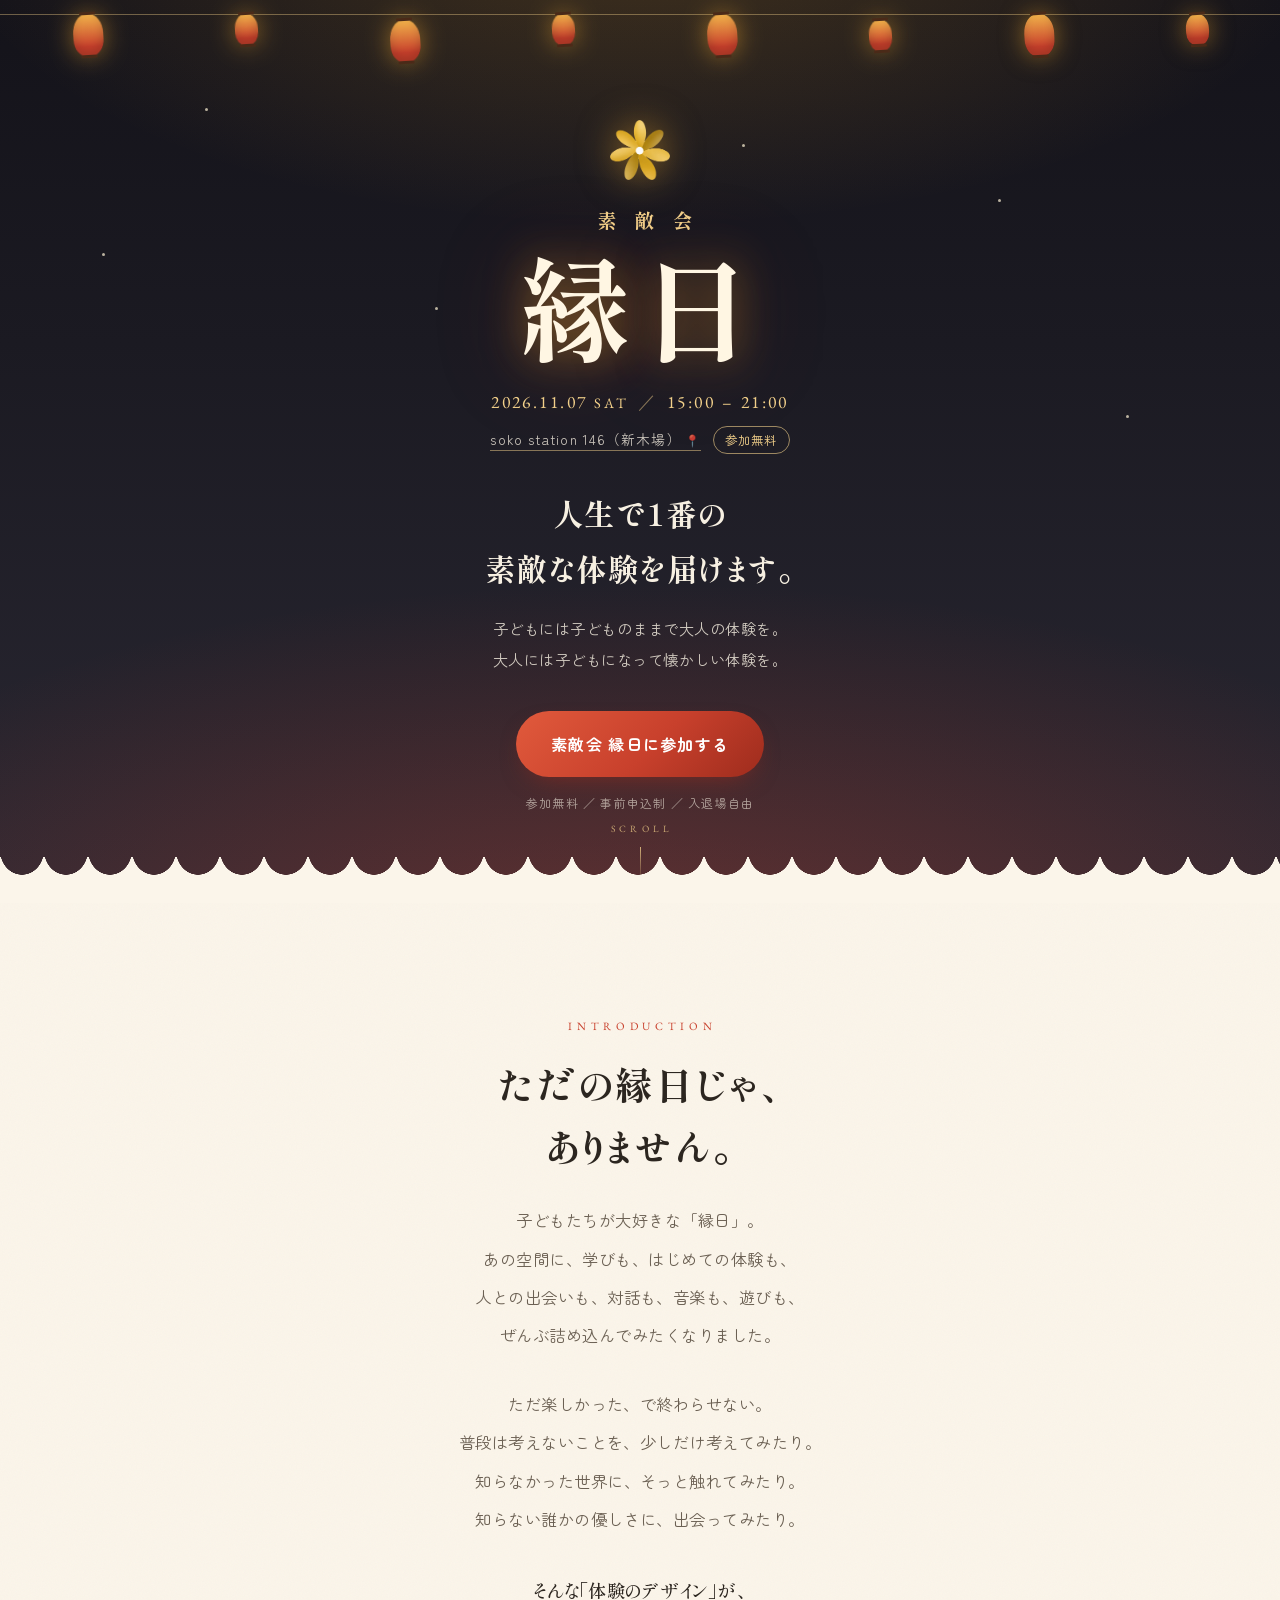
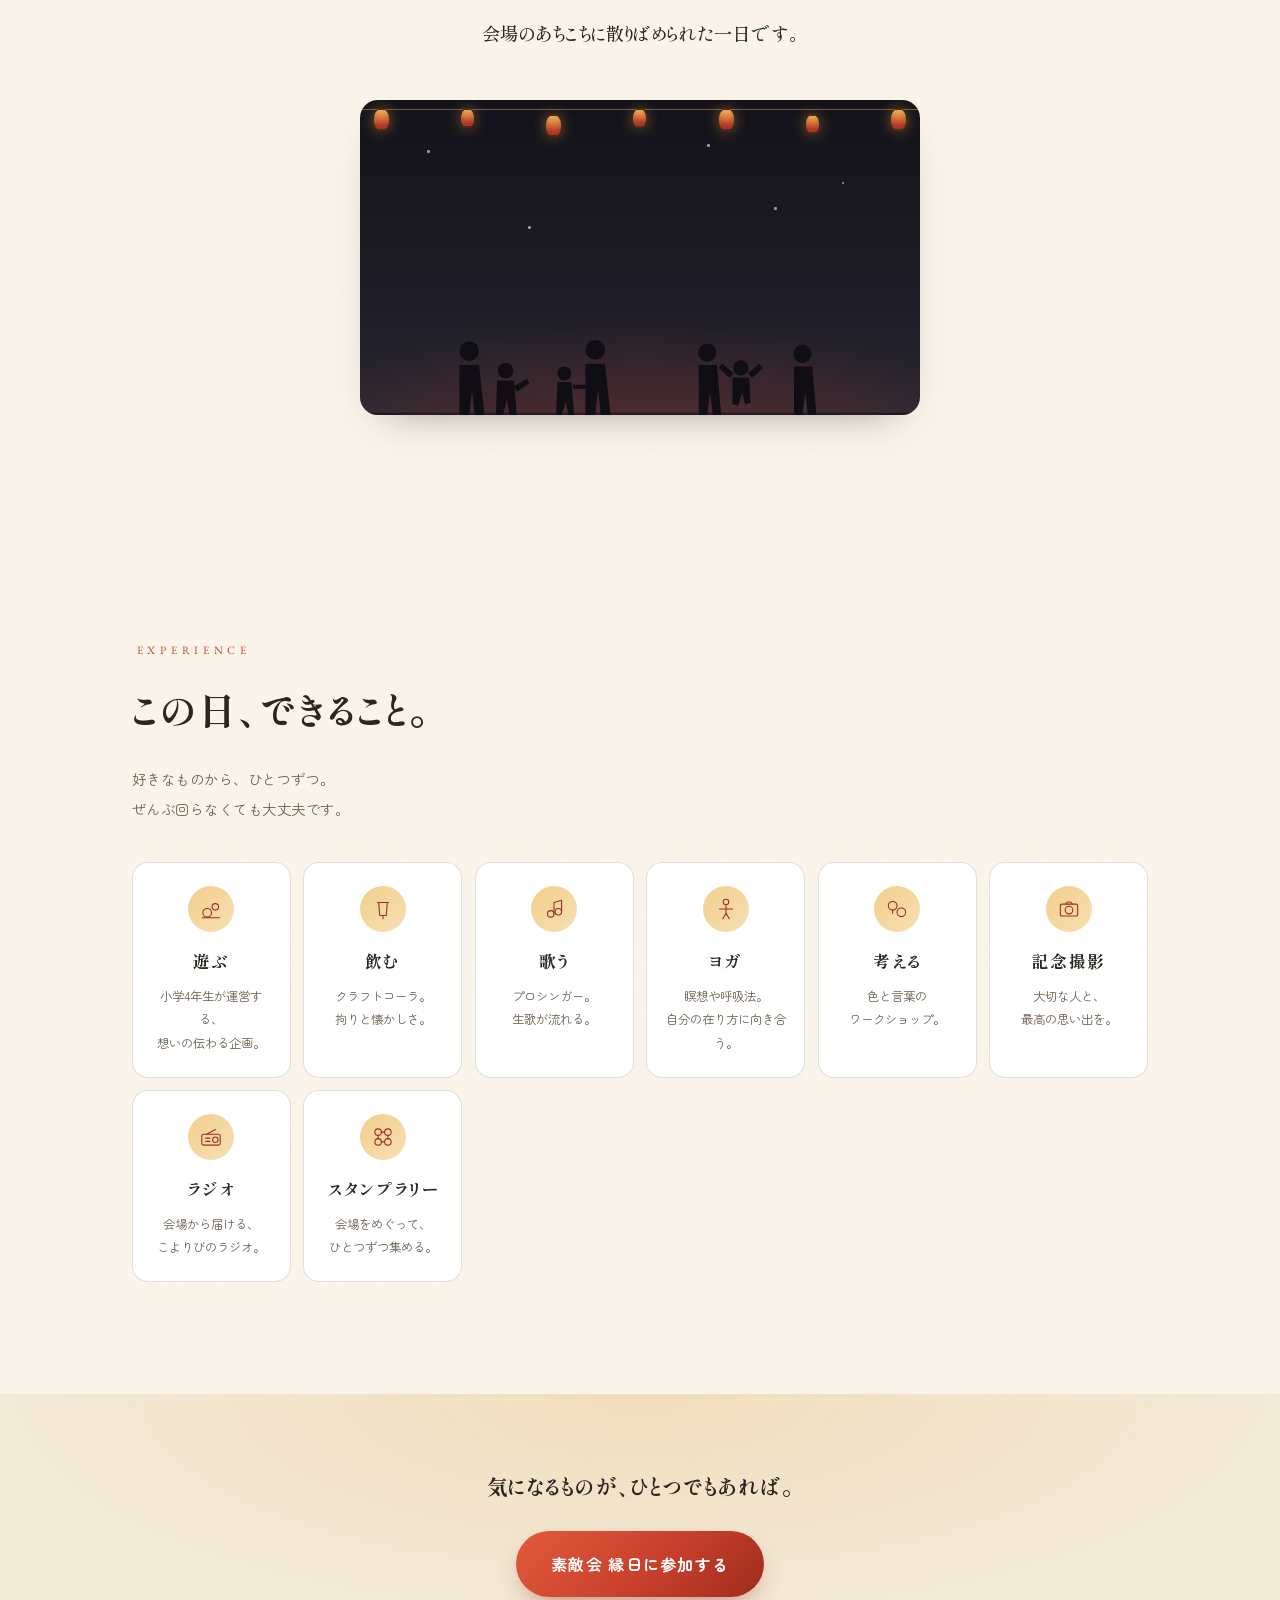
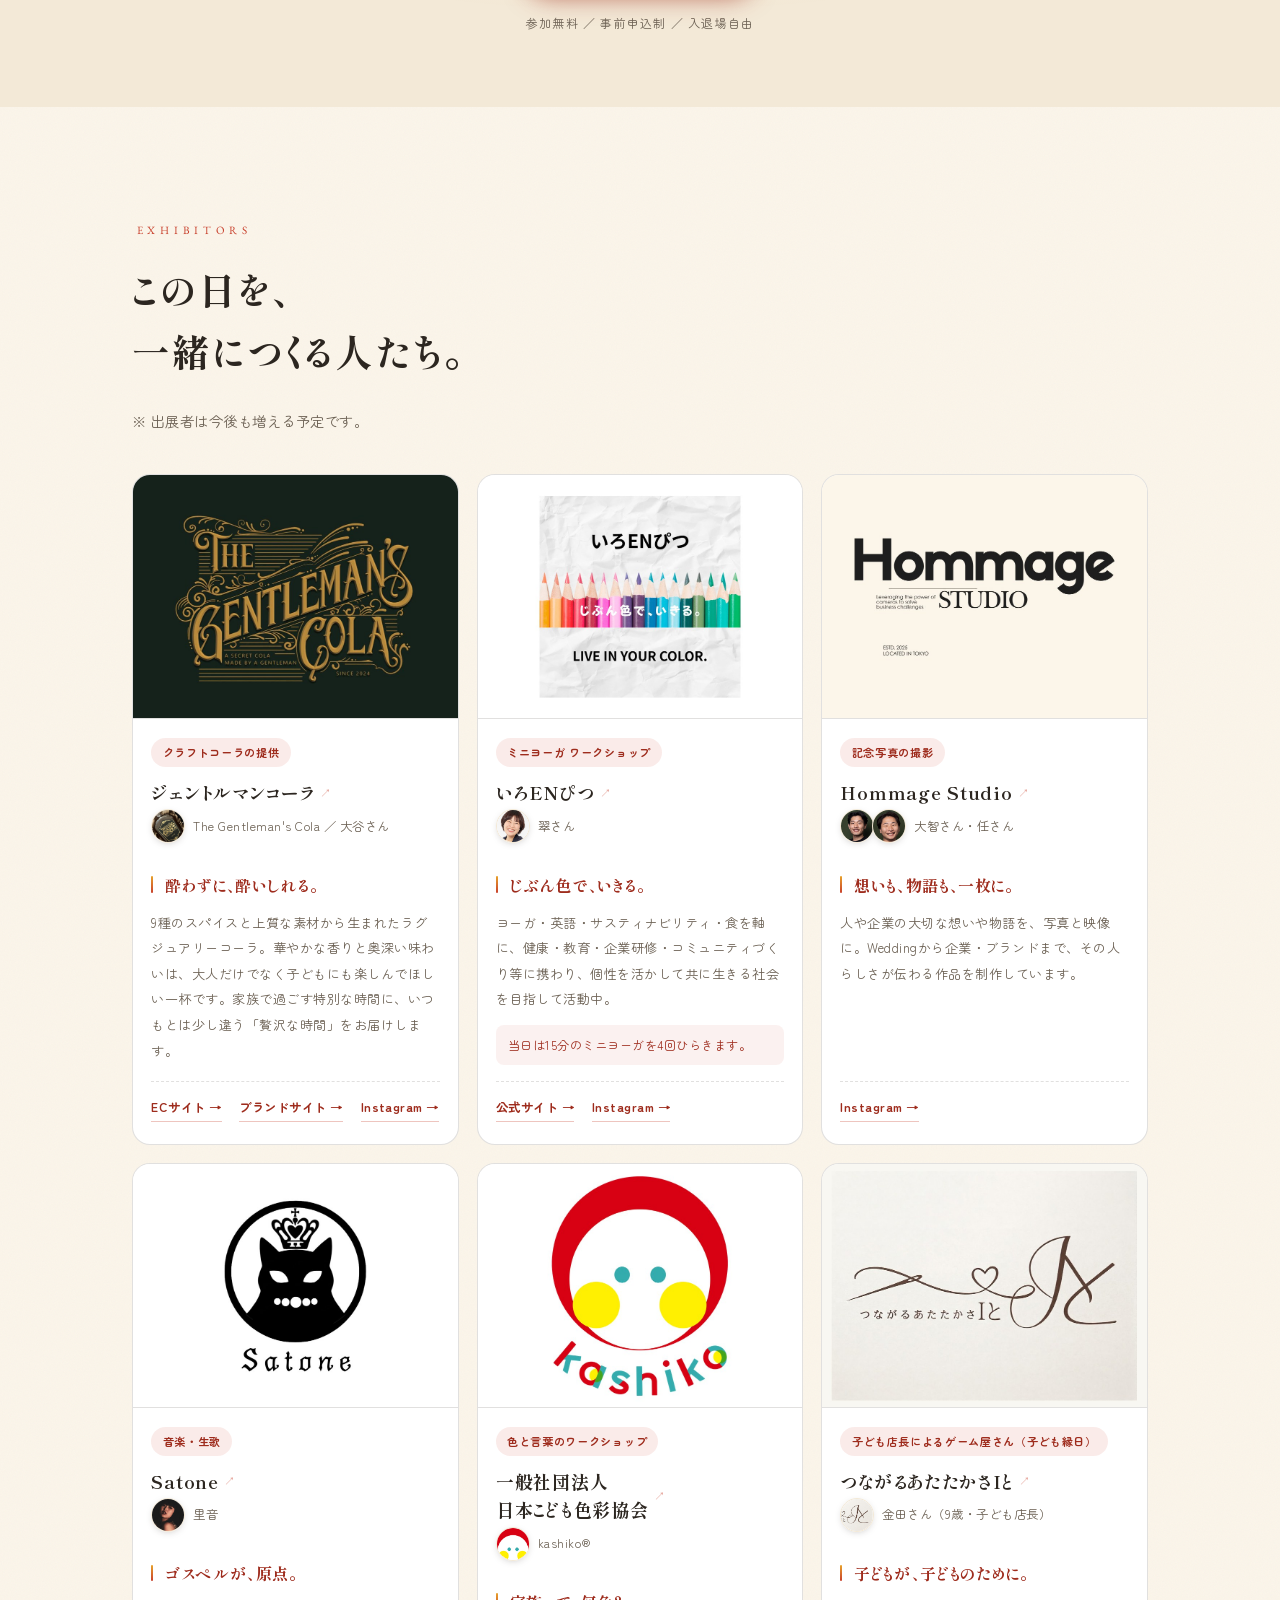
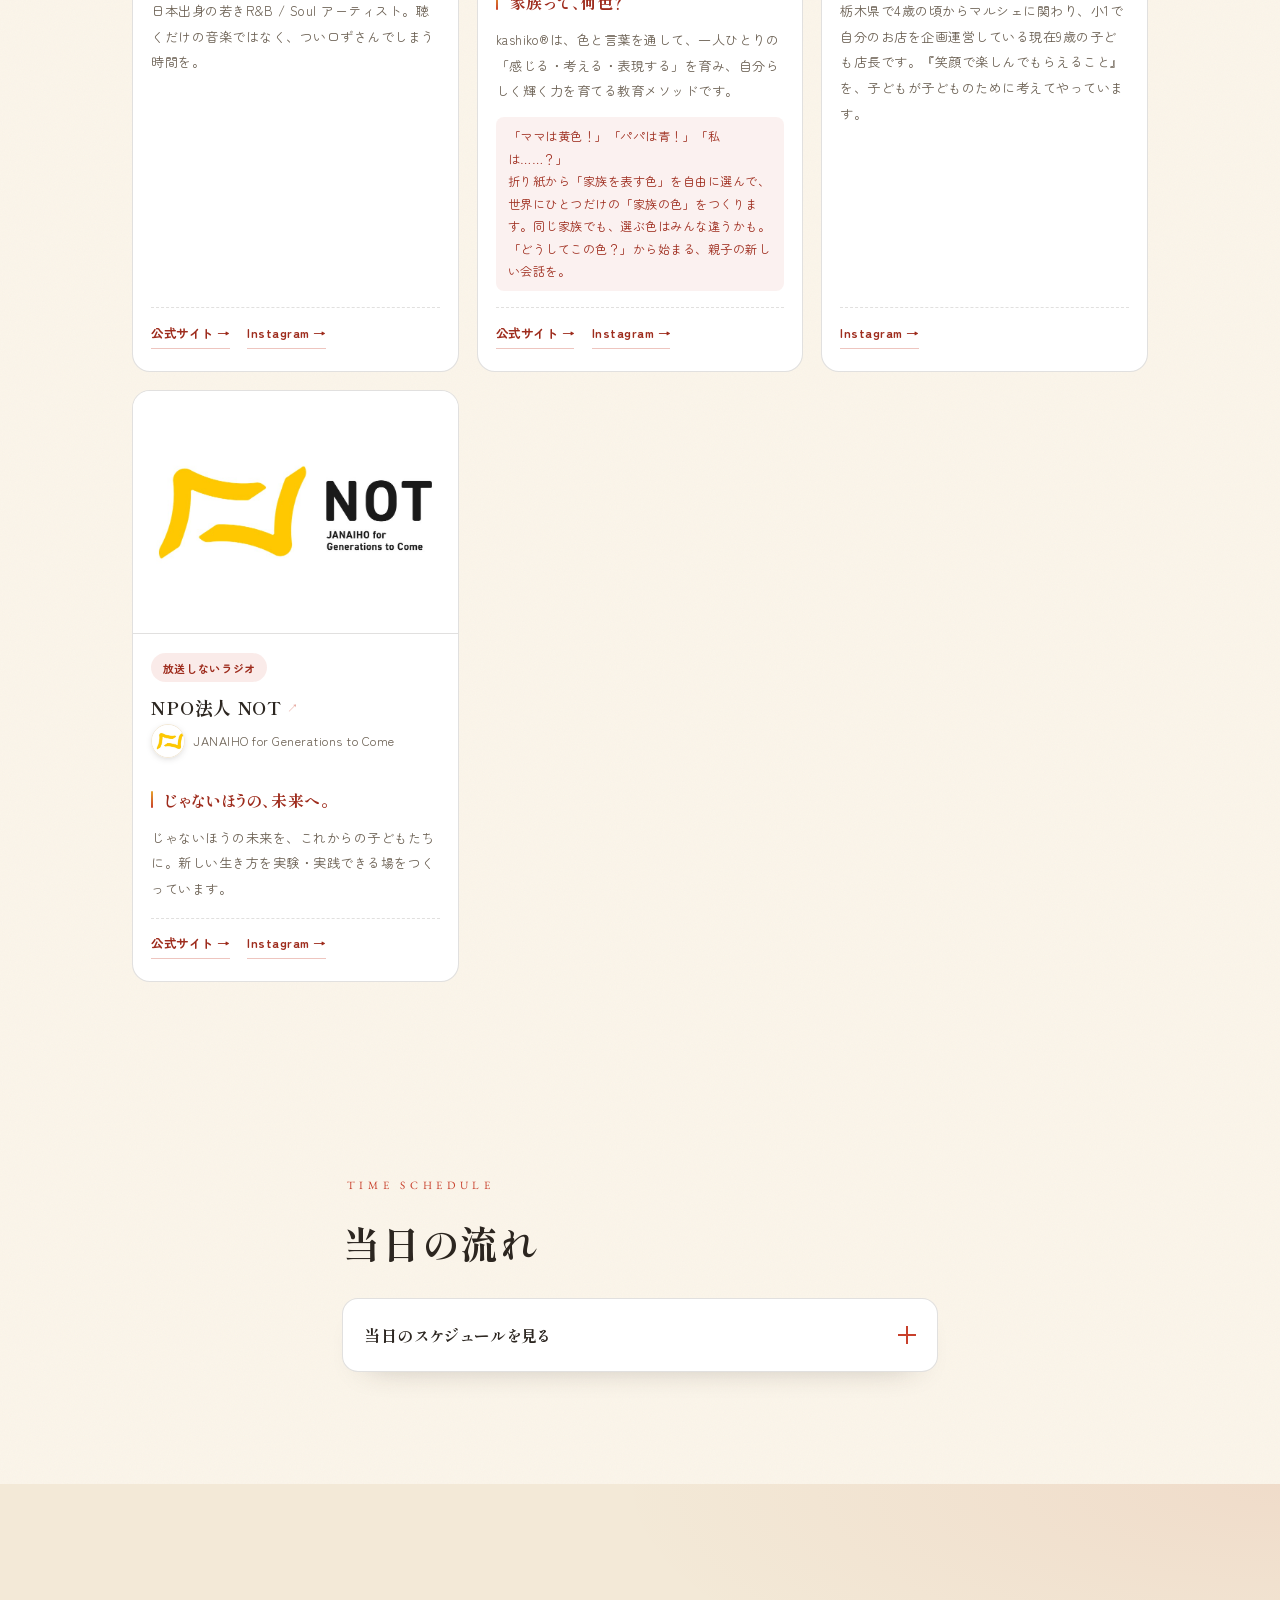
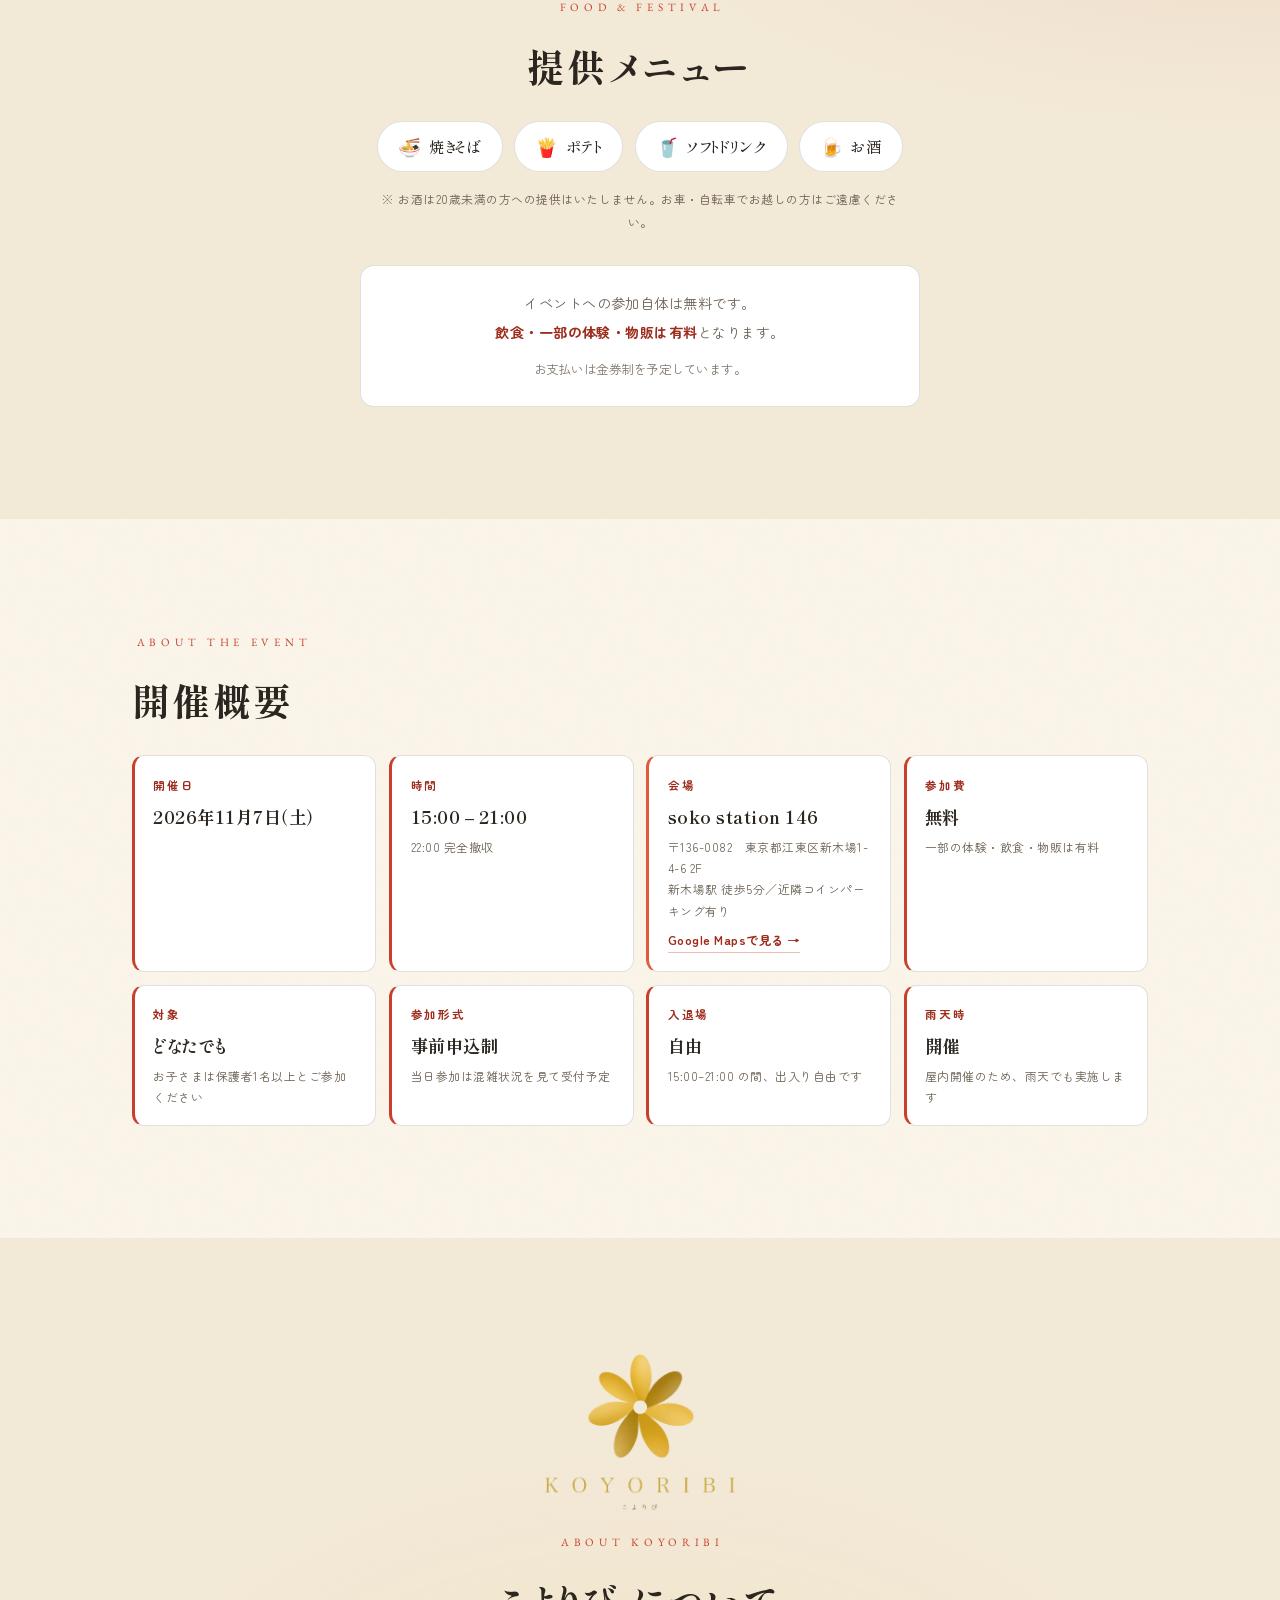
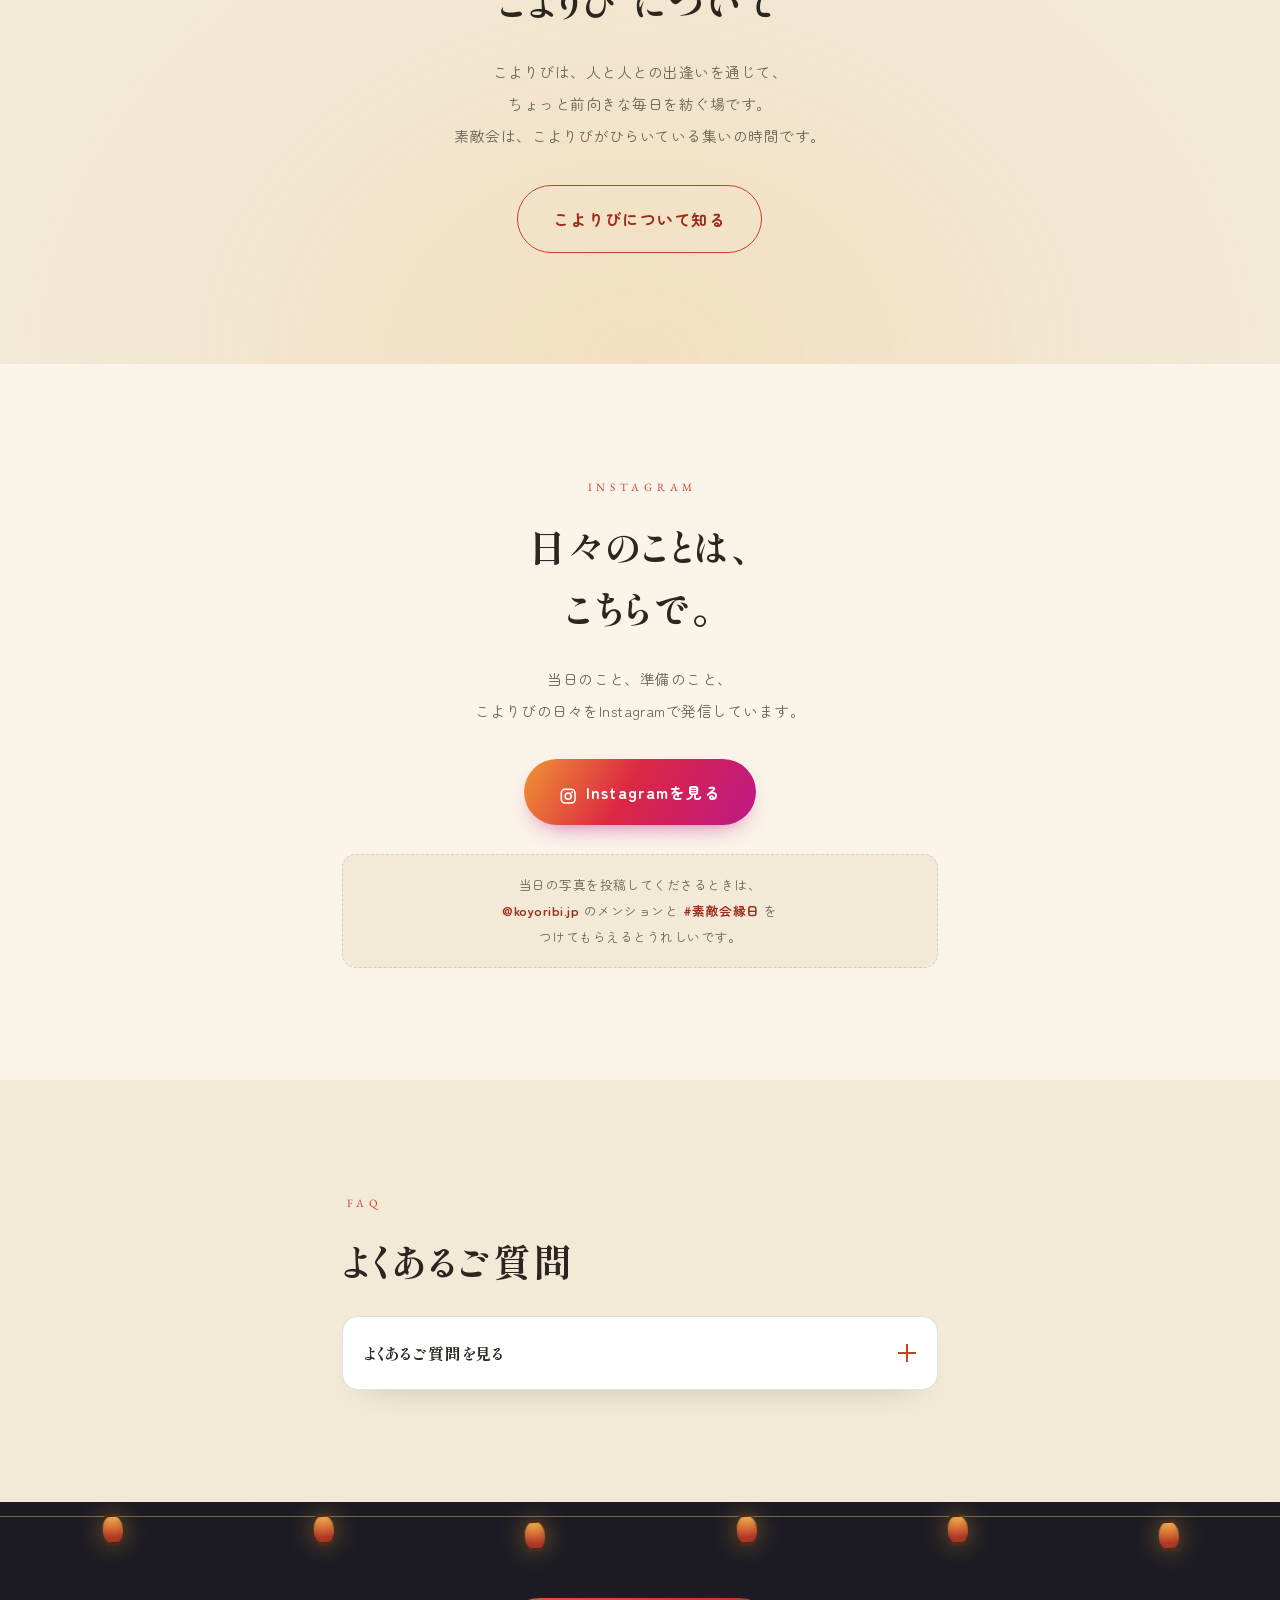
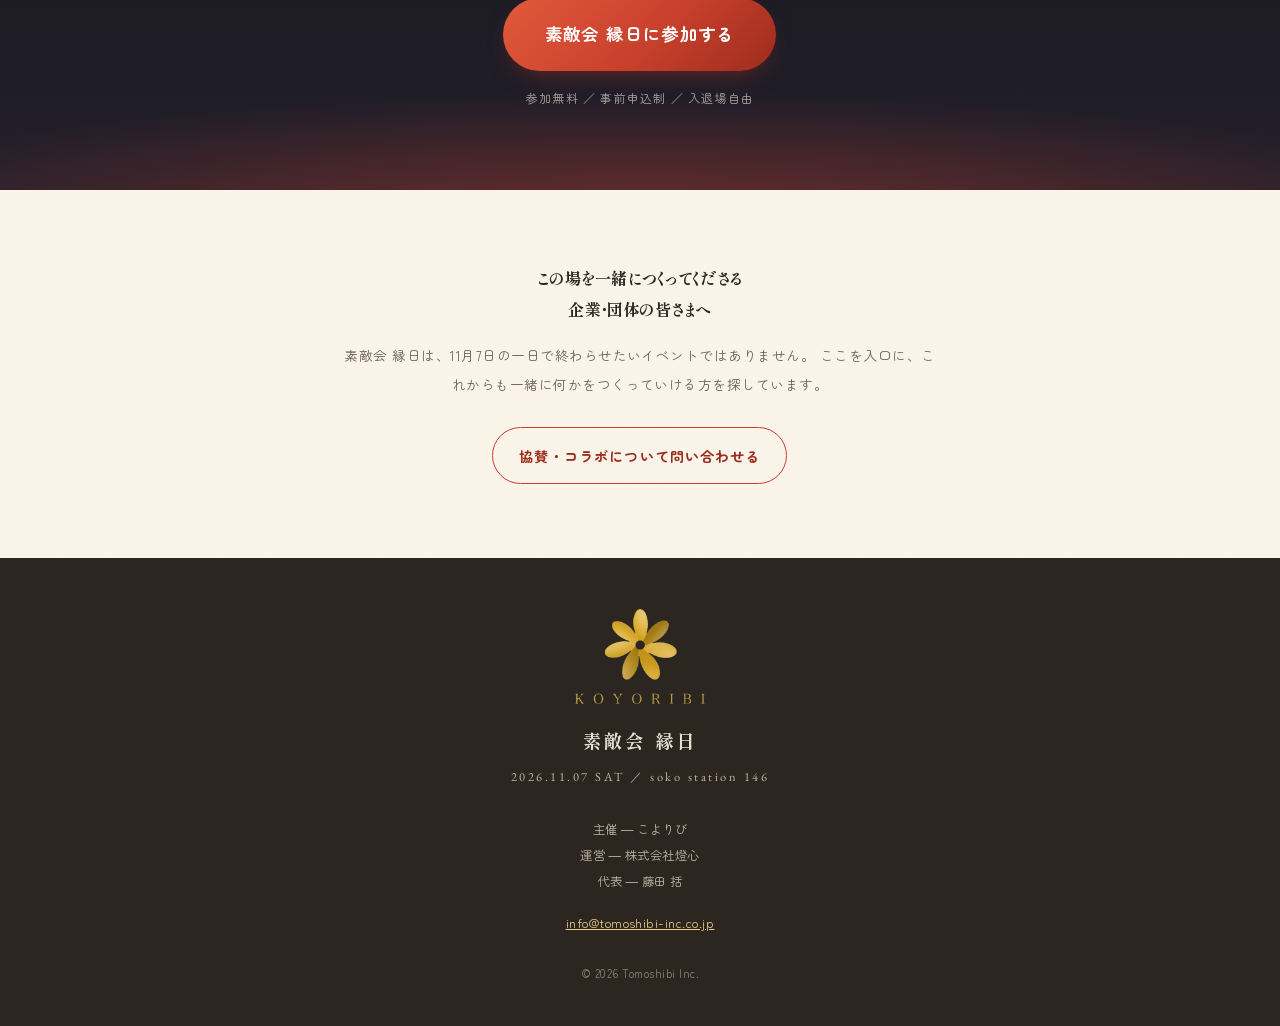
==== sutekikai/index.html @ 563cf211 "Add files via upload" ====
<!DOCTYPE html>
<html lang="ja">
<head>
<meta charset="UTF-8">
<meta name="viewport" content="width=device-width, initial-scale=1.0">
<title>素敵会 縁日 ｜ 2026.11.07 SAT</title>
<meta name="description" content="人生で1番の素敵な体験を届けます。2026年11月7日(土)15:00-21:00、soko station 146（新木場）。参加無料・入退場自由の、世代を越えた縁日。">

<!-- OGP（画像は assets/ogp.jpg を置くと反映されます） -->
<meta property="og:type" content="website">
<meta property="og:title" content="素敵会 縁日 ｜ 2026.11.07 SAT">
<meta property="og:description" content="人生で1番の素敵な体験を届けます。">
<meta property="og:image" content="assets/ogp.jpg">
<meta name="twitter:card" content="summary_large_image">

<link rel="icon" href="assets/logo.png">
<link rel="preconnect" href="https://fonts.googleapis.com">
<link rel="preconnect" href="https://fonts.gstatic.com" crossorigin>
<link href="https://fonts.googleapis.com/css2?family=Shippori+Mincho:wght@400;500;600;700&family=Zen+Maru+Gothic:wght@400;500;700&family=EB+Garamond:wght@400;500&display=swap" rel="stylesheet">
<link rel="stylesheet" href="styles.css">
</head>
<body>

<!-- ============================================================
     ★★ よく変更する値は、この4つのリンクだけ書き換えればOKです ★★
       1) Googleフォーム  … class="js-form-link" が付いたaタグ（計4箇所）
       2) Instagram       … class="js-ig-link"   が付いたaタグ
       3) こよりび公式HP  … class="js-hp-link"   が付いたaタグ
       4) 問い合わせメール … mailto: のアドレス
     script.js の冒頭 CONFIG でまとめて上書きすることもできます。
     ============================================================ -->

<a class="skip-link" href="#main">本文へスキップ</a>

<!-- ========== ローディング（提灯がともる） ========== -->
<div id="opening" aria-hidden="true">
  <div class="op-lanterns">
    <span class="op-l l1"></span><span class="op-l l2"></span><span class="op-l l3"></span>
  </div>
  <p class="op-text">素敵会 縁日</p>
</div>

<header class="site-header" id="siteHeader">
  <a class="brand" href="#top" aria-label="素敵会 縁日 トップへ">
    <img src="assets/logo.png" alt="" width="28" height="28" class="brand-mark">
    <span class="brand-name">素敵会 縁日</span>
  </a>
  <a class="btn-mini js-form-link" href="https://forms.gle/tsuHBca2GwUbTWYn9" target="_blank" rel="noopener" data-track="application">参加する</a>
</header>

<main id="main">

<!-- ============================================================
     SECTION 1 ｜ ファーストビュー
     ============================================================ -->
<section class="hero" id="top">
  <div class="hero-sky" aria-hidden="true">
    <span class="star s1"></span><span class="star s2"></span><span class="star s3"></span>
    <span class="star s4"></span><span class="star s5"></span><span class="star s6"></span>
    <div class="firework f1"></div>
    <div class="firework f2"></div>
  </div>

  <!-- 提灯の列 -->
  <div class="lantern-row" aria-hidden="true">
    <span class="lantern"></span><span class="lantern"></span><span class="lantern"></span>
    <span class="lantern"></span><span class="lantern"></span><span class="lantern"></span>
    <span class="lantern"></span><span class="lantern"></span>
  </div>

  <div class="hero-inner">
    <img src="assets/logo.png" alt="こよりび" class="hero-logo" width="64" height="64">

    <p class="hero-kicker"><span>素</span><span>敵</span><span>会</span></p>
    <h1 class="hero-title">縁日</h1>

    <p class="hero-meta">
      <span class="hm-date">2026.11.07 <em>SAT</em></span>
      <span class="hm-sep" aria-hidden="true">／</span>
      <span class="hm-time">15:00 – 21:00</span>
    </p>
    <p class="hero-place">
      <a class="hero-map" href="https://www.google.com/maps/search/?api=1&amp;query=%E6%9D%B1%E4%BA%AC%E9%83%BD%E6%B1%9F%E6%9D%B1%E5%8C%BA%E6%96%B0%E6%9C%A8%E5%A0%B41-4-6" target="_blank" rel="noopener">soko station 146（新木場）<span class="hm-pin" aria-hidden="true">📍</span></a>
      <span class="hero-free">参加無料</span>
    </p>

    <p class="hero-copy">人生で1番の<br>素敵な体験を届けます。</p>
    <p class="hero-sub">
      子どもには子どものままで大人の体験を。<br>
      大人には子どもになって懐かしい体験を。
    </p>

    <a class="btn btn-primary js-form-link" href="https://forms.gle/tsuHBca2GwUbTWYn9" target="_blank" rel="noopener" data-track="application">
      素敵会 縁日に参加する
    </a>
    <p class="hero-note">参加無料 ／ 事前申込制 ／ 入退場自由</p>
  </div>

  <div class="scroll-cue" aria-hidden="true"><span>SCROLL</span></div>
</section>

<!-- 波型の切り替え -->
<div class="wave-top" aria-hidden="true"></div>

<!-- ============================================================
     SECTION 2 ｜ INTRODUCTION
     ============================================================ -->
<section class="sec intro" id="about">
  <div class="wrap-n">
    <p class="eyebrow reveal">INTRODUCTION</p>
    <h2 class="sec-title reveal">ただの縁日じゃ、<br>ありません。</h2>

    <div class="intro-body">
      <p class="reveal">
        子どもたちが大好きな「縁日」。<br>
        あの空間に、学びも、はじめての体験も、<br>
        人との出会いも、対話も、音楽も、遊びも、<br>
        ぜんぶ詰め込んでみたくなりました。
      </p>
      <p class="reveal">
        ただ楽しかった、で終わらせない。<br>
        普段は考えないことを、少しだけ考えてみたり。<br>
        知らなかった世界に、そっと触れてみたり。<br>
        知らない誰かの優しさに、出会ってみたり。
      </p>
      <p class="reveal strong">
        そんな「体験のデザイン」が、<br>
        会場のあちこちに散りばめられた一日です。
      </p>
    </div>

    <!-- 提灯と花火のイラスト（CSS/SVGアニメーション） -->
    <div class="intro-scene reveal" aria-hidden="true">
      <span class="sc-star a"></span><span class="sc-star b"></span>
      <span class="sc-star c"></span><span class="sc-star d"></span>
      <span class="sc-star e"></span>

      <div class="sc-fw f1"></div>
      <div class="sc-fw f2"></div>
      <div class="sc-fw f3"></div>

      <div class="sc-wire">
        <span class="sc-lantern"></span><span class="sc-lantern"></span>
        <span class="sc-lantern"></span><span class="sc-lantern"></span>
        <span class="sc-lantern"></span><span class="sc-lantern"></span>
        <span class="sc-lantern"></span>
      </div>

      <svg class="sc-people" viewBox="0 0 400 76" preserveAspectRatio="xMidYMax meet">
        <!-- 大人と子どものシルエット -->
        <g fill="#0E0D14">
          <!-- 大人A -->
          <circle cx="78" cy="30" r="7"/>
          <path d="M71 40h14l4 36h-7l-2-18-2 18h-7z"/>
          <!-- 子どもA（走る） -->
          <circle cx="104" cy="44" r="5.5"/>
          <path d="M98 51h12l2 25h-5l-2-11-3 11h-5z"/>
          <path d="M110 55l9-5 2 3-9 6z"/>
          <!-- 子どもB -->
          <circle cx="146" cy="46" r="5"/>
          <path d="M141 52h10l2 24h-4l-2-10-3 10h-4z"/>
          <!-- 大人B（手をつなぐ） -->
          <circle cx="168" cy="29" r="7"/>
          <path d="M161 39h14l4 37h-7l-2-19-2 19h-7z"/>
          <path d="M152 54h12v3h-12z"/>
          <!-- 大人C -->
          <circle cx="248" cy="31" r="6.5"/>
          <path d="M242 40h13l3 36h-6l-2-17-2 17h-6z"/>
          <!-- 子どもC（ジャンプ） -->
          <circle cx="272" cy="42" r="5.5"/>
          <path d="M266 49h12l1 18-4 1-2-8-3 9-4-1z"/>
          <path d="M277 46l8-7 3 3-8 7z"/>
          <path d="M267 46l-8-7-3 3 8 7z"/>
          <!-- 大人D -->
          <circle cx="316" cy="32" r="6.5"/>
          <path d="M310 41h13l3 35h-6l-2-17-2 17h-6z"/>
        </g>
        <!-- 地面 -->
        <rect x="0" y="74" width="400" height="2" fill="#0E0D14" opacity=".55"/>
      </svg>
    </div>
  </div>
</section>

<!-- ============================================================
     SECTION 4 ｜ EXPERIENCE この日、できること。
     ============================================================ -->
<section class="sec exp" id="experience">
  <div class="wrap">
    <p class="eyebrow reveal">EXPERIENCE</p>
    <h2 class="sec-title reveal">この日、できること。</h2>
    <p class="sec-lead reveal">好きなものから、ひとつずつ。<br>ぜんぶ回らなくても大丈夫です。</p>

    <ul class="exp-grid">
      <li class="exp-card reveal" tabindex="0">
        <span class="exp-ico" aria-hidden="true">
          <svg viewBox="0 0 48 48"><circle cx="17" cy="31" r="8"/><circle cx="32" cy="20" r="6"/><path d="M8 40h32"/></svg>
        </span>
        <h3>遊ぶ</h3><p>小学4年生が運営する、<br>想いの伝わる企画。</p>
      </li>
      <li class="exp-card reveal" tabindex="0">
        <span class="exp-ico" aria-hidden="true">
          <svg viewBox="0 0 48 48"><path d="M16 12h16l-2 24H18z"/><path d="M14 12h20"/><path d="M24 36v6"/></svg>
        </span>
        <h3>飲む</h3><p>クラフトコーラ。<br>拘りと懐かしさ。</p>
      </li>
      <li class="exp-card reveal" tabindex="0">
        <span class="exp-ico" aria-hidden="true">
          <svg viewBox="0 0 48 48"><circle cx="18" cy="33" r="6"/><path d="M24 33V12l14-4v21"/><circle cx="32" cy="29" r="6"/></svg>
        </span>
        <h3>歌う</h3><p>プロシンガー。<br>生歌が流れる。</p>
      </li>
      <li class="exp-card reveal" tabindex="0">
        <span class="exp-ico" aria-hidden="true">
          <svg viewBox="0 0 48 48"><circle cx="24" cy="11" r="5"/><path d="M24 18v14"/><path d="M12 24h24"/><path d="M18 42l6-10 6 10"/></svg>
        </span>
        <h3>ヨガ</h3><p>瞑想や呼吸法。<br>自分の在り方に向き合う。</p>
      </li>
      <li class="exp-card reveal" tabindex="0">
        <span class="exp-ico" aria-hidden="true">
          <svg viewBox="0 0 48 48"><circle cx="16" cy="18" r="8"/><circle cx="32" cy="30" r="8"/><path d="M16 26v6"/></svg>
        </span>
        <h3>考える</h3><p>色と言葉の<br>ワークショップ。</p>
      </li>
      <li class="exp-card reveal" tabindex="0">
        <span class="exp-ico" aria-hidden="true">
          <svg viewBox="0 0 48 48"><rect x="8" y="15" width="32" height="22" rx="3"/><circle cx="24" cy="26" r="7"/><path d="M18 15l3-4h6l3 4"/></svg>
        </span>
        <h3>記念撮影</h3><p>大切な人と、<br>最高の思い出を。</p>
      </li>
      <li class="exp-card reveal" tabindex="0">
        <span class="exp-ico" aria-hidden="true">
          <svg viewBox="0 0 48 48"><rect x="7" y="19" width="34" height="20" rx="3"/><circle cx="32" cy="29" r="5"/><path d="M14 26h8"/><path d="M14 32h8"/><path d="M16 19l16-9"/></svg>
        </span>
        <h3>ラジオ</h3><p>会場から届ける、<br>こよりびのラジオ。</p>
      </li>
      <li class="exp-card reveal" tabindex="0">
        <span class="exp-ico" aria-hidden="true">
          <svg viewBox="0 0 48 48"><circle cx="15" cy="15" r="6"/><circle cx="33" cy="15" r="6"/><circle cx="15" cy="33" r="6"/><circle cx="33" cy="33" r="6"/><path d="M21 15h6"/><path d="M15 21v6"/><path d="M33 21v6"/><path d="M21 33h6"/></svg>
        </span>
        <h3>スタンプラリー</h3><p>会場をめぐって、<br>ひとつずつ集める。</p>
      </li>
    </ul>
  </div>
</section>

<!-- 中盤CTA -->
<section class="cta-mid">
  <div class="wrap-n reveal">
    <p class="cta-mid-copy">気になるものが、ひとつでもあれば。</p>
    <a class="btn btn-primary js-form-link" href="https://forms.gle/tsuHBca2GwUbTWYn9" target="_blank" rel="noopener" data-track="application">
      素敵会 縁日に参加する
    </a>
    <p class="hero-note">参加無料 ／ 事前申込制 ／ 入退場自由</p>
  </div>
</section>

<!-- ============================================================
     SECTION 5 ｜ 出展者
     ▼ 出展者を追加するときは、<article class="ex-card"> …… </article>
       のかたまりを丸ごとコピーして、中身を書き換えてください。
     ============================================================ -->
<section class="sec exhibitors" id="exhibitors">
  <div class="wrap">
    <p class="eyebrow reveal">EXHIBITORS</p>
    <h2 class="sec-title reveal">この日を、<br>一緒につくる人たち。</h2>
    <p class="sec-lead reveal">※ 出展者は今後も増える予定です。</p>

    <div class="ex-grid">

      <!-- 出展者 01 -->
      <article class="ex-card reveal">
        <a class="ex-photo is-logo" href="https://thegentleman.official.ec/" target="_blank" rel="noopener" aria-label="ジェントルマンコーラのECサイトを開く">
          <img src="assets/exhibitor-01.jpg" alt="ジェントルマンコーラのボトル">
        </a>
        <div class="ex-body">
          <p class="ex-role">クラフトコーラの提供</p>
          <h3 class="ex-name">
            <a href="https://thegentleman.official.ec/" target="_blank" rel="noopener">ジェントルマンコーラ</a>
          </h3>
          <p class="ex-person ex-person-face">
            <img class="ex-face" src="assets/face-01.jpg" alt="ジェントルマンコーラのボトル" width="34" height="34" loading="lazy">
            <span>The Gentleman&#39;s Cola ／ 大谷さん</span>
          </p>
          <p class="ex-catch">酔わずに、酔いしれる。</p>
          <p class="ex-desc">9種のスパイスと上質な素材から生まれたラグジュアリーコーラ。華やかな香りと奥深い味わいは、大人だけでなく子どもにも楽しんでほしい一杯です。家族で過ごす特別な時間に、いつもとは少し違う「贅沢な時間」をお届けします。</p>
          <p class="ex-links">
            <a href="https://thegentleman.official.ec/" target="_blank" rel="noopener">ECサイト →</a>
            <a href="https://www.instagram.com/gentlemanscola/" target="_blank" rel="noopener">ブランドサイト →</a>
            <a href="https://www.instagram.com/colagentleman/" target="_blank" rel="noopener">Instagram →</a>
          </p>
        </div>
      </article>

      <!-- 出展者 02 -->
      <article class="ex-card reveal">
        <a class="ex-photo is-logo" href="https://ironnaenpitsu.my.canva.site/" target="_blank" rel="noopener" aria-label="いろENぴつ の公式サイトを開く">
          <img src="assets/exhibitor-02.jpg" alt="いろENぴつ のロゴ">
        </a>
        <div class="ex-body">
          <p class="ex-role">ミニヨーガ ワークショップ</p>
          <h3 class="ex-name">
            <a href="https://ironnaenpitsu.my.canva.site/" target="_blank" rel="noopener">いろENぴつ</a>
          </h3>
          <p class="ex-person ex-person-face">
            <img class="ex-face" src="assets/face-02.jpg" alt="翠さん" width="34" height="34" loading="lazy">
            <span>翠さん</span>
          </p>
          <p class="ex-catch">じぶん色で、いきる。</p>
          <p class="ex-desc">ヨーガ・英語・サスティナビリティ・食を軸に、健康・教育・企業研修・コミュニティづくり等に携わり、個性を活かして共に生きる社会を目指して活動中。</p>
          <p class="ex-note">当日は15分のミニヨーガを4回ひらきます。<!-- TODO: 内容が確定したら追記 --></p>
          <p class="ex-links">
            <a href="https://ironnaenpitsu.my.canva.site/" target="_blank" rel="noopener">公式サイト →</a>
            <a href="https://www.instagram.com/midori_iroenpitsu" target="_blank" rel="noopener">Instagram →</a>
          </p>
        </div>
      </article>

      <!-- 出展者 03 -->
      <article class="ex-card reveal">
        <a class="ex-photo is-logo" href="https://www.instagram.com/taichiyamamoto718" target="_blank" rel="noopener" aria-label="Hommage Studio のInstagramを開く">
          <img src="assets/exhibitor-03.jpg" alt="Hommage Studio のロゴ">
        </a>
        <div class="ex-body">
          <p class="ex-role">記念写真の撮影</p>
          <h3 class="ex-name">
            <a href="https://www.instagram.com/taichiyamamoto718" target="_blank" rel="noopener">Hommage Studio</a>
          </h3>
          <p class="ex-person ex-person-face">
            <img class="ex-face" src="assets/face-03a.jpg" alt="大智さん" width="34" height="34" loading="lazy">
            <img class="ex-face" src="assets/face-03b.jpg" alt="任さん" width="34" height="34" loading="lazy">
            <span>大智さん・任さん</span>
          </p>
          <p class="ex-catch">想いも、物語も、一枚に。</p>
          <p class="ex-desc">人や企業の大切な想いや物語を、写真と映像に。Weddingから企業・ブランドまで、その人らしさが伝わる作品を制作しています。</p>
          <p class="ex-links">
            <a href="https://www.instagram.com/taichiyamamoto718" target="_blank" rel="noopener">Instagram →</a>
          </p>
        </div>
      </article>

      <!-- 出展者 04 -->
      <article class="ex-card reveal">
        <a class="ex-photo is-logo" href="https://www.singsatone.com" target="_blank" rel="noopener" aria-label="Satone の公式サイトを開く">
          <img src="assets/exhibitor-04.jpg" alt="Satone のアーティスト写真">
        </a>
        <div class="ex-body">
          <p class="ex-role">音楽・生歌</p>
          <h3 class="ex-name">
            <a href="https://www.singsatone.com" target="_blank" rel="noopener">Satone</a>
          </h3>
          <p class="ex-person ex-person-face">
            <img class="ex-face" src="assets/face-04.jpg" alt="Satone" width="34" height="34" loading="lazy">
            <span>里音</span>
          </p>
          <p class="ex-catch">ゴスペルが、原点。</p>
          <p class="ex-desc">日本出身の若きR&amp;B / Soul アーティスト。聴くだけの音楽ではなく、つい口ずさんでしまう時間を。</p>
          <p class="ex-links">
            <a href="https://www.singsatone.com" target="_blank" rel="noopener">公式サイト →</a>
            <a href="https://www.instagram.com/singsatone" target="_blank" rel="noopener">Instagram →</a>
          </p>
        </div>
      </article>

      <!-- 出展者 05 -->
      <article class="ex-card reveal">
        <a class="ex-photo is-logo" href="https://kodomo-shikisai.com" target="_blank" rel="noopener" aria-label="一般社団法人日本こども色彩協会の公式サイトを開く">
          <img src="assets/exhibitor-05.jpg" alt="kashiko（一般社団法人日本こども色彩協会）のロゴ">
        </a>
        <div class="ex-body">
          <p class="ex-role">色と言葉のワークショップ</p>
          <h3 class="ex-name">
            <a href="https://kodomo-shikisai.com" target="_blank" rel="noopener">一般社団法人<br>日本こども色彩協会</a>
          </h3>
          <p class="ex-person ex-person-face">
            <img class="ex-face" src="assets/face-05.jpg" alt="kashiko" width="34" height="34" loading="lazy">
            <span>kashiko&reg;</span>
          </p>
          <p class="ex-catch">家族って、何色？</p>
          <p class="ex-desc">kashiko&reg;は、色と言葉を通して、一人ひとりの「感じる・考える・表現する」を育み、自分らしく輝く力を育てる教育メソッドです。</p>
          <p class="ex-note">
            「ママは黄色！」「パパは青！」「私は……？」<br>
            折り紙から「家族を表す色」を自由に選んで、世界にひとつだけの「家族の色」をつくります。同じ家族でも、選ぶ色はみんな違うかも。「どうしてこの色？」から始まる、親子の新しい会話を。
          </p>
          <p class="ex-links">
            <a href="https://kodomo-shikisai.com" target="_blank" rel="noopener">公式サイト →</a>
            <a href="https://www.instagram.com/kashiko_color/" target="_blank" rel="noopener">Instagram →</a>
          </p>
        </div>
      </article>

      <!-- 出展者 06 -->
      <article class="ex-card reveal">
        <a class="ex-photo is-logo" href="https://www.instagram.com/y.kaneda05" target="_blank" rel="noopener" aria-label="つながるあたたかさIと のInstagramを開く">
          <img src="assets/exhibitor-06.jpg" alt="つながるあたたかさIと のロゴ">
        </a>
        <div class="ex-body">
          <p class="ex-role">子ども店長によるゲーム屋さん（子ども縁日）</p>
          <h3 class="ex-name">
            <a href="https://www.instagram.com/y.kaneda05" target="_blank" rel="noopener">つながるあたたかさIと</a>
          </h3>
          <p class="ex-person ex-person-face">
            <img class="ex-face" src="assets/face-06.jpg" alt="つながるあたたかさIと" width="34" height="34" loading="lazy">
            <span>金田さん（9歳・子ども店長）</span>
          </p>
          <p class="ex-catch">子どもが、子どものために。</p>
          <p class="ex-desc">栃木県で4歳の頃からマルシェに関わり、小1で自分のお店を企画運営している現在9歳の子ども店長です。『笑顔で楽しんでもらえること』を、子どもが子どものために考えてやっています。</p>
          <p class="ex-links">
            <a href="https://www.instagram.com/y.kaneda05" target="_blank" rel="noopener">Instagram →</a>
          </p>
        </div>
      </article>

      <!-- 出展者 07 -->
      <article class="ex-card reveal">
        <a class="ex-photo is-logo" href="https://not.or.jp/" target="_blank" rel="noopener" aria-label="NPO法人NOT の公式サイトを開く">
          <img src="assets/exhibitor-07.jpg" alt="NPO法人NOT のロゴ">
        </a>
        <div class="ex-body">
          <p class="ex-role">放送しないラジオ</p>
          <h3 class="ex-name">
            <a href="https://not.or.jp/" target="_blank" rel="noopener">NPO法人 NOT</a>
          </h3>
          <p class="ex-person ex-person-face">
            <img class="ex-face" src="assets/face-07.jpg" alt="NPO法人NOT" width="34" height="34" loading="lazy">
            <span>JANAIHO for Generations to Come</span>
          </p>
          <p class="ex-catch">じゃないほうの、未来へ。</p>
          <p class="ex-desc">じゃないほうの未来を、これからの子どもたちに。新しい生き方を実験・実践できる場をつくっています。</p>
          <p class="ex-links">
            <a href="https://not.or.jp/" target="_blank" rel="noopener">公式サイト →</a>
            <a href="https://www.instagram.com/not_npo/" target="_blank" rel="noopener">Instagram →</a>
          </p>
        </div>
      </article>

    </div>
  </div>
</section>

<!-- ============================================================
     SECTION 5.5 ｜ TIME SCHEDULE
     ▼ 時間や内容を変えるときは、<li class="ts-row"> の行を編集してください。
     ============================================================ -->
<section class="sec schedule" id="schedule">
  <div class="wrap-n">
    <p class="eyebrow reveal">TIME SCHEDULE</p>
    <h2 class="sec-title reveal">当日の流れ</h2>

    <div class="ts-wrap reveal">
      <button class="ts-toggle" type="button" aria-expanded="false" aria-controls="tsPanel">
        <span class="ts-toggle-label">当日のスケジュールを見る</span>
        <span class="ts-mark" aria-hidden="true"></span>
      </button>

      <div class="ts-panel" id="tsPanel">
        <div class="ts-inner">

          <div class="ts-block">
            <p class="ts-hour">15:00</p>
            <ul class="ts-list">
              <li class="ts-row ts-open"><span class="ts-time">15:00</span><span class="ts-act">受付開始・縁日スタート</span></li>
            </ul>
          </div>

          <div class="ts-block">
            <p class="ts-hour">16:00</p>
            <ul class="ts-list">
              <li class="ts-row"><span class="ts-time">16:00–16:15</span><span class="ts-act">翠さん　ミニヨガ①</span></li>
              <li class="ts-row"><span class="ts-time">16:15–16:30</span><span class="ts-act">NPO法人NOT 放送しないラジオ × こよりび本部</span></li>
              <li class="ts-row"><span class="ts-time">16:30–16:45</span><span class="ts-act">Satone LIVE①</span></li>
            </ul>
          </div>

          <div class="ts-block">
            <p class="ts-hour">17:00</p>
            <ul class="ts-list">
              <li class="ts-row"><span class="ts-time">17:00–17:15</span><span class="ts-act">NPO法人NOT 放送しないラジオ × 日本こども色彩協会</span></li>
              <li class="ts-row"><span class="ts-time">17:15–17:30</span><span class="ts-act">翠さん　ミニヨガ②</span></li>
              <li class="ts-row"><span class="ts-time">17:30–17:45</span><span class="ts-act">NPO法人NOT 放送しないラジオ × Gentleman&#39;s Cola 大谷さん</span></li>
            </ul>
          </div>

          <div class="ts-block">
            <p class="ts-hour">18:00</p>
            <ul class="ts-list">
              <li class="ts-row"><span class="ts-time">18:00–18:15</span><span class="ts-act">翠さん　ミニヨガ③</span></li>
              <li class="ts-row"><span class="ts-time">18:15–18:30</span><span class="ts-act">NPO法人NOT 放送しないラジオ × 大智さん</span></li>
              <li class="ts-row"><span class="ts-time">18:30–18:45</span><span class="ts-act">Satone LIVE②</span></li>
            </ul>
          </div>

          <div class="ts-block">
            <p class="ts-hour">19:00</p>
            <ul class="ts-list">
              <li class="ts-row"><span class="ts-time">19:00–19:15</span><span class="ts-act">翠さん　ミニヨガ④</span></li>
              <li class="ts-row"><span class="ts-time">19:15–19:30</span><span class="ts-act">NPO法人NOT 放送しないラジオ × 金田さん</span></li>
              <li class="ts-row"><span class="ts-time">19:30–19:45</span><span class="ts-act">NPO法人NOT 放送しないラジオ × 翠さん</span></li>
            </ul>
          </div>

          <div class="ts-block">
            <p class="ts-hour">20:00</p>
            <ul class="ts-list">
              <li class="ts-row"><span class="ts-time">20:00–20:15</span><span class="ts-act">NPO法人NOT 放送しないラジオ × 里音</span></li>
              <li class="ts-row ts-hl"><span class="ts-time">20:30–21:00</span><span class="ts-act">Satone FINAL LIVE</span></li>
            </ul>
          </div>

          <div class="ts-block">
            <p class="ts-hour">21:00</p>
            <ul class="ts-list">
              <li class="ts-row ts-close"><span class="ts-time">21:00</span><span class="ts-act">素敵会 縁日 終了</span></li>
            </ul>
          </div>

          <p class="ts-note">※ タイムスケジュールは当日の進行状況により、多少前後する場合があります。</p>
        </div>
      </div>
    </div>
  </div>
</section>

<!-- ============================================================
     SECTION 6 ｜ FOOD & FESTIVAL
     ============================================================ -->
<section class="sec food" id="food">
  <div class="wrap">
    <p class="eyebrow reveal">FOOD &amp; FESTIVAL</p>
    <h2 class="sec-title reveal">提供メニュー</h2>

    <ul class="food-list">
      <li class="reveal"><span class="food-em" aria-hidden="true">🍜</span>焼きそば</li>
      <li class="reveal"><span class="food-em" aria-hidden="true">🍟</span>ポテト</li>
      <li class="reveal"><span class="food-em" aria-hidden="true">🥤</span>ソフトドリンク</li>
      <li class="reveal"><span class="food-em" aria-hidden="true">🍺</span>お酒</li>
    </ul>
    <p class="food-caution reveal">
      ※ お酒は20歳未満の方への提供はいたしません。お車・自転車でお越しの方はご遠慮ください。
    </p>

    <p class="food-note reveal">
      イベントへの参加自体は無料です。<br>
      <strong>飲食・一部の体験・物販は有料</strong>となります。<br>
      <span class="food-small">お支払いは金券制を予定しています。</span>
      <!-- TODO: 金券の詳細が決まったらここに追記 -->
    </p>
  </div>
</section>

<!-- ============================================================
     SECTION 8 ｜ ABOUT THE EVENT（開催概要）
     ============================================================ -->
<section class="sec outline" id="outline">
  <div class="wrap">
    <p class="eyebrow reveal">ABOUT THE EVENT</p>
    <h2 class="sec-title reveal">開催概要</h2>

    <dl class="outline-grid">
      <div class="ol-card reveal"><dt>開催日</dt><dd>2026年11月7日（土）</dd></div>
      <div class="ol-card reveal"><dt>時間</dt><dd>15:00 – 21:00<span class="ol-sub">22:00 完全撤収</span></dd></div>
      <div class="ol-card reveal ol-venue"><dt>会場</dt><dd>soko station 146<span class="ol-sub">〒136-0082　東京都江東区新木場1-4-6 2F<br>新木場駅 徒歩5分／近隣コインパーキング有り</span>
        <a class="ol-map" href="https://www.google.com/maps/search/?api=1&amp;query=%E6%9D%B1%E4%BA%AC%E9%83%BD%E6%B1%9F%E6%9D%B1%E5%8C%BA%E6%96%B0%E6%9C%A8%E5%A0%B41-4-6" target="_blank" rel="noopener">Google Mapsで見る →</a></dd></div>
      <div class="ol-card reveal"><dt>参加費</dt><dd>無料<span class="ol-sub">一部の体験・飲食・物販は有料</span></dd></div>
      <div class="ol-card reveal"><dt>対象</dt><dd>どなたでも<span class="ol-sub">お子さまは保護者1名以上とご参加ください</span></dd></div>
      <div class="ol-card reveal"><dt>参加形式</dt><dd>事前申込制<span class="ol-sub">当日参加は混雑状況を見て受付予定</span></dd></div>
      <div class="ol-card reveal"><dt>入退場</dt><dd>自由<span class="ol-sub">15:00–21:00 の間、出入り自由です</span></dd></div>
      <div class="ol-card reveal"><dt>雨天時</dt><dd>開催<span class="ol-sub">屋内開催のため、雨天でも実施します</span></dd></div>
    </dl>
  </div>
</section>

<!-- ============================================================
     SECTION 10 ｜ ABOUT KOYORIBI
     ============================================================ -->
<section class="sec koyoribi" id="koyoribi">
  <div class="wrap-n reveal">
    <img src="assets/logo-full-jp.png" alt="こよりび KOYORIBI" class="ko-logo" width="170" height="143">
    <p class="eyebrow">ABOUT KOYORIBI</p>
    <h2 class="sec-title">こよりび について</h2>
    <p class="ko-body">
      こよりびは、人と人との出逢いを通じて、<br>
      ちょっと前向きな毎日を紡ぐ場です。<br>
      素敵会は、こよりびがひらいている集いの時間です。
    </p>
    <!-- ★こよりび公式HPのURLはここ -->
    <a class="btn btn-ghost js-hp-link" href="https://tomoshibiheart-jpg.github.io/koyoribi/" target="_blank" rel="noopener">こよりびについて知る</a>
  </div>
</section>

<!-- ============================================================
     SECTION 11 ｜ Instagram
     ============================================================ -->
<section class="sec insta" id="instagram">
  <div class="wrap-n reveal">
    <p class="eyebrow">INSTAGRAM</p>
    <h2 class="sec-title">日々のことは、<br>こちらで。</h2>
    <p class="insta-body">
      当日のこと、準備のこと、<br>
      こよりびの日々をInstagramで発信しています。
    </p>
    <!-- ★InstagramのURLはここ -->
    <a class="btn btn-ig js-ig-link" href="https://www.instagram.com/koyoribi.jp" target="_blank" rel="noopener">
      <span class="ig-ico" aria-hidden="true">
        <svg viewBox="0 0 24 24"><rect x="3" y="3" width="18" height="18" rx="5"/><circle cx="12" cy="12" r="4"/><circle cx="17.2" cy="6.8" r="1.2" fill="currentColor" stroke="none"/></svg>
      </span>
      Instagramを見る
    </a>
    <p class="insta-tag">
      当日の写真を投稿してくださるときは、<br>
      <strong>@koyoribi.jp</strong> のメンションと <strong>#素敵会縁日</strong> を<br>
      つけてもらえるとうれしいです。
    </p>
  </div>
</section>

<!-- ============================================================
     SECTION 12 ｜ FAQ
     ============================================================ -->
<section class="sec faq" id="faq">
  <div class="wrap-n">
    <p class="eyebrow reveal">FAQ</p>
    <h2 class="sec-title reveal">よくあるご質問</h2>

    <div class="faq-wrap reveal">
      <button class="faq-toggle" type="button" aria-expanded="false" aria-controls="faqPanel">
        <span class="faq-toggle-label">よくあるご質問を見る</span>
        <span class="ts-mark" aria-hidden="true"></span>
      </button>
      <div class="faq-panel" id="faqPanel">
    <div class="faq-list">

      <div class="faq-item reveal">
        <button class="faq-q" type="button" aria-expanded="false">参加費はかかりますか？<span class="faq-mark" aria-hidden="true"></span></button>
        <div class="faq-a"><p>イベント自体への参加は無料です。一部の体験・飲食・物販等は有料となります。</p></div>
      </div>

      <div class="faq-item reveal">
        <button class="faq-q" type="button" aria-expanded="false">子どもは何歳から参加できますか？<span class="faq-mark" aria-hidden="true"></span></button>
        <div class="faq-a"><p>年齢制限はありません。ただし、お子さまは必ず保護者の方と一緒にご参加ください。</p></div>
      </div>

      <div class="faq-item reveal">
        <button class="faq-q" type="button" aria-expanded="false">大人だけでも参加できますか？<span class="faq-mark" aria-hidden="true"></span></button>
        <div class="faq-a"><p>もちろんです。子どもから大人まで楽しめる、世代を越えた縁日を目指しています。</p></div>
      </div>

      <div class="faq-item reveal">
        <button class="faq-q" type="button" aria-expanded="false">入退場は自由ですか？<span class="faq-mark" aria-hidden="true"></span></button>
        <div class="faq-a"><p>はい。15:00〜21:00の間、自由に入退場いただけます。</p></div>
      </div>

      <div class="faq-item reveal">
        <button class="faq-q" type="button" aria-expanded="false">当日参加できますか？<span class="faq-mark" aria-hidden="true"></span></button>
        <div class="faq-a"><p>原則として事前申し込み制です。当日の参加については、会場の混雑状況を見ながら受付予定です。</p></div>
      </div>

      <div class="faq-item reveal">
        <button class="faq-q" type="button" aria-expanded="false">ベビーカーで参加できますか？<span class="faq-mark" aria-hidden="true"></span></button>
        <div class="faq-a"><p>ご利用いただけます。ただし、会場内の混雑状況や設備によっては移動しづらい場合があります。</p></div>
      </div>

      <div class="faq-item reveal">
        <button class="faq-q" type="button" aria-expanded="false">授乳室・おむつ替えスペースはありますか？<span class="faq-mark" aria-hidden="true"></span></button>
        <div class="faq-a"><p>専用スペースは設けておりません。あらかじめご了承ください。</p></div>
      </div>

      <div class="faq-item reveal">
        <button class="faq-q" type="button" aria-expanded="false">トイレはありますか？<span class="faq-mark" aria-hidden="true"></span></button>
        <div class="faq-a"><p>場内に1か所ございます。ベビーカーのままでもお入りいただけます。</p></div>
      </div>

      <div class="faq-item reveal">
        <button class="faq-q" type="button" aria-expanded="false">食物アレルギーがあります。<span class="faq-mark" aria-hidden="true"></span></button>
        <div class="faq-a"><p>飲食物をご購入いただく際は、必ず各提供者へ原材料・アレルギー情報をご確認ください。主催者側ですべてのアレルギー対応を保証するものではありません。</p></div>
      </div>

      <div class="faq-item reveal">
        <button class="faq-q" type="button" aria-expanded="false">写真や動画の撮影はありますか？<span class="faq-mark" aria-hidden="true"></span></button>
        <div class="faq-a"><p>当日はイベントの記録・広報を目的として、写真および動画を撮影する場合があります。SNS・Webサイト等へ掲載する可能性があります。参加申し込み時に確認・同意項目を設けています。</p></div>
      </div>

      <div class="faq-item reveal">
        <button class="faq-q" type="button" aria-expanded="false">喫煙できますか？<span class="faq-mark" aria-hidden="true"></span></button>
        <div class="faq-a"><p>会場所定の喫煙可能場所をご利用ください。</p></div>
      </div>

      <div class="faq-item reveal">
        <button class="faq-q" type="button" aria-expanded="false">お酒の提供はありますか？<span class="faq-mark" aria-hidden="true"></span></button>
        <div class="faq-a"><p>ご用意しています。ただし、20歳未満の方への提供はいたしません。また、お車・自転車でお越しの方への提供もお断りしています。</p></div>
      </div>

      <div class="faq-item reveal">
        <button class="faq-q" type="button" aria-expanded="false">クロークはありますか？<span class="faq-mark" aria-hidden="true"></span></button>
        <div class="faq-a"><p>専用のクローク・荷物預かりはございません。お荷物・貴重品は各自で管理をお願いいたします。</p></div>
      </div>

      <div class="faq-item reveal">
        <button class="faq-q" type="button" aria-expanded="false">キャンセルしたい場合は？<span class="faq-mark" aria-hidden="true"></span></button>
        <div class="faq-a"><p><a href="mailto:info@tomoshibi-inc.co.jp">info@tomoshibi-inc.co.jp</a> までご連絡ください。</p></div>
      </div>

      <div class="faq-item reveal">
        <button class="faq-q" type="button" aria-expanded="false">定員を超えた場合は？<span class="faq-mark" aria-hidden="true"></span></button>
        <div class="faq-a"><p>キャンセル待ちとして受付し、参加可能となった場合は開催1週間前までを目安に運営からご連絡します。</p></div>
      </div>

    </div>
      </div>
    </div>
  </div>
</section>

<!-- ============================================================
     最終CTA
     ============================================================ -->
<section class="final-cta" id="join">
  <div class="lantern-row small" aria-hidden="true">
    <span class="lantern"></span><span class="lantern"></span><span class="lantern"></span>
    <span class="lantern"></span><span class="lantern"></span><span class="lantern"></span>
  </div>
  <div class="wrap-n reveal">
    <a class="btn btn-primary btn-lg js-form-link" href="https://forms.gle/tsuHBca2GwUbTWYn9" target="_blank" rel="noopener" data-track="application">
      素敵会 縁日に参加する
    </a>
    <p class="hero-note">参加無料 ／ 事前申込制 ／ 入退場自由</p>
  </div>
</section>

<!-- ============================================================
     SPONSOR / PARTNER
     ============================================================ -->
<section class="sec partner" id="partner">
  <div class="wrap-n reveal">
    <p class="partner-lead">この場を一緒につくってくださる<br>企業・団体の皆さまへ</p>
    <p class="partner-body">
      素敵会 縁日は、11月7日の一日で終わらせたいイベントではありません。
      ここを入口に、これからも一緒に何かをつくっていける方を探しています。
    </p>

    <!-- TODO: 協力団体が決まったら、下の <ul> のコメントを外して追記 -->
    <!--
    <div class="partner-block">
      <h3 class="partner-h">協力団体</h3>
      <ul class="partner-list"><li>団体名</li></ul>
    </div>
    -->
    <!-- TODO: 協賛企業が決まったら、同じ形式で「協賛企業」ブロックを追加 -->

    <!-- ★お問い合わせ先メールアドレスはここ -->
    <a class="btn btn-ghost small" href="mailto:info@tomoshibi-inc.co.jp?subject=%E7%B4%A0%E6%95%B5%E4%BC%9A%E7%B8%81%E6%97%A5%20%E5%8D%94%E8%B3%9B%E3%83%BB%E3%82%B3%E3%83%A9%E3%83%9C%E3%81%AB%E3%81%A4%E3%81%84%E3%81%A6">
      協賛・コラボについて問い合わせる
    </a>
  </div>
</section>

</main>

<footer class="site-footer">
  <div class="wrap-n">
    <img src="assets/logo-full.png" alt="こよりび KOYORIBI" class="foot-logo" width="120" height="88">
    <p class="foot-title">素敵会 縁日</p>
    <p class="foot-date">2026.11.07 SAT ／ soko station 146</p>
    <p class="foot-org">
      主催 ― こよりび<br>
      運営 ― 株式会社燈心<br>
      代表 ― 藤田 括
    </p>
    <p class="foot-mail"><a href="mailto:info@tomoshibi-inc.co.jp">info@tomoshibi-inc.co.jp</a></p>
    <p class="foot-copy">&copy; 2026 Tomoshibi Inc.</p>
  </div>
</footer>

<!-- スマホ用 固定CTA -->
<div class="sticky-cta" id="stickyCta" aria-hidden="true">
  <div class="sc-text"><strong>11/7（土）</strong>参加無料・入退場自由</div>
  <a class="sc-btn js-form-link" href="https://forms.gle/tsuHBca2GwUbTWYn9" target="_blank" rel="noopener" data-track="application">参加する</a>
</div>

<script src="script.js"></script>
</body>
</html>
---- sutekikai/styles.css ----
/* ============================================================
   素敵会 縁日 ｜ styles.css
   色：朱・赤・提灯の黄・生成り・墨
   ============================================================ */

:root{
  --shu:      #C8402C;   /* 朱 */
  --shu-dark: #9E2C1D;   /* 深朱 */
  --aka:      #E15A3C;   /* 赤 */
  --ki:       #E8A32C;   /* 提灯の黄 */
  --ki-pale:  #F2D08A;   /* 淡い黄 */
  --kinari:   #FBF5EA;   /* 生成り */
  --kinari-d: #F3E9D7;   /* 濃い生成り */
  --sumi:     #2C2620;   /* 墨 */
  --sumi-sub: #6B6053;   /* 薄墨 */
  --yoru:     #1B1A22;   /* 夜 */
  --yoru-2:   #2A2833;
  --line:     rgba(44,38,32,.14);

  --mincho: "Shippori Mincho", "Yu Mincho", "Hiragino Mincho ProN", serif;
  --maru:   "Zen Maru Gothic", "Hiragino Maru Gothic ProN", "Yu Gothic", sans-serif;
  --latin:  "EB Garamond", serif;

  --ease: cubic-bezier(.22,.9,.28,1);
}

*{ margin:0; padding:0; box-sizing:border-box; }
html{ scroll-behavior:smooth; -webkit-text-size-adjust:100%; }
html,body{ max-width:100%; overflow-x:hidden; }

body{
  background:var(--kinari);
  color:var(--sumi);
  font-family:var(--maru);
  font-size:16px;
  line-height:2;
  letter-spacing:.03em;
  font-feature-settings:"palt";
  -webkit-font-smoothing:antialiased;
  /* 和紙のテクスチャ（極薄のノイズ＋ムラ） */
  background-image:
    radial-gradient(900px 480px at 88% 4%,  rgba(232,163,44,.07), transparent 62%),
    radial-gradient(760px 420px at 6% 96%,  rgba(200,64,44,.05),  transparent 62%),
    url("data:image/svg+xml,%3Csvg xmlns='http://www.w3.org/2000/svg' width='160' height='160'%3E%3Cfilter id='n'%3E%3CfeTurbulence type='fractalNoise' baseFrequency='.85' numOctaves='3'/%3E%3C/filter%3E%3Crect width='160' height='160' filter='url(%23n)' opacity='.035'/%3E%3C/svg%3E");
  background-attachment:fixed, fixed, scroll;
}

img{ max-width:100%; display:block; height:auto; }
a{ color:inherit; text-decoration:none; }
button{ font:inherit; color:inherit; background:none; border:none; cursor:pointer; }

.skip-link{
  position:absolute; left:-9999px; top:0; z-index:200;
  background:var(--sumi); color:#fff; padding:.6rem 1rem;
}
.skip-link:focus{ left:0; }

:focus-visible{ outline:2px solid var(--shu); outline-offset:3px; }

/* ---------- レイアウト ---------- */
.wrap  { width:100%; max-width:1080px; margin:0 auto; padding:0 clamp(1.15rem,5vw,2rem); }
.wrap-n{ width:100%; max-width:660px;  margin:0 auto; padding:0 clamp(1.15rem,5vw,2rem); }

.sec{ padding:clamp(4.2rem,11vw,7rem) 0; position:relative; }

.eyebrow{
  font-family:var(--latin);
  font-size:.7rem; letter-spacing:.42em; text-indent:.42em;
  color:var(--shu); text-transform:uppercase;
  margin-bottom:1rem;
}
.sec-title{
  font-family:var(--mincho);
  font-size:clamp(1.55rem,6.2vw,2.35rem);
  font-weight:700; line-height:1.65; letter-spacing:.06em;
  margin-bottom:1.5rem;
}
.sec-lead{
  font-size:.9rem; color:var(--sumi-sub); line-height:2.1;
  margin-bottom:2.4rem;
}

/* ---------- ボタン ---------- */
.btn{
  display:inline-flex; align-items:center; justify-content:center; gap:.5em;
  font-family:var(--maru); font-weight:700;
  font-size:1rem; letter-spacing:.08em;
  padding:1.05rem 2.2rem;
  border-radius:999px;
  position:relative; overflow:hidden;
  transition:transform .3s var(--ease), box-shadow .3s var(--ease), background .3s;
  will-change:transform;
}
.btn-primary{
  background:linear-gradient(135deg, var(--aka), var(--shu) 55%, var(--shu-dark));
  color:#fff;
  box-shadow:0 10px 26px -12px rgba(158,44,29,.75);
  animation:btnPulse 3.4s ease-in-out infinite;
}
@keyframes btnPulse{
  0%,100%{ box-shadow:0 10px 26px -12px rgba(158,44,29,.75); }
  50%    { box-shadow:0 14px 34px -12px rgba(200,64,44,.9); }
}
.btn-primary::after{
  content:""; position:absolute; top:0; left:-130%;
  width:55%; height:100%;
  background:linear-gradient(100deg, transparent, rgba(255,255,255,.35), transparent);
  transform:skewX(-20deg);
}
.btn-primary:hover, .btn-primary:focus-visible{ transform:translateY(-2px); }
.btn-primary:hover::after{ animation:shine .85s ease forwards; }
.btn-primary:active{ transform:translateY(1px) scale(.985); }
@keyframes shine{ to{ left:140%; } }

.btn-lg{ font-size:1.08rem; padding:1.2rem 2.6rem; }

.btn-ghost{
  border:1.5px solid var(--shu);
  color:var(--shu-dark);
  background:transparent;
}
.btn-ghost:hover, .btn-ghost:focus-visible{
  background:var(--shu); color:#fff; transform:translateY(-2px);
}
.btn-ghost.small{ font-size:.88rem; padding:.85rem 1.6rem; }

.btn-ig{
  background:linear-gradient(120deg,#F09433,#DC2743 45%,#BC1888);
  color:#fff;
  box-shadow:0 10px 24px -14px rgba(188,24,136,.9);
}
.btn-ig:hover{ transform:translateY(-2px); }
.ig-ico{ width:1.15em; height:1.15em; display:inline-block; }
.ig-ico svg{ width:100%; height:100%; fill:none; stroke:currentColor; stroke-width:2; }

.btn-mini{
  font-size:.82rem; font-weight:700;
  padding:.5rem 1.1rem; border-radius:999px;
  background:var(--shu); color:#fff;
  transition:transform .25s var(--ease), background .25s;
}
.btn-mini:hover{ background:var(--shu-dark); transform:translateY(-1px); }

/* ============================================================
   ローディング
   ============================================================ */
#opening{
  position:fixed; inset:0; z-index:300;
  background:var(--yoru);
  display:flex; flex-direction:column; align-items:center; justify-content:center; gap:1.6rem;
  animation:opOut .9s ease 2.3s forwards;
}
.op-lanterns{ display:flex; gap:1.1rem; }
.op-l{
  width:26px; height:34px; border-radius:46% 46% 42% 42%;
  background:radial-gradient(circle at 50% 35%, #FFD98A, var(--ki) 62%, #C2761B);
  opacity:0; transform:translateY(-10px);
  animation:opLantern .7s var(--ease) forwards;
  box-shadow:0 0 22px rgba(232,163,44,.6);
}
.op-l.l2{ animation-delay:.22s; } .op-l.l3{ animation-delay:.44s; }
@keyframes opLantern{ to{ opacity:1; transform:none; } }
.op-text{
  font-family:var(--mincho); font-weight:700;
  color:#F6EAD2; letter-spacing:.42em; text-indent:.42em;
  font-size:1.05rem; opacity:0;
  animation:opFade .9s ease .85s forwards;
}
@keyframes opFade{ to{ opacity:1; } }
@keyframes opOut{ to{ opacity:0; visibility:hidden; } }
body.op-lock{ overflow:hidden; }

/* ============================================================
   ヘッダー
   ============================================================ */
.site-header{
  position:fixed; top:0; left:0; right:0; z-index:90;
  display:flex; align-items:center; justify-content:space-between;
  padding:.65rem clamp(.9rem,4vw,1.6rem);
  background:rgba(251,245,234,0);
  backdrop-filter:blur(0px);
  transform:translateY(-110%);
  transition:transform .45s var(--ease), background .45s, backdrop-filter .45s, box-shadow .45s;
}
.site-header.show{
  transform:none;
  background:rgba(251,245,234,.92);
  backdrop-filter:blur(8px);
  box-shadow:0 1px 0 var(--line);
}
.brand{ display:flex; align-items:center; gap:.5rem; }
.brand-mark{ width:28px; height:28px; transition:transform 1.1s var(--ease); }
.brand:hover .brand-mark{ transform:rotate(360deg); }
.brand-name{ font-family:var(--mincho); font-weight:700; font-size:.95rem; letter-spacing:.12em; }

/* ============================================================
   SECTION 1 ヒーロー
   ============================================================ */
.hero{
  position:relative;
  min-height:100svh;
  display:flex; align-items:center; justify-content:center;
  padding:6.5rem 1.2rem 5.5rem;
  background:
    radial-gradient(120% 70% at 50% 108%, rgba(200,64,44,.38), transparent 62%),
    radial-gradient(90% 55% at 50% -8%,  rgba(232,163,44,.22), transparent 60%),
    linear-gradient(180deg, #14131A 0%, var(--yoru) 38%, var(--yoru-2) 100%);
  overflow:hidden;
  color:#F7F0E2;
}

/* 星 */
.hero-sky{ position:absolute; inset:0; pointer-events:none; }
.star{
  position:absolute; width:3px; height:3px; border-radius:50%;
  background:#FFF3D6; opacity:.7;
  animation:twinkle 4s ease-in-out infinite;
}
.star.s1{ top:12%; left:16%; } .star.s2{ top:22%; left:78%; animation-delay:.7s; }
.star.s3{ top:34%; left:34%; animation-delay:1.4s; } .star.s4{ top:16%; left:58%; animation-delay:2.1s; }
.star.s5{ top:46%; left:88%; animation-delay:.3s; } .star.s6{ top:28%; left:8%;  animation-delay:1.8s; }
@keyframes twinkle{ 0%,100%{ opacity:.25; } 50%{ opacity:.9; } }

/* 花火（ごく控えめ） */
.firework{
  position:absolute; width:3px; height:3px; border-radius:50%;
  background:transparent;
  box-shadow:
     0 -26px 0 -1px rgba(242,208,138,.85),  0 26px 0 -1px rgba(242,208,138,.85),
    -26px 0 0 -1px rgba(242,208,138,.85),  26px 0 0 -1px rgba(242,208,138,.85),
    -18px -18px 0 -1px rgba(232,163,44,.7), 18px -18px 0 -1px rgba(232,163,44,.7),
    -18px  18px 0 -1px rgba(232,163,44,.7), 18px  18px 0 -1px rgba(232,163,44,.7);
  opacity:0;
  animation:fw 7s ease-out infinite;
}
.firework.f1{ top:20%; left:24%; }
.firework.f2{ top:14%; left:74%; animation-delay:3.5s; }
@keyframes fw{
  0%{ opacity:0; transform:scale(.25); }
  8%{ opacity:1; transform:scale(1); }
  26%{ opacity:0; transform:scale(1.5); }
  100%{ opacity:0; transform:scale(1.5); }
}

/* 提灯 */
.lantern-row{
  position:absolute; top:0; left:0; right:0;
  display:flex; justify-content:space-around; align-items:flex-start;
  padding:0 .4rem; pointer-events:none;
}
.lantern-row::before{
  content:""; position:absolute; top:14px; left:0; right:0; height:1px;
  background:rgba(242,208,138,.4);
}
.lantern{
  position:relative; width:26px; height:36px; margin-top:14px;
  border-radius:46% 46% 40% 40%;
  background:linear-gradient(180deg,#F0B24A,#C8402C 78%);
  box-shadow:0 0 24px rgba(232,163,44,.55), inset 0 -6px 10px rgba(0,0,0,.18);
  transform-origin:top center;
  animation:sway 5.5s ease-in-out infinite;
  opacity:0; animation-fill-mode:both;
}
.lantern::before, .lantern::after{
  content:""; position:absolute; left:50%; transform:translateX(-50%);
  width:16px; height:3px; background:#4A2A18; border-radius:1px;
}
.lantern::before{ top:-2px; } .lantern::after{ bottom:-2px; }
.lantern:nth-child(2n){ animation-duration:6.4s; height:31px; width:23px; }
.lantern:nth-child(3n){ animation-duration:7.1s; margin-top:20px; }
@keyframes sway{
  0%,100%{ transform:rotate(-3.5deg); opacity:1; }
  50%    { transform:rotate(3.5deg);  opacity:1; }
}
.lantern-row.small .lantern{ width:20px; height:27px; }

/* ヒーロー本体 */
.hero-inner{ position:relative; text-align:center; max-width:640px; }
.hero-logo{
  width:60px; height:60px; margin:0 auto 1.3rem;
  filter:drop-shadow(0 0 18px rgba(232,163,44,.55));
  opacity:0; animation:hIn 1s var(--ease) 2.5s forwards;
}
.hero-kicker{
  font-family:var(--mincho); font-weight:700;
  font-size:clamp(1rem,4vw,1.2rem);
  letter-spacing:.5em; text-indent:.5em;
  color:var(--ki-pale);
  margin-bottom:.4rem;
}
.hero-kicker span{ display:inline-block; opacity:0; animation:hIn .8s var(--ease) forwards; }
.hero-kicker span:nth-child(1){ animation-delay:2.7s; }
.hero-kicker span:nth-child(2){ animation-delay:2.85s; }
.hero-kicker span:nth-child(3){ animation-delay:3.0s; }

.hero-title{
  font-family:var(--mincho); font-weight:700;
  font-size:clamp(4rem,19vw,7rem);
  line-height:1.05; letter-spacing:.08em;
  color:#FFF6E3;
  text-shadow:0 0 42px rgba(232,163,44,.5), 0 0 90px rgba(200,64,44,.35);
  margin-bottom:1.3rem;
  opacity:0; animation:hTitle 1.3s var(--ease) 3.15s forwards;
}
@keyframes hTitle{ from{ opacity:0; transform:translateY(18px) scale(.94); } to{ opacity:1; transform:none; } }

.hero-meta{
  font-family:var(--latin);
  font-size:clamp(.95rem,3.6vw,1.1rem);
  letter-spacing:.14em; color:#F2D08A;
  display:flex; flex-wrap:wrap; justify-content:center; gap:.2rem .55rem;
  margin-bottom:.4rem;
  opacity:0; animation:hIn .9s var(--ease) 3.6s forwards;
}
.hero-meta em{ font-style:normal; font-size:.82em; letter-spacing:.2em; }
.hm-sep{ opacity:.5; }
.hero-place{
  font-size:.86rem; color:rgba(247,240,226,.8); letter-spacing:.08em;
  margin-bottom:2rem;
  opacity:0; animation:hIn .9s var(--ease) 3.75s forwards;
}
.hero-map{
  border-bottom:1px solid rgba(242,208,138,.5);
  padding-bottom:.12rem;
  transition:border-color .3s, color .3s;
}
.hero-map:hover, .hero-map:focus-visible{ border-color:var(--ki-pale); color:#FFF3D9; }
.hm-pin{ margin-left:.3em; font-size:.85em; }
.hero-free{
  display:inline-block; margin-left:.4rem;
  border:1px solid rgba(242,208,138,.6); border-radius:999px;
  padding:.05rem .7rem; font-size:.78rem; color:#F2D08A;
}

.hero-copy{
  font-family:var(--mincho); font-weight:700;
  font-size:clamp(1.35rem,6vw,1.9rem);
  line-height:1.8; letter-spacing:.06em;
  margin-bottom:1.1rem;
  opacity:0; animation:hIn 1.1s var(--ease) 3.95s forwards;
}
.hero-sub{
  font-size:clamp(.84rem,3.4vw,.95rem);
  line-height:2; color:rgba(247,240,226,.82);
  margin-bottom:2.3rem;
  opacity:0; animation:hIn 1.1s var(--ease) 4.2s forwards;
}
.hero-inner .btn{ opacity:0; animation:hIn 1s var(--ease) 4.45s forwards; }
.hero-note{
  margin-top:.9rem; font-size:.75rem; letter-spacing:.1em;
  color:rgba(247,240,226,.62);
  opacity:0; animation:hIn 1s var(--ease) 4.6s forwards;
}
@keyframes hIn{ from{ opacity:0; transform:translateY(14px); } to{ opacity:1; transform:none; } }

.scroll-cue{
  position:absolute; bottom:1.4rem; left:0; right:0; text-align:center;
  font-family:var(--latin); font-size:.6rem; letter-spacing:.44em; text-indent:.44em;
  color:rgba(242,208,138,.75);
  opacity:0; animation:hIn 1s ease 5s forwards;
}
.scroll-cue::after{
  content:""; display:block; width:1px; height:34px; margin:.5rem auto 0;
  background:linear-gradient(rgba(242,208,138,.8), transparent);
  animation:cue 2.4s ease-in-out infinite;
}
@keyframes cue{
  0%{ transform:scaleY(0); transform-origin:top; }
  55%{ transform:scaleY(1); transform-origin:top; }
  56%{ transform-origin:bottom; }
  100%{ transform:scaleY(0); transform-origin:bottom; }
}

/* 波型の境目 */
.wave-top{
  height:46px; margin-top:-46px; position:relative; z-index:2;
  background:var(--kinari);
  -webkit-mask:radial-gradient(22px 24px at 22px -6px, transparent 98%, #000) repeat-x;
          mask:radial-gradient(22px 24px at 22px -6px, transparent 98%, #000) repeat-x;
  -webkit-mask-size:44px 46px; mask-size:44px 46px;
}

/* ============================================================
   SECTION 2 INTRODUCTION
   ============================================================ */
.intro{ text-align:center; }
.intro-body p{
  font-size:clamp(.92rem,3.7vw,1.02rem);
  line-height:2.35;
  margin-bottom:1.9rem;
  color:var(--sumi-sub);
}
.intro-body p.strong{
  color:var(--sumi); font-family:var(--mincho); font-weight:500;
  font-size:clamp(1rem,4.1vw,1.15rem);
}
/* --- 提灯と花火のイラスト --- */
.intro-scene{
  position:relative;
  margin:2.8rem auto 0;
  width:100%;
  max-width:560px;
  aspect-ratio:16/9;
  border-radius:18px;
  overflow:hidden;
  background:
    radial-gradient(120% 80% at 50% 118%, rgba(200,64,44,.34), transparent 60%),
    linear-gradient(180deg, #14131B 0%, #1E1D27 62%, #2A2631 100%);
  box-shadow:0 18px 40px -26px rgba(44,38,32,.55);
}

/* 星 */
.sc-star{
  position:absolute; width:2.5px; height:2.5px; border-radius:50%;
  background:#FFF3D6; opacity:.6;
  animation:scTwinkle 4.2s ease-in-out infinite;
}
.sc-star.a{ top:16%; left:12%; }
.sc-star.b{ top:26%; left:86%; animation-delay:.9s; }
.sc-star.c{ top:40%; left:30%; animation-delay:1.7s; }
.sc-star.d{ top:14%; left:62%; animation-delay:2.4s; }
.sc-star.e{ top:34%; left:74%; animation-delay:3.1s; }
@keyframes scTwinkle{ 0%,100%{ opacity:.2; } 50%{ opacity:.85; } }

/* 花火 */
.sc-fw{
  position:absolute; width:3px; height:3px; border-radius:50%;
  opacity:0;
  animation:scFw 6.5s ease-out infinite;
}
.sc-fw::before{
  content:""; position:absolute; inset:-1px;
  border-radius:50%;
  filter:drop-shadow(0 0 6px rgba(255,205,120,.85));
  box-shadow:
     0 -42px 0 0 #FFF0CC,    0 42px 0 0 #FFF0CC,
    -42px 0 0 0 #FFF0CC,    42px 0 0 0 #FFF0CC,
    -30px -30px 0 0 #F8C25A, 30px -30px 0 0 #F8C25A,
    -30px  30px 0 0 #F8C25A, 30px  30px 0 0 #F8C25A,
     0 -24px 0 -.5px #FFD98F, 0 24px 0 -.5px #FFD98F,
    -24px 0 0 -.5px #FFD98F, 24px 0 0 -.5px #FFD98F,
    -17px -17px 0 -.8px #E8A32C, 17px -17px 0 -.8px #E8A32C,
    -17px  17px 0 -.8px #E8A32C, 17px  17px 0 -.8px #E8A32C;
}
.sc-fw::after{
  content:""; position:absolute; left:50%; top:50%;
  width:6px; height:6px; margin:-3px 0 0 -3px;
  border-radius:50%;
  border:1.5px solid rgba(255,214,150,.6);
  animation:scRing 6.5s ease-out infinite;
}
.sc-fw.f1{ top:30%; left:23%; transform:scale(1.15); }
.sc-fw.f2{ top:22%; left:72%; animation-delay:2.2s; transform:scale(1.3); }
.sc-fw.f2::after{ animation-delay:2.2s; }
.sc-fw.f3{ top:41%; left:49%; animation-delay:4.3s; transform:scale(.85); }
.sc-fw.f3::after{ animation-delay:4.3s; }
@keyframes scFw{
  0%   { opacity:0; }
  6%   { opacity:1; }
  10%  { opacity:1; }
  26%  { opacity:0; }
  100% { opacity:0; }
}
.sc-fw::before{ animation:scBurst 6.5s ease-out infinite; }
.sc-fw.f2::before{ animation-delay:2.2s; }
.sc-fw.f3::before{ animation-delay:4.3s; }
@keyframes scBurst{
  0%   { transform:scale(.25); }
  8%   { transform:scale(1); }
  26%  { transform:scale(1.4); }
  100% { transform:scale(1.4); }
}
@keyframes scRing{
  0%   { opacity:0; width:6px; height:6px; margin:-3px 0 0 -3px; }
  6%   { opacity:.7; }
  26%  { opacity:0; width:130px; height:130px; margin:-65px 0 0 -65px; }
  100% { opacity:0; width:130px; height:130px; margin:-65px 0 0 -65px; }
}

/* 提灯の列 */
.sc-wire{
  position:absolute; top:0; left:-4%; right:-4%;
  display:flex; justify-content:space-around; align-items:flex-start;
}
.sc-wire::before{
  content:""; position:absolute; top:9px; left:0; right:0; height:1px;
  background:rgba(242,208,138,.38);
}
.sc-lantern{
  position:relative;
  width:15px; height:21px; margin-top:9px;
  border-radius:46% 46% 40% 40%;
  background:linear-gradient(180deg,#F5BC55,#C8402C 78%);
  box-shadow:0 0 14px rgba(232,163,44,.55), inset 0 -4px 7px rgba(0,0,0,.2);
  transform-origin:top center;
  animation:scSway 5.2s ease-in-out infinite;
}
.sc-lantern::before, .sc-lantern::after{
  content:""; position:absolute; left:50%; transform:translateX(-50%);
  width:9px; height:2px; background:#4A2A18; border-radius:1px;
}
.sc-lantern::before{ top:-1px; } .sc-lantern::after{ bottom:-1px; }
.sc-lantern:nth-child(2n){ animation-duration:6.1s; height:18px; width:13px; }
.sc-lantern:nth-child(3n){ animation-duration:6.8s; margin-top:15px; }
@keyframes scSway{
  0%,100%{ transform:rotate(-4deg); }
  50%    { transform:rotate(4deg); }
}

/* 人のシルエット */
.sc-people{
  position:absolute; left:0; right:0; bottom:0;
  width:100%; height:50%;
  opacity:.94;
}

@media (max-width:420px){
  .intro-scene{ aspect-ratio:3/2; }
  .sc-wire .sc-lantern:nth-child(n+6){ display:none; }
}

/* ============================================================
   SECTION 4 EXPERIENCE
   ============================================================ */
.exp-grid{
  list-style:none;
  display:grid;
  grid-template-columns:repeat(auto-fit, minmax(min(100%,150px), 1fr));
  gap:.8rem;
}
.exp-card{
  background:#fff;
  border:1px solid var(--line);
  border-radius:16px;
  padding:1.4rem 1rem 1.3rem;
  text-align:center;
  transition:transform .35s var(--ease), box-shadow .35s var(--ease), border-color .35s;
  cursor:default;
}
.exp-card:hover, .exp-card:focus-visible{
  transform:translateY(-5px);
  box-shadow:0 14px 30px -18px rgba(158,44,29,.45);
  border-color:rgba(200,64,44,.4);
}
.exp-card:active{ transform:translateY(-1px) scale(.99); }
.exp-ico{
  display:block; width:46px; height:46px; margin:0 auto .8rem;
  border-radius:50%;
  background:linear-gradient(135deg, var(--ki-pale), rgba(232,163,44,.35));
  display:grid; place-items:center;
}
.exp-ico svg{
  width:26px; height:26px;
  fill:none; stroke:var(--shu-dark); stroke-width:2;
  stroke-linecap:round; stroke-linejoin:round;
}
.exp-card h3{
  font-family:var(--mincho); font-size:1.05rem; font-weight:700;
  letter-spacing:.08em; margin-bottom:.4rem;
}
.exp-card p{ font-size:.78rem; line-height:1.9; color:var(--sumi-sub); letter-spacing:0; }

/* 中盤CTA */
.cta-mid{
  text-align:center;
  padding:clamp(3rem,9vw,4.5rem) 0;
  background:
    radial-gradient(70% 100% at 50% 0%, rgba(232,163,44,.16), transparent 70%),
    var(--kinari-d);
}
.cta-mid-copy{
  font-family:var(--mincho); font-weight:700;
  font-size:clamp(1.05rem,4.4vw,1.3rem);
  margin-bottom:1.5rem;
}
.cta-mid .hero-note{ color:var(--sumi-sub); opacity:1; animation:none; }

/* ============================================================
   SECTION 5 出展者
   ============================================================ */
.ex-grid{
  display:grid;
  grid-template-columns:repeat(auto-fit, minmax(min(100%,270px), 1fr));
  gap:1.1rem;
}
.ex-card{
  background:#fff;
  border:1px solid var(--line);
  border-radius:18px;
  overflow:hidden;
  display:flex; flex-direction:column;
  transition:transform .4s var(--ease), box-shadow .4s var(--ease);
}
.ex-card:hover{ transform:translateY(-6px); box-shadow:0 18px 38px -22px rgba(158,44,29,.5); }
.ex-photo{
  aspect-ratio:4/3;
  background:
    repeating-linear-gradient(45deg, rgba(232,163,44,.10) 0 10px, transparent 10px 20px),
    var(--kinari-d);
  display:grid; place-items:center;
  border-bottom:1px solid var(--line);
  overflow:hidden;
}
.ex-photo img{ width:100%; height:100%; object-fit:cover; }
/* ロゴ画像は切らずに全体を見せる */
.ex-photo.is-logo{ background:none; }
.ex-photo.is-logo img{ object-fit:contain; }
/* ロゴを押すと公式サイトへ */
a.ex-photo{ display:grid; place-items:center; position:relative; cursor:pointer; }
a.ex-photo img{ transition:transform .5s var(--ease); }
a.ex-photo::after{
  content:""; position:absolute; inset:0;
  background:rgba(200,64,44,0);
  transition:background .35s;
}
a.ex-photo:hover img, a.ex-photo:focus-visible img{ transform:scale(1.04); }
a.ex-photo:hover::after{ background:rgba(200,64,44,.05); }
.ex-ph{
  font-family:var(--latin);
  font-size:.7rem; letter-spacing:.24em;
  color:rgba(107,96,83,.55);
  text-align:center; line-height:1.9;
}
.ex-body{ padding:1.2rem 1.15rem 1.4rem; flex:1; display:flex; flex-direction:column; }
.ex-role{
  display:inline-block; align-self:flex-start;
  font-size:.7rem; letter-spacing:.06em; font-weight:700;
  color:var(--shu-dark); background:rgba(200,64,44,.1);
  padding:.2rem .7rem; border-radius:999px;
  margin-bottom:.7rem;
}
.ex-name{
  font-family:var(--mincho); font-size:1.12rem; font-weight:700;
  line-height:1.6; letter-spacing:.04em; margin-bottom:.15rem;
}
/* 見出しを押すと公式サイトへ */
.ex-name a{
  display:inline-flex; align-items:center; gap:.3em;
  transition:color .3s;
}
.ex-name a::after{
  content:"↗";
  font-family:var(--maru); font-size:.62em; font-weight:400;
  color:var(--shu); opacity:.55;
  transition:transform .35s var(--ease), opacity .3s;
}
.ex-name a:hover, .ex-name a:focus-visible{ color:var(--shu-dark); }
.ex-name a:hover::after{ transform:translate(2px,-2px); opacity:1; }

/* キャッチコピー */
.ex-catch{
  font-family:var(--mincho); font-weight:700;
  font-size:1rem; line-height:1.75; letter-spacing:.04em;
  color:var(--shu-dark);
  margin:.9rem 0 .7rem;
  padding-left:.85rem;
  position:relative;
}
.ex-catch::before{
  content:""; position:absolute; left:0; top:.35em; bottom:.35em;
  width:2px; border-radius:1px;
  background:linear-gradient(var(--ki), var(--shu));
}
.ex-person{ font-size:.78rem; color:var(--sumi-sub); margin-bottom:.8rem; }
/* 顔写真つきの名前 */
.ex-person-face{ display:flex; align-items:center; gap:.5rem; }
.ex-face + .ex-face{ margin-left:-10px; }
.ex-face.is-mark{ background:#fff; object-fit:contain; padding:2px; }
.ex-face{
  width:34px; height:34px; border-radius:50%;
  object-fit:cover; object-position:center 22%;
  border:1.5px solid var(--kinari-d);
  box-shadow:0 2px 8px -4px rgba(44,38,32,.4);
  flex:0 0 auto;
}
/* 当日の内容メモ */
.ex-note{
  margin-top:.8rem;
  font-size:.76rem; line-height:1.85;
  color:var(--shu-dark);
  background:rgba(200,64,44,.07);
  border-radius:8px;
  padding:.55rem .75rem;
}
.ex-desc{ font-size:.82rem; line-height:1.95; color:var(--sumi-sub); flex:1; }
.ex-todo{
  margin-top:.9rem; font-size:.7rem; letter-spacing:.08em;
  color:rgba(107,96,83,.7);
  border-top:1px dashed var(--line); padding-top:.7rem;
}
.ex-links{
  margin-top:1rem; padding-top:.8rem;
  border-top:1px dashed var(--line);
  display:flex; flex-wrap:wrap; gap:.4rem 1.1rem;
}
.ex-links a{
  font-size:.78rem; font-weight:700; color:var(--shu-dark);
  border-bottom:1px solid rgba(200,64,44,.3);
  padding-bottom:.08rem;
  transition:border-color .3s, color .3s;
}
.ex-links a:hover{ border-color:var(--shu); color:var(--shu); }
.ex-link{ margin-top:.7rem; font-size:.78rem; font-weight:700; color:var(--shu-dark); }
.ex-link:hover{ text-decoration:underline; }

/* ============================================================
   TIME SCHEDULE
   ============================================================ */
.schedule{ padding-top:clamp(3rem,8vw,5rem); }
.ts-wrap{
  border:1px solid var(--line);
  border-radius:16px;
  background:#fff;
  overflow:hidden;
  box-shadow:0 14px 34px -26px rgba(44,38,32,.45);
}
.ts-toggle{
  width:100%;
  display:flex; align-items:center; justify-content:space-between; gap:1rem;
  padding:1.25rem 1.3rem;
  font-family:var(--mincho); font-weight:700;
  font-size:1rem; letter-spacing:.06em;
  color:var(--sumi);
  transition:background .3s, color .3s;
}
.ts-toggle:hover{ background:var(--kinari); color:var(--shu-dark); }
.ts-mark{ position:relative; flex:0 0 18px; width:18px; height:18px; }
.ts-mark::before, .ts-mark::after{
  content:""; position:absolute; top:50%; left:0;
  width:18px; height:2px; background:var(--shu);
  transform:translateY(-50%);
  transition:transform .35s var(--ease);
}
.ts-mark::after{ transform:translateY(-50%) rotate(90deg); }
.ts-toggle[aria-expanded="true"] .ts-mark::after{ transform:translateY(-50%) rotate(0deg); }

.ts-panel{ overflow:hidden; max-height:0; transition:max-height .5s var(--ease); }
.ts-inner{ padding:.2rem 1.3rem 1.6rem; }

.ts-block{ position:relative; padding:.9rem 0 .2rem 3.6rem; }
.ts-block::before{
  content:""; position:absolute; left:1.05rem; top:0; bottom:0;
  width:1px; background:var(--line);
}
.ts-block:last-of-type::before{ height:1.5rem; }
.ts-hour{
  position:absolute; left:0; top:.75rem;
  font-family:var(--latin); font-size:.82rem; font-weight:500;
  letter-spacing:.06em; color:var(--shu-dark);
  background:#fff; padding:.15rem 0;
  z-index:1;
}
.ts-block::after{
  content:""; position:absolute; left:.78rem; top:1.05rem;
  width:9px; height:9px; border-radius:50%;
  background:var(--ki); border:2px solid #fff;
  box-shadow:0 0 0 1px var(--line);
}
.ts-list{ list-style:none; }
.ts-row{
  display:flex; flex-wrap:wrap; gap:.1rem .8rem;
  padding:.55rem 0;
  border-bottom:1px dashed var(--line);
}
.ts-row:last-child{ border-bottom:none; }
.ts-time{
  font-family:var(--latin); font-size:.8rem; letter-spacing:.04em;
  color:var(--sumi-sub); flex:0 0 auto; min-width:6.2em;
}
.ts-act{ font-size:.88rem; line-height:1.75; color:var(--sumi); flex:1 1 60%; }
.ts-row.ts-open .ts-act,
.ts-row.ts-close .ts-act{ font-family:var(--mincho); font-weight:700; }
.ts-row.ts-hl{
  background:rgba(232,163,44,.12);
  border-radius:8px;
  padding:.6rem .7rem;
  margin:.2rem -.7rem;
  border-bottom:none;
}
.ts-row.ts-hl .ts-act{ font-family:var(--mincho); font-weight:700; color:var(--shu-dark); }
.ts-note{
  margin-top:1.4rem;
  font-size:.76rem; line-height:1.85; color:var(--sumi-sub);
}

@media (max-width:400px){
  .ts-block{ padding-left:3.2rem; }
  .ts-time{ min-width:100%; color:var(--shu-dark); font-weight:500; }
  .ts-act{ flex:1 1 100%; }
}

/* ============================================================
   SECTION 6 FOOD
   ============================================================ */
.food{
  background:
    radial-gradient(80% 60% at 100% 0%, rgba(200,64,44,.08), transparent 65%),
    var(--kinari-d);
  text-align:center;
}
.food-list{
  list-style:none; display:flex; flex-wrap:wrap; justify-content:center;
  gap:.7rem; margin-bottom:2.4rem;
}
.food-list li{
  display:flex; align-items:center; gap:.45rem;
  background:#fff; border:1px solid var(--line);
  border-radius:999px; padding:.6rem 1.25rem;
  font-family:var(--mincho); font-weight:500; font-size:.95rem;
  transition:transform .3s var(--ease);
}
.food-list li:hover{ transform:translateY(-3px) rotate(-1.2deg); }
.food-em{ font-size:1.15rem; line-height:1; }
.food-caution{
  font-size:.74rem; line-height:1.9; color:var(--sumi-sub);
  max-width:520px; margin:-1.4rem auto 2rem;
  opacity:.9;
}
.food-note{
  font-size:.88rem; line-height:2.1; color:var(--sumi-sub);
  background:#fff; border:1px solid var(--line);
  border-radius:14px; padding:1.4rem 1.2rem;
  max-width:560px; margin:0 auto;
}
.food-note strong{ color:var(--shu-dark); }
.food-small{ display:inline-block; margin-top:.5rem; font-size:.78rem; opacity:.85; }

/* ============================================================
   SECTION 8 開催概要
   ============================================================ */
.outline-grid{
  display:grid;
  grid-template-columns:repeat(auto-fit, minmax(min(100%,230px), 1fr));
  gap:.8rem;
}
.ol-card{
  background:#fff; border:1px solid var(--line);
  border-left:3px solid var(--shu);
  border-radius:12px;
  padding:1.1rem 1.15rem;
  transition:transform .3s var(--ease), box-shadow .3s var(--ease);
}
.ol-card:hover{ transform:translateY(-3px); box-shadow:0 12px 26px -20px rgba(158,44,29,.5); }
.ol-card dt{
  font-size:.72rem; letter-spacing:.16em; font-weight:700;
  color:var(--shu-dark); margin-bottom:.35rem;
}
.ol-card dd{
  font-family:var(--mincho); font-weight:700;
  font-size:1.08rem; line-height:1.6;
}
.ol-venue{ border-left-color:var(--aka); }
.ol-map{
  display:inline-block; margin-top:.6rem;
  font-family:var(--maru); font-size:.78rem; font-weight:700;
  color:var(--shu-dark);
  border-bottom:1px solid rgba(200,64,44,.35);
  padding-bottom:.1rem;
  transition:border-color .3s;
}
.ol-map:hover{ border-color:var(--shu); }
.ol-sub{
  display:block; margin-top:.35rem;
  font-family:var(--maru); font-weight:400;
  font-size:.74rem; line-height:1.8; color:var(--sumi-sub);
}

/* ============================================================
   SECTION 10 こよりび
   ============================================================ */
.koyoribi{
  text-align:center;
  background:
    radial-gradient(70% 100% at 50% 100%, rgba(232,163,44,.14), transparent 70%),
    var(--kinari-d);
}
.ko-logo{ width:clamp(150px,38vw,190px); height:auto; margin:0 auto 1.3rem; }
.ko-body{ font-size:.92rem; line-height:2.2; color:var(--sumi-sub); margin-bottom:2rem; }

/* ============================================================
   SECTION 11 Instagram
   ============================================================ */
.insta{ text-align:center; }
.insta-body{ font-size:.92rem; line-height:2.2; color:var(--sumi-sub); margin-bottom:2rem; }
.insta-tag{
  margin-top:1.8rem; font-size:.8rem; line-height:2;
  color:var(--sumi-sub);
  background:var(--kinari-d); border:1px dashed var(--line);
  border-radius:14px; padding:1.1rem 1rem;
}
.insta-tag strong{ color:var(--shu-dark); }

/* ============================================================
   SECTION 12 FAQ
   ============================================================ */
.faq{ background:var(--kinari-d); }
/* FAQ全体の開閉 */
.faq-wrap{
  border:1px solid var(--line);
  border-radius:16px;
  background:#fff;
  overflow:hidden;
  box-shadow:0 14px 34px -26px rgba(44,38,32,.45);
}
.faq-toggle{
  width:100%;
  display:flex; align-items:center; justify-content:space-between; gap:1rem;
  padding:1.25rem 1.3rem;
  font-family:var(--mincho); font-weight:700;
  font-size:1rem; letter-spacing:.06em;
  color:var(--sumi);
  transition:background .3s, color .3s;
}
.faq-toggle:hover{ background:var(--kinari); color:var(--shu-dark); }
.faq-toggle[aria-expanded="true"] .ts-mark::after{ transform:translateY(-50%) rotate(0deg); }
.faq-panel{ overflow:hidden; max-height:0; transition:max-height .5s var(--ease); }
.faq-panel .faq-list{ padding:0 1.3rem 1.3rem; border-top:1px solid var(--line); }
.faq-panel .faq-item:last-child{ border-bottom:none; }
.faq-list{ display:flex; flex-direction:column; gap:.6rem; }
.faq-item{
  background:#fff;
  border:1px solid var(--line);
  border-radius:14px;
  overflow:hidden;
  transition:box-shadow .3s, border-color .3s;
}
.faq-item:has(.faq-q[aria-expanded="true"]){
  border-color:rgba(200,64,44,.32);
  box-shadow:0 10px 26px -20px rgba(158,44,29,.55);
}
.faq-q{
  width:100%; text-align:left;
  display:flex; align-items:center; justify-content:space-between; gap:1rem;
  padding:1.1rem 1.1rem;
  font-family:var(--mincho); font-weight:500;
  font-size:.95rem; line-height:1.7;
  transition:color .25s;
}
.faq-q:hover{ color:var(--shu-dark); background:var(--kinari); }
.faq-q:active{ background:var(--kinari-d); }
.faq-mark{
  position:relative; flex:0 0 18px; width:18px; height:18px;
}
.faq-mark::before, .faq-mark::after{
  content:""; position:absolute; top:50%; left:0;
  width:18px; height:2px; background:var(--shu);
  transform:translateY(-50%);
  transition:transform .35s var(--ease);
}
.faq-mark::after{ transform:translateY(-50%) rotate(90deg); }
.faq-q[aria-expanded="true"] .faq-mark::after{ transform:translateY(-50%) rotate(0deg); }
.faq-a{
  overflow:hidden; max-height:0;
  transition:max-height .42s var(--ease);
}
.faq-a p{
  padding:0 1.1rem 1.2rem;
  font-size:.86rem; line-height:2.05; color:var(--sumi-sub);
}
.faq-a a{ color:var(--shu-dark); text-decoration:underline; }

/* ============================================================
   最終CTA
   ============================================================ */
.final-cta{
  position:relative; text-align:center;
  padding:clamp(4.2rem,11vw,6rem) 0 clamp(3.6rem,9vw,5rem);
  background:
    radial-gradient(110% 70% at 50% 110%, rgba(200,64,44,.45), transparent 62%),
    linear-gradient(180deg, var(--yoru) 0%, #221F2B 100%);
  color:#F7F0E2;
  overflow:hidden;
}
.fc-copy{
  font-family:var(--mincho); font-weight:700;
  font-size:clamp(1.5rem,6.4vw,2.2rem);
  line-height:1.8; letter-spacing:.05em;
  margin-bottom:2.2rem;
}
.final-cta .hero-note{ color:rgba(247,240,226,.65); opacity:1; animation:none; }

/* ============================================================
   協賛
   ============================================================ */
.partner{ text-align:center; padding:clamp(3.2rem,9vw,4.6rem) 0; }
.partner-lead{
  font-family:var(--mincho); font-weight:700;
  font-size:1.02rem; line-height:1.9; margin-bottom:1rem;
}
.partner-body{ font-size:.85rem; line-height:2.1; color:var(--sumi-sub); margin-bottom:1.8rem; }
.partner-h{ font-size:.8rem; letter-spacing:.16em; color:var(--shu-dark); margin-bottom:.6rem; }
.partner-list{ list-style:none; font-size:.88rem; color:var(--sumi-sub); margin-bottom:1.6rem; }

/* ============================================================
   フッター
   ============================================================ */
.site-footer{
  background:var(--sumi); color:#E8E0D2;
  text-align:center; padding:3.2rem 0 2.6rem;
}
.foot-logo{ width:clamp(105px,28vw,130px); height:auto; margin:0 auto 1.1rem; opacity:.95; }
.foot-title{ font-family:var(--mincho); font-weight:700; font-size:1.15rem; letter-spacing:.18em; }
.foot-date{ font-family:var(--latin); font-size:.78rem; letter-spacing:.2em; color:#C0B49F; margin-top:.4rem; }
.foot-org{ margin-top:1.6rem; font-size:.78rem; line-height:2.1; color:#BFB4A2; }
.foot-mail{ margin-top:1rem; font-size:.8rem; }
.foot-mail a{ color:var(--ki-pale); text-decoration:underline; }
.foot-copy{ margin-top:1.6rem; font-size:.7rem; color:#8D8475; }

/* ============================================================
   スマホ固定CTA
   ============================================================ */
.sticky-cta{
  position:fixed; left:.6rem; right:.6rem; bottom:.6rem; z-index:80;
  display:flex; align-items:center; justify-content:space-between; gap:.7rem;
  background:rgba(28,26,34,.94);
  backdrop-filter:blur(8px);
  border-radius:999px;
  padding:.5rem .55rem .5rem 1.1rem;
  box-shadow:0 10px 30px -12px rgba(0,0,0,.6);
  transform:translateY(160%);
  transition:transform .45s var(--ease);
}
.sticky-cta.show{ transform:none; }
.sc-text{ font-size:.72rem; color:#E9E0D0; line-height:1.5; letter-spacing:.02em; }
.sc-text strong{ color:var(--ki-pale); }
.sc-btn{
  flex:0 0 auto;
  background:linear-gradient(135deg, var(--aka), var(--shu));
  color:#fff; font-weight:700; font-size:.82rem;
  padding:.62rem 1.25rem; border-radius:999px;
  transition:transform .25s var(--ease);
}
.sc-btn:active{ transform:scale(.96); }
@media (min-width:860px){ .sticky-cta{ display:none; } }

/* ============================================================
   スクロール出現
   ============================================================ */
.reveal{
  opacity:0; transform:translateY(22px);
  transition:opacity .85s var(--ease), transform .85s var(--ease);
}
.reveal.in{ opacity:1; transform:none; }
.exp-grid .reveal.in, .ex-grid .reveal.in,
.outline-grid .reveal.in, .past-grid .reveal.in,
.faq-list .reveal.in, .food-list .reveal.in{ transition-delay:var(--d, 0s); }

/* ============================================================
   レスポンシブ
   ============================================================ */
@media (min-width:760px){
  body{ font-size:16.5px; }
  .hero{ padding-top:7.5rem; }
  .lantern{ width:30px; height:42px; }
}
@media (max-width:400px){
  .lantern-row .lantern:nth-child(n+7){ display:none; }
  .exp-grid{ grid-template-columns:repeat(2,1fr); }
  .exp-card{ padding:1.3rem .7rem 1.2rem; }
  .exp-card p{ font-size:.73rem; }
  .past-grid{ grid-template-columns:repeat(2,1fr); }
}

/* ============================================================
   モーション軽減
   ============================================================ */
@media (prefers-reduced-motion: reduce){
  html{ scroll-behavior:auto; }
  *, *::before, *::after{
    animation-duration:.001ms !important;
    animation-iteration-count:1 !important;
    transition-duration:.001ms !important;
  }
  .reveal{ opacity:1 !important; transform:none !important; }
  .hero-logo,.hero-kicker span,.hero-title,.hero-meta,.hero-place,
  .hero-copy,.hero-sub,.hero-inner .btn,.hero-note,.scroll-cue,.lantern,
  .sc-lantern,.sc-star{ opacity:1 !important; }
  .sc-fw{ opacity:0 !important; }
  #opening{ display:none !important; }
}
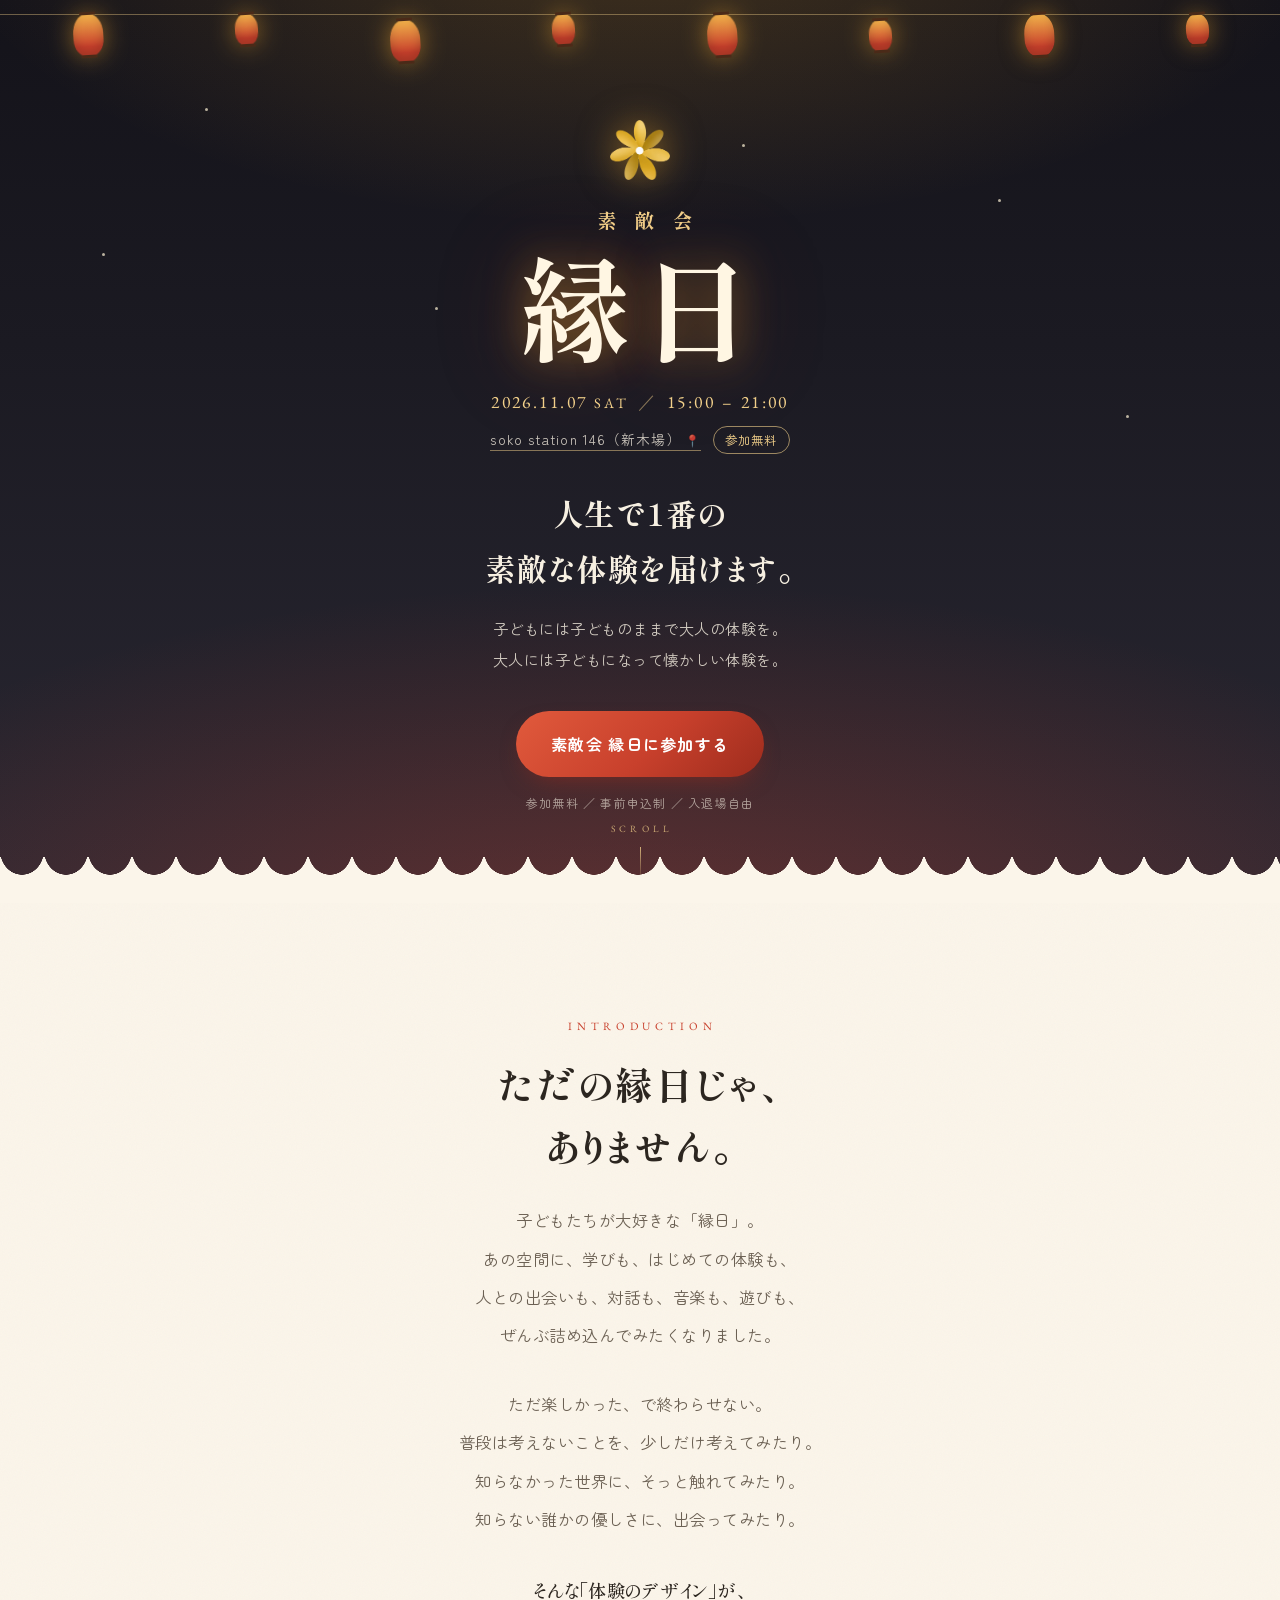
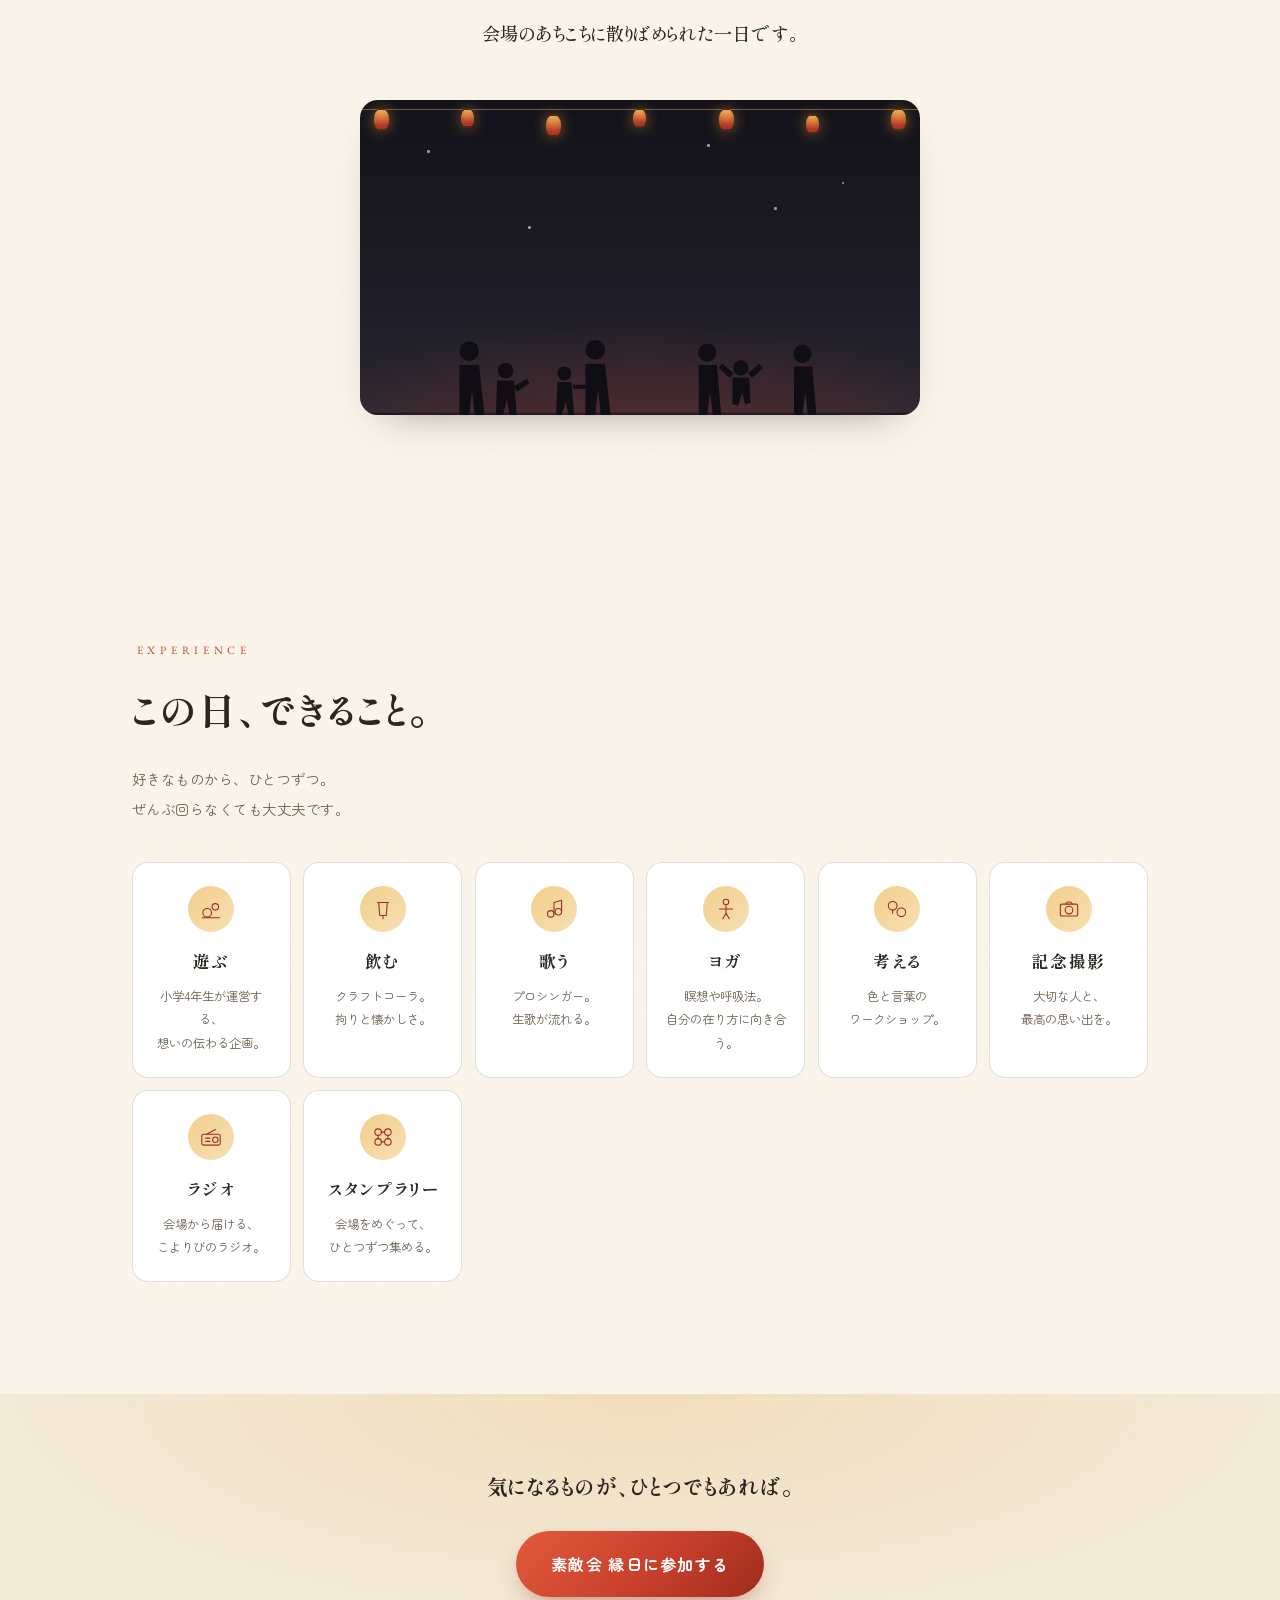
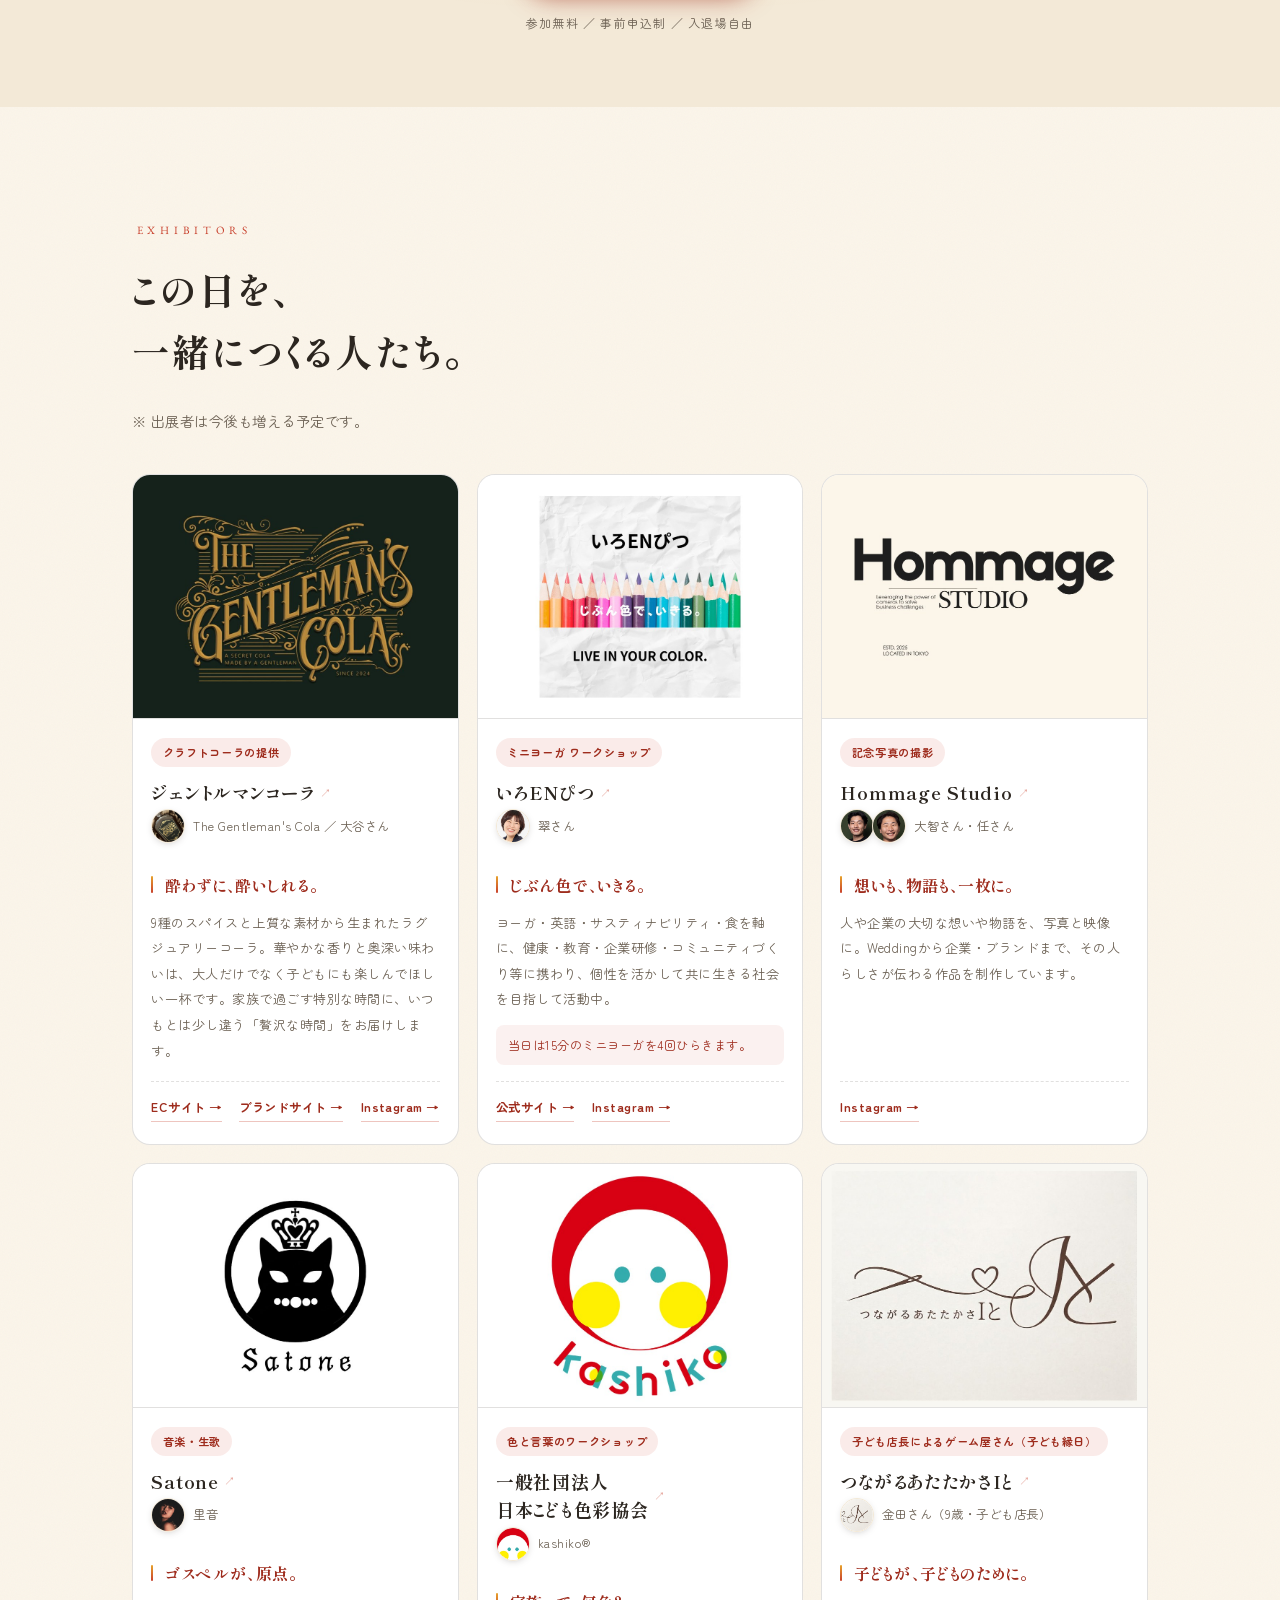
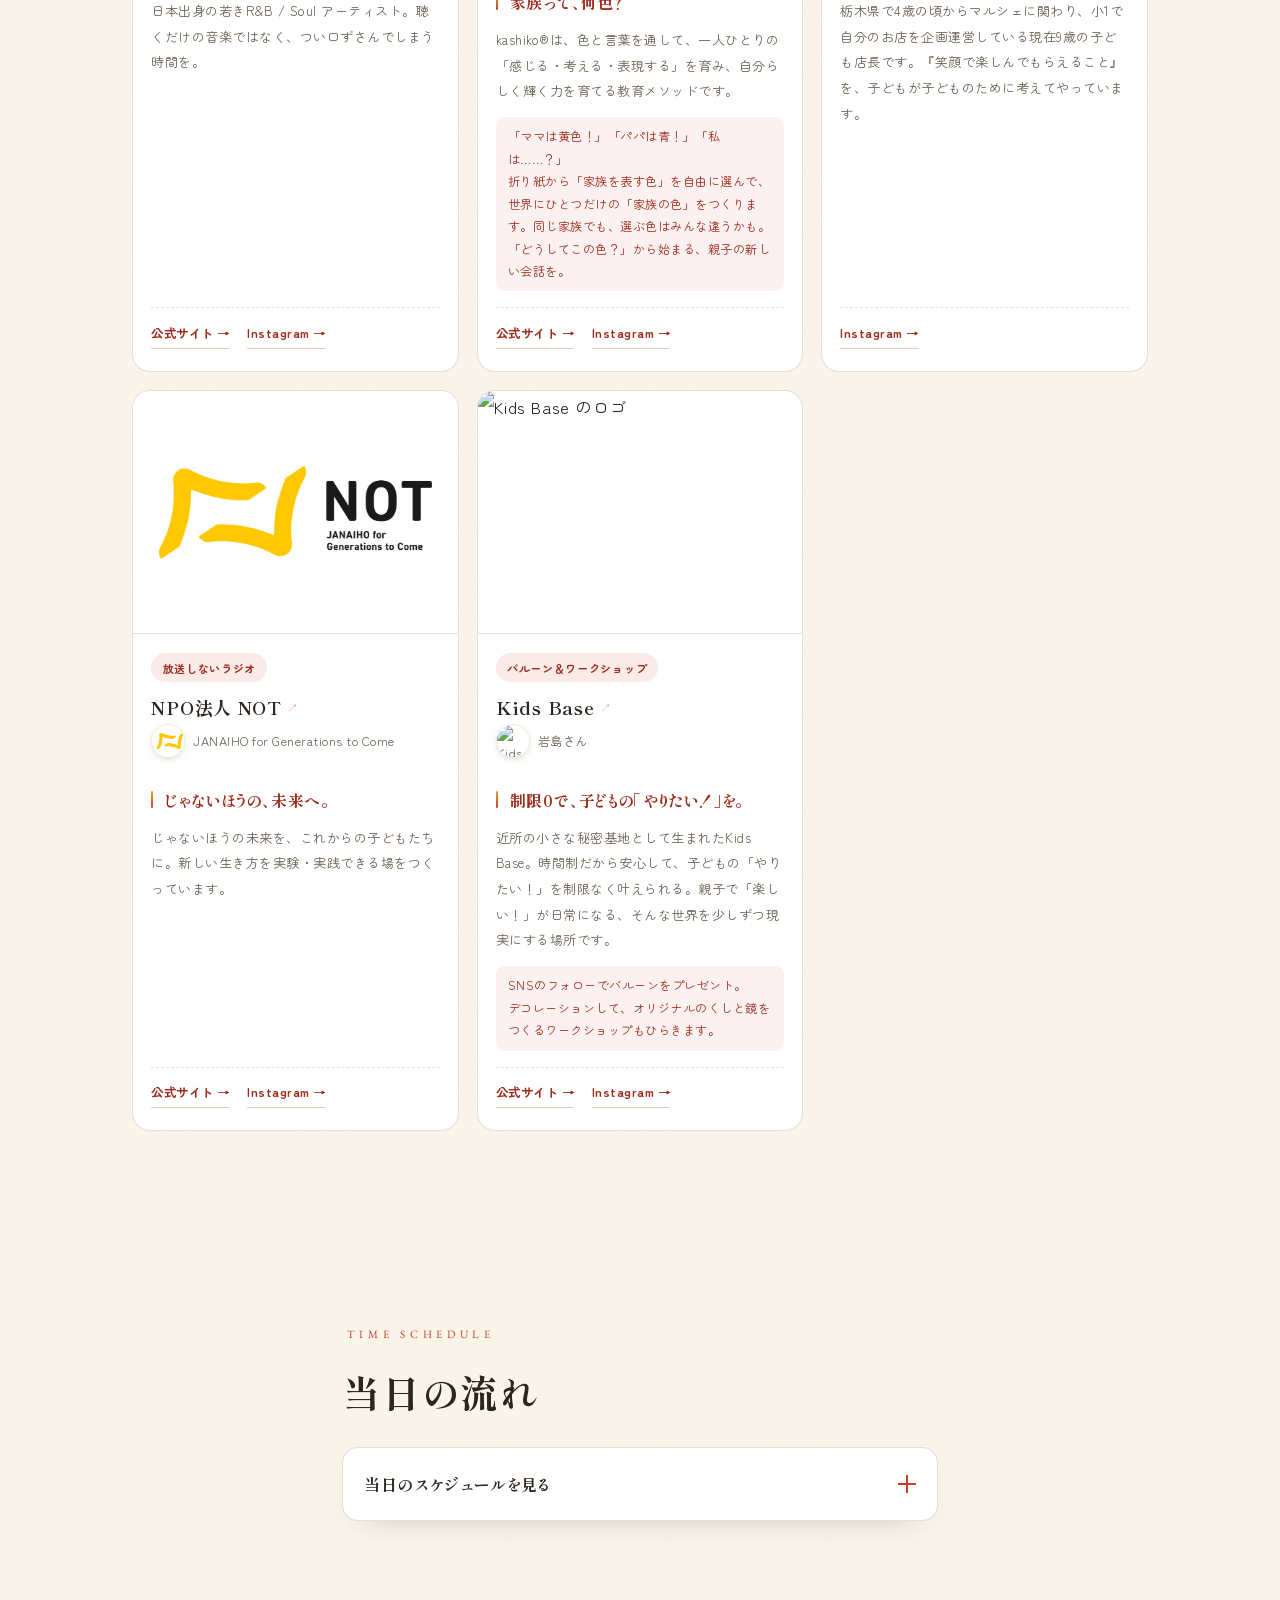
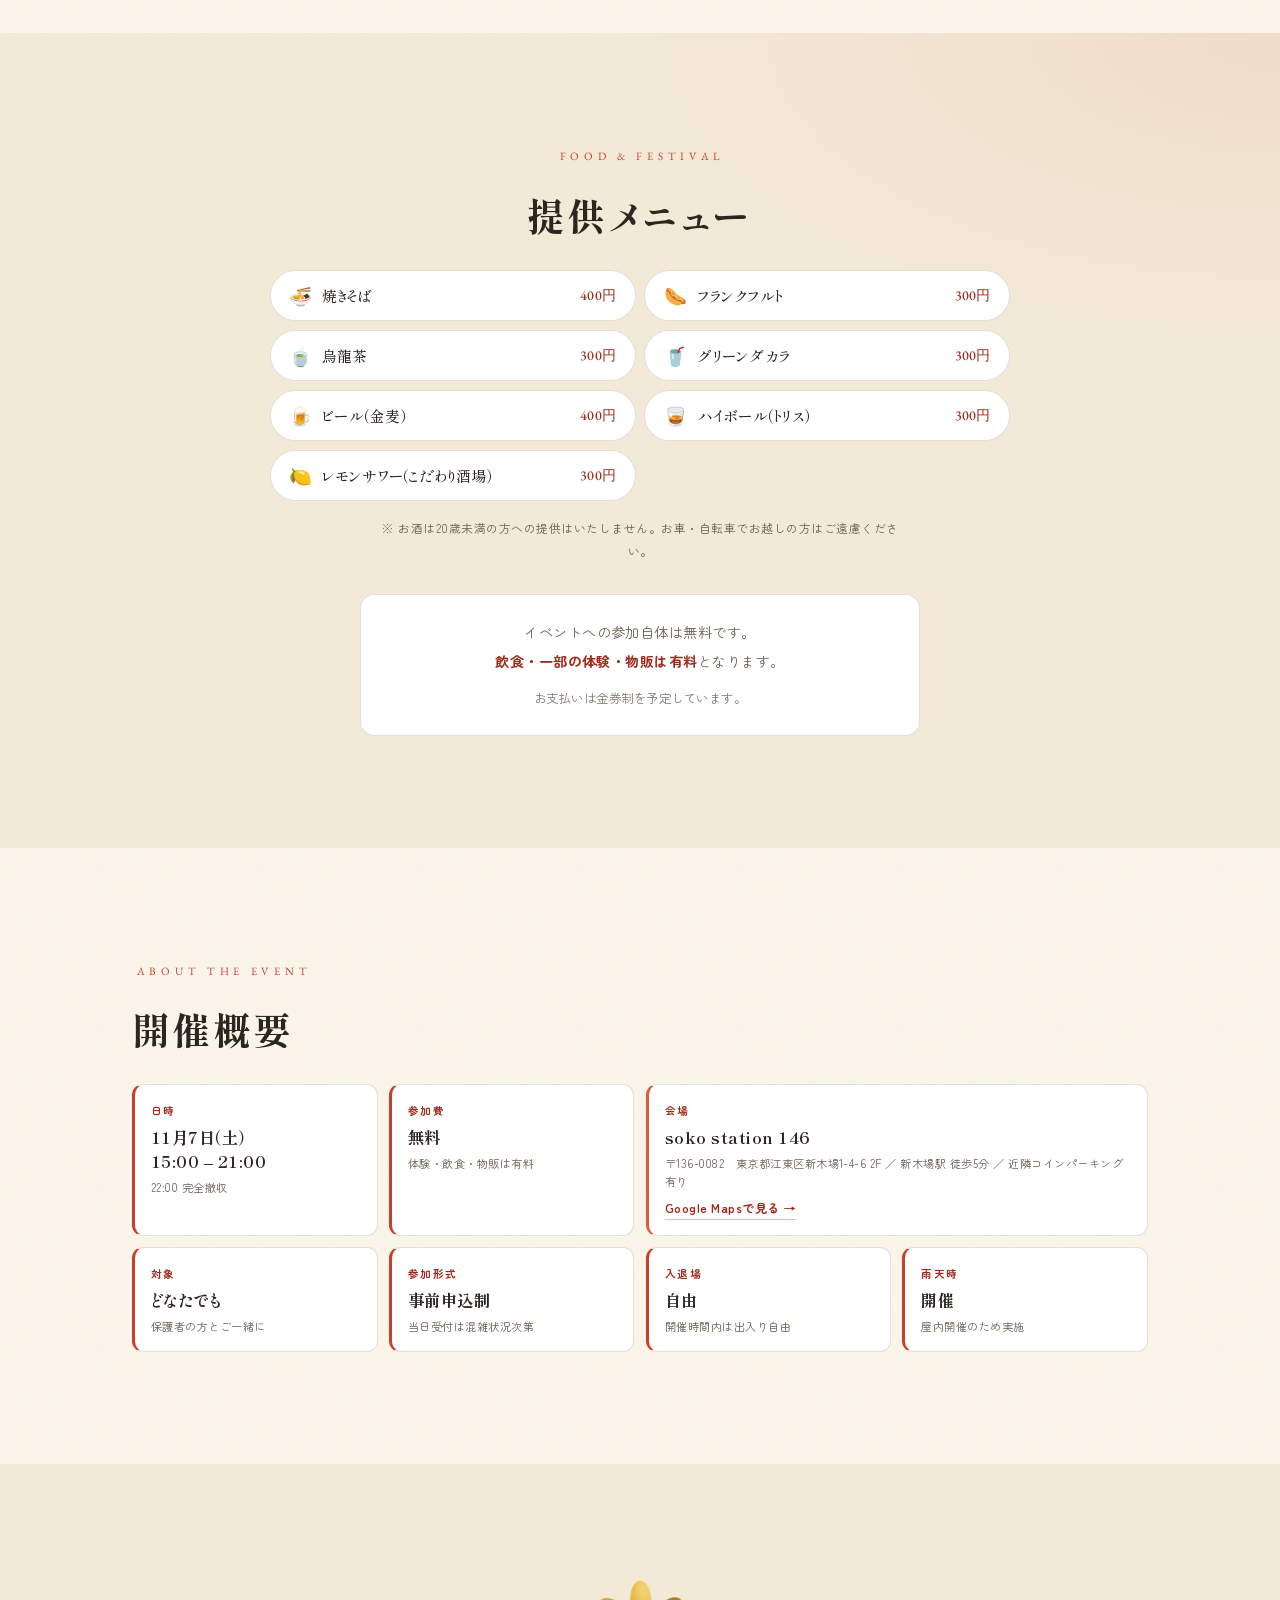
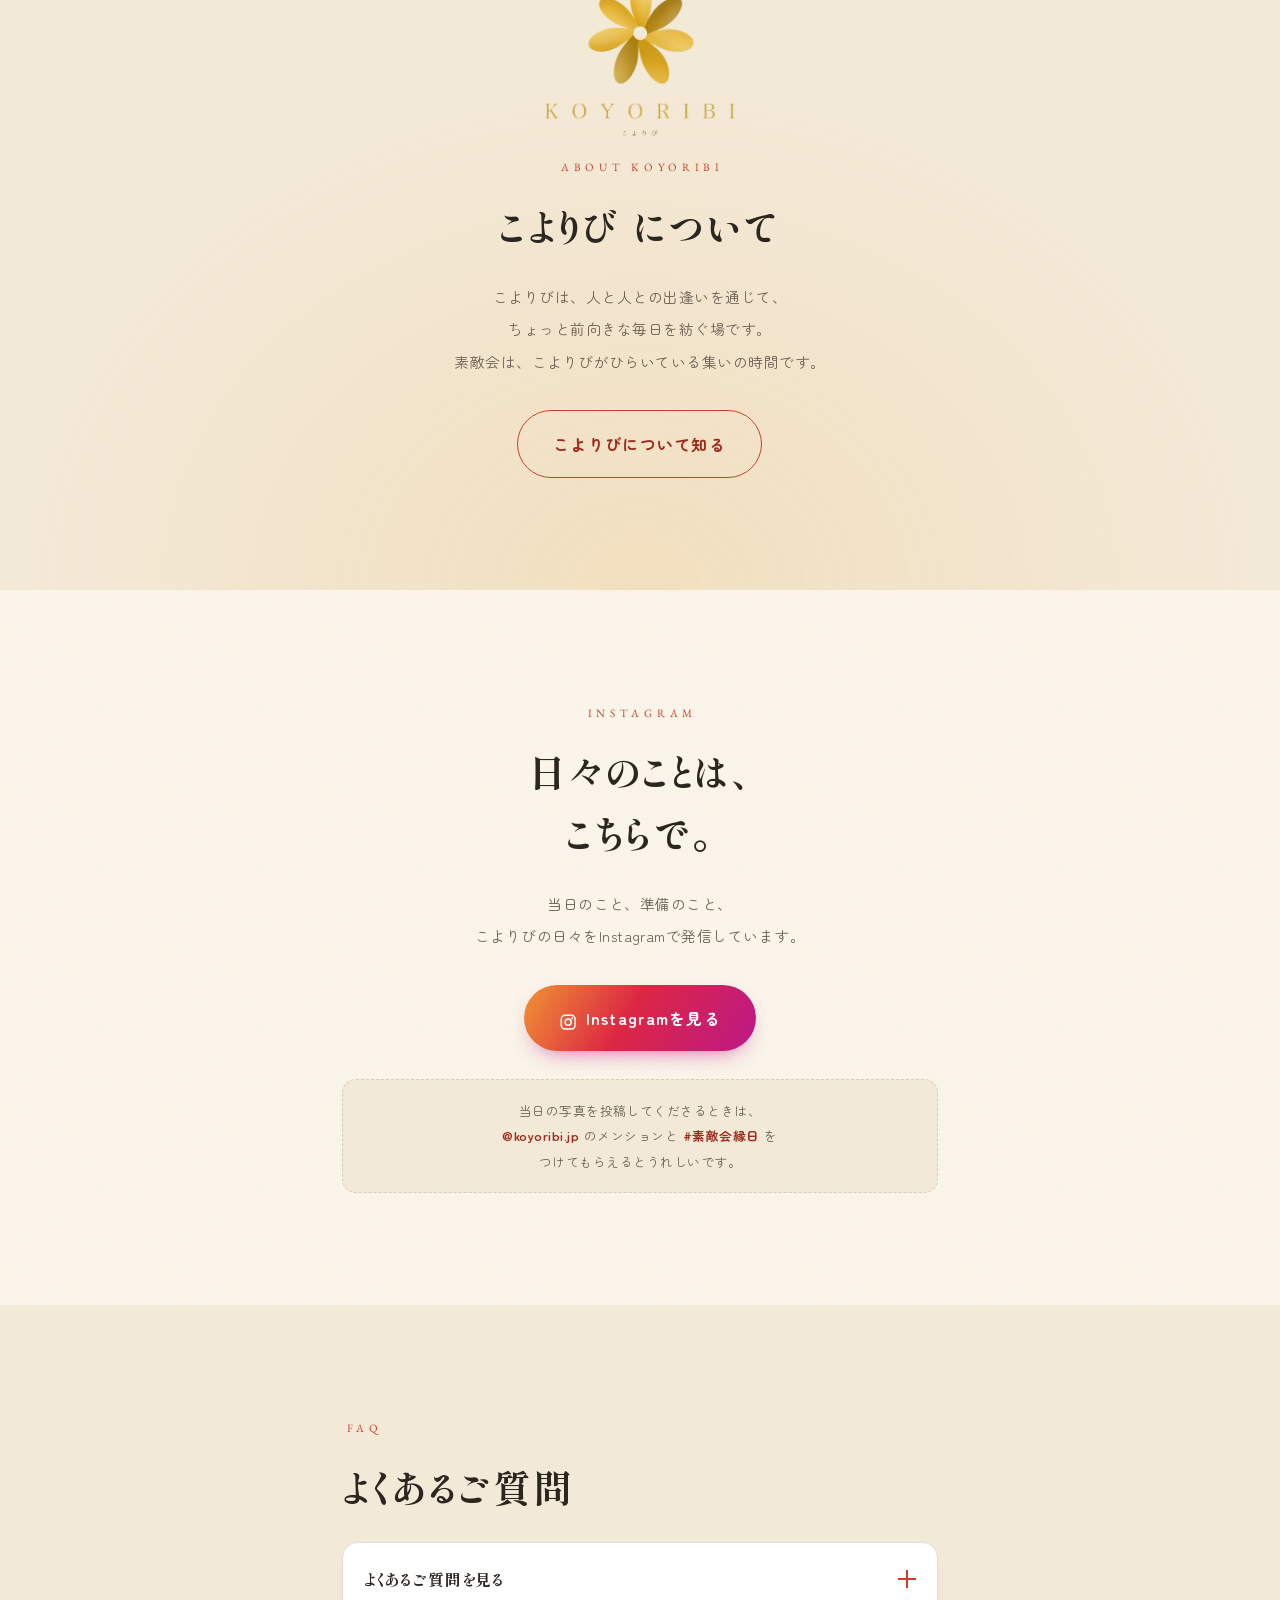
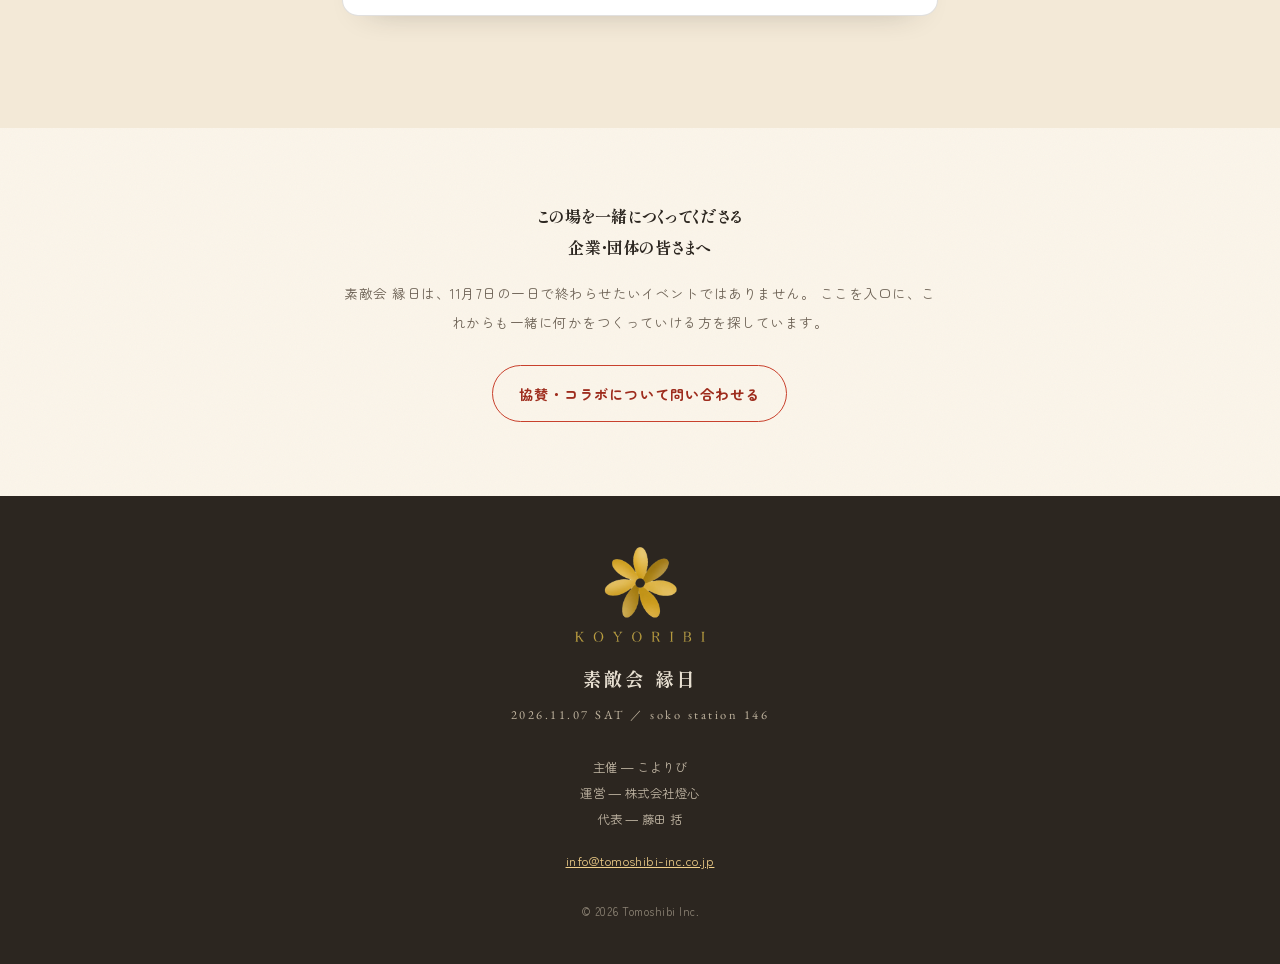
==== commit c7b73151: "Add files via upload" ====
--- a/sutekikai/index.html
+++ b/sutekikai/index.html
@@ -434,6 +434,33 @@
         </div>
       </article>
 
+      <!-- 出展者 08 -->
+      <article class="ex-card reveal">
+        <a class="ex-photo is-logo" href="https://www.kidsbase.club/" target="_blank" rel="noopener" aria-label="Kids Base の公式サイトを開く">
+          <img src="assets/exhibitor-08.jpg" alt="Kids Base のロゴ">
+        </a>
+        <div class="ex-body">
+          <p class="ex-role">バルーン＆ワークショップ</p>
+          <h3 class="ex-name">
+            <a href="https://www.kidsbase.club/" target="_blank" rel="noopener">Kids Base</a>
+          </h3>
+          <p class="ex-person ex-person-face">
+            <img class="ex-face" src="assets/face-08.jpg" alt="Kids Base" width="34" height="34" loading="lazy">
+            <span>岩島さん</span>
+          </p>
+          <p class="ex-catch">制限0で、子どもの「やりたい！」を。</p>
+          <p class="ex-desc">近所の小さな秘密基地として生まれたKids Base。時間制だから安心して、子どもの「やりたい！」を制限なく叶えられる。親子で「楽しい！」が日常になる、そんな世界を少しずつ現実にする場所です。</p>
+          <p class="ex-note">
+            SNSのフォローでバルーンをプレゼント。<br>
+            デコレーションして、オリジナルのくしと鏡をつくるワークショップもひらきます。
+          </p>
+          <p class="ex-links">
+            <a href="https://www.kidsbase.club/" target="_blank" rel="noopener">公式サイト →</a>
+            <a href="https://www.instagram.com/kidsbase_jpn" target="_blank" rel="noopener">Instagram →</a>
+          </p>
+        </div>
+      </article>
+
     </div>
   </div>
 </section>
@@ -530,10 +557,13 @@
     <h2 class="sec-title reveal">提供メニュー</h2>
 
     <ul class="food-list">
-      <li class="reveal"><span class="food-em" aria-hidden="true">🍜</span>焼きそば</li>
-      <li class="reveal"><span class="food-em" aria-hidden="true">🍟</span>ポテト</li>
-      <li class="reveal"><span class="food-em" aria-hidden="true">🥤</span>ソフトドリンク</li>
-      <li class="reveal"><span class="food-em" aria-hidden="true">🍺</span>お酒</li>
+      <li class="reveal"><span class="food-em" aria-hidden="true">🍜</span><span class="food-name">焼きそば</span><span class="food-price">400円</span></li>
+      <li class="reveal"><span class="food-em" aria-hidden="true">🌭</span><span class="food-name">フランクフルト</span><span class="food-price">300円</span></li>
+      <li class="reveal"><span class="food-em" aria-hidden="true">🍵</span><span class="food-name">烏龍茶</span><span class="food-price">300円</span></li>
+      <li class="reveal"><span class="food-em" aria-hidden="true">🥤</span><span class="food-name">グリーンダカラ</span><span class="food-price">300円</span></li>
+      <li class="reveal"><span class="food-em" aria-hidden="true">🍺</span><span class="food-name">ビール（金麦）</span><span class="food-price">400円</span></li>
+      <li class="reveal"><span class="food-em" aria-hidden="true">🥃</span><span class="food-name">ハイボール（トリス）</span><span class="food-price">300円</span></li>
+      <li class="reveal"><span class="food-em" aria-hidden="true">🍋</span><span class="food-name">レモンサワー（こだわり酒場）</span><span class="food-price">300円</span></li>
     </ul>
     <p class="food-caution reveal">
       ※ お酒は20歳未満の方への提供はいたしません。お車・自転車でお越しの方はご遠慮ください。
@@ -557,15 +587,14 @@
     <h2 class="sec-title reveal">開催概要</h2>
 
     <dl class="outline-grid">
-      <div class="ol-card reveal"><dt>開催日</dt><dd>2026年11月7日（土）</dd></div>
-      <div class="ol-card reveal"><dt>時間</dt><dd>15:00 – 21:00<span class="ol-sub">22:00 完全撤収</span></dd></div>
-      <div class="ol-card reveal ol-venue"><dt>会場</dt><dd>soko station 146<span class="ol-sub">〒136-0082　東京都江東区新木場1-4-6 2F<br>新木場駅 徒歩5分／近隣コインパーキング有り</span>
+      <div class="ol-card reveal"><dt>日時</dt><dd>11月7日（土）<br>15:00 – 21:00<span class="ol-sub">22:00 完全撤収</span></dd></div>
+      <div class="ol-card reveal"><dt>参加費</dt><dd>無料<span class="ol-sub">体験・飲食・物販は有料</span></dd></div>
+      <div class="ol-card reveal ol-venue"><dt>会場</dt><dd>soko station 146<span class="ol-sub">〒136-0082　東京都江東区新木場1-4-6 2F ／ 新木場駅 徒歩5分 ／ 近隣コインパーキング有り</span>
         <a class="ol-map" href="https://www.google.com/maps/search/?api=1&amp;query=%E6%9D%B1%E4%BA%AC%E9%83%BD%E6%B1%9F%E6%9D%B1%E5%8C%BA%E6%96%B0%E6%9C%A8%E5%A0%B41-4-6" target="_blank" rel="noopener">Google Mapsで見る →</a></dd></div>
-      <div class="ol-card reveal"><dt>参加費</dt><dd>無料<span class="ol-sub">一部の体験・飲食・物販は有料</span></dd></div>
-      <div class="ol-card reveal"><dt>対象</dt><dd>どなたでも<span class="ol-sub">お子さまは保護者1名以上とご参加ください</span></dd></div>
-      <div class="ol-card reveal"><dt>参加形式</dt><dd>事前申込制<span class="ol-sub">当日参加は混雑状況を見て受付予定</span></dd></div>
-      <div class="ol-card reveal"><dt>入退場</dt><dd>自由<span class="ol-sub">15:00–21:00 の間、出入り自由です</span></dd></div>
-      <div class="ol-card reveal"><dt>雨天時</dt><dd>開催<span class="ol-sub">屋内開催のため、雨天でも実施します</span></dd></div>
+      <div class="ol-card reveal"><dt>対象</dt><dd>どなたでも<span class="ol-sub">保護者の方とご一緒に</span></dd></div>
+      <div class="ol-card reveal"><dt>参加形式</dt><dd>事前申込制<span class="ol-sub">当日受付は混雑状況次第</span></dd></div>
+      <div class="ol-card reveal"><dt>入退場</dt><dd>自由<span class="ol-sub">開催時間内は出入り自由</span></dd></div>
+      <div class="ol-card reveal"><dt>雨天時</dt><dd>開催<span class="ol-sub">屋内開催のため実施</span></dd></div>
     </dl>
   </div>
 </section>
@@ -712,22 +741,6 @@
 </section>
 
 <!-- ============================================================
-     最終CTA
-     ============================================================ -->
-<section class="final-cta" id="join">
-  <div class="lantern-row small" aria-hidden="true">
-    <span class="lantern"></span><span class="lantern"></span><span class="lantern"></span>
-    <span class="lantern"></span><span class="lantern"></span><span class="lantern"></span>
-  </div>
-  <div class="wrap-n reveal">
-    <a class="btn btn-primary btn-lg js-form-link" href="https://forms.gle/tsuHBca2GwUbTWYn9" target="_blank" rel="noopener" data-track="application">
-      素敵会 縁日に参加する
-    </a>
-    <p class="hero-note">参加無料 ／ 事前申込制 ／ 入退場自由</p>
-  </div>
-</section>
-
-<!-- ============================================================
      SPONSOR / PARTNER
      ============================================================ -->
 <section class="sec partner" id="partner">
--- a/sutekikai/styles.css
+++ b/sutekikai/styles.css
@@ -799,18 +799,31 @@
   text-align:center;
 }
 .food-list{
-  list-style:none; display:flex; flex-wrap:wrap; justify-content:center;
-  gap:.7rem; margin-bottom:2.4rem;
+  list-style:none;
+  display:grid;
+  grid-template-columns:repeat(auto-fit, minmax(min(100%,250px), 1fr));
+  gap:.55rem;
+  max-width:740px;
+  margin:0 auto 2.4rem;
+  text-align:left;
 }
 .food-list li{
-  display:flex; align-items:center; gap:.45rem;
+  display:flex; align-items:center; gap:.6rem;
   background:#fff; border:1px solid var(--line);
-  border-radius:999px; padding:.6rem 1.25rem;
-  font-family:var(--mincho); font-weight:500; font-size:.95rem;
+  border-radius:999px; padding:.62rem 1.15rem;
+  font-family:var(--mincho); font-weight:500; font-size:.92rem;
   transition:transform .3s var(--ease);
 }
-.food-list li:hover{ transform:translateY(-3px) rotate(-1.2deg); }
-.food-em{ font-size:1.15rem; line-height:1; }
+.food-list li:hover{ transform:translateY(-3px); }
+.food-em{ font-size:1.15rem; line-height:1; flex:0 0 auto; }
+.food-name{ flex:1; min-width:0; letter-spacing:0; }
+.food-price{
+  flex:0 0 auto;
+  font-family:var(--latin);
+  font-size:.86rem; font-weight:500;
+  color:var(--shu-dark);
+  letter-spacing:.02em;
+}
 .food-caution{
   font-size:.74rem; line-height:1.9; color:var(--sumi-sub);
   max-width:520px; margin:-1.4rem auto 2rem;
@@ -830,29 +843,38 @@
    ============================================================ */
 .outline-grid{
   display:grid;
-  grid-template-columns:repeat(auto-fit, minmax(min(100%,230px), 1fr));
-  gap:.8rem;
+  grid-template-columns:repeat(2, minmax(0, 1fr));
+  gap:.55rem;
 }
 .ol-card{
   background:#fff; border:1px solid var(--line);
   border-left:3px solid var(--shu);
-  border-radius:12px;
-  padding:1.1rem 1.15rem;
+  border-radius:11px;
+  padding:.8rem .85rem;
+  min-width:0;
   transition:transform .3s var(--ease), box-shadow .3s var(--ease);
 }
 .ol-card:hover{ transform:translateY(-3px); box-shadow:0 12px 26px -20px rgba(158,44,29,.5); }
 .ol-card dt{
-  font-size:.72rem; letter-spacing:.16em; font-weight:700;
-  color:var(--shu-dark); margin-bottom:.35rem;
+  font-size:.66rem; letter-spacing:.14em; font-weight:700;
+  color:var(--shu-dark); margin-bottom:.22rem;
 }
 .ol-card dd{
   font-family:var(--mincho); font-weight:700;
-  font-size:1.08rem; line-height:1.6;
+  font-size:.96rem; line-height:1.5;
+}
+/* 会場だけは横いっぱい */
+.ol-venue{ grid-column:1 / -1; }
+@media (min-width:720px){
+  .outline-grid{ grid-template-columns:repeat(4, minmax(0,1fr)); gap:.7rem; }
+  .ol-venue{ grid-column:span 2; }
+  .ol-card{ padding:.95rem 1rem; }
+  .ol-card dd{ font-size:1.02rem; }
 }
 .ol-venue{ border-left-color:var(--aka); }
 .ol-map{
-  display:inline-block; margin-top:.6rem;
-  font-family:var(--maru); font-size:.78rem; font-weight:700;
+  display:inline-block; margin-top:.5rem;
+  font-family:var(--maru); font-size:.76rem; font-weight:700;
   color:var(--shu-dark);
   border-bottom:1px solid rgba(200,64,44,.35);
   padding-bottom:.1rem;
@@ -860,9 +882,9 @@
 }
 .ol-map:hover{ border-color:var(--shu); }
 .ol-sub{
-  display:block; margin-top:.35rem;
+  display:block; margin-top:.28rem;
   font-family:var(--maru); font-weight:400;
-  font-size:.74rem; line-height:1.8; color:var(--sumi-sub);
+  font-size:.7rem; line-height:1.65; color:var(--sumi-sub);
 }
 
 /* ============================================================
@@ -914,7 +936,7 @@
 .faq-toggle:hover{ background:var(--kinari); color:var(--shu-dark); }
 .faq-toggle[aria-expanded="true"] .ts-mark::after{ transform:translateY(-50%) rotate(0deg); }
 .faq-panel{ overflow:hidden; max-height:0; transition:max-height .5s var(--ease); }
-.faq-panel .faq-list{ padding:0 1.3rem 1.3rem; border-top:1px solid var(--line); }
+.faq-panel .faq-list{ padding:1.1rem 1.3rem 1.3rem; border-top:1px solid var(--line); }
 .faq-panel .faq-item:last-child{ border-bottom:none; }
 .faq-list{ display:flex; flex-direction:column; gap:.6rem; }
 .faq-item{
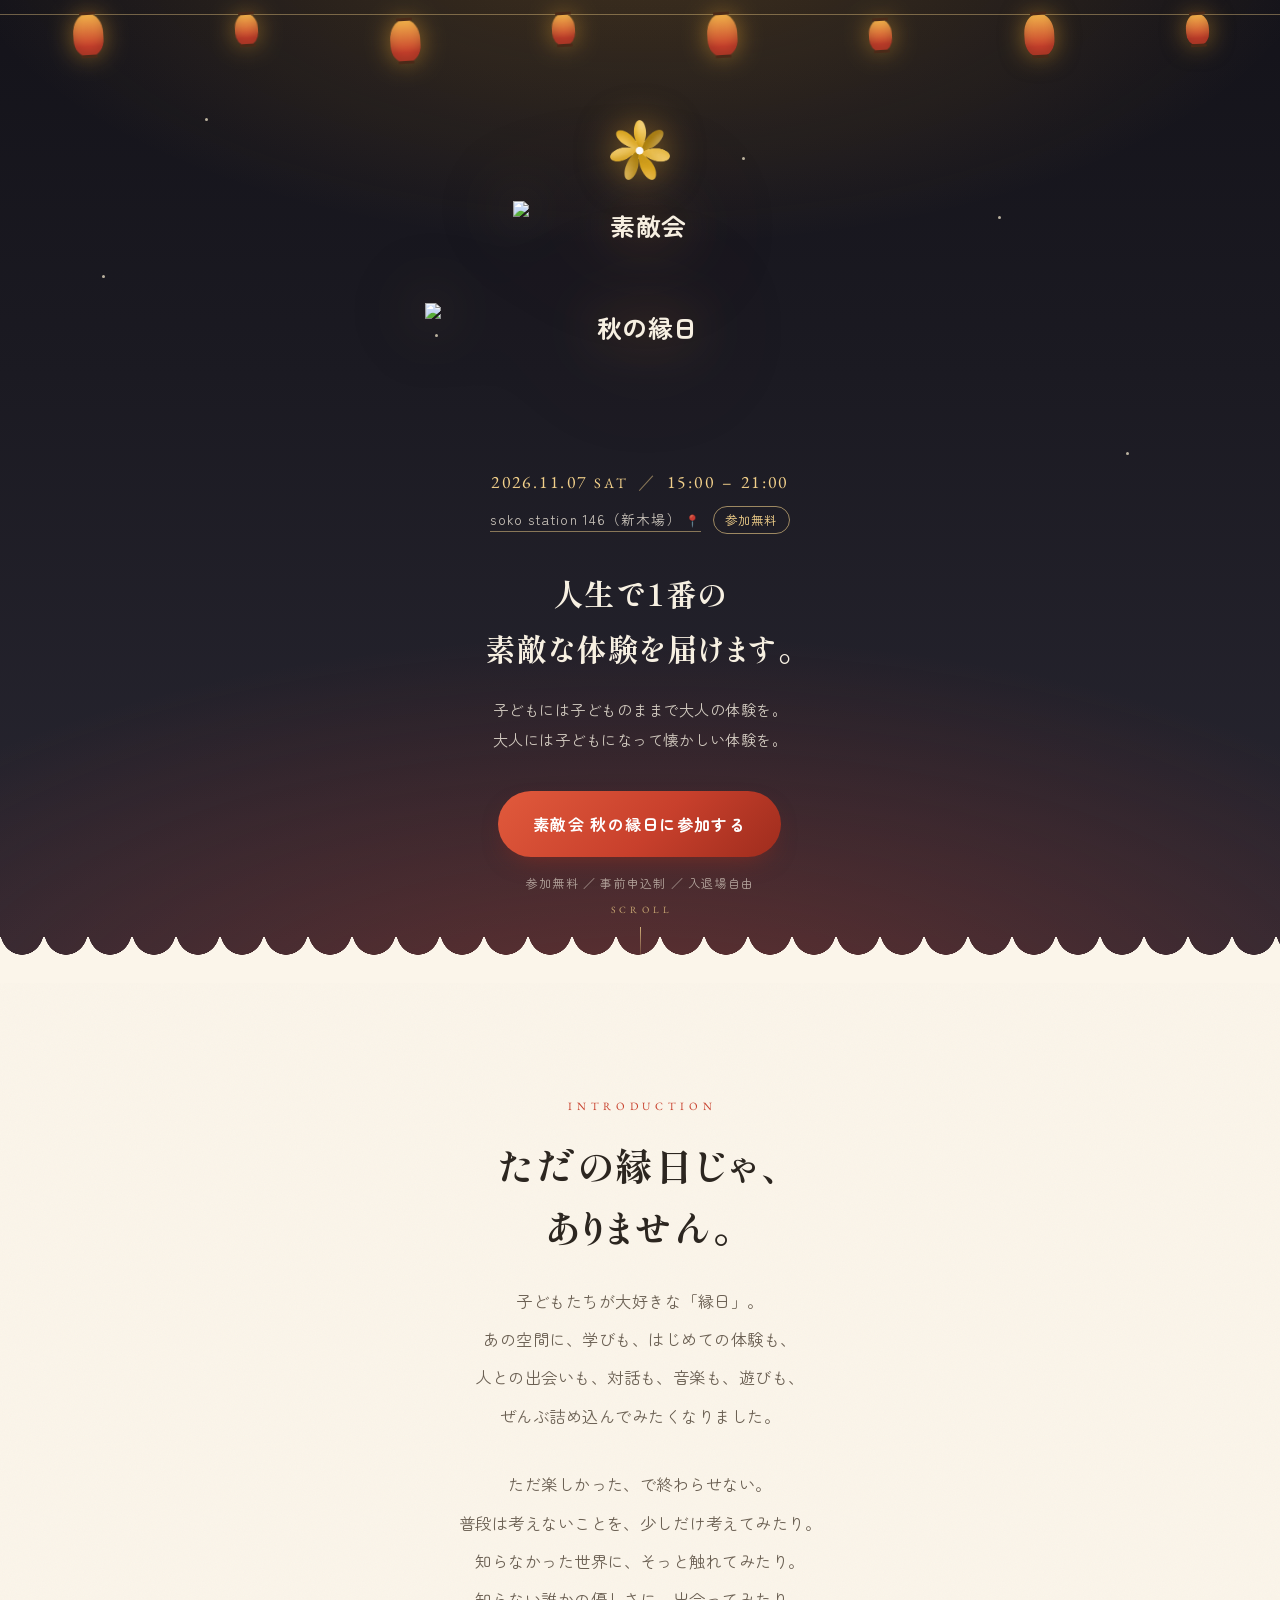
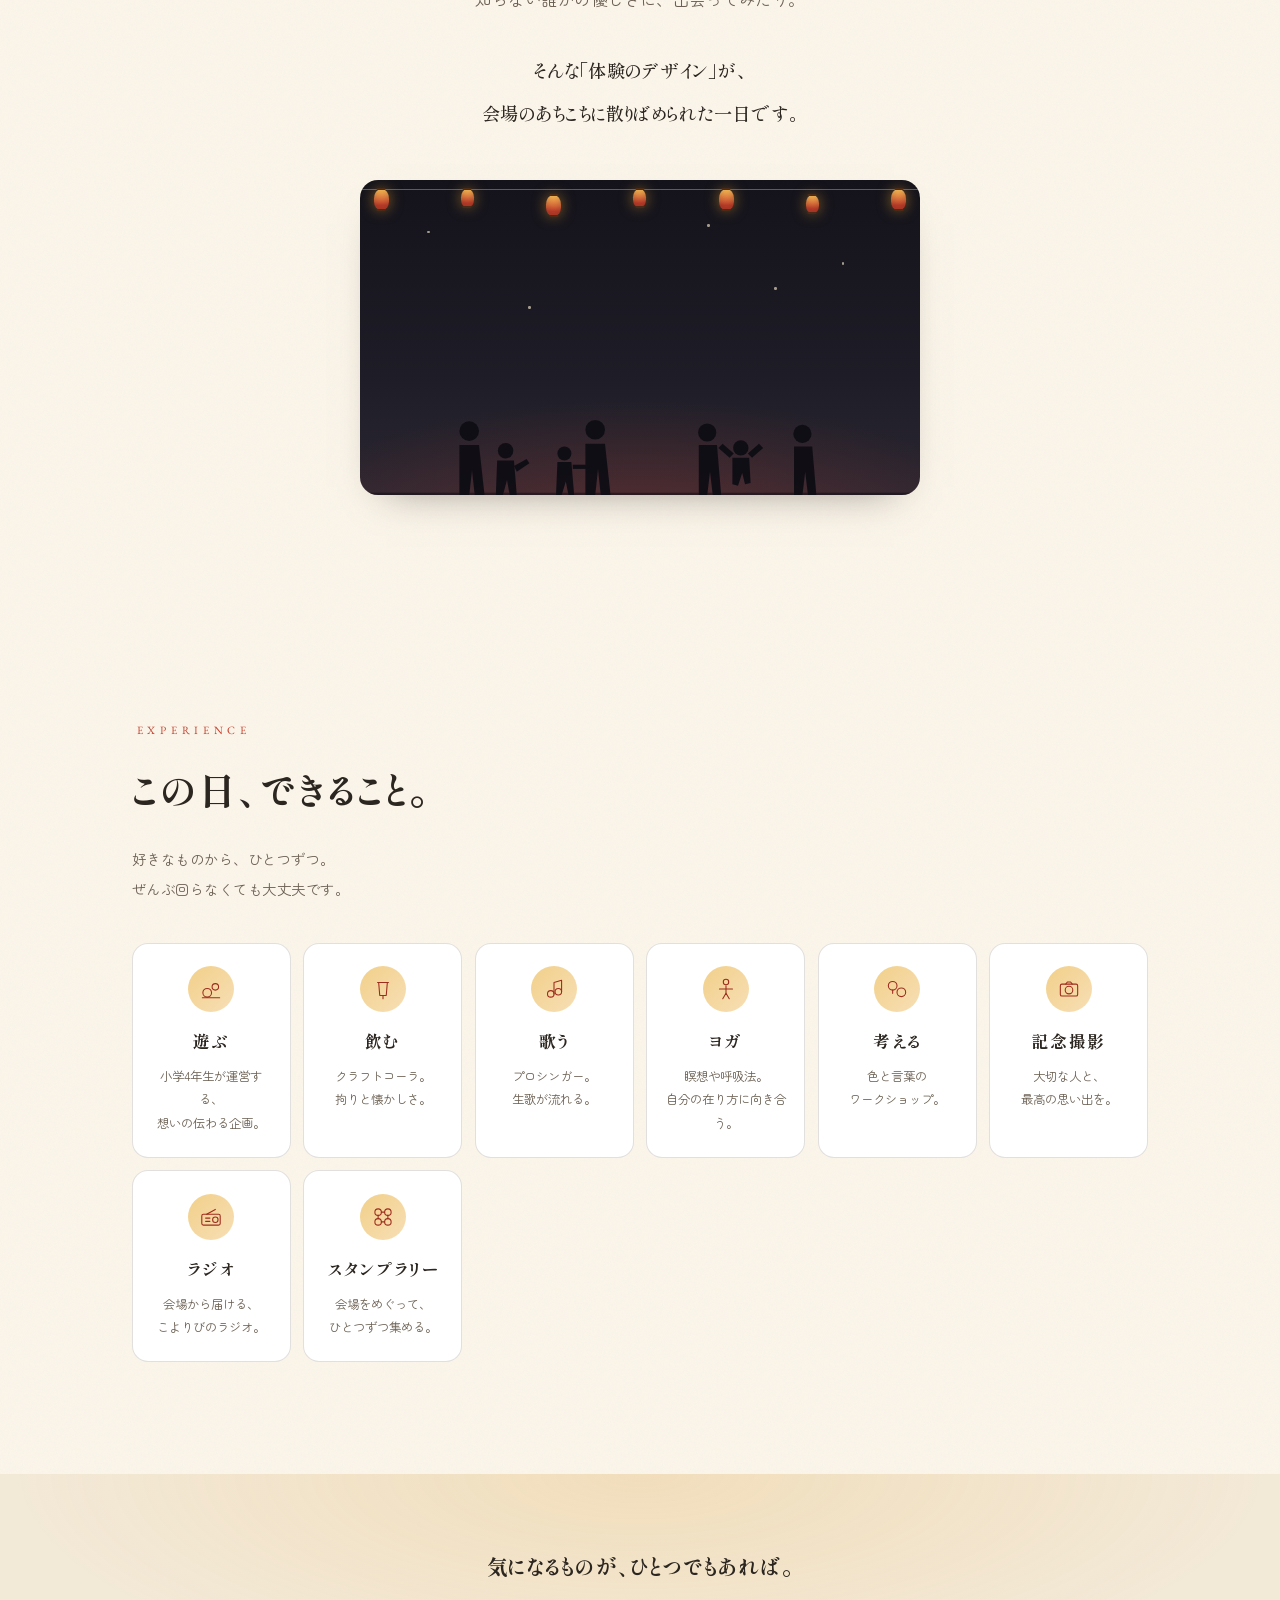
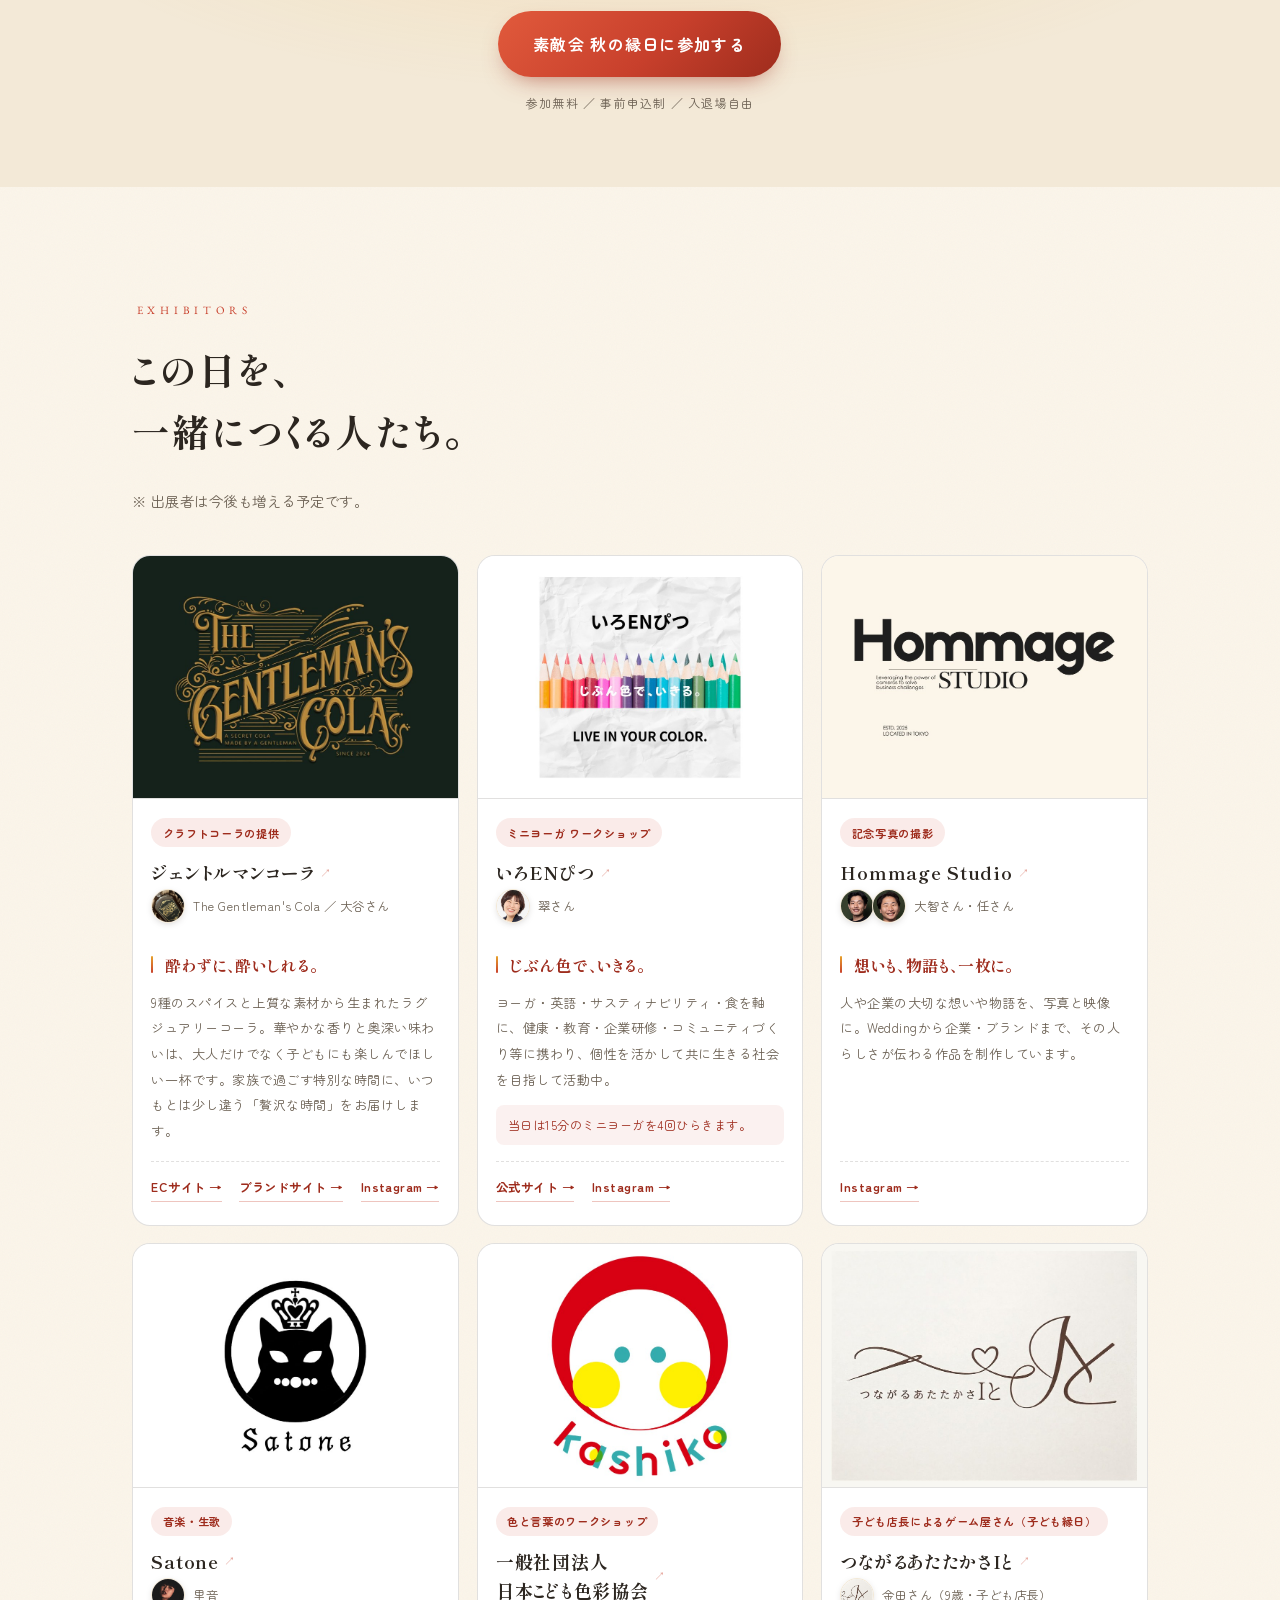
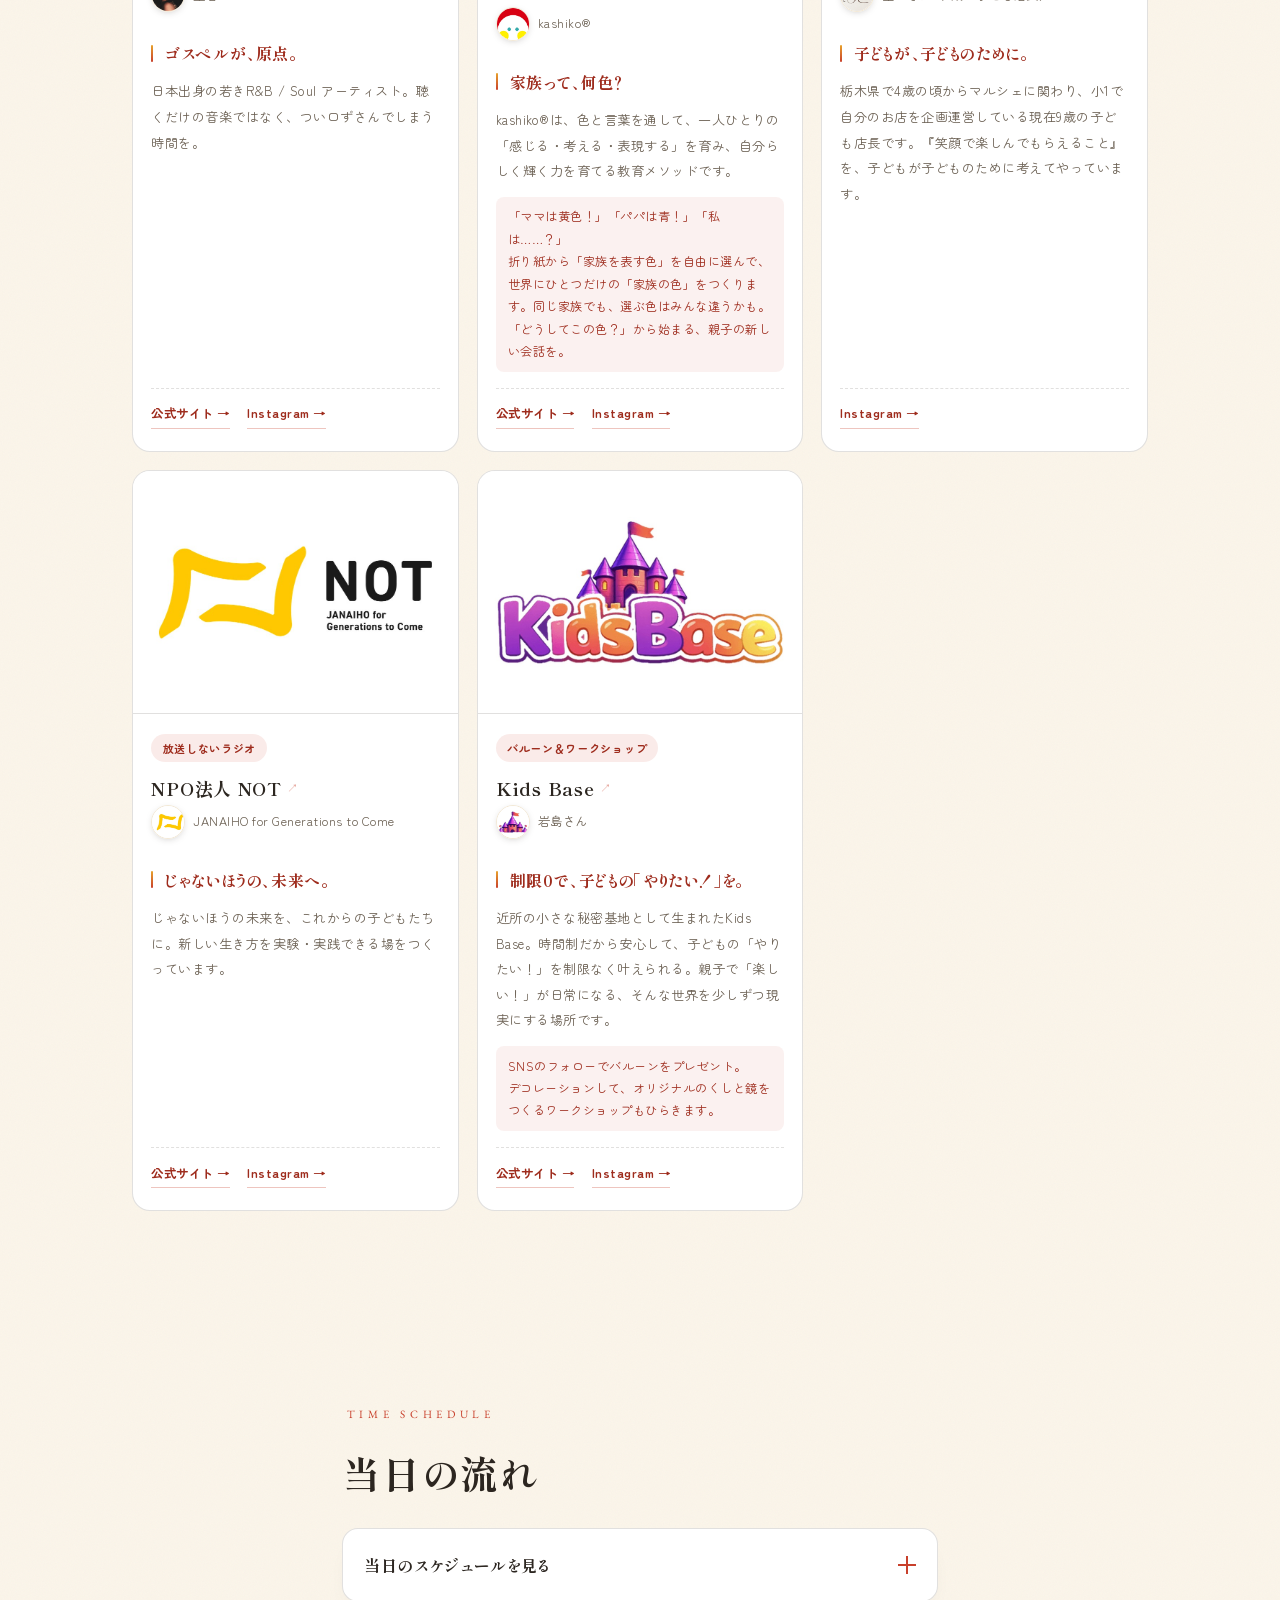
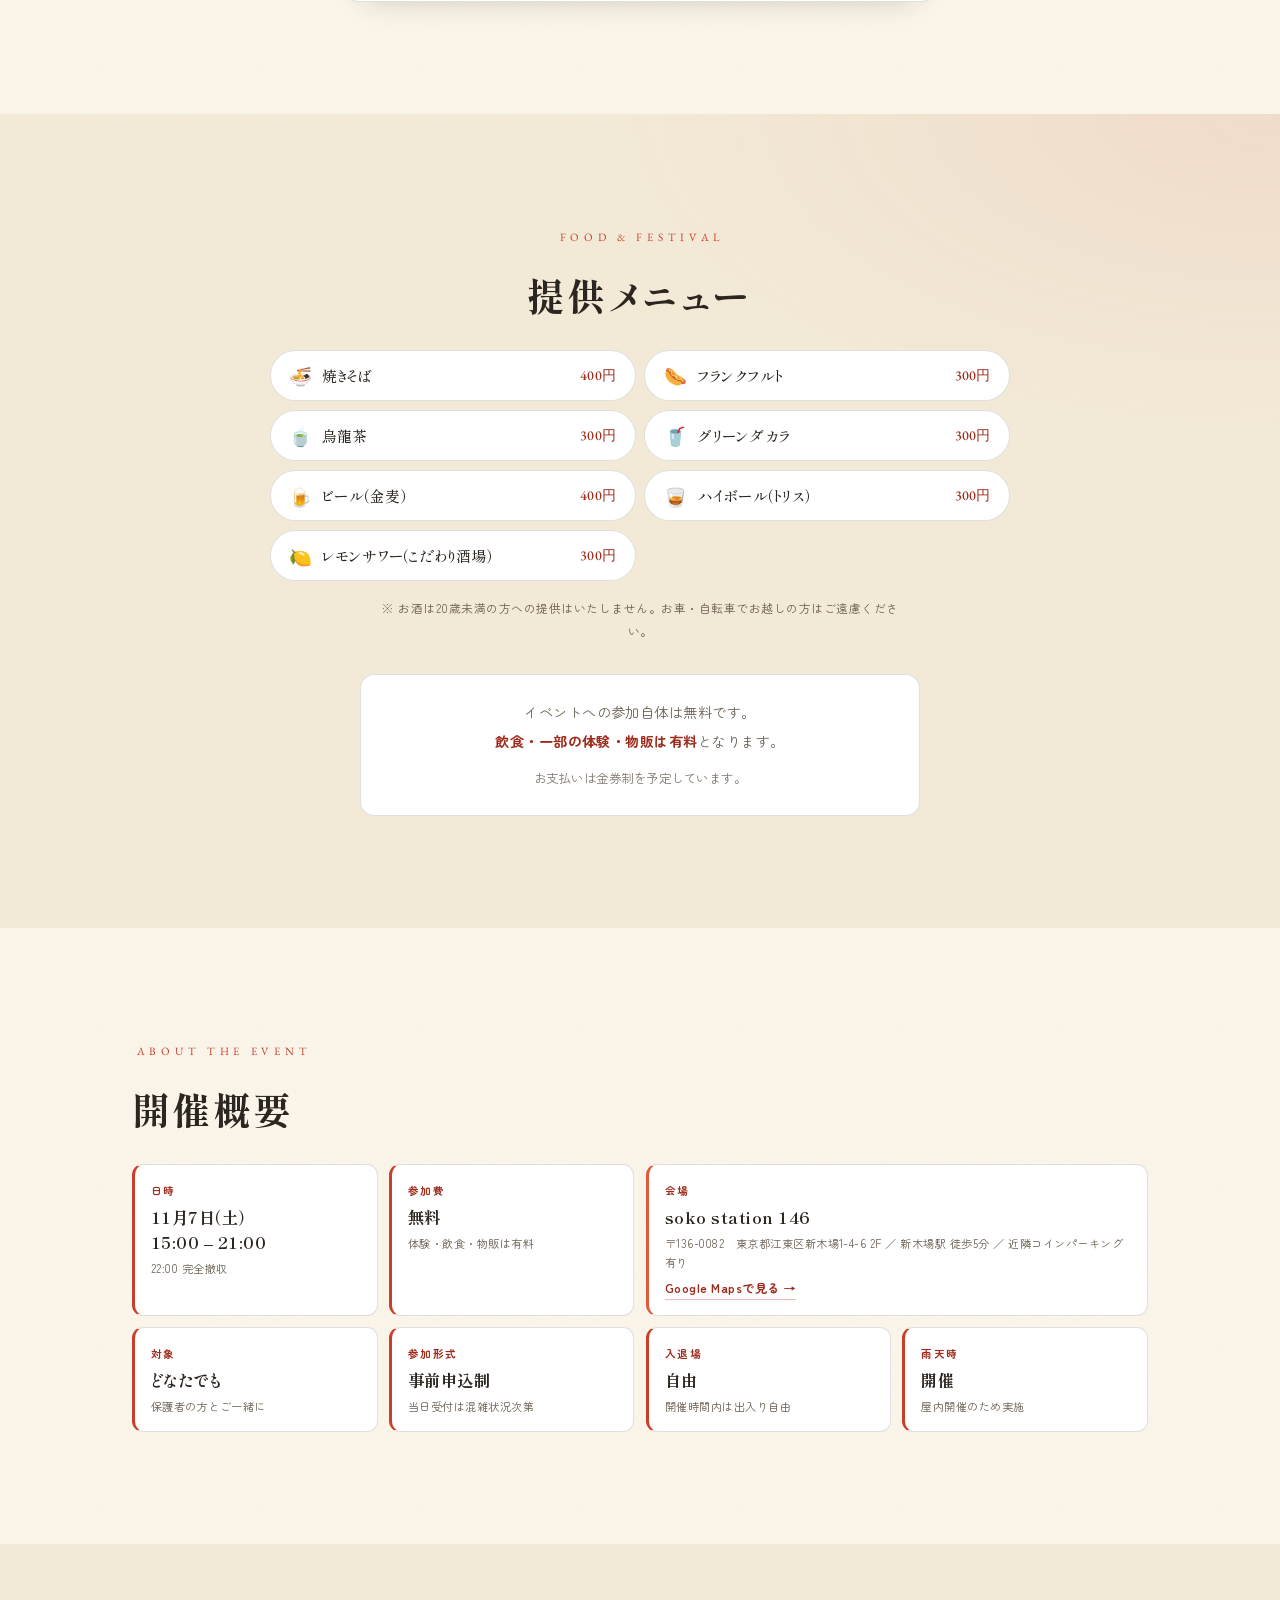
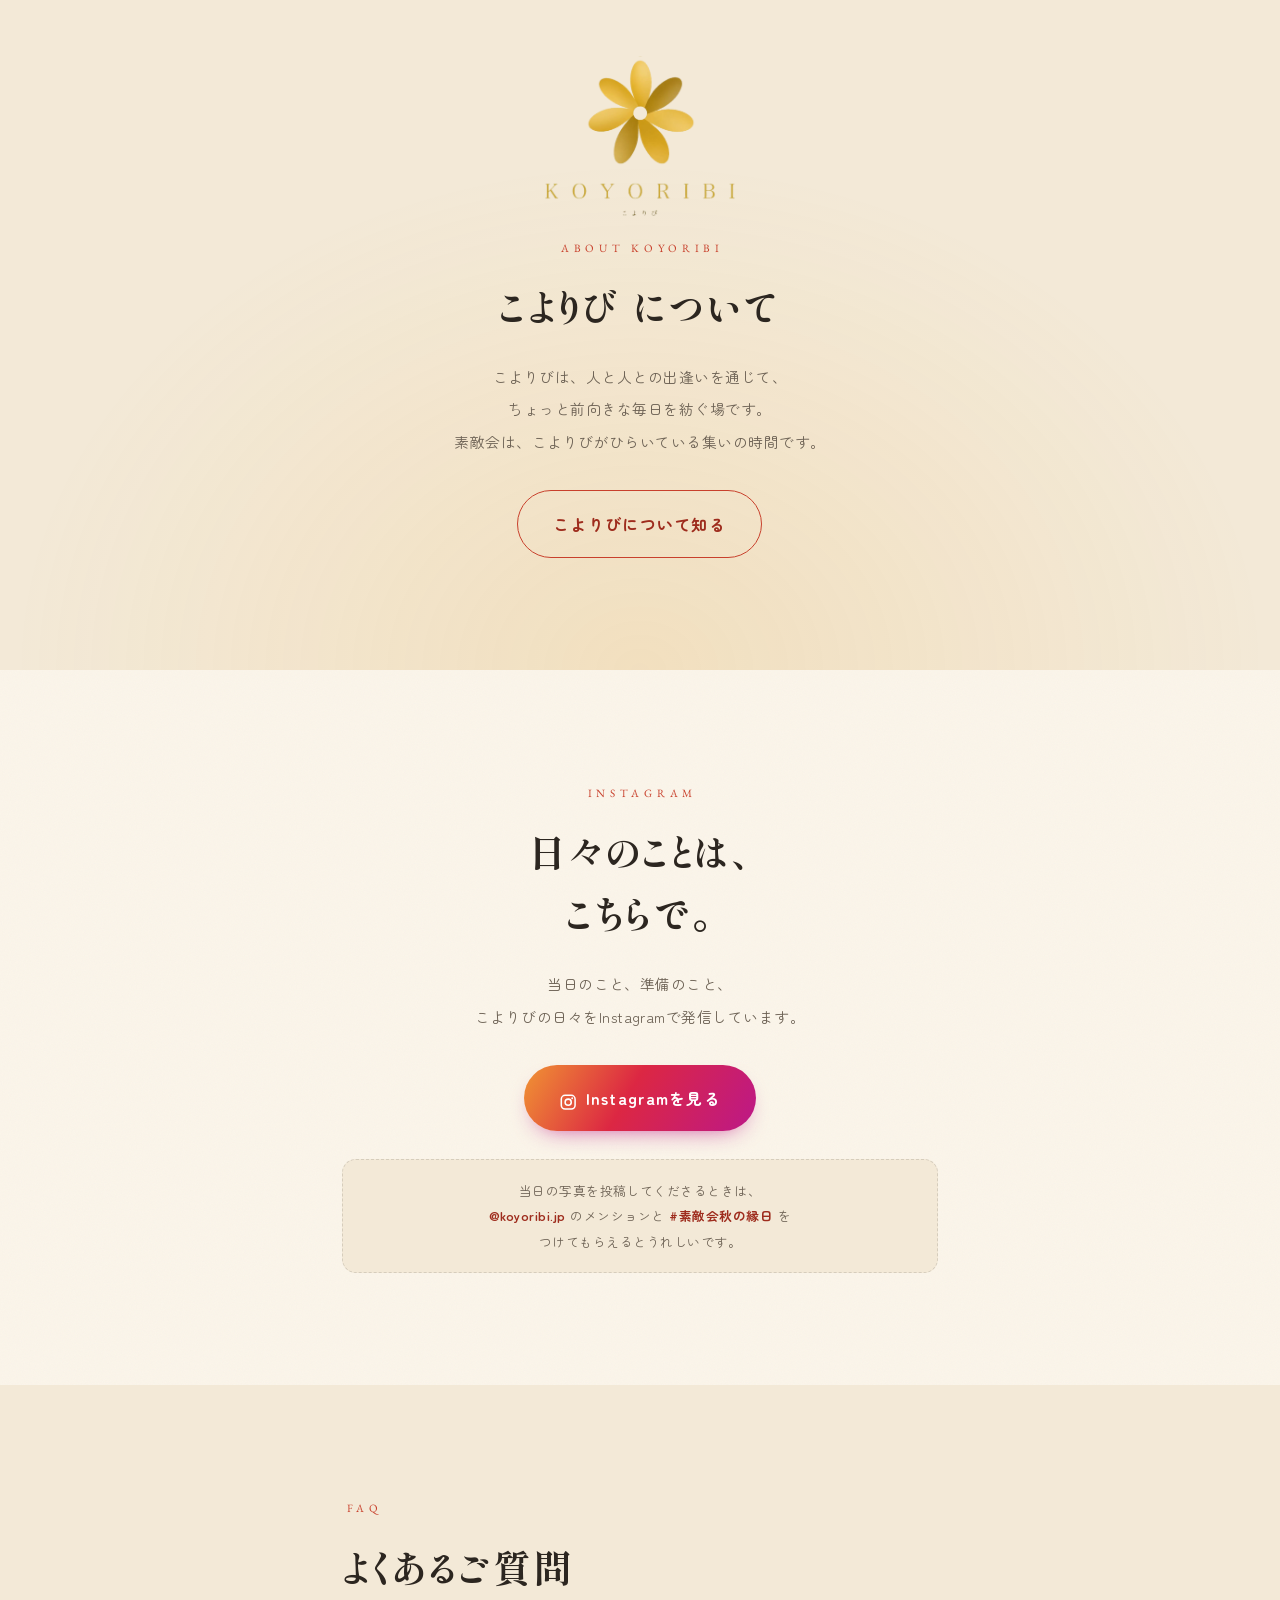
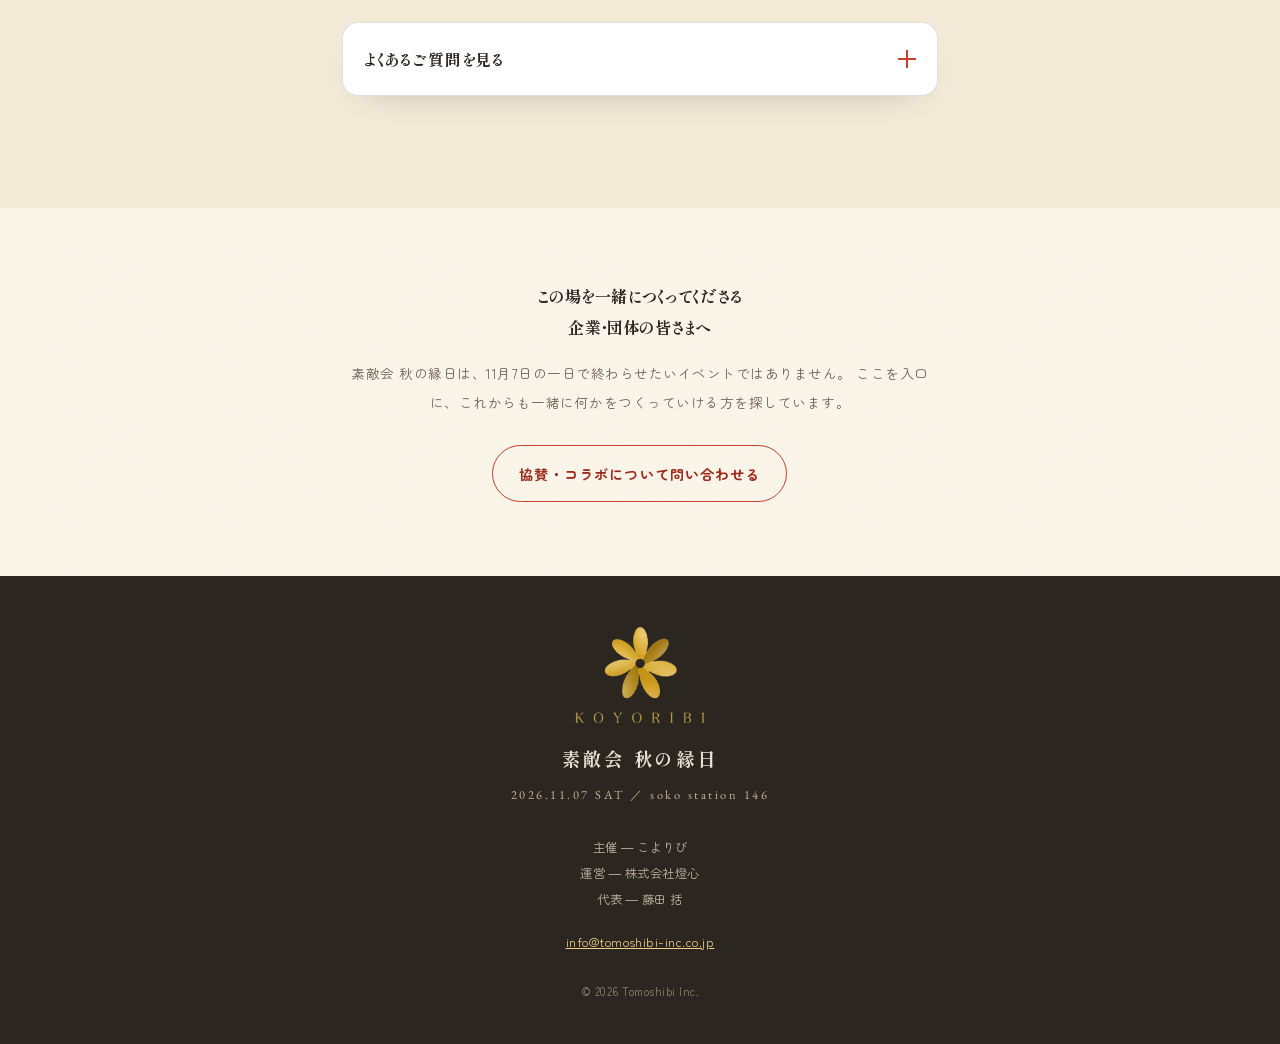
==== commit 1c7f4679: "Add files via upload" ====
--- a/sutekikai/index.html
+++ b/sutekikai/index.html
@@ -3,12 +3,12 @@
 <head>
 <meta charset="UTF-8">
 <meta name="viewport" content="width=device-width, initial-scale=1.0">
-<title>素敵会 縁日 ｜ 2026.11.07 SAT</title>
+<title>素敵会 秋の縁日 ｜ 2026.11.07 SAT</title>
 <meta name="description" content="人生で1番の素敵な体験を届けます。2026年11月7日(土)15:00-21:00、soko station 146（新木場）。参加無料・入退場自由の、世代を越えた縁日。">
 
 <!-- OGP（画像は assets/ogp.jpg を置くと反映されます） -->
 <meta property="og:type" content="website">
-<meta property="og:title" content="素敵会 縁日 ｜ 2026.11.07 SAT">
+<meta property="og:title" content="素敵会 秋の縁日 ｜ 2026.11.07 SAT">
 <meta property="og:description" content="人生で1番の素敵な体験を届けます。">
 <meta property="og:image" content="assets/ogp.jpg">
 <meta name="twitter:card" content="summary_large_image">
@@ -37,13 +37,13 @@
   <div class="op-lanterns">
     <span class="op-l l1"></span><span class="op-l l2"></span><span class="op-l l3"></span>
   </div>
-  <p class="op-text">素敵会 縁日</p>
+  <p class="op-text">素敵会 秋の縁日</p>
 </div>
 
 <header class="site-header" id="siteHeader">
-  <a class="brand" href="#top" aria-label="素敵会 縁日 トップへ">
+  <a class="brand" href="#top" aria-label="素敵会 秋の縁日 トップへ">
     <img src="assets/logo.png" alt="" width="28" height="28" class="brand-mark">
-    <span class="brand-name">素敵会 縁日</span>
+    <span class="brand-name">素敵会 秋の縁日</span>
   </a>
   <a class="btn-mini js-form-link" href="https://forms.gle/tsuHBca2GwUbTWYn9" target="_blank" rel="noopener" data-track="application">参加する</a>
 </header>
@@ -71,8 +71,10 @@
   <div class="hero-inner">
     <img src="assets/logo.png" alt="こよりび" class="hero-logo" width="64" height="64">
 
-    <p class="hero-kicker"><span>素</span><span>敵</span><span>会</span></p>
-    <h1 class="hero-title">縁日</h1>
+    <h1 class="hero-title">
+      <img class="ht-line ht-1" src="assets/title-sutekikai.png" alt="素敵会" width="760" height="284">
+      <img class="ht-line ht-2" src="assets/title-aki.png" alt="秋の縁日" width="1025" height="332">
+    </h1>
 
     <p class="hero-meta">
       <span class="hm-date">2026.11.07 <em>SAT</em></span>
@@ -91,7 +93,7 @@
     </p>
 
     <a class="btn btn-primary js-form-link" href="https://forms.gle/tsuHBca2GwUbTWYn9" target="_blank" rel="noopener" data-track="application">
-      素敵会 縁日に参加する
+      素敵会 秋の縁日に参加する
     </a>
     <p class="hero-note">参加無料 ／ 事前申込制 ／ 入退場自由</p>
   </div>
@@ -249,7 +251,7 @@
   <div class="wrap-n reveal">
     <p class="cta-mid-copy">気になるものが、ひとつでもあれば。</p>
     <a class="btn btn-primary js-form-link" href="https://forms.gle/tsuHBca2GwUbTWYn9" target="_blank" rel="noopener" data-track="application">
-      素敵会 縁日に参加する
+      素敵会 秋の縁日に参加する
     </a>
     <p class="hero-note">参加無料 ／ 事前申込制 ／ 入退場自由</p>
   </div>
@@ -537,7 +539,7 @@
           <div class="ts-block">
             <p class="ts-hour">21:00</p>
             <ul class="ts-list">
-              <li class="ts-row ts-close"><span class="ts-time">21:00</span><span class="ts-act">素敵会 縁日 終了</span></li>
+              <li class="ts-row ts-close"><span class="ts-time">21:00</span><span class="ts-act">素敵会 秋の縁日 終了</span></li>
             </ul>
           </div>
 
@@ -637,7 +639,7 @@
     </a>
     <p class="insta-tag">
       当日の写真を投稿してくださるときは、<br>
-      <strong>@koyoribi.jp</strong> のメンションと <strong>#素敵会縁日</strong> を<br>
+      <strong>@koyoribi.jp</strong> のメンションと <strong>#素敵会秋の縁日</strong> を<br>
       つけてもらえるとうれしいです。
     </p>
   </div>
@@ -747,7 +749,7 @@
   <div class="wrap-n reveal">
     <p class="partner-lead">この場を一緒につくってくださる<br>企業・団体の皆さまへ</p>
     <p class="partner-body">
-      素敵会 縁日は、11月7日の一日で終わらせたいイベントではありません。
+      素敵会 秋の縁日は、11月7日の一日で終わらせたいイベントではありません。
       ここを入口に、これからも一緒に何かをつくっていける方を探しています。
     </p>
 
@@ -772,7 +774,7 @@
 <footer class="site-footer">
   <div class="wrap-n">
     <img src="assets/logo-full.png" alt="こよりび KOYORIBI" class="foot-logo" width="120" height="88">
-    <p class="foot-title">素敵会 縁日</p>
+    <p class="foot-title">素敵会 秋の縁日</p>
     <p class="foot-date">2026.11.07 SAT ／ soko station 146</p>
     <p class="foot-org">
       主催 ― こよりび<br>
--- a/sutekikai/styles.css
+++ b/sutekikai/styles.css
@@ -281,28 +281,28 @@
   filter:drop-shadow(0 0 18px rgba(232,163,44,.55));
   opacity:0; animation:hIn 1s var(--ease) 2.5s forwards;
 }
-.hero-kicker{
-  font-family:var(--mincho); font-weight:700;
-  font-size:clamp(1rem,4vw,1.2rem);
-  letter-spacing:.5em; text-indent:.5em;
-  color:var(--ki-pale);
-  margin-bottom:.4rem;
-}
-.hero-kicker span{ display:inline-block; opacity:0; animation:hIn .8s var(--ease) forwards; }
-.hero-kicker span:nth-child(1){ animation-delay:2.7s; }
-.hero-kicker span:nth-child(2){ animation-delay:2.85s; }
-.hero-kicker span:nth-child(3){ animation-delay:3.0s; }
-
+/* 書き文字のタイトル（素敵会 ／ 秋の縁日） */
 .hero-title{
-  font-family:var(--mincho); font-weight:700;
-  font-size:clamp(4rem,19vw,7rem);
-  line-height:1.05; letter-spacing:.08em;
-  color:#FFF6E3;
-  text-shadow:0 0 42px rgba(232,163,44,.5), 0 0 90px rgba(200,64,44,.35);
-  margin-bottom:1.3rem;
-  opacity:0; animation:hTitle 1.3s var(--ease) 3.15s forwards;
-}
-@keyframes hTitle{ from{ opacity:0; transform:translateY(18px) scale(.94); } to{ opacity:1; transform:none; } }
+  margin:0 auto 1.35rem;
+  display:flex; flex-direction:column; align-items:center;
+  gap:.35rem;
+  width:100%;
+}
+.hero-title .ht-line{
+  display:block; height:auto;
+  filter:drop-shadow(0 0 26px rgba(232,163,44,.42))
+         drop-shadow(0 0 60px rgba(200,64,44,.3));
+  opacity:0;
+  animation:hTitle 1.4s var(--ease) forwards;
+}
+.hero-title .ht-1{ width:min(47%, 240px); animation-delay:2.9s; }
+.hero-title .ht-2{ width:min(79%, 400px); animation-delay:3.35s; }
+@keyframes hTitle{ from{ opacity:0; transform:translateY(20px) scale(.93); } to{ opacity:1; transform:none; } }
+@media (min-width:760px){
+  .hero-title{ gap:.45rem; }
+  .hero-title .ht-1{ width:255px; }
+  .hero-title .ht-2{ width:430px; }
+}
 
 .hero-meta{
   font-family:var(--latin);
@@ -310,14 +310,14 @@
   letter-spacing:.14em; color:#F2D08A;
   display:flex; flex-wrap:wrap; justify-content:center; gap:.2rem .55rem;
   margin-bottom:.4rem;
-  opacity:0; animation:hIn .9s var(--ease) 3.6s forwards;
+  opacity:0; animation:hIn .9s var(--ease) 3.95s forwards;
 }
 .hero-meta em{ font-style:normal; font-size:.82em; letter-spacing:.2em; }
 .hm-sep{ opacity:.5; }
 .hero-place{
   font-size:.86rem; color:rgba(247,240,226,.8); letter-spacing:.08em;
   margin-bottom:2rem;
-  opacity:0; animation:hIn .9s var(--ease) 3.75s forwards;
+  opacity:0; animation:hIn .9s var(--ease) 4.1s forwards;
 }
 .hero-map{
   border-bottom:1px solid rgba(242,208,138,.5);
@@ -337,19 +337,19 @@
   font-size:clamp(1.35rem,6vw,1.9rem);
   line-height:1.8; letter-spacing:.06em;
   margin-bottom:1.1rem;
-  opacity:0; animation:hIn 1.1s var(--ease) 3.95s forwards;
+  opacity:0; animation:hIn 1.1s var(--ease) 4.3s forwards;
 }
 .hero-sub{
   font-size:clamp(.84rem,3.4vw,.95rem);
   line-height:2; color:rgba(247,240,226,.82);
   margin-bottom:2.3rem;
-  opacity:0; animation:hIn 1.1s var(--ease) 4.2s forwards;
-}
-.hero-inner .btn{ opacity:0; animation:hIn 1s var(--ease) 4.45s forwards; }
+  opacity:0; animation:hIn 1.1s var(--ease) 4.55s forwards;
+}
+.hero-inner .btn{ opacity:0; animation:hIn 1s var(--ease) 4.8s forwards; }
 .hero-note{
   margin-top:.9rem; font-size:.75rem; letter-spacing:.1em;
   color:rgba(247,240,226,.62);
-  opacity:0; animation:hIn 1s var(--ease) 4.6s forwards;
+  opacity:0; animation:hIn 1s var(--ease) 4.95s forwards;
 }
 @keyframes hIn{ from{ opacity:0; transform:translateY(14px); } to{ opacity:1; transform:none; } }
 
@@ -357,7 +357,7 @@
   position:absolute; bottom:1.4rem; left:0; right:0; text-align:center;
   font-family:var(--latin); font-size:.6rem; letter-spacing:.44em; text-indent:.44em;
   color:rgba(242,208,138,.75);
-  opacity:0; animation:hIn 1s ease 5s forwards;
+  opacity:0; animation:hIn 1s ease 5.5s forwards;
 }
 .scroll-cue::after{
   content:""; display:block; width:1px; height:34px; margin:.5rem auto 0;
@@ -1094,7 +1094,7 @@
     transition-duration:.001ms !important;
   }
   .reveal{ opacity:1 !important; transform:none !important; }
-  .hero-logo,.hero-kicker span,.hero-title,.hero-meta,.hero-place,
+  .hero-logo,.hero-title .ht-line,.hero-title,.hero-meta,.hero-place,
   .hero-copy,.hero-sub,.hero-inner .btn,.hero-note,.scroll-cue,.lantern,
   .sc-lantern,.sc-star{ opacity:1 !important; }
   .sc-fw{ opacity:0 !important; }
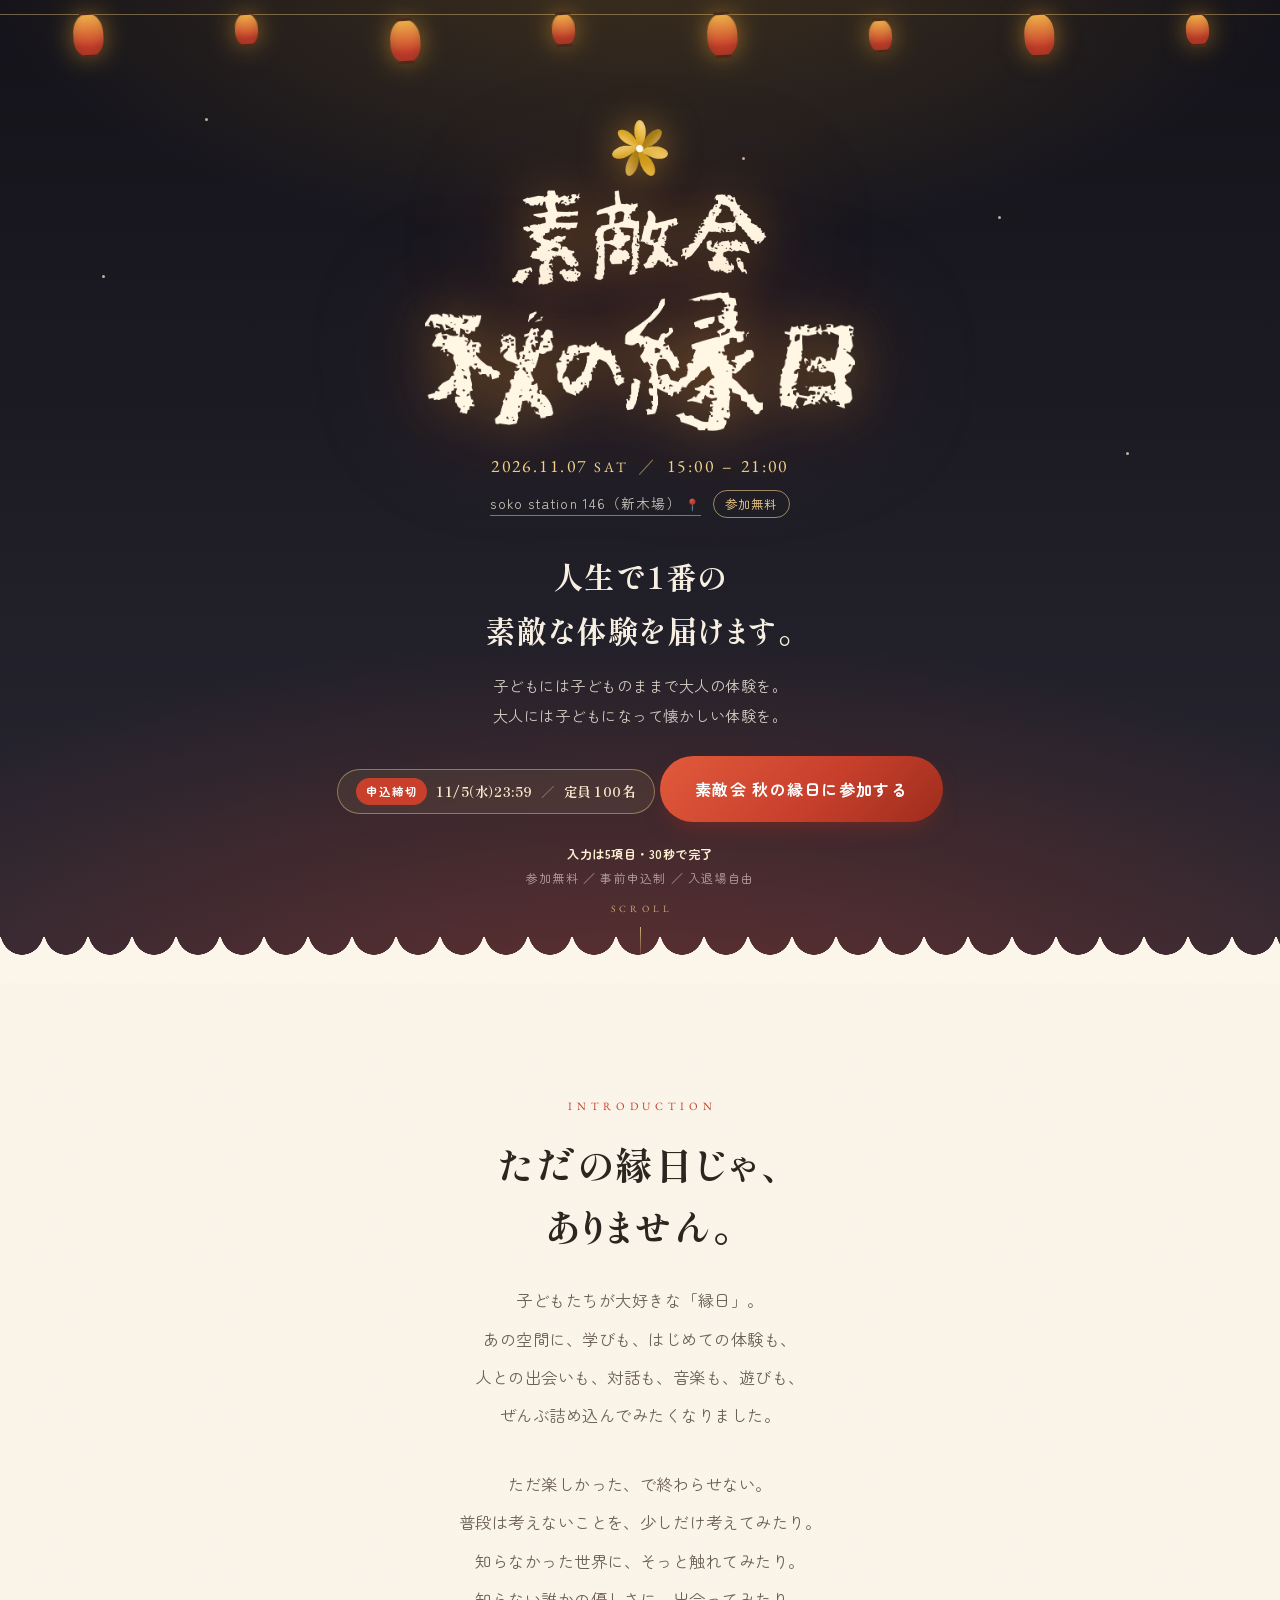
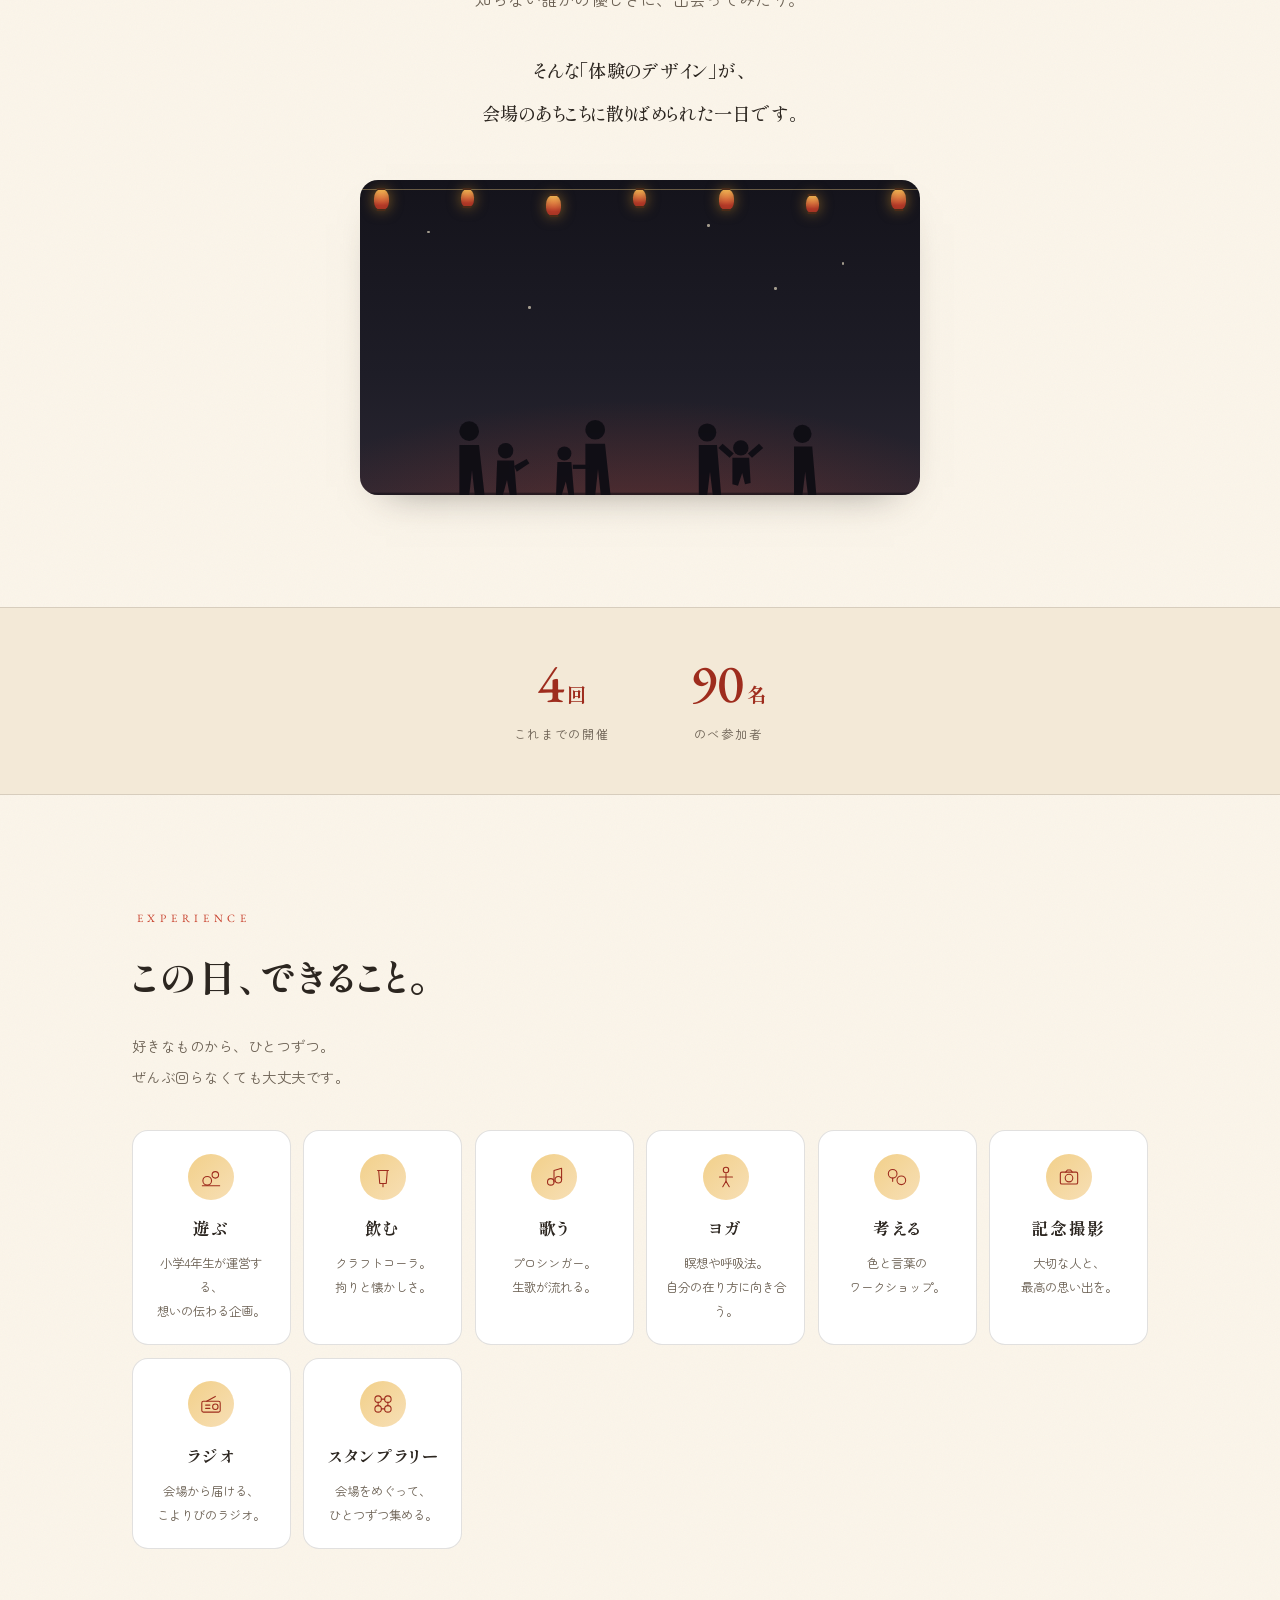
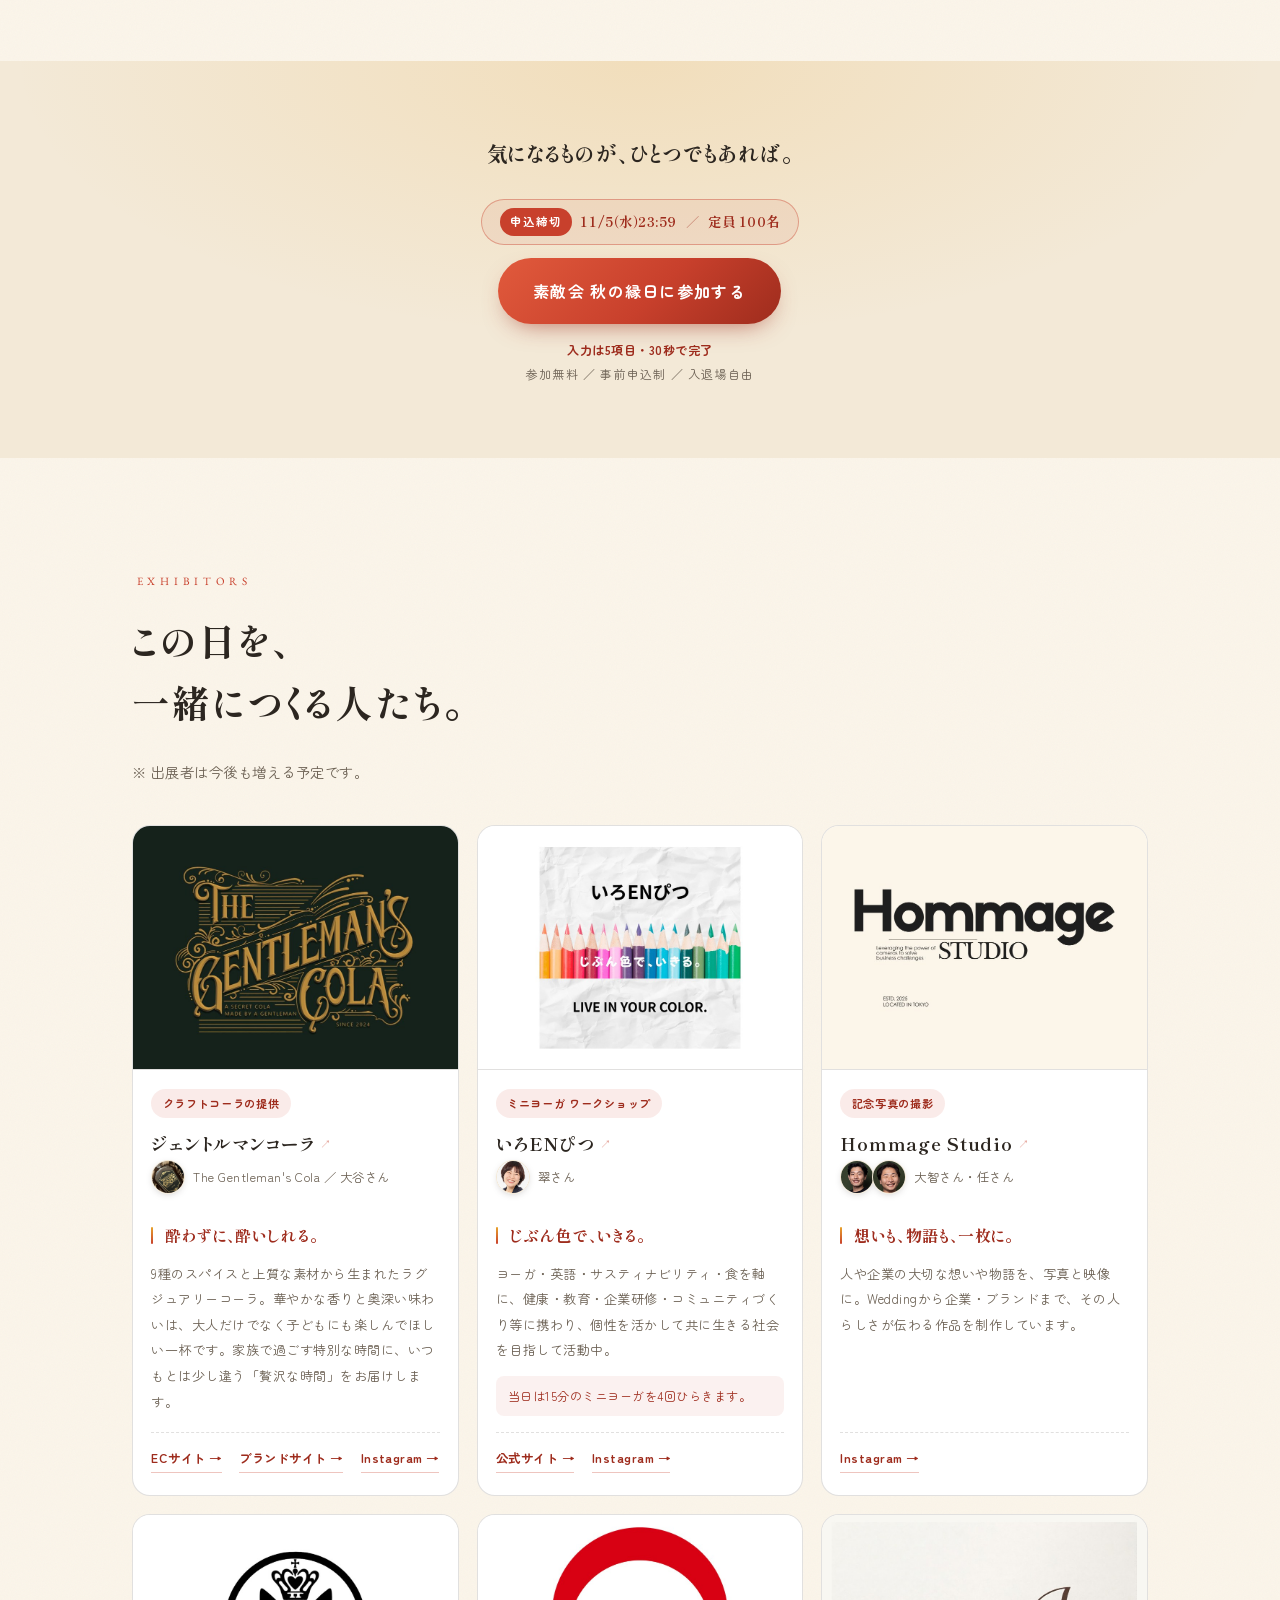
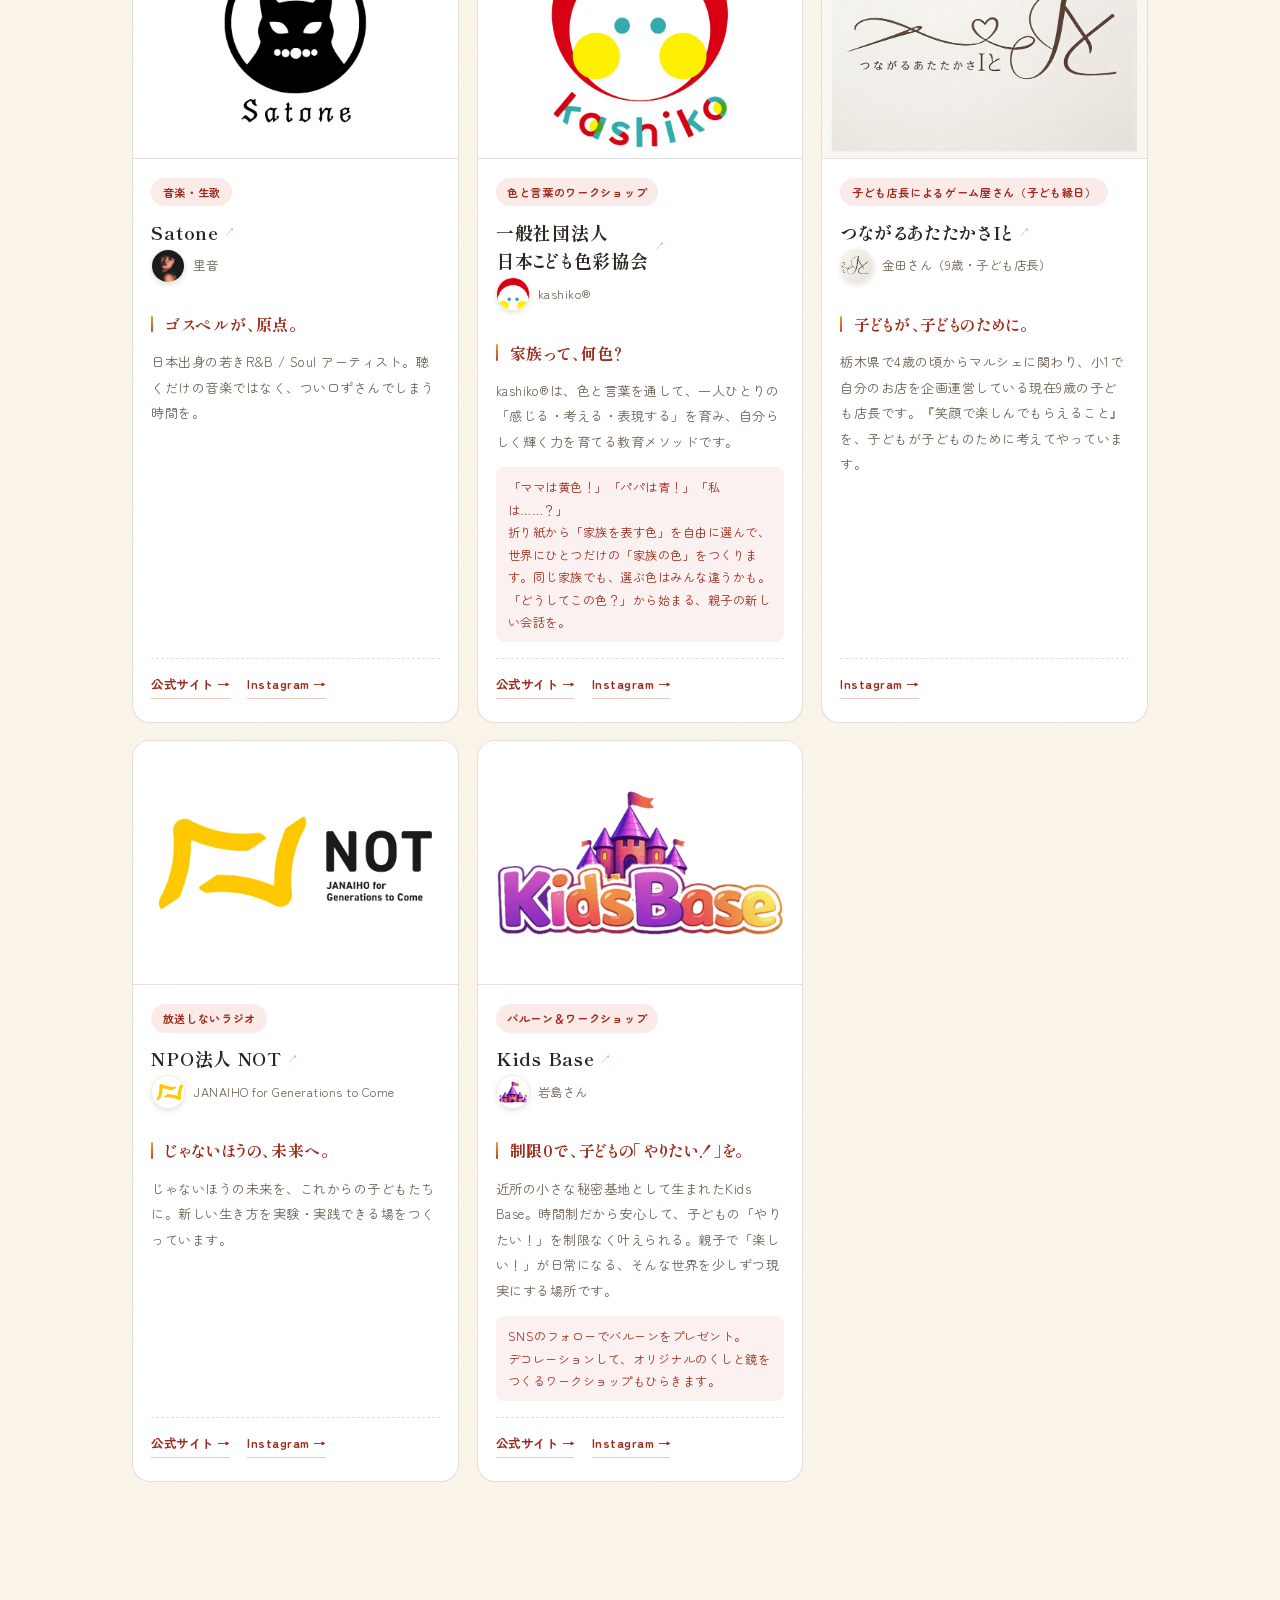
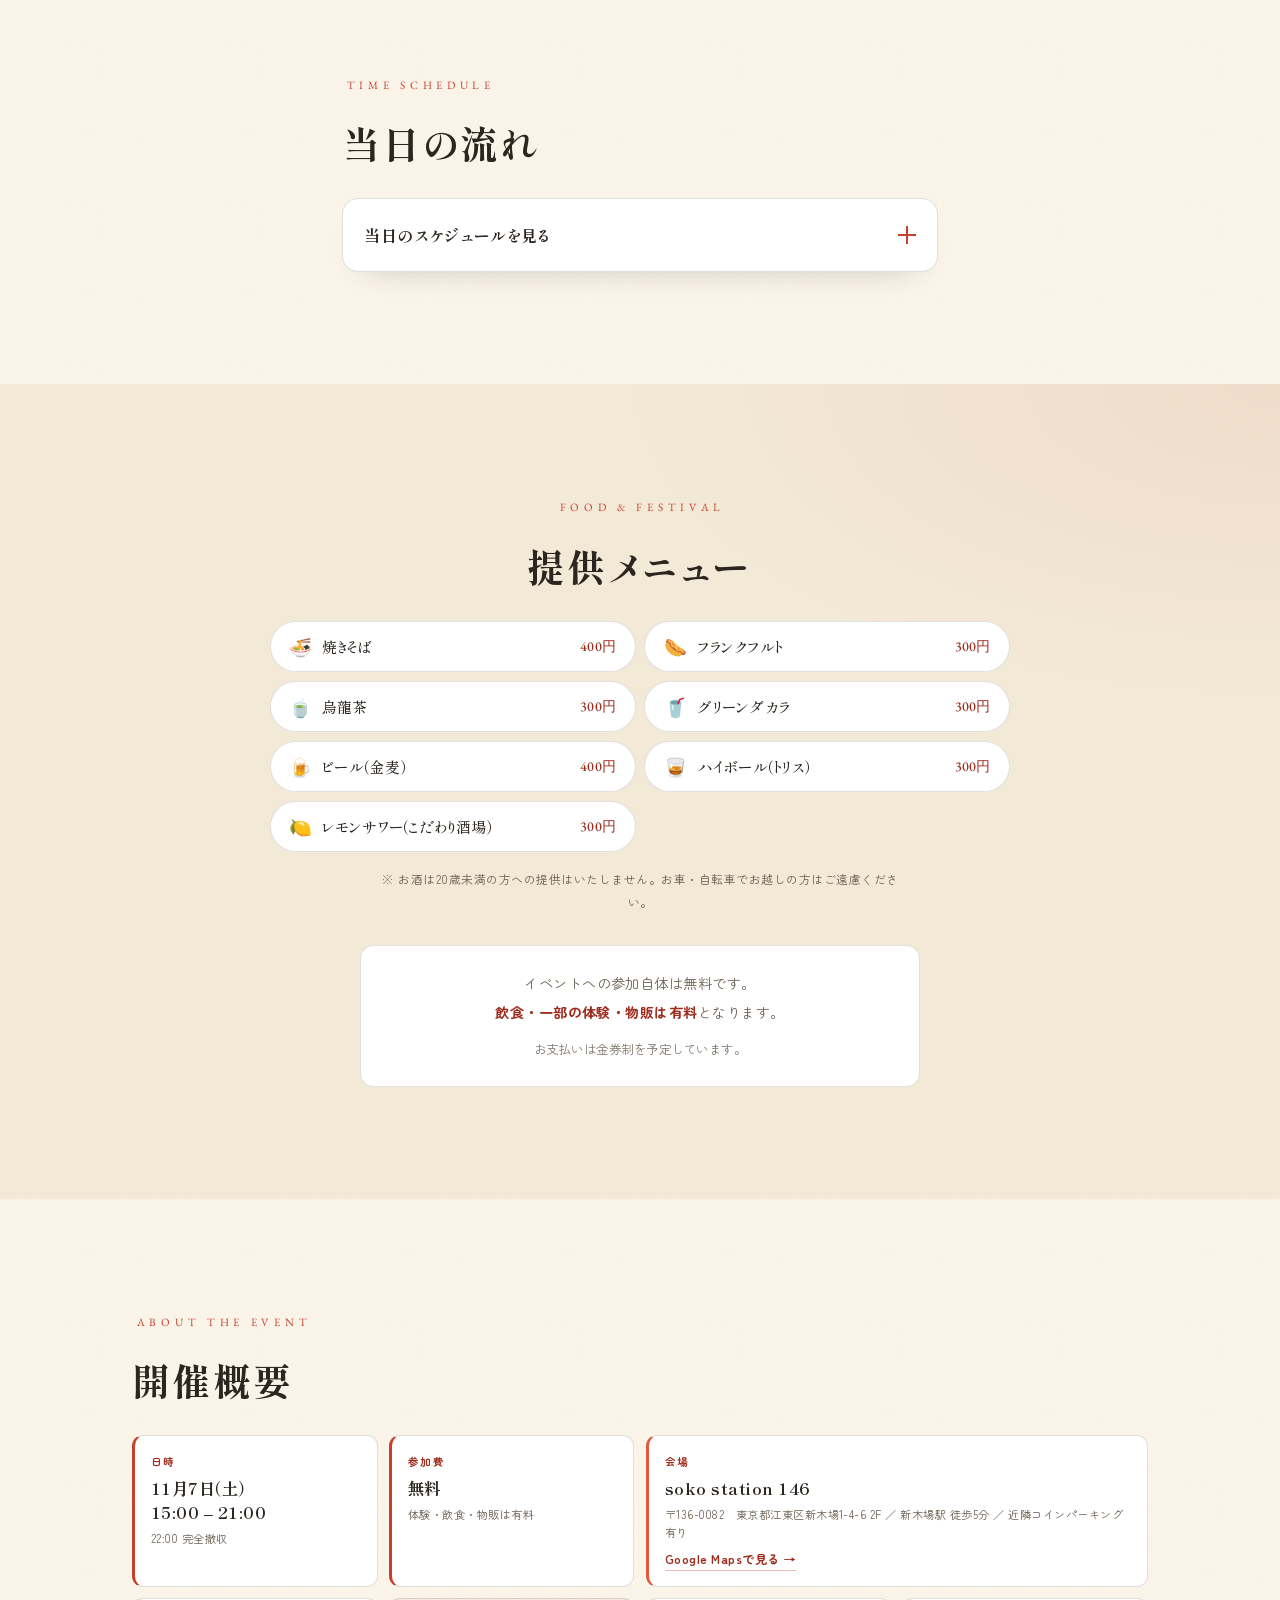
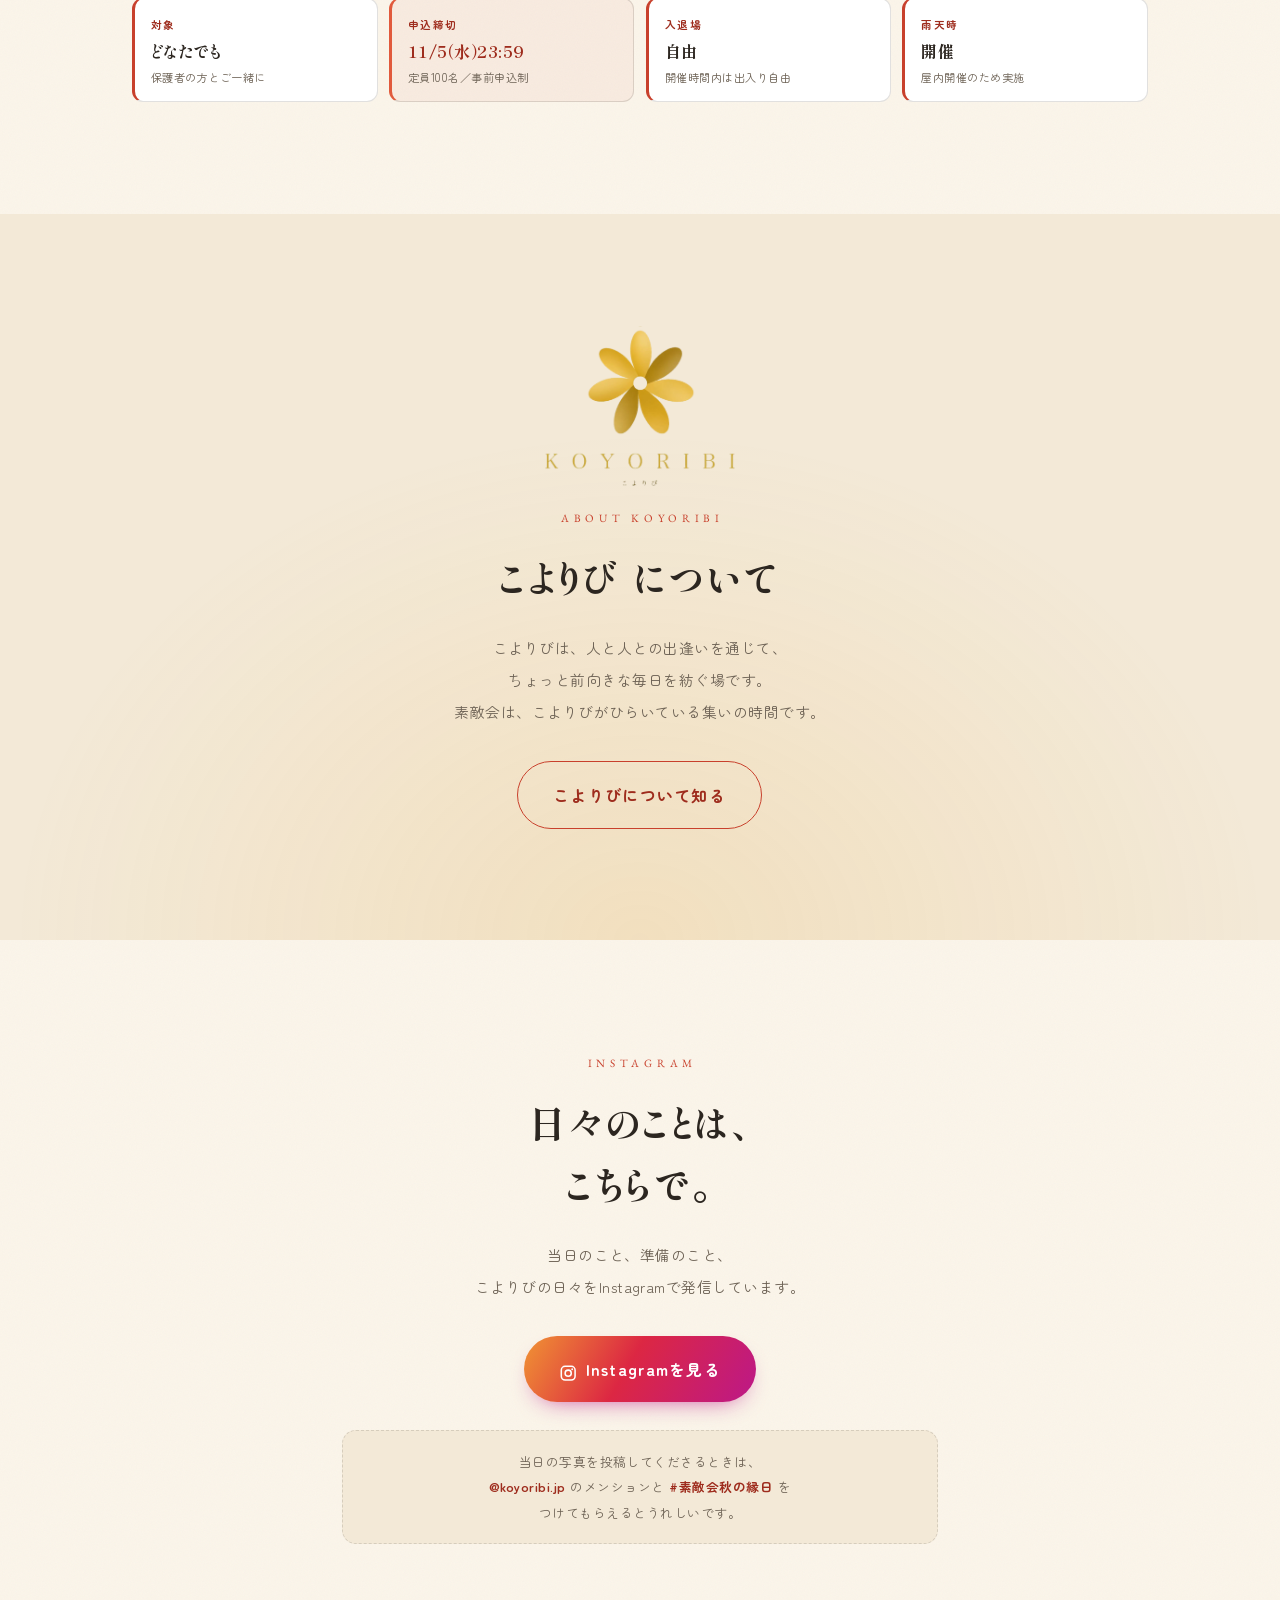
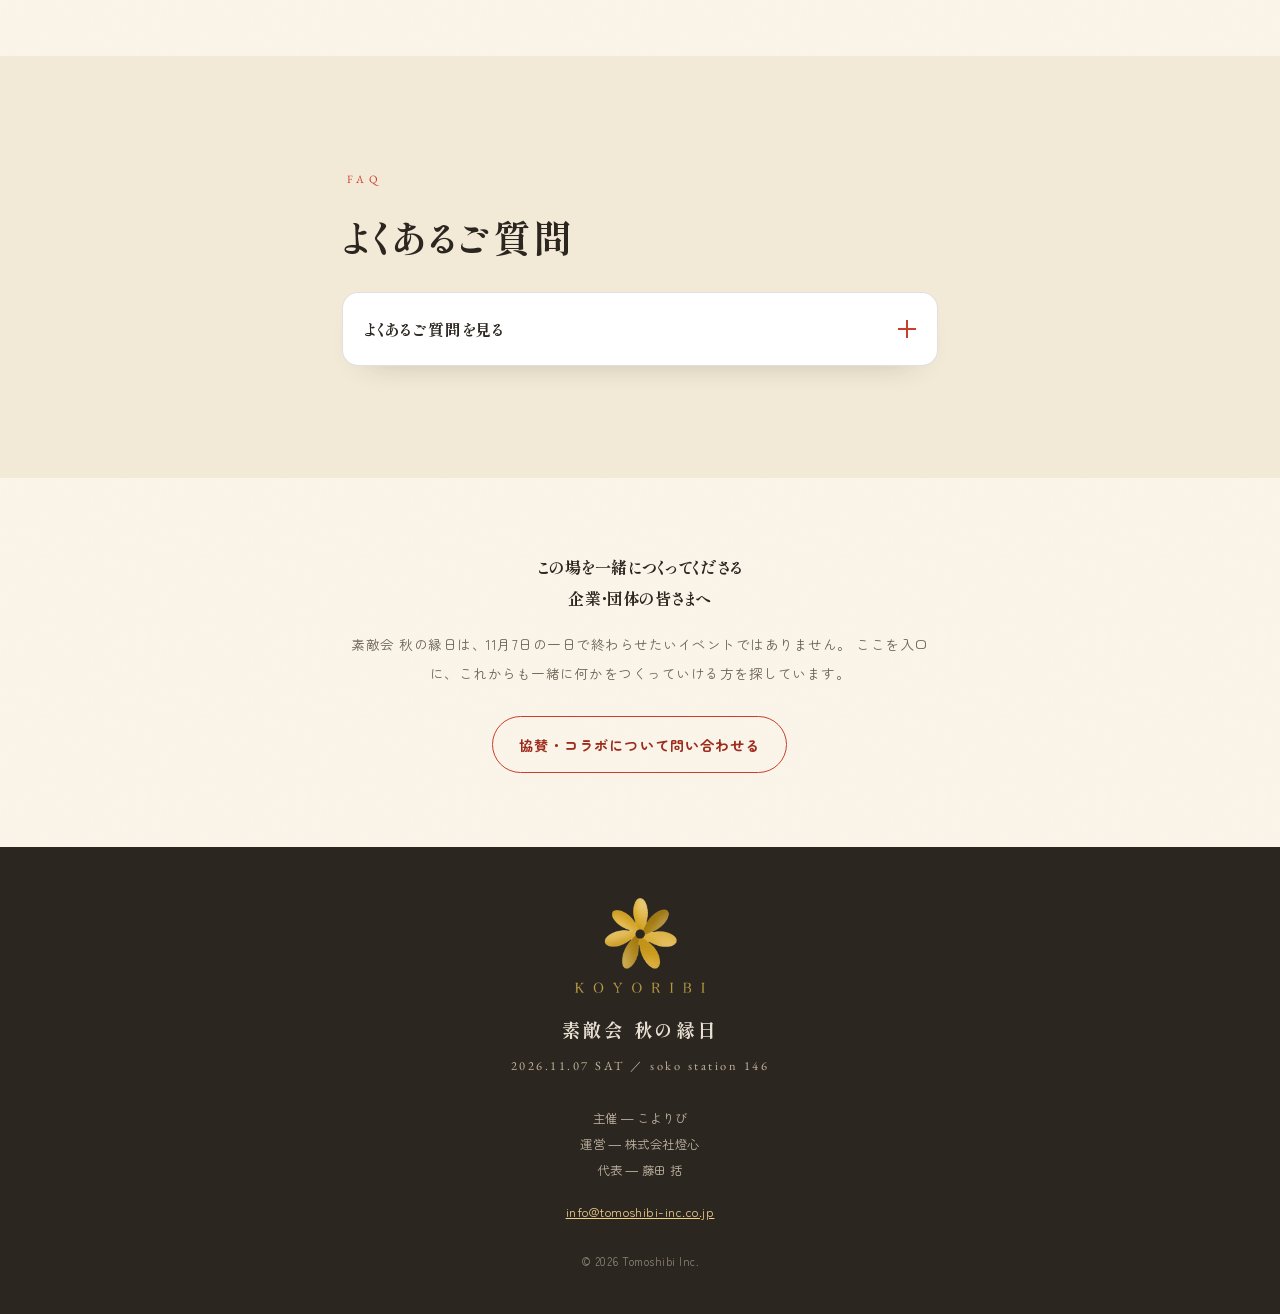
==== commit 6275a65d: "Add files via upload" ====
--- a/sutekikai/index.html
+++ b/sutekikai/index.html
@@ -6,12 +6,20 @@
 <title>素敵会 秋の縁日 ｜ 2026.11.07 SAT</title>
 <meta name="description" content="人生で1番の素敵な体験を届けます。2026年11月7日(土)15:00-21:00、soko station 146（新木場）。参加無料・入退場自由の、世代を越えた縁日。">
 
-<!-- OGP（画像は assets/ogp.jpg を置くと反映されます） -->
+<!-- OGP（SNSでシェアされたときの見た目。URLは絶対パスである必要があります） -->
 <meta property="og:type" content="website">
+<meta property="og:site_name" content="こよりび">
+<meta property="og:locale" content="ja_JP">
+<meta property="og:url" content="https://tomoshibiheart-jpg.github.io/koyoribi/sutekikai/">
 <meta property="og:title" content="素敵会 秋の縁日 ｜ 2026.11.07 SAT">
-<meta property="og:description" content="人生で1番の素敵な体験を届けます。">
-<meta property="og:image" content="assets/ogp.jpg">
+<meta property="og:description" content="11月7日（土）15:00-21:00、soko station 146。参加無料・入退場自由。子どもも大人も楽しめる、世代を越えた一日。">
+<meta property="og:image" content="https://tomoshibiheart-jpg.github.io/koyoribi/sutekikai/assets/ogp.jpg">
+<meta property="og:image:width" content="1200">
+<meta property="og:image:height" content="630">
 <meta name="twitter:card" content="summary_large_image">
+<meta name="twitter:title" content="素敵会 秋の縁日 ｜ 2026.11.07 SAT">
+<meta name="twitter:description" content="11月7日（土）15:00-21:00、soko station 146。参加無料・入退場自由。">
+<meta name="twitter:image" content="https://tomoshibiheart-jpg.github.io/koyoribi/sutekikai/assets/ogp.jpg">
 
 <link rel="icon" href="assets/logo.png">
 <link rel="preconnect" href="https://fonts.googleapis.com">
@@ -92,10 +100,16 @@
       大人には子どもになって懐かしい体験を。
     </p>
 
+    <p class="deadline deadline-dark">
+      <span class="dl-label">申込締切</span>
+      <span class="dl-main">11/5（水）23:59</span>
+      <span class="dl-sep" aria-hidden="true">／</span>
+      <span class="dl-main">定員 100名</span>
+    </p>
     <a class="btn btn-primary js-form-link" href="https://forms.gle/tsuHBca2GwUbTWYn9" target="_blank" rel="noopener" data-track="application">
       素敵会 秋の縁日に参加する
     </a>
-    <p class="hero-note">参加無料 ／ 事前申込制 ／ 入退場自由</p>
+    <p class="hero-note"><strong>入力は5項目・30秒で完了</strong><br>参加無料 ／ 事前申込制 ／ 入退場自由</p>
   </div>
 
   <div class="scroll-cue" aria-hidden="true"><span>SCROLL</span></div>
@@ -183,6 +197,18 @@
     </div>
   </div>
 </section>
+
+<!-- ============================================================
+     実績の数字
+     ============================================================ -->
+<div class="record reveal">
+  <div class="wrap-n">
+    <ul class="record-list">
+      <li><span class="rec-num">4</span><span class="rec-unit">回</span><span class="rec-label">これまでの開催</span></li>
+      <li><span class="rec-num">90</span><span class="rec-unit">名</span><span class="rec-label">のべ参加者</span></li>
+    </ul>
+  </div>
+</div>
 
 <!-- ============================================================
      SECTION 4 ｜ EXPERIENCE この日、できること。
@@ -250,10 +276,16 @@
 <section class="cta-mid">
   <div class="wrap-n reveal">
     <p class="cta-mid-copy">気になるものが、ひとつでもあれば。</p>
+    <p class="deadline">
+      <span class="dl-label">申込締切</span>
+      <span class="dl-main">11/5（水）23:59</span>
+      <span class="dl-sep" aria-hidden="true">／</span>
+      <span class="dl-main">定員 100名</span>
+    </p>
     <a class="btn btn-primary js-form-link" href="https://forms.gle/tsuHBca2GwUbTWYn9" target="_blank" rel="noopener" data-track="application">
       素敵会 秋の縁日に参加する
     </a>
-    <p class="hero-note">参加無料 ／ 事前申込制 ／ 入退場自由</p>
+    <p class="hero-note"><strong>入力は5項目・30秒で完了</strong><br>参加無料 ／ 事前申込制 ／ 入退場自由</p>
   </div>
 </section>
 
@@ -594,7 +626,7 @@
       <div class="ol-card reveal ol-venue"><dt>会場</dt><dd>soko station 146<span class="ol-sub">〒136-0082　東京都江東区新木場1-4-6 2F ／ 新木場駅 徒歩5分 ／ 近隣コインパーキング有り</span>
         <a class="ol-map" href="https://www.google.com/maps/search/?api=1&amp;query=%E6%9D%B1%E4%BA%AC%E9%83%BD%E6%B1%9F%E6%9D%B1%E5%8C%BA%E6%96%B0%E6%9C%A8%E5%A0%B41-4-6" target="_blank" rel="noopener">Google Mapsで見る →</a></dd></div>
       <div class="ol-card reveal"><dt>対象</dt><dd>どなたでも<span class="ol-sub">保護者の方とご一緒に</span></dd></div>
-      <div class="ol-card reveal"><dt>参加形式</dt><dd>事前申込制<span class="ol-sub">当日受付は混雑状況次第</span></dd></div>
+      <div class="ol-card reveal ol-deadline"><dt>申込締切</dt><dd>11/5（水）23:59<span class="ol-sub">定員100名／事前申込制</span></dd></div>
       <div class="ol-card reveal"><dt>入退場</dt><dd>自由<span class="ol-sub">開催時間内は出入り自由</span></dd></div>
       <div class="ol-card reveal"><dt>雨天時</dt><dd>開催<span class="ol-sub">屋内開催のため実施</span></dd></div>
     </dl>
@@ -788,7 +820,7 @@
 
 <!-- スマホ用 固定CTA -->
 <div class="sticky-cta" id="stickyCta" aria-hidden="true">
-  <div class="sc-text"><strong>11/7（土）</strong>参加無料・入退場自由</div>
+  <div class="sc-text"><strong>11/7（土）</strong>参加無料<br><span class="sc-dl">締切 11/5・定員100名</span></div>
   <a class="sc-btn js-form-link" href="https://forms.gle/tsuHBca2GwUbTWYn9" target="_blank" rel="noopener" data-track="application">参加する</a>
 </div>
 
--- a/sutekikai/styles.css
+++ b/sutekikai/styles.css
@@ -200,7 +200,7 @@
   position:relative;
   min-height:100svh;
   display:flex; align-items:center; justify-content:center;
-  padding:6.5rem 1.2rem 5.5rem;
+  padding:5.0rem 1.2rem 5.8rem;
   background:
     radial-gradient(120% 70% at 50% 108%, rgba(200,64,44,.38), transparent 62%),
     radial-gradient(90% 55% at 50% -8%,  rgba(232,163,44,.22), transparent 60%),
@@ -277,13 +277,13 @@
 /* ヒーロー本体 */
 .hero-inner{ position:relative; text-align:center; max-width:640px; }
 .hero-logo{
-  width:60px; height:60px; margin:0 auto 1.3rem;
+  width:56px; height:56px; margin:0 auto .85rem;
   filter:drop-shadow(0 0 18px rgba(232,163,44,.55));
-  opacity:0; animation:hIn 1s var(--ease) 2.5s forwards;
+  opacity:0; animation:hIn 1s var(--ease) 2.4s forwards;
 }
 /* 書き文字のタイトル（素敵会 ／ 秋の縁日） */
 .hero-title{
-  margin:0 auto 1.35rem;
+  margin:0 auto 1.05rem;
   display:flex; flex-direction:column; align-items:center;
   gap:.35rem;
   width:100%;
@@ -293,10 +293,10 @@
   filter:drop-shadow(0 0 26px rgba(232,163,44,.42))
          drop-shadow(0 0 60px rgba(200,64,44,.3));
   opacity:0;
-  animation:hTitle 1.4s var(--ease) forwards;
-}
-.hero-title .ht-1{ width:min(47%, 240px); animation-delay:2.9s; }
-.hero-title .ht-2{ width:min(79%, 400px); animation-delay:3.35s; }
+  animation:hTitle 1s var(--ease) forwards;
+}
+.hero-title .ht-1{ width:min(47%, 240px); animation-delay:2.65s; }
+.hero-title .ht-2{ width:min(79%, 400px); animation-delay:2.95s; }
 @keyframes hTitle{ from{ opacity:0; transform:translateY(20px) scale(.93); } to{ opacity:1; transform:none; } }
 @media (min-width:760px){
   .hero-title{ gap:.45rem; }
@@ -310,14 +310,14 @@
   letter-spacing:.14em; color:#F2D08A;
   display:flex; flex-wrap:wrap; justify-content:center; gap:.2rem .55rem;
   margin-bottom:.4rem;
-  opacity:0; animation:hIn .9s var(--ease) 3.95s forwards;
+  opacity:0; animation:hIn .9s var(--ease) 3.3s forwards;
 }
 .hero-meta em{ font-style:normal; font-size:.82em; letter-spacing:.2em; }
 .hm-sep{ opacity:.5; }
 .hero-place{
   font-size:.86rem; color:rgba(247,240,226,.8); letter-spacing:.08em;
   margin-bottom:2rem;
-  opacity:0; animation:hIn .9s var(--ease) 4.1s forwards;
+  opacity:0; animation:hIn .9s var(--ease) 3.4s forwards;
 }
 .hero-map{
   border-bottom:1px solid rgba(242,208,138,.5);
@@ -335,21 +335,21 @@
 .hero-copy{
   font-family:var(--mincho); font-weight:700;
   font-size:clamp(1.35rem,6vw,1.9rem);
-  line-height:1.8; letter-spacing:.06em;
-  margin-bottom:1.1rem;
-  opacity:0; animation:hIn 1.1s var(--ease) 4.3s forwards;
+  line-height:1.75; letter-spacing:.06em;
+  margin-bottom:.9rem;
+  opacity:0; animation:hIn 1.1s var(--ease) 3.6s forwards;
 }
 .hero-sub{
   font-size:clamp(.84rem,3.4vw,.95rem);
-  line-height:2; color:rgba(247,240,226,.82);
-  margin-bottom:2.3rem;
-  opacity:0; animation:hIn 1.1s var(--ease) 4.55s forwards;
-}
-.hero-inner .btn{ opacity:0; animation:hIn 1s var(--ease) 4.8s forwards; }
+  line-height:1.95; color:rgba(247,240,226,.82);
+  margin-bottom:1.6rem;
+  opacity:0; animation:hIn 1.1s var(--ease) 3.75s forwards;
+}
+.hero-inner .btn{ opacity:0; animation:hIn 1s var(--ease) 3.9s forwards; }
 .hero-note{
   margin-top:.9rem; font-size:.75rem; letter-spacing:.1em;
   color:rgba(247,240,226,.62);
-  opacity:0; animation:hIn 1s var(--ease) 4.95s forwards;
+  opacity:0; animation:hIn 1s var(--ease) 4.0s forwards;
 }
 @keyframes hIn{ from{ opacity:0; transform:translateY(14px); } to{ opacity:1; transform:none; } }
 
@@ -357,7 +357,7 @@
   position:absolute; bottom:1.4rem; left:0; right:0; text-align:center;
   font-family:var(--latin); font-size:.6rem; letter-spacing:.44em; text-indent:.44em;
   color:rgba(242,208,138,.75);
-  opacity:0; animation:hIn 1s ease 5.5s forwards;
+  opacity:0; animation:hIn 1s ease 4.3s forwards;
 }
 .scroll-cue::after{
   content:""; display:block; width:1px; height:34px; margin:.5rem auto 0;
@@ -378,6 +378,78 @@
   -webkit-mask:radial-gradient(22px 24px at 22px -6px, transparent 98%, #000) repeat-x;
           mask:radial-gradient(22px 24px at 22px -6px, transparent 98%, #000) repeat-x;
   -webkit-mask-size:44px 46px; mask-size:44px 46px;
+}
+
+/* ============================================================
+   締切・定員バッジ
+   ============================================================ */
+.deadline{
+  display:inline-flex; flex-wrap:wrap; align-items:center; justify-content:center;
+  gap:.1rem .55rem;
+  margin:0 auto .85rem;
+  padding:.5rem 1.15rem;
+  border:1px solid rgba(200,64,44,.4);
+  border-radius:999px;
+  background:rgba(200,64,44,.07);
+  font-size:.84rem; letter-spacing:.04em;
+  color:var(--shu-dark);
+}
+.deadline .dl-label{
+  font-size:.72rem; font-weight:700;
+  background:var(--shu); color:#fff;
+  border-radius:999px; padding:.14rem .62rem;
+  letter-spacing:.08em;
+}
+.deadline .dl-main{ font-family:var(--mincho); font-weight:700; }
+.deadline .dl-sep{ opacity:.45; }
+/* 暗い地（ヒーロー）用 */
+.deadline-dark{
+  border-color:rgba(242,208,138,.45);
+  background:rgba(242,208,138,.08);
+  color:#F6E9CC;
+}
+.deadline-dark .dl-label{ background:var(--shu); color:#fff; }
+.hero-inner .deadline{ opacity:0; animation:hIn 1s var(--ease) 3.8s forwards; }
+.hero-note strong{
+  display:inline-block;
+  color:#FFF0D2; font-weight:700;
+  letter-spacing:.04em;
+}
+.cta-mid .hero-note strong{ color:var(--shu-dark); }
+@media (max-width:380px){
+  .deadline{ font-size:.78rem; padding:.48rem .9rem; }
+}
+
+/* ============================================================
+   実績の数字
+   ============================================================ */
+.record{
+  padding:clamp(2.2rem,6vw,3rem) 0;
+  background:var(--kinari-d);
+  border-top:1px solid var(--line);
+  border-bottom:1px solid var(--line);
+}
+.record-list{
+  list-style:none;
+  display:flex; justify-content:center; align-items:flex-start;
+  gap:clamp(2.2rem,10vw,5rem);
+}
+.record-list li{ text-align:center; }
+.rec-num{
+  font-family:var(--latin); font-weight:500;
+  font-size:clamp(2.6rem,11vw,3.4rem);
+  line-height:1; color:var(--shu-dark);
+  letter-spacing:.01em;
+}
+.rec-unit{
+  font-family:var(--mincho); font-weight:700;
+  font-size:clamp(1rem,3.6vw,1.2rem);
+  color:var(--shu-dark); margin-left:.12em;
+}
+.rec-label{
+  display:block; margin-top:.5rem;
+  font-size:.76rem; letter-spacing:.14em;
+  color:var(--sumi-sub);
 }
 
 /* ============================================================
@@ -452,8 +524,8 @@
 .sc-fw.f1{ top:30%; left:23%; transform:scale(1.15); }
 .sc-fw.f2{ top:22%; left:72%; animation-delay:2.2s; transform:scale(1.3); }
 .sc-fw.f2::after{ animation-delay:2.2s; }
-.sc-fw.f3{ top:41%; left:49%; animation-delay:4.3s; transform:scale(.85); }
-.sc-fw.f3::after{ animation-delay:4.3s; }
+.sc-fw.f3{ top:41%; left:49%; animation-delay:3.6s; transform:scale(.85); }
+.sc-fw.f3::after{ animation-delay:3.6s; }
 @keyframes scFw{
   0%   { opacity:0; }
   6%   { opacity:1; }
@@ -463,7 +535,7 @@
 }
 .sc-fw::before{ animation:scBurst 6.5s ease-out infinite; }
 .sc-fw.f2::before{ animation-delay:2.2s; }
-.sc-fw.f3::before{ animation-delay:4.3s; }
+.sc-fw.f3::before{ animation-delay:3.6s; }
 @keyframes scBurst{
   0%   { transform:scale(.25); }
   8%   { transform:scale(1); }
@@ -865,6 +937,8 @@
 }
 /* 会場だけは横いっぱい */
 .ol-venue{ grid-column:1 / -1; }
+.ol-deadline{ border-left-color:var(--aka); background:rgba(200,64,44,.05); }
+.ol-deadline dd{ color:var(--shu-dark); }
 @media (min-width:720px){
   .outline-grid{ grid-template-columns:repeat(4, minmax(0,1fr)); gap:.7rem; }
   .ol-venue{ grid-column:span 2; }
@@ -1043,7 +1117,8 @@
   transition:transform .45s var(--ease);
 }
 .sticky-cta.show{ transform:none; }
-.sc-text{ font-size:.72rem; color:#E9E0D0; line-height:1.5; letter-spacing:.02em; }
+.sc-text{ font-size:.72rem; color:#E9E0D0; line-height:1.45; letter-spacing:.02em; }
+.sc-dl{ font-size:.66rem; color:#C3B49A; }
 .sc-text strong{ color:var(--ki-pale); }
 .sc-btn{
   flex:0 0 auto;
@@ -1095,7 +1170,7 @@
   }
   .reveal{ opacity:1 !important; transform:none !important; }
   .hero-logo,.hero-title .ht-line,.hero-title,.hero-meta,.hero-place,
-  .hero-copy,.hero-sub,.hero-inner .btn,.hero-note,.scroll-cue,.lantern,
+  .hero-copy,.hero-sub,.hero-inner .btn,.hero-note,.hero-inner .deadline,.scroll-cue,.lantern,
   .sc-lantern,.sc-star{ opacity:1 !important; }
   .sc-fw{ opacity:0 !important; }
   #opening{ display:none !important; }
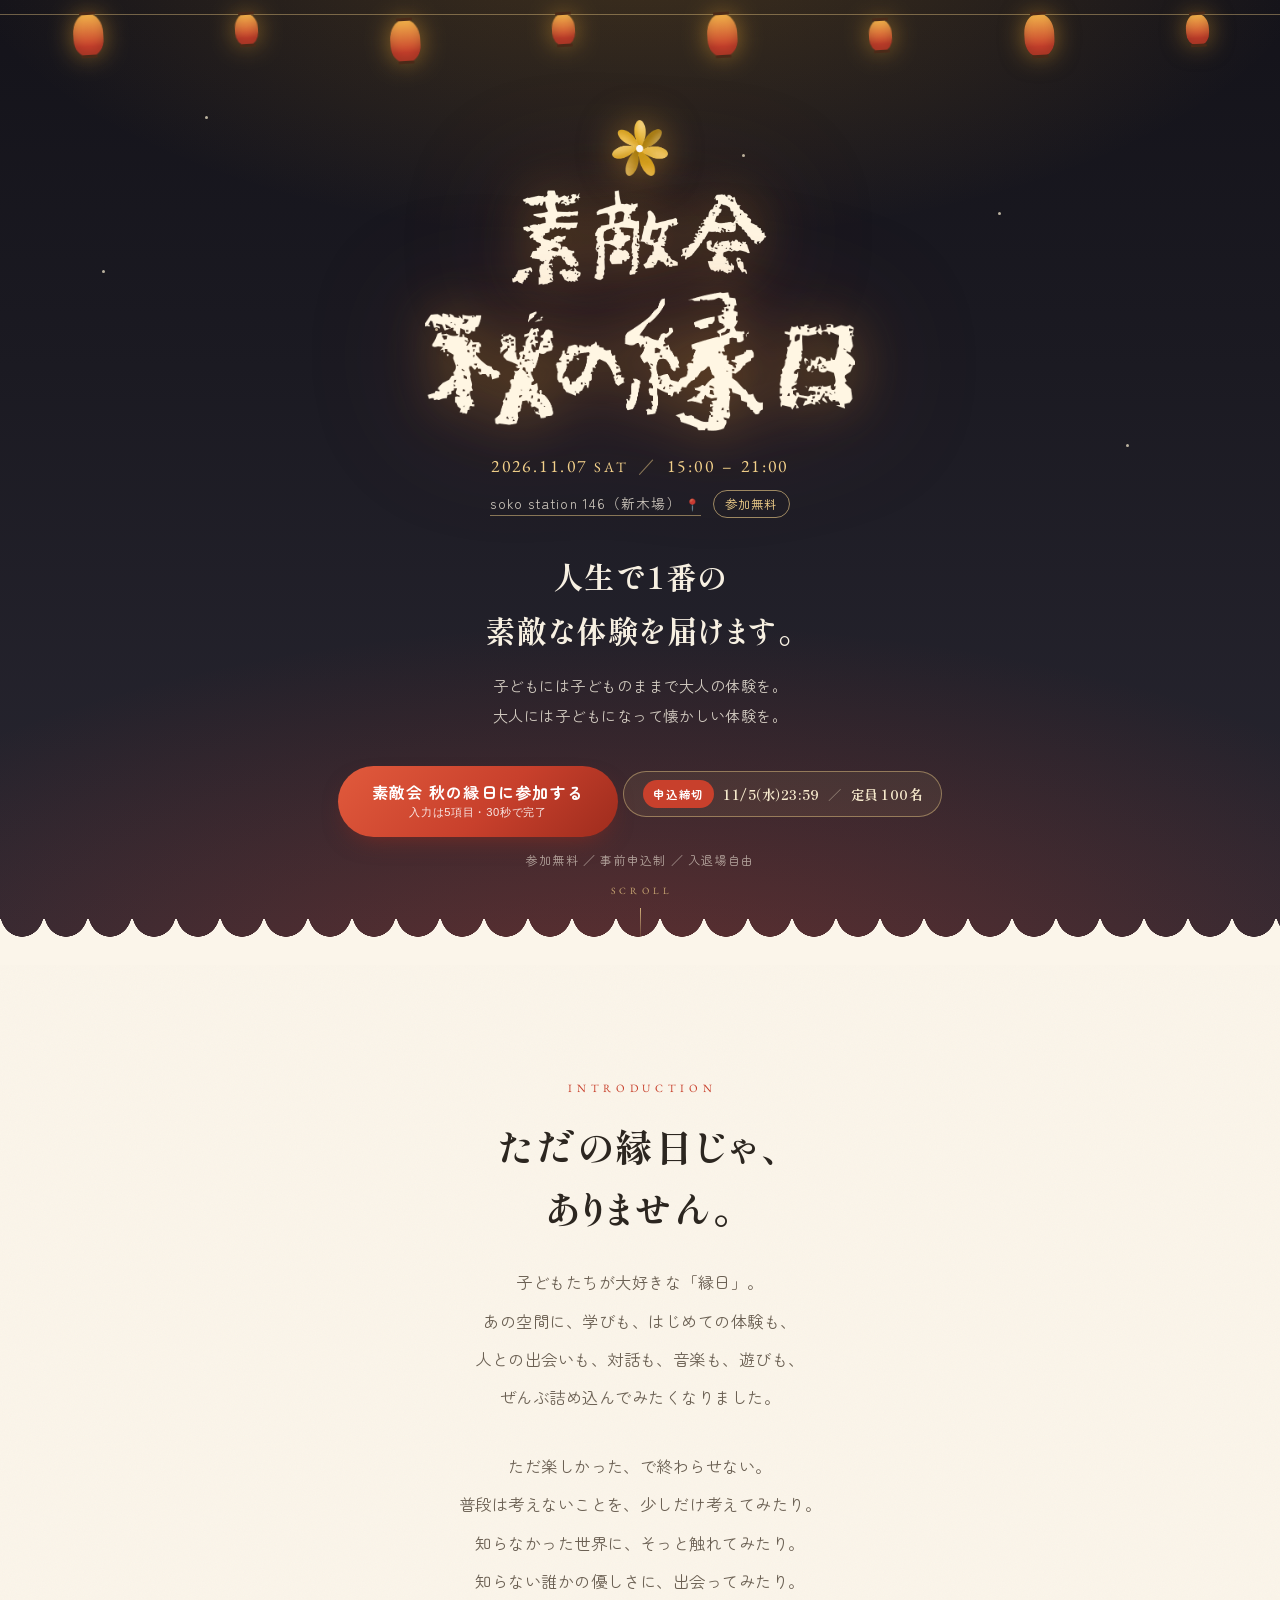
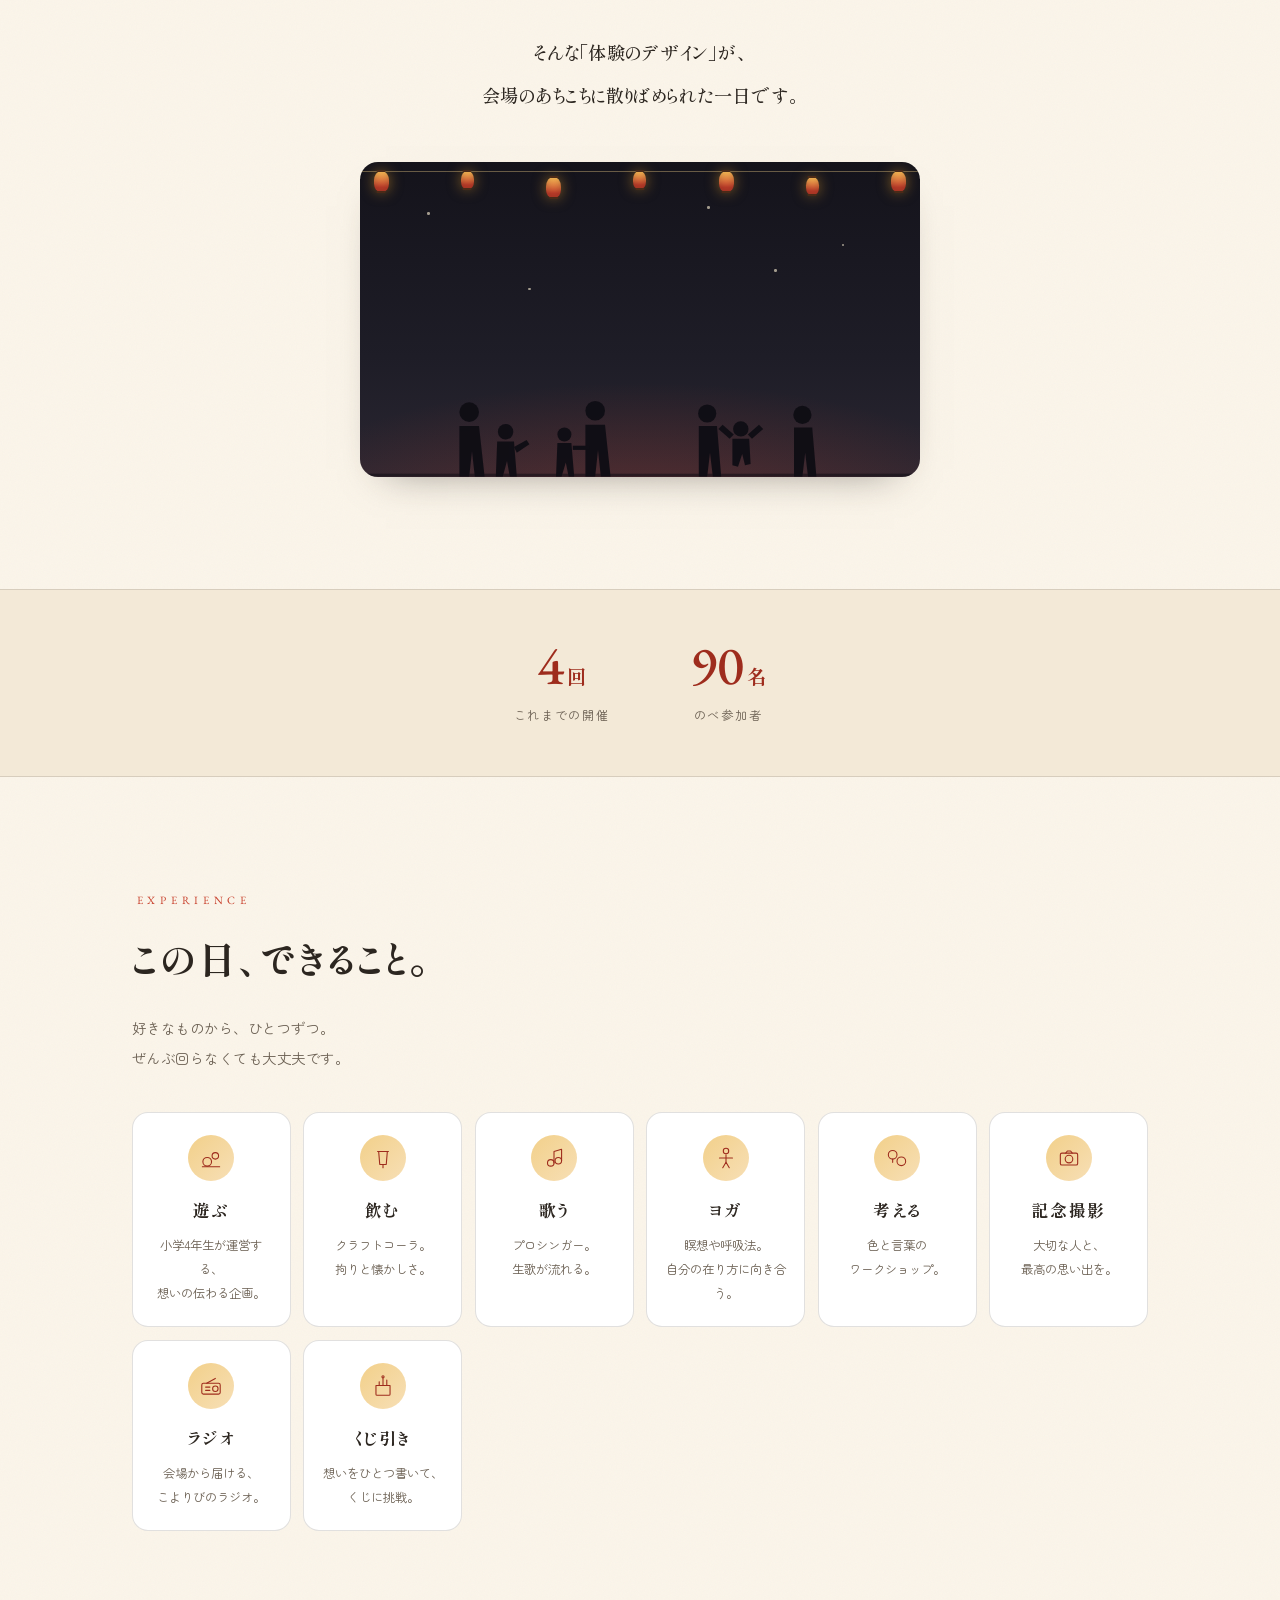
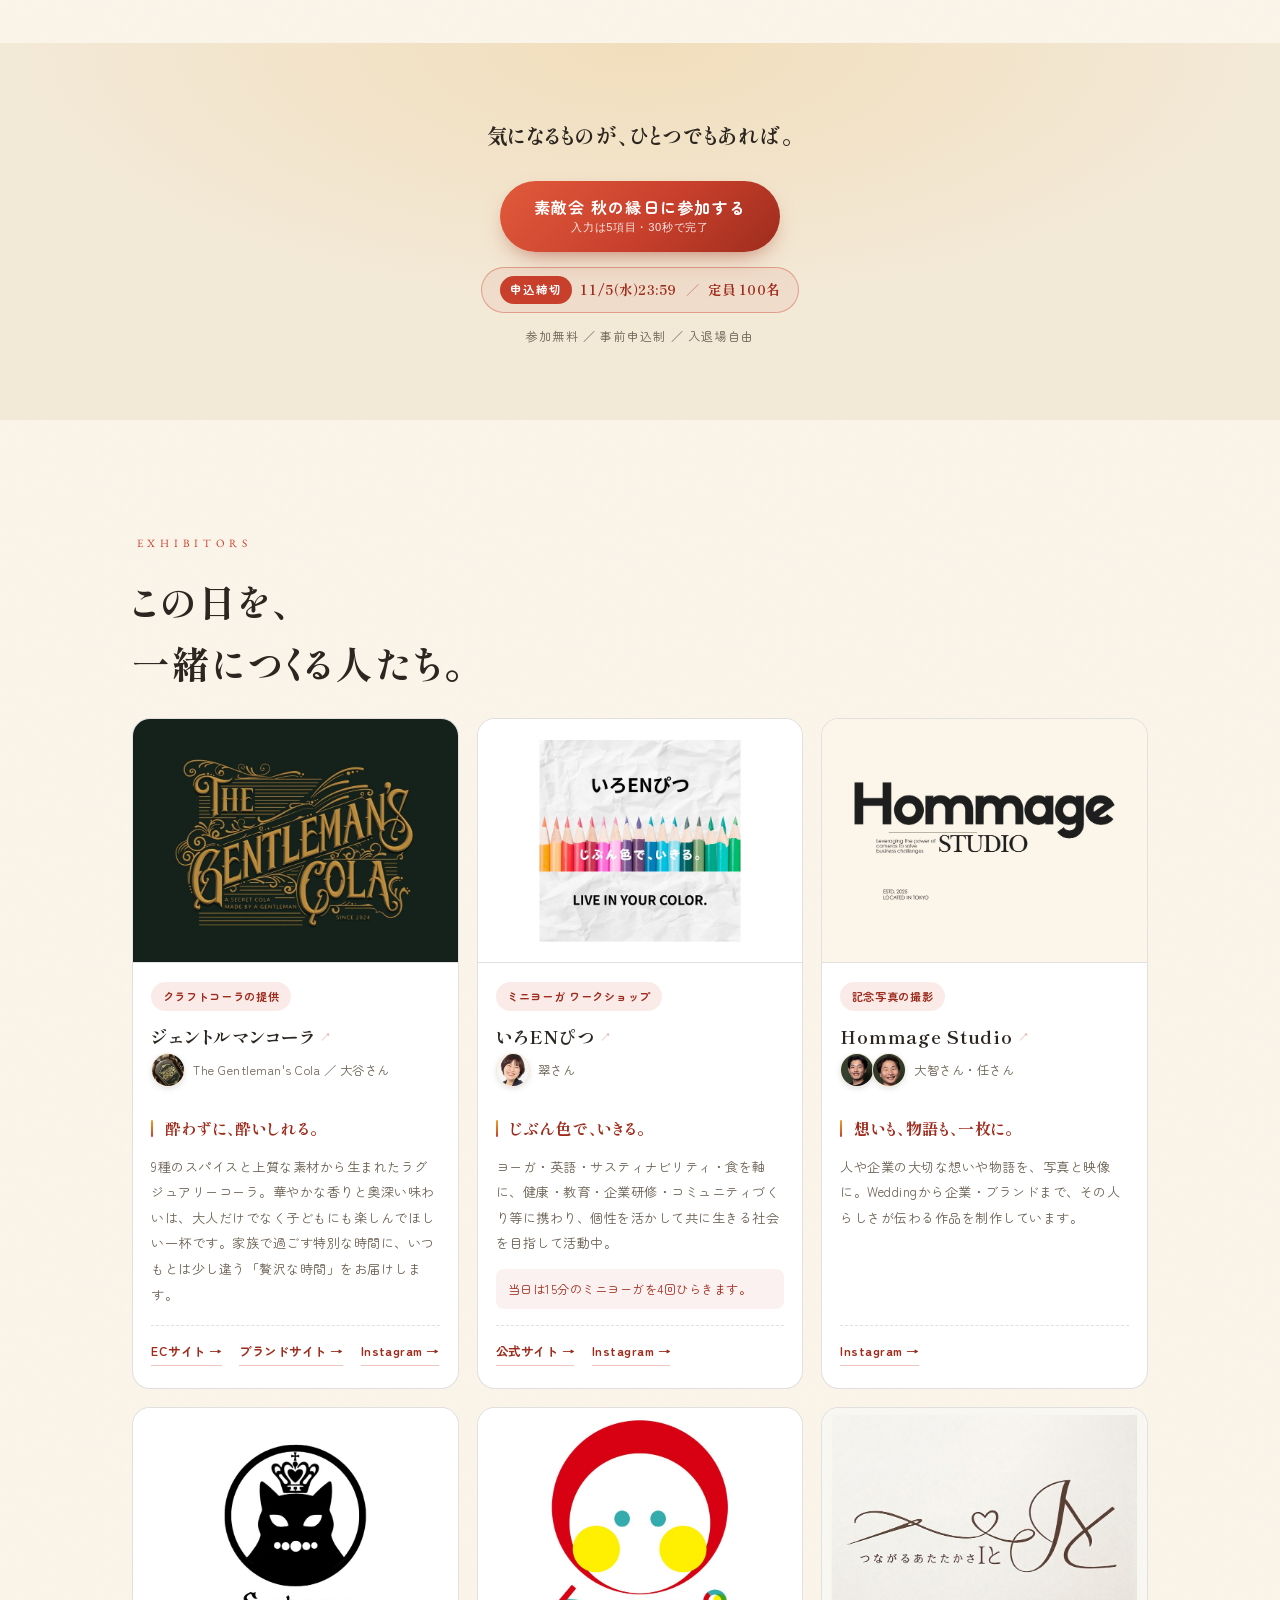
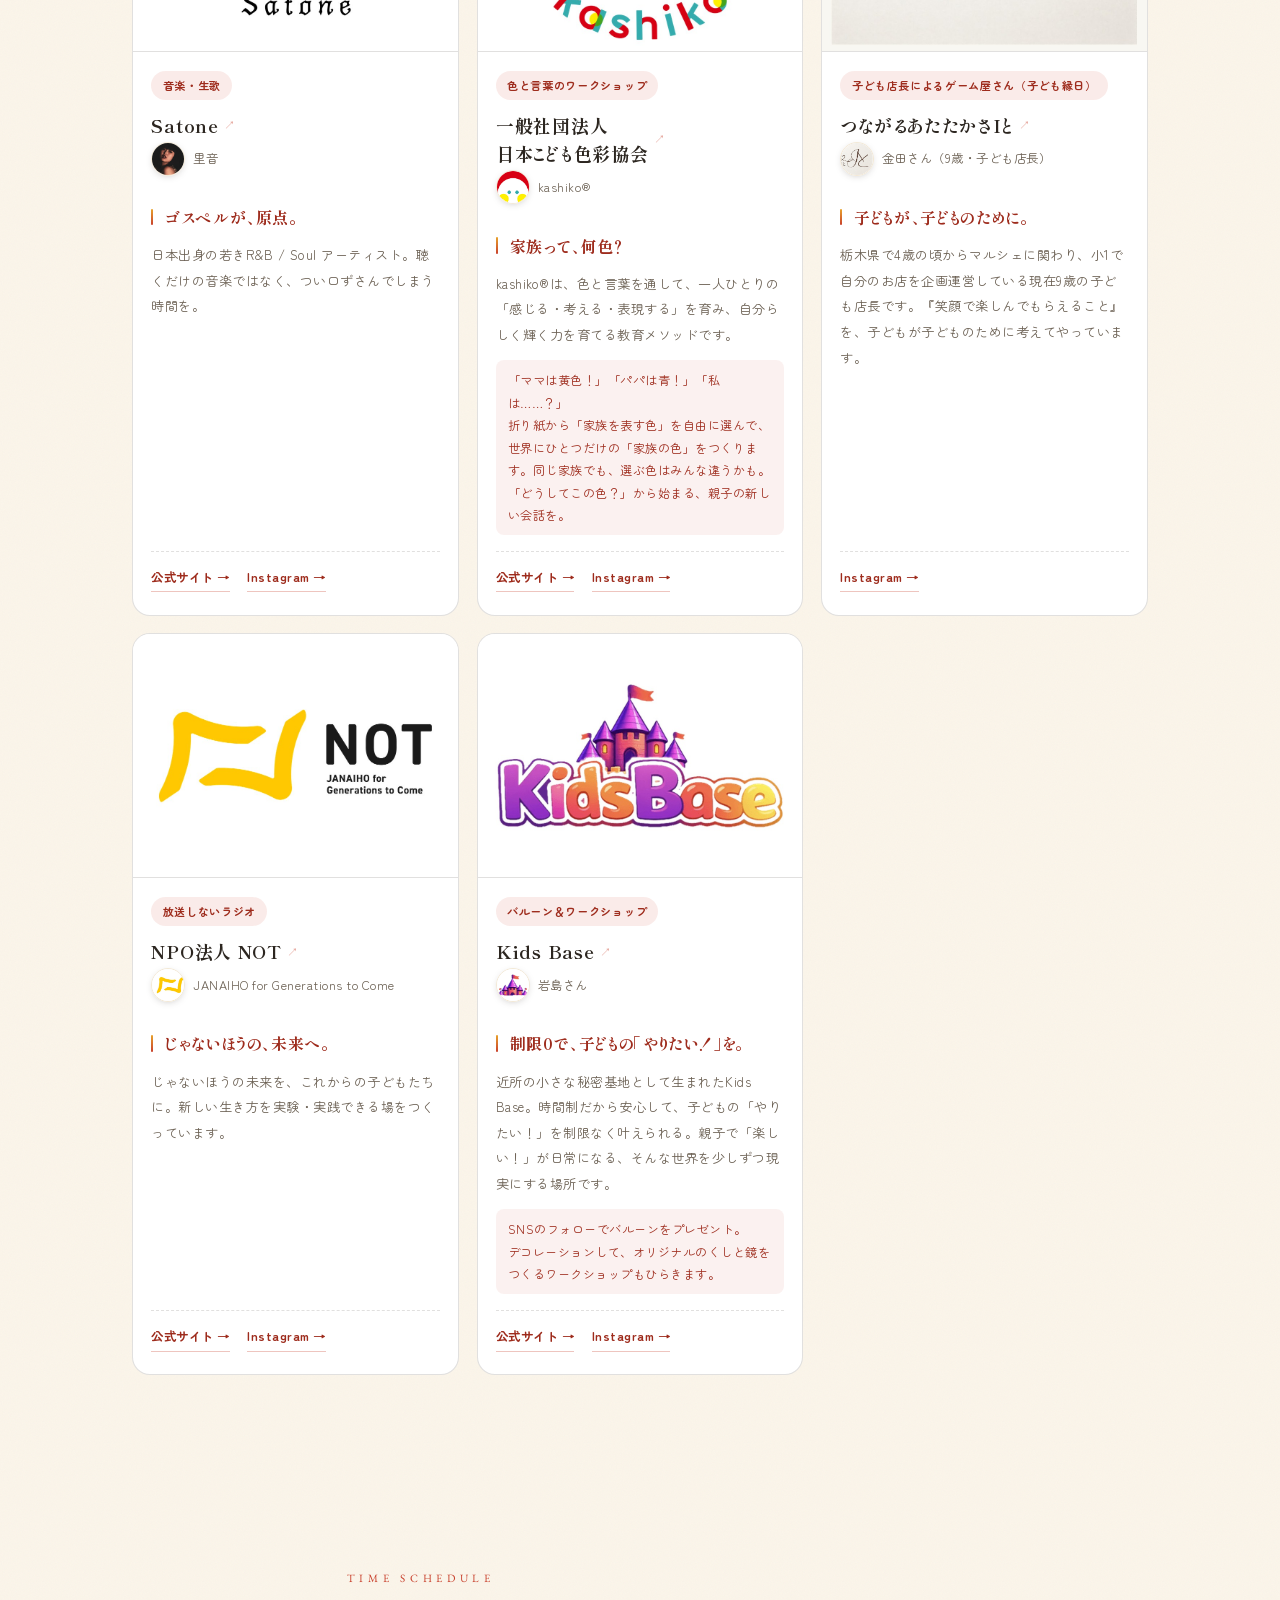
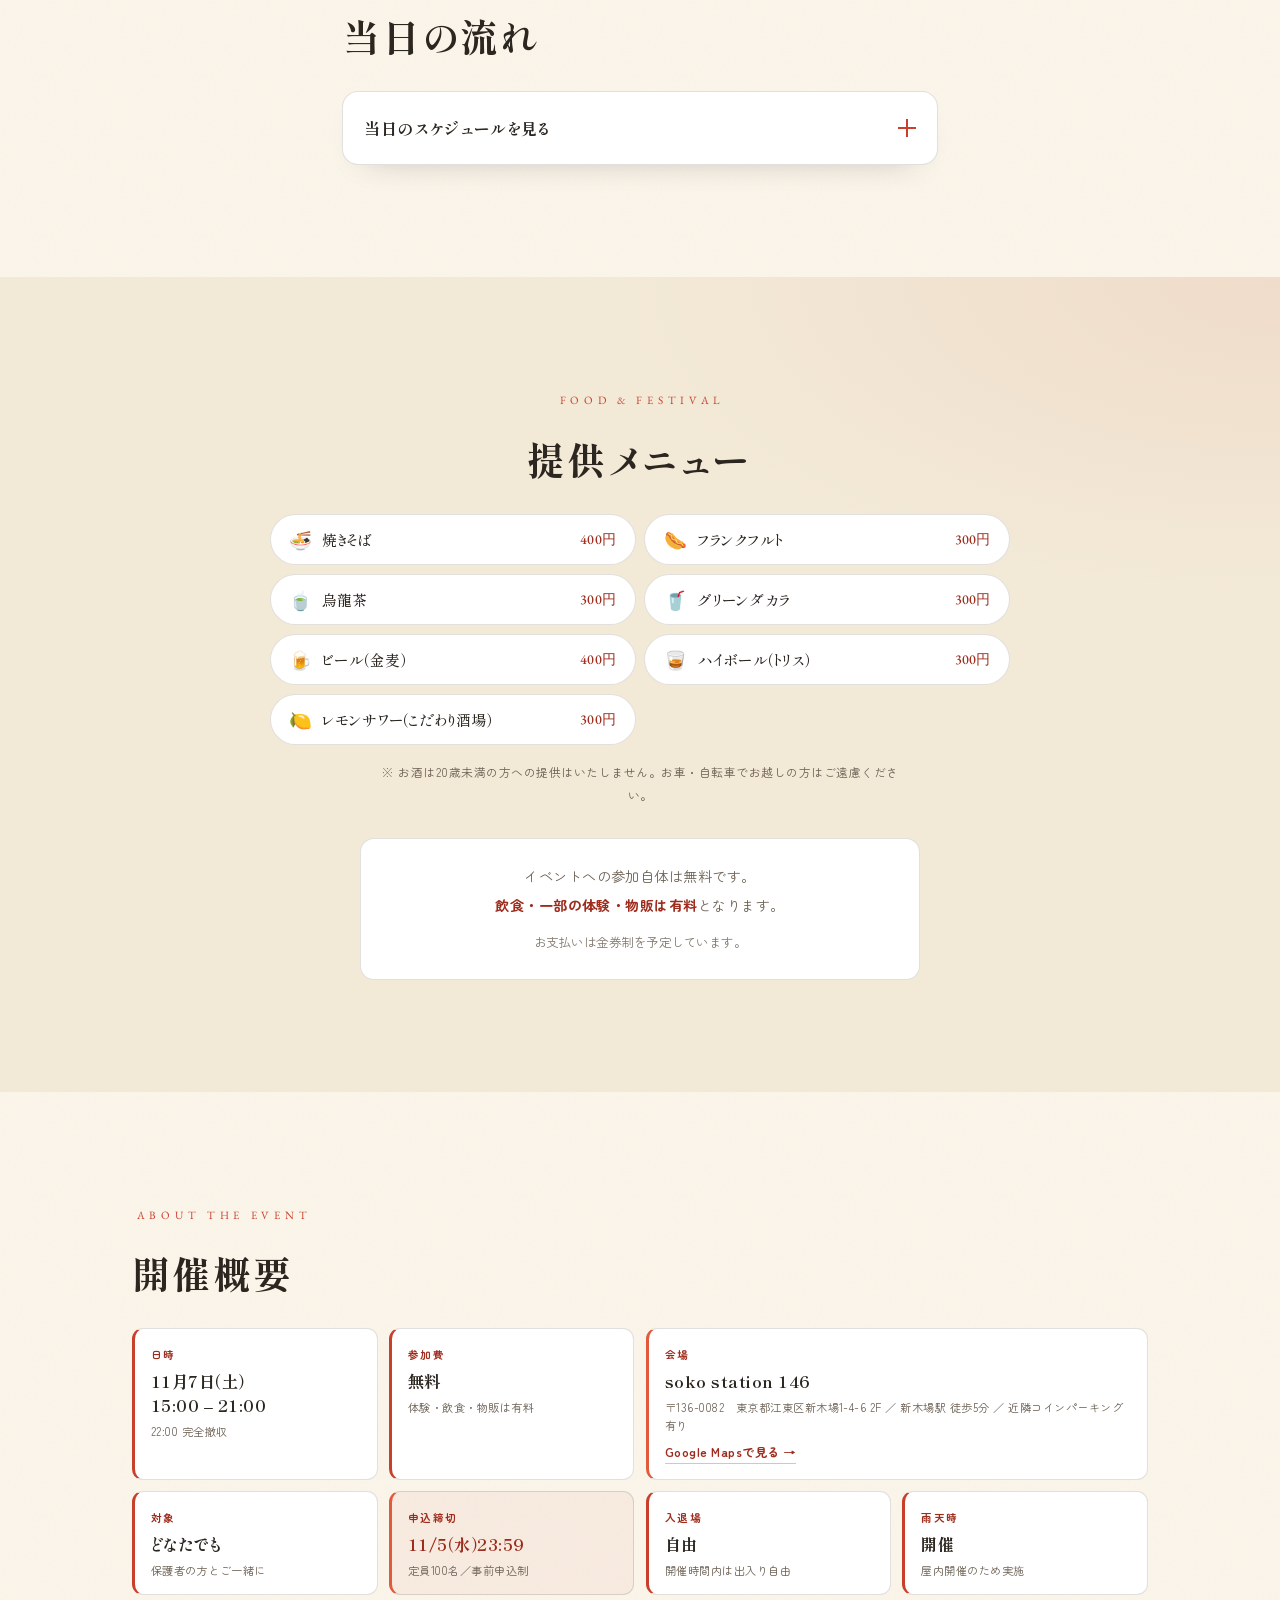
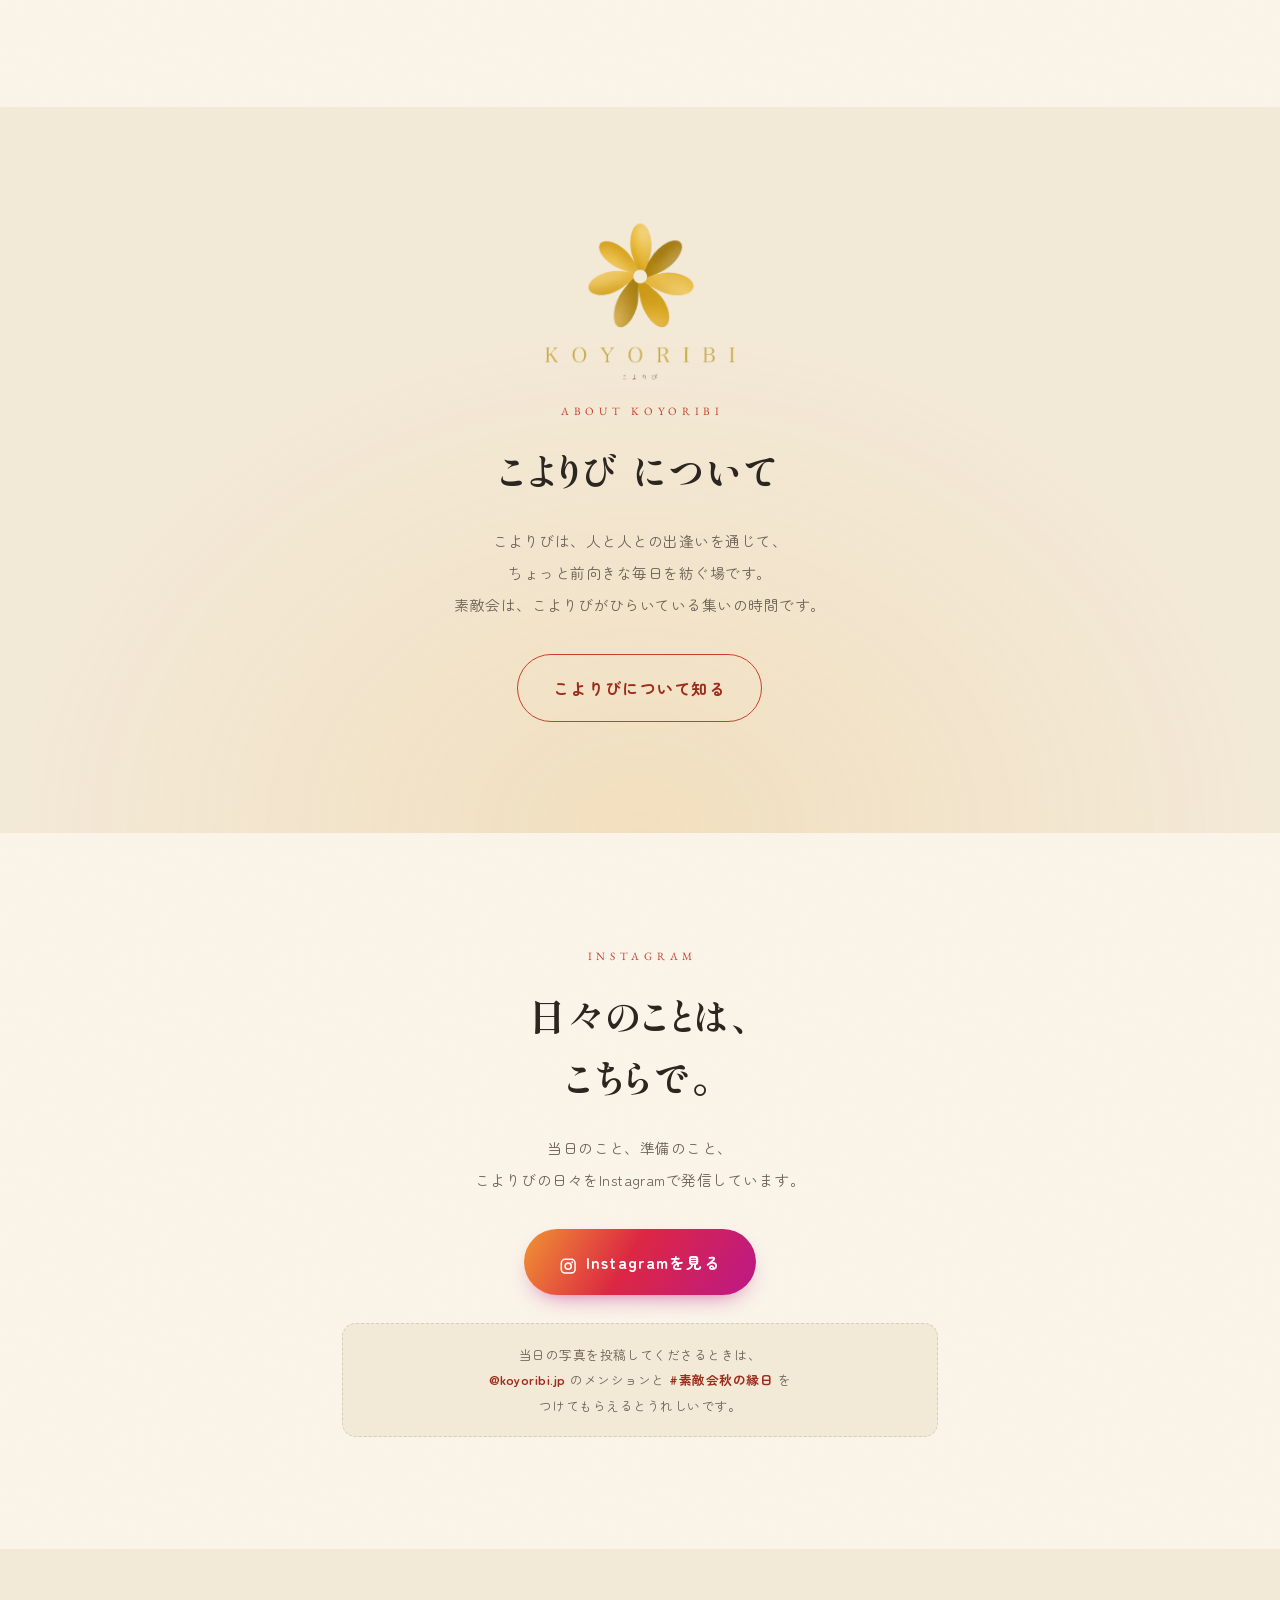
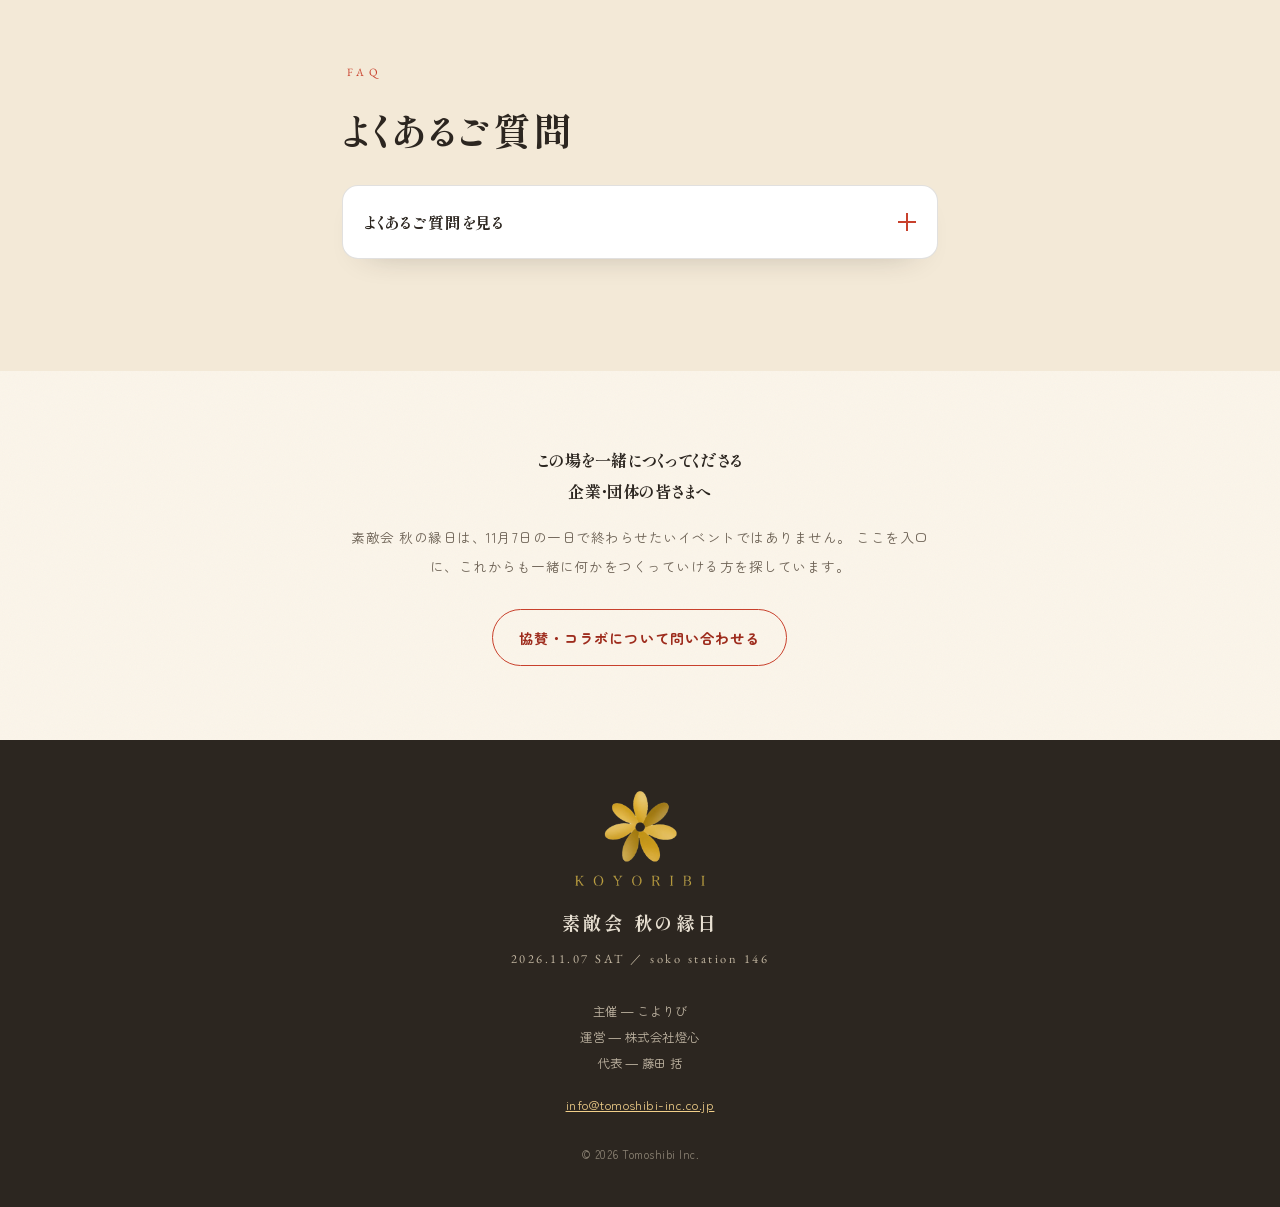
==== commit d7efeb5c: "Add files via upload" ====
--- a/sutekikai/index.html
+++ b/sutekikai/index.html
@@ -100,16 +100,17 @@
       大人には子どもになって懐かしい体験を。
     </p>
 
+    <a class="btn btn-primary btn-stack js-form-link" href="https://forms.gle/tsuHBca2GwUbTWYn9" target="_blank" rel="noopener" data-track="application">
+      <span class="btn-main">素敵会 秋の縁日に参加する</span>
+      <span class="btn-sub">入力は5項目・30秒で完了</span>
+    </a>
     <p class="deadline deadline-dark">
       <span class="dl-label">申込締切</span>
       <span class="dl-main">11/5（水）23:59</span>
       <span class="dl-sep" aria-hidden="true">／</span>
       <span class="dl-main">定員 100名</span>
     </p>
-    <a class="btn btn-primary js-form-link" href="https://forms.gle/tsuHBca2GwUbTWYn9" target="_blank" rel="noopener" data-track="application">
-      素敵会 秋の縁日に参加する
-    </a>
-    <p class="hero-note"><strong>入力は5項目・30秒で完了</strong><br>参加無料 ／ 事前申込制 ／ 入退場自由</p>
+    <p class="hero-note">参加無料 ／ 事前申込制 ／ 入退場自由</p>
   </div>
 
   <div class="scroll-cue" aria-hidden="true"><span>SCROLL</span></div>
@@ -264,9 +265,9 @@
       </li>
       <li class="exp-card reveal" tabindex="0">
         <span class="exp-ico" aria-hidden="true">
-          <svg viewBox="0 0 48 48"><circle cx="15" cy="15" r="6"/><circle cx="33" cy="15" r="6"/><circle cx="15" cy="33" r="6"/><circle cx="33" cy="33" r="6"/><path d="M21 15h6"/><path d="M15 21v6"/><path d="M33 21v6"/><path d="M21 33h6"/></svg>
+          <svg viewBox="0 0 48 48"><path d="M11 23h26v16a2 2 0 0 1-2 2H13a2 2 0 0 1-2-2V23z"/><path d="M17 23v-7"/><path d="M24 23V10"/><path d="M31 23v-10"/><circle cx="24" cy="7" r="2"/></svg>
         </span>
-        <h3>スタンプラリー</h3><p>会場をめぐって、<br>ひとつずつ集める。</p>
+        <h3>くじ引き</h3><p>想いをひとつ書いて、<br>くじに挑戦。</p>
       </li>
     </ul>
   </div>
@@ -276,16 +277,17 @@
 <section class="cta-mid">
   <div class="wrap-n reveal">
     <p class="cta-mid-copy">気になるものが、ひとつでもあれば。</p>
+    <a class="btn btn-primary btn-stack js-form-link" href="https://forms.gle/tsuHBca2GwUbTWYn9" target="_blank" rel="noopener" data-track="application">
+      <span class="btn-main">素敵会 秋の縁日に参加する</span>
+      <span class="btn-sub">入力は5項目・30秒で完了</span>
+    </a>
     <p class="deadline">
       <span class="dl-label">申込締切</span>
       <span class="dl-main">11/5（水）23:59</span>
       <span class="dl-sep" aria-hidden="true">／</span>
       <span class="dl-main">定員 100名</span>
     </p>
-    <a class="btn btn-primary js-form-link" href="https://forms.gle/tsuHBca2GwUbTWYn9" target="_blank" rel="noopener" data-track="application">
-      素敵会 秋の縁日に参加する
-    </a>
-    <p class="hero-note"><strong>入力は5項目・30秒で完了</strong><br>参加無料 ／ 事前申込制 ／ 入退場自由</p>
+    <p class="hero-note">参加無料 ／ 事前申込制 ／ 入退場自由</p>
   </div>
 </section>
 
@@ -298,7 +300,6 @@
   <div class="wrap">
     <p class="eyebrow reveal">EXHIBITORS</p>
     <h2 class="sec-title reveal">この日を、<br>一緒につくる人たち。</h2>
-    <p class="sec-lead reveal">※ 出展者は今後も増える予定です。</p>
 
     <div class="ex-grid">
 
--- a/sutekikai/styles.css
+++ b/sutekikai/styles.css
@@ -114,6 +114,18 @@
 
 .btn-lg{ font-size:1.08rem; padding:1.2rem 2.6rem; }
 
+/* ボタン内2段（メイン＋補足） */
+.btn-stack{
+  flex-direction:column; gap:.14rem;
+  padding:.92rem 2.1rem 1rem;
+  line-height:1.4;
+}
+.btn-stack .btn-main{ font-size:1rem; letter-spacing:.08em; }
+.btn-stack .btn-sub{
+  font-size:.7rem; font-weight:500; letter-spacing:.06em;
+  color:rgba(255,255,255,.88);
+}
+
 .btn-ghost{
   border:1.5px solid var(--shu);
   color:var(--shu-dark);
@@ -345,9 +357,9 @@
   margin-bottom:1.6rem;
   opacity:0; animation:hIn 1.1s var(--ease) 3.75s forwards;
 }
-.hero-inner .btn{ opacity:0; animation:hIn 1s var(--ease) 3.9s forwards; }
+.hero-inner .btn{ opacity:0; animation:hIn 1s var(--ease) 3.85s forwards; }
 .hero-note{
-  margin-top:.9rem; font-size:.75rem; letter-spacing:.1em;
+  margin-top:.7rem; font-size:.75rem; letter-spacing:.1em;
   color:rgba(247,240,226,.62);
   opacity:0; animation:hIn 1s var(--ease) 4.0s forwards;
 }
@@ -386,7 +398,7 @@
 .deadline{
   display:inline-flex; flex-wrap:wrap; align-items:center; justify-content:center;
   gap:.1rem .55rem;
-  margin:0 auto .85rem;
+  margin:.95rem auto 0;
   padding:.5rem 1.15rem;
   border:1px solid rgba(200,64,44,.4);
   border-radius:999px;
@@ -409,13 +421,7 @@
   color:#F6E9CC;
 }
 .deadline-dark .dl-label{ background:var(--shu); color:#fff; }
-.hero-inner .deadline{ opacity:0; animation:hIn 1s var(--ease) 3.8s forwards; }
-.hero-note strong{
-  display:inline-block;
-  color:#FFF0D2; font-weight:700;
-  letter-spacing:.04em;
-}
-.cta-mid .hero-note strong{ color:var(--shu-dark); }
+.hero-inner .deadline{ opacity:0; animation:hIn 1s var(--ease) 3.98s forwards; }
 @media (max-width:380px){
   .deadline{ font-size:.78rem; padding:.48rem .9rem; }
 }
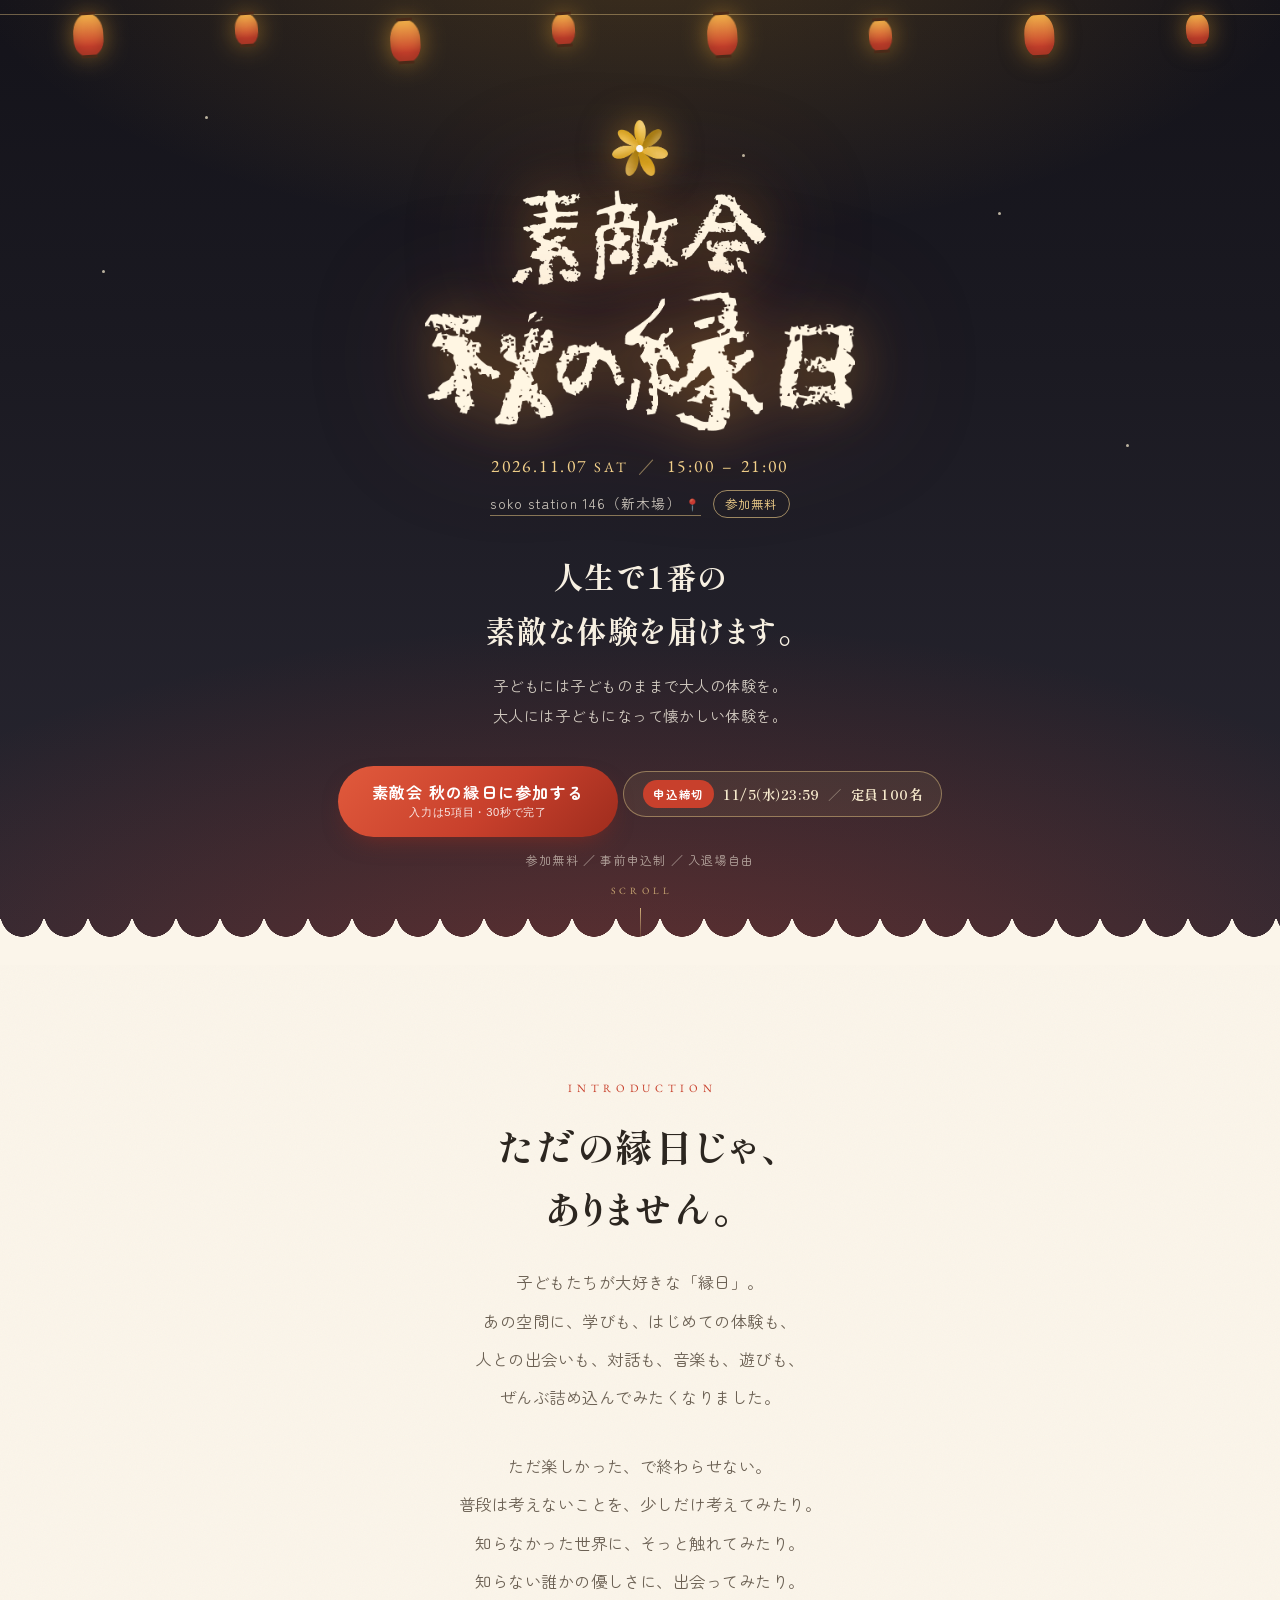
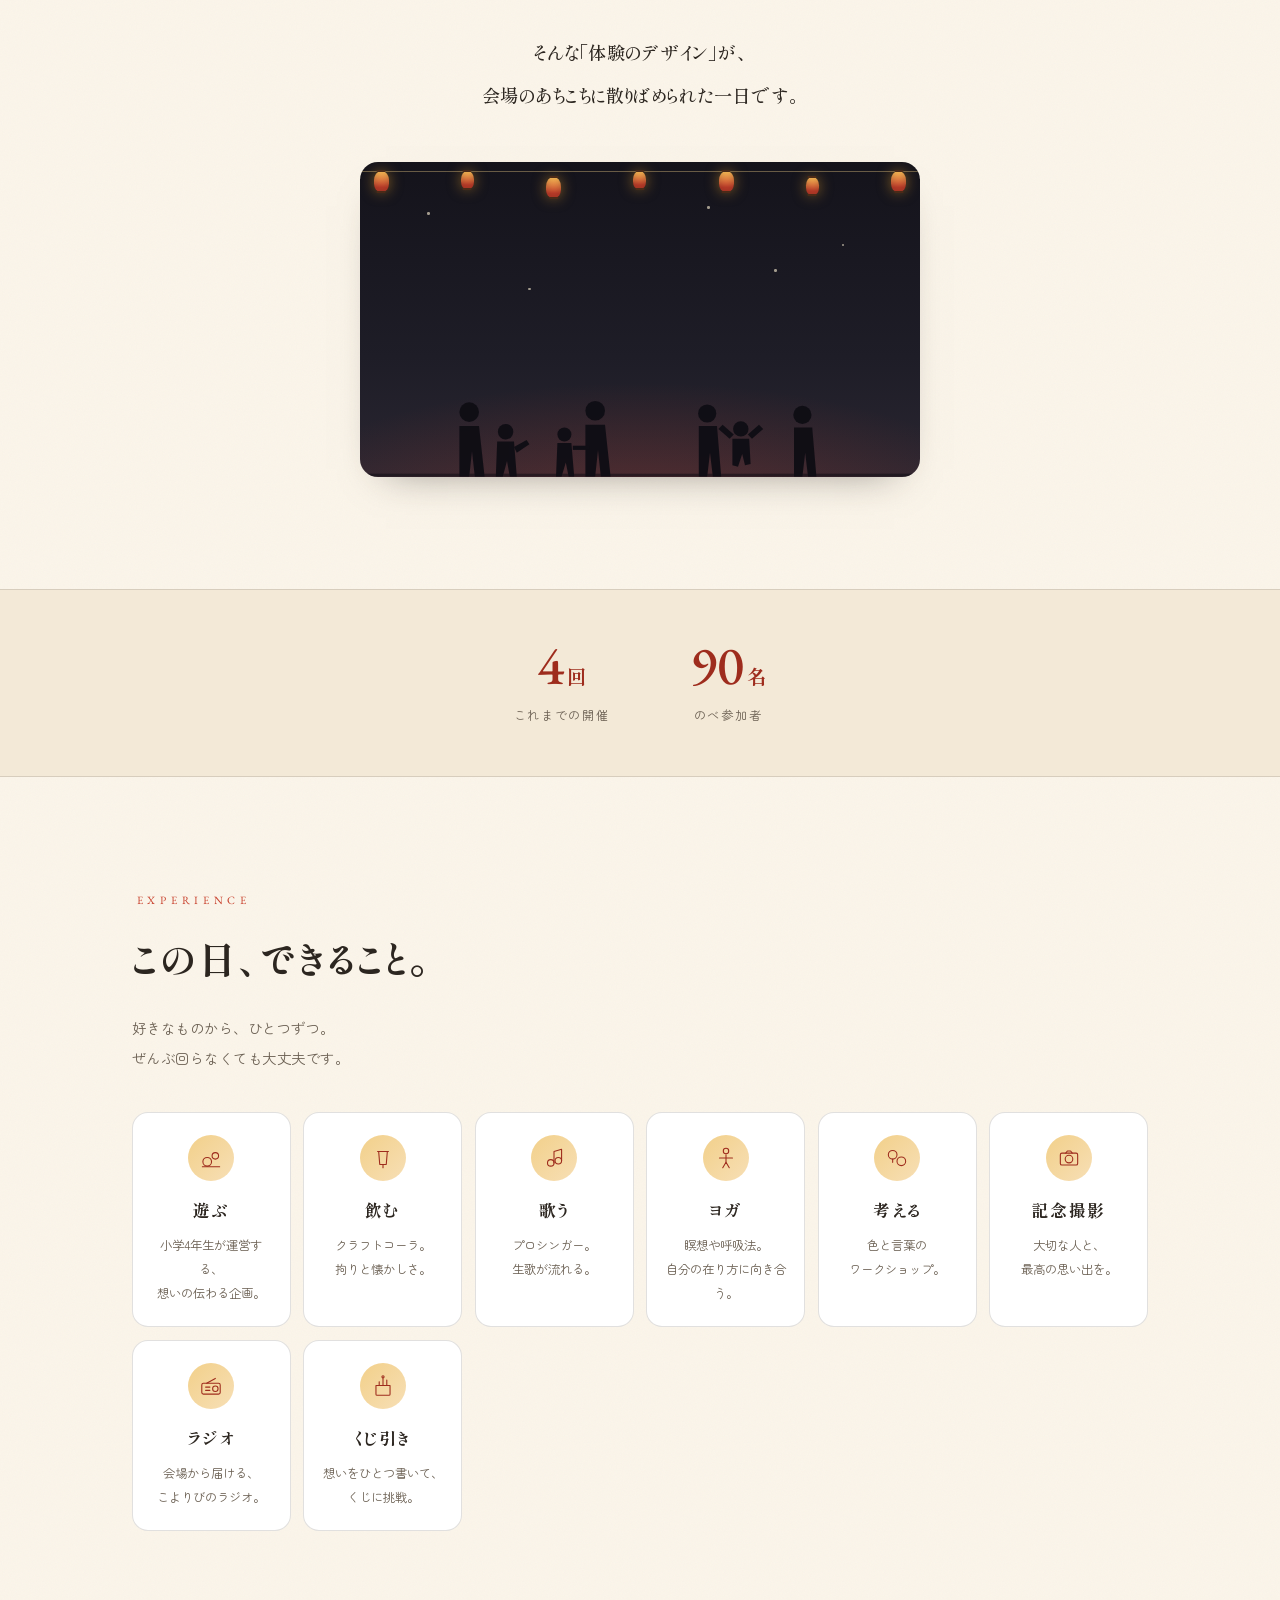
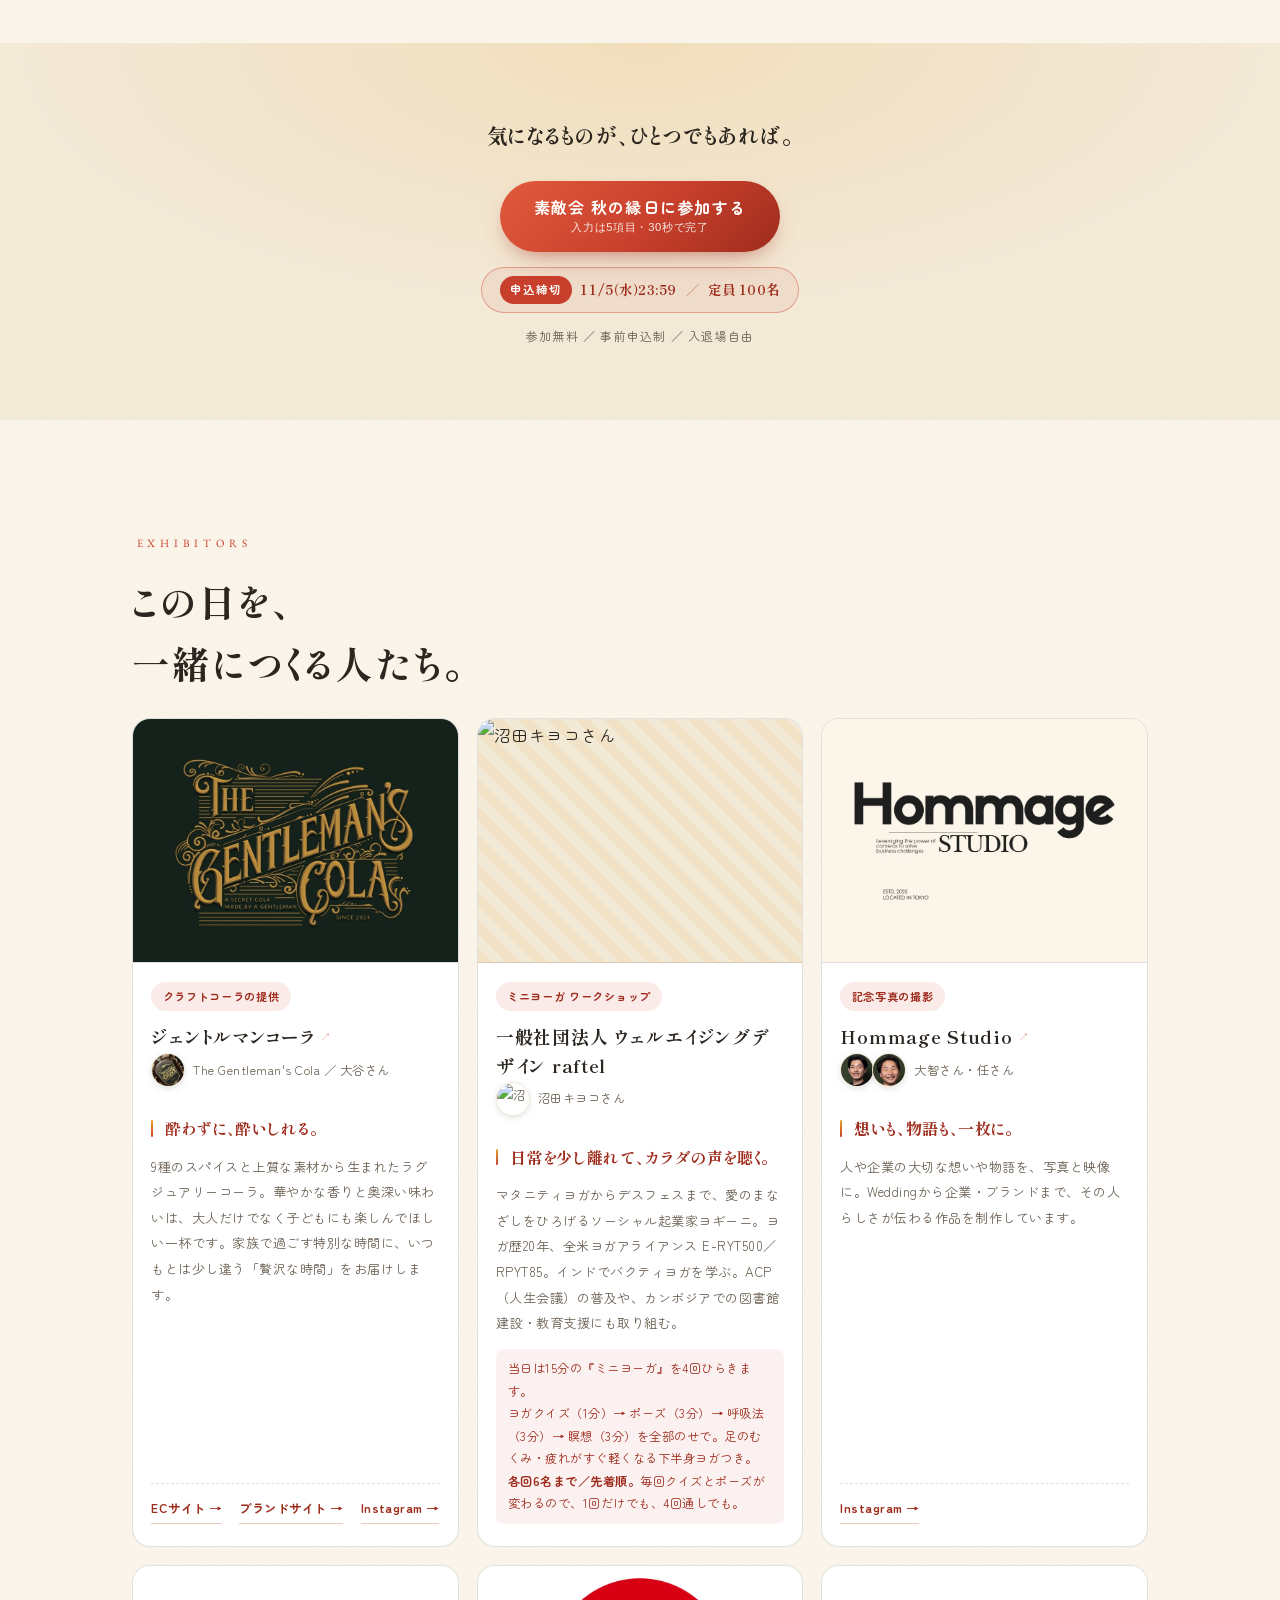
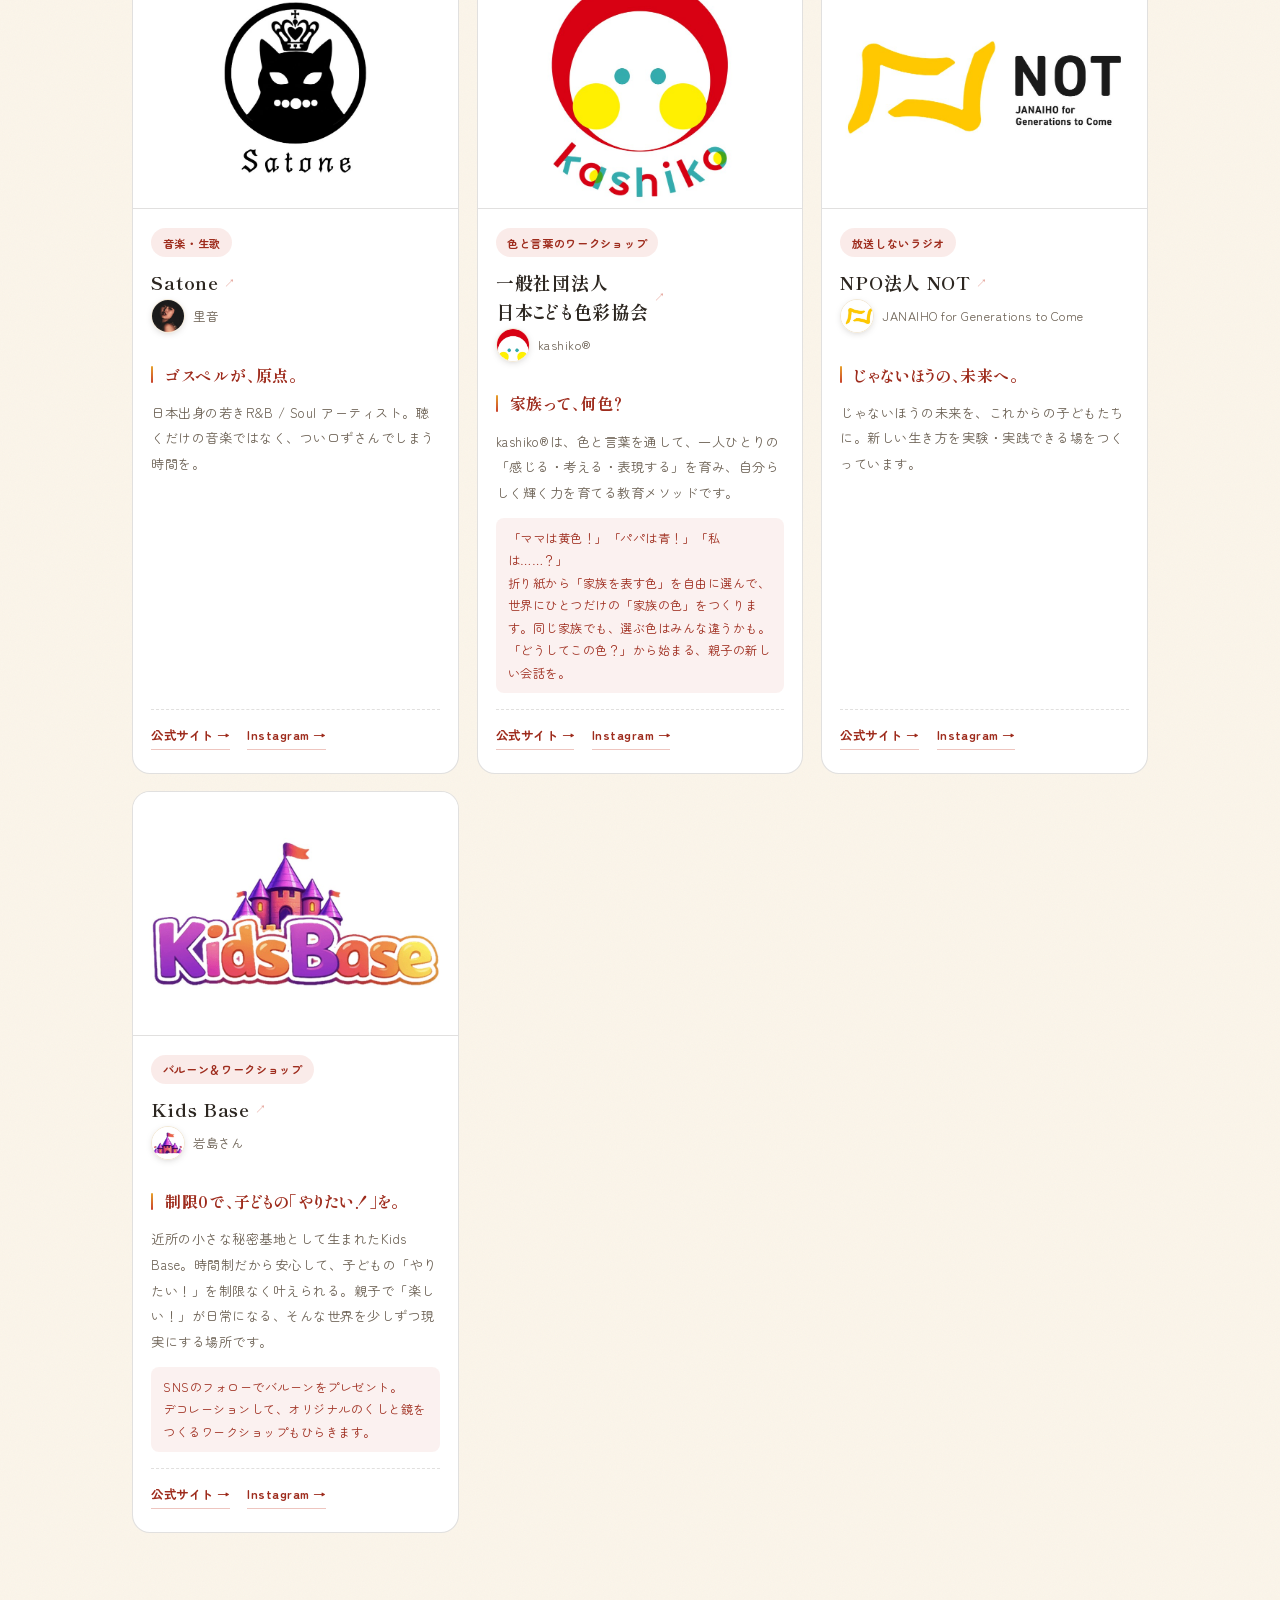
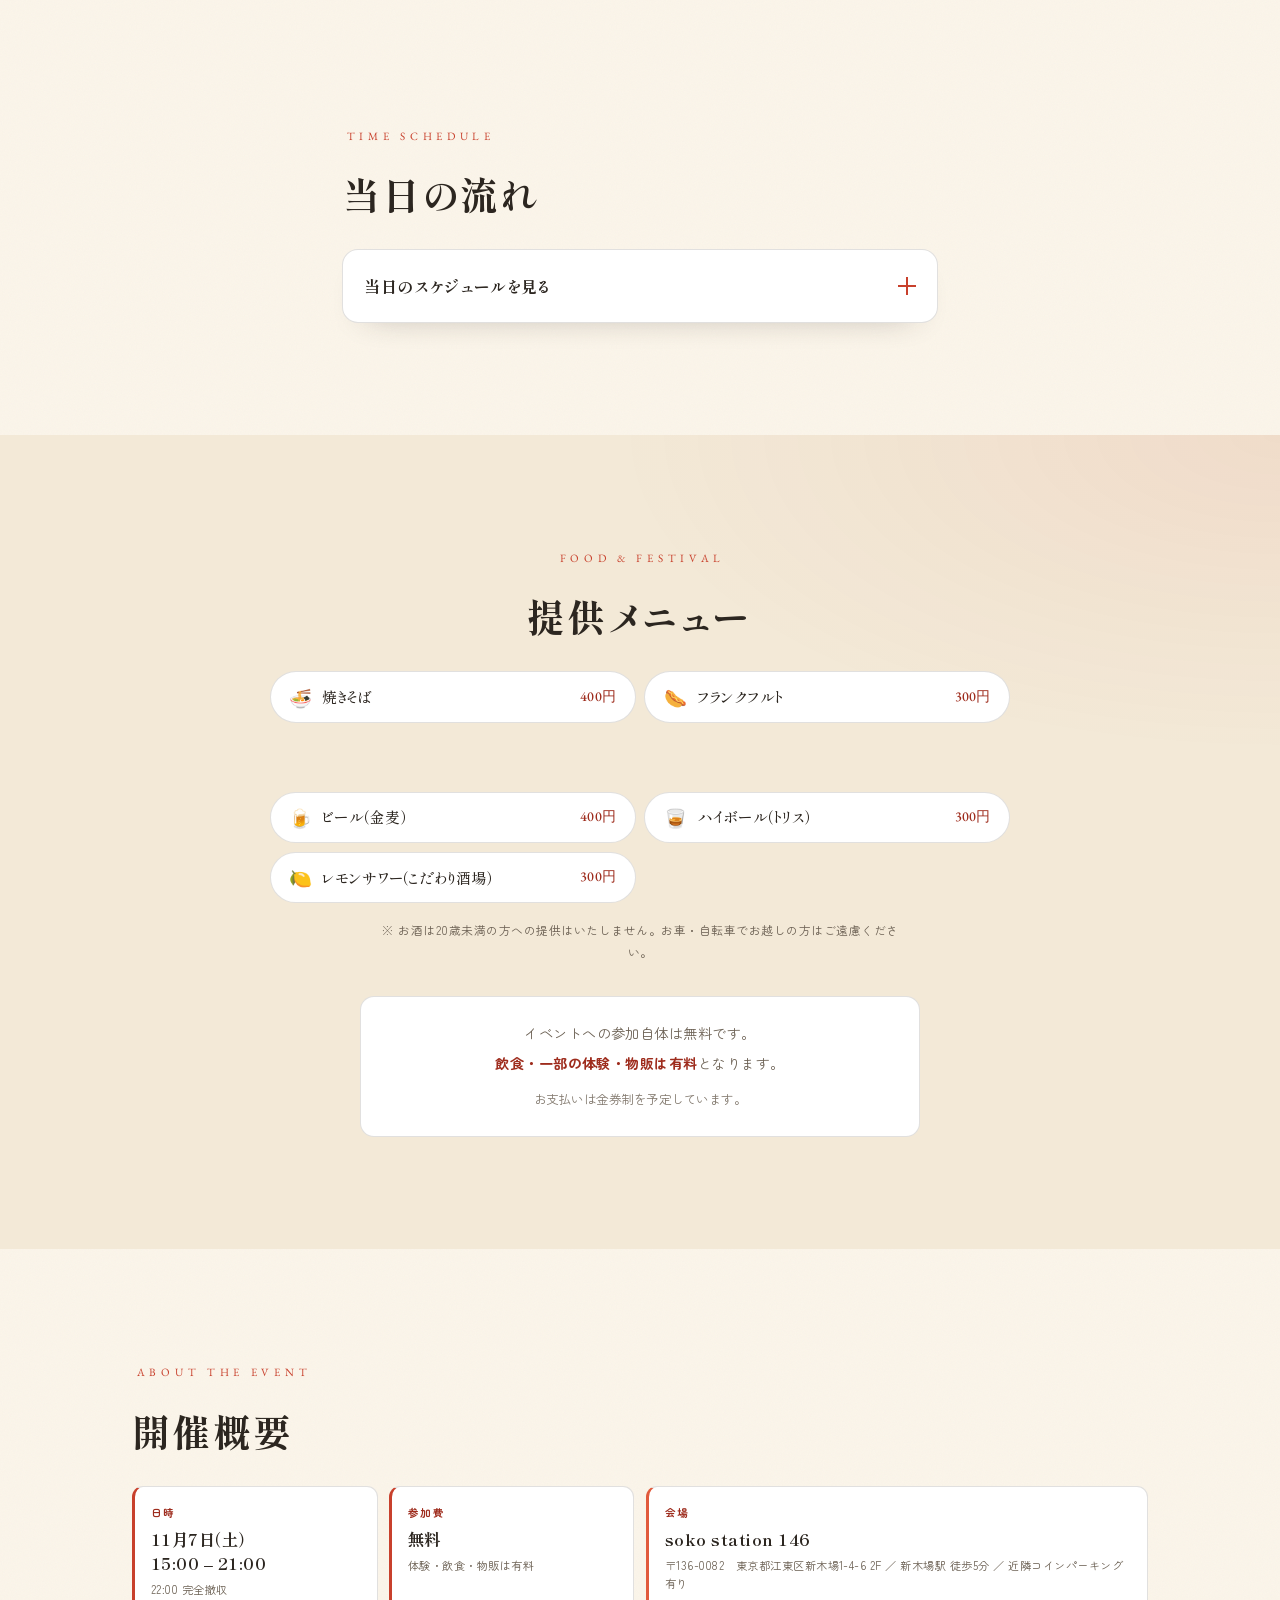
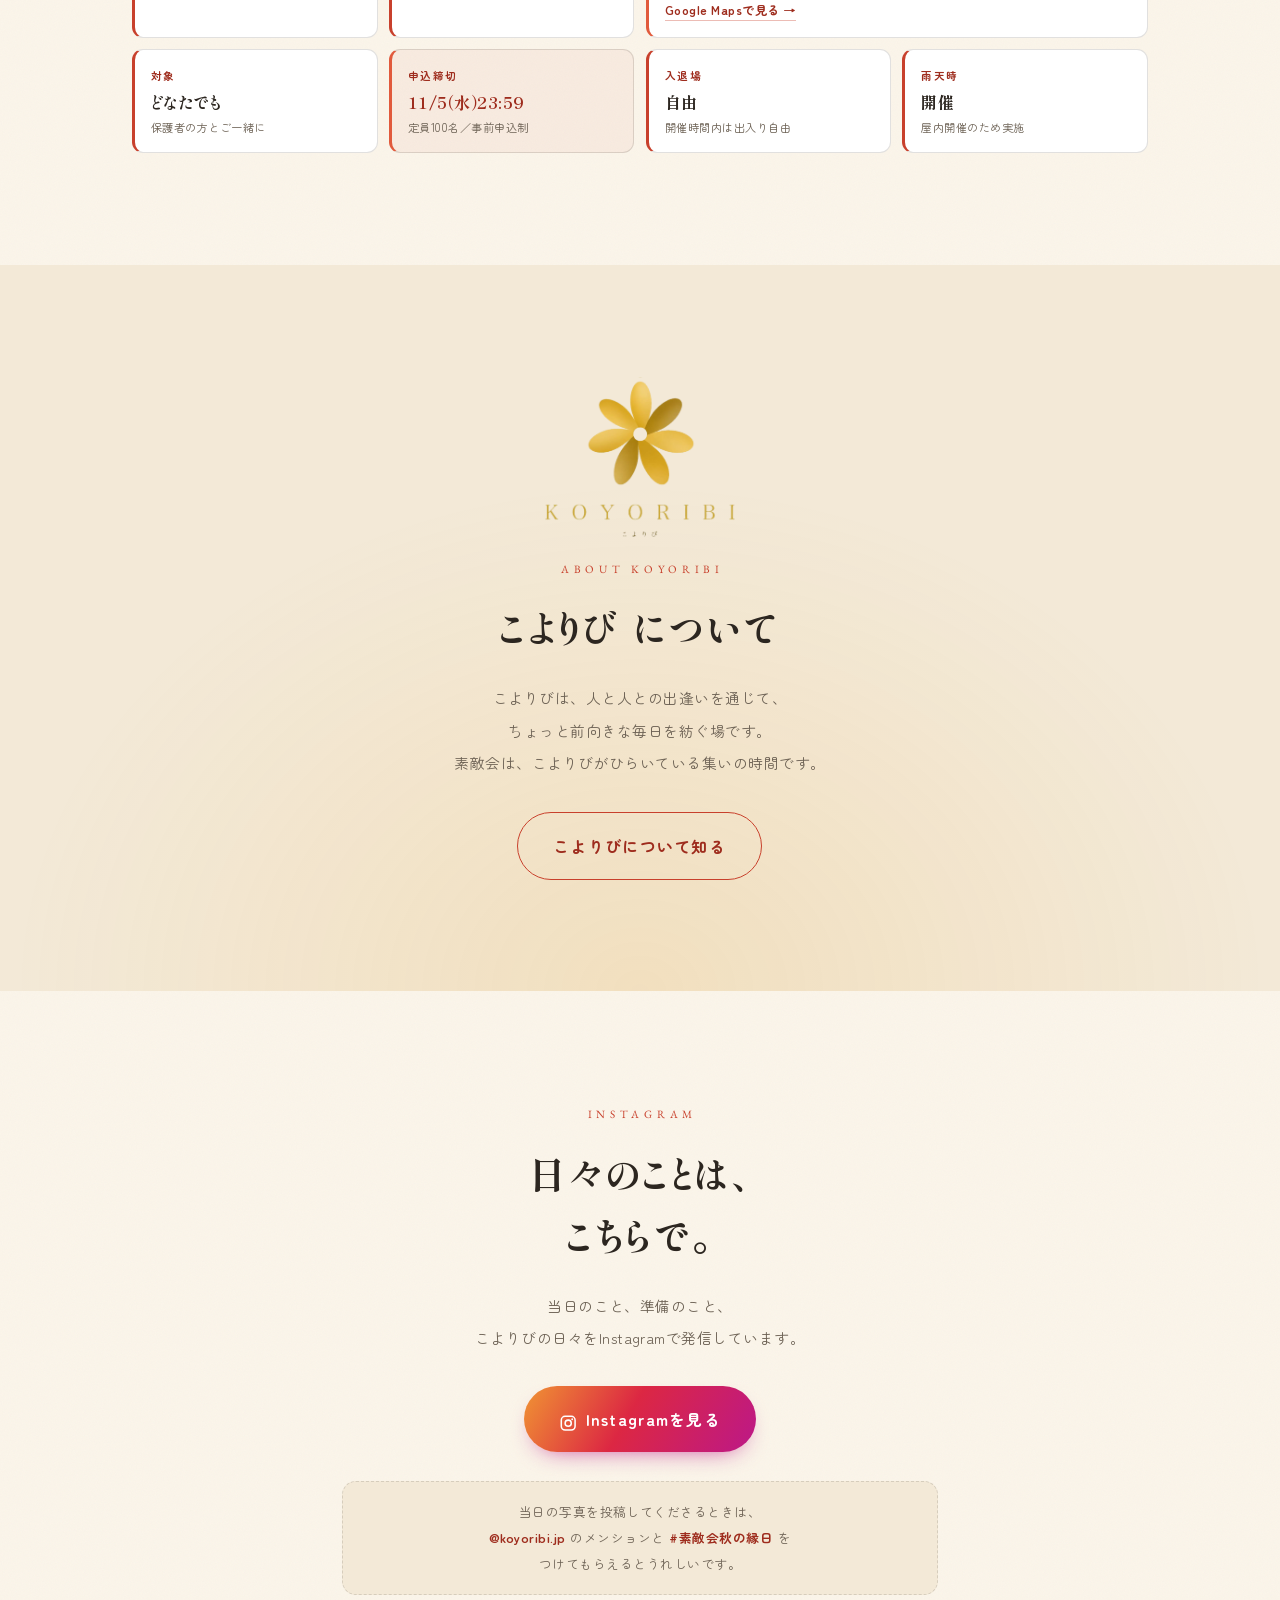
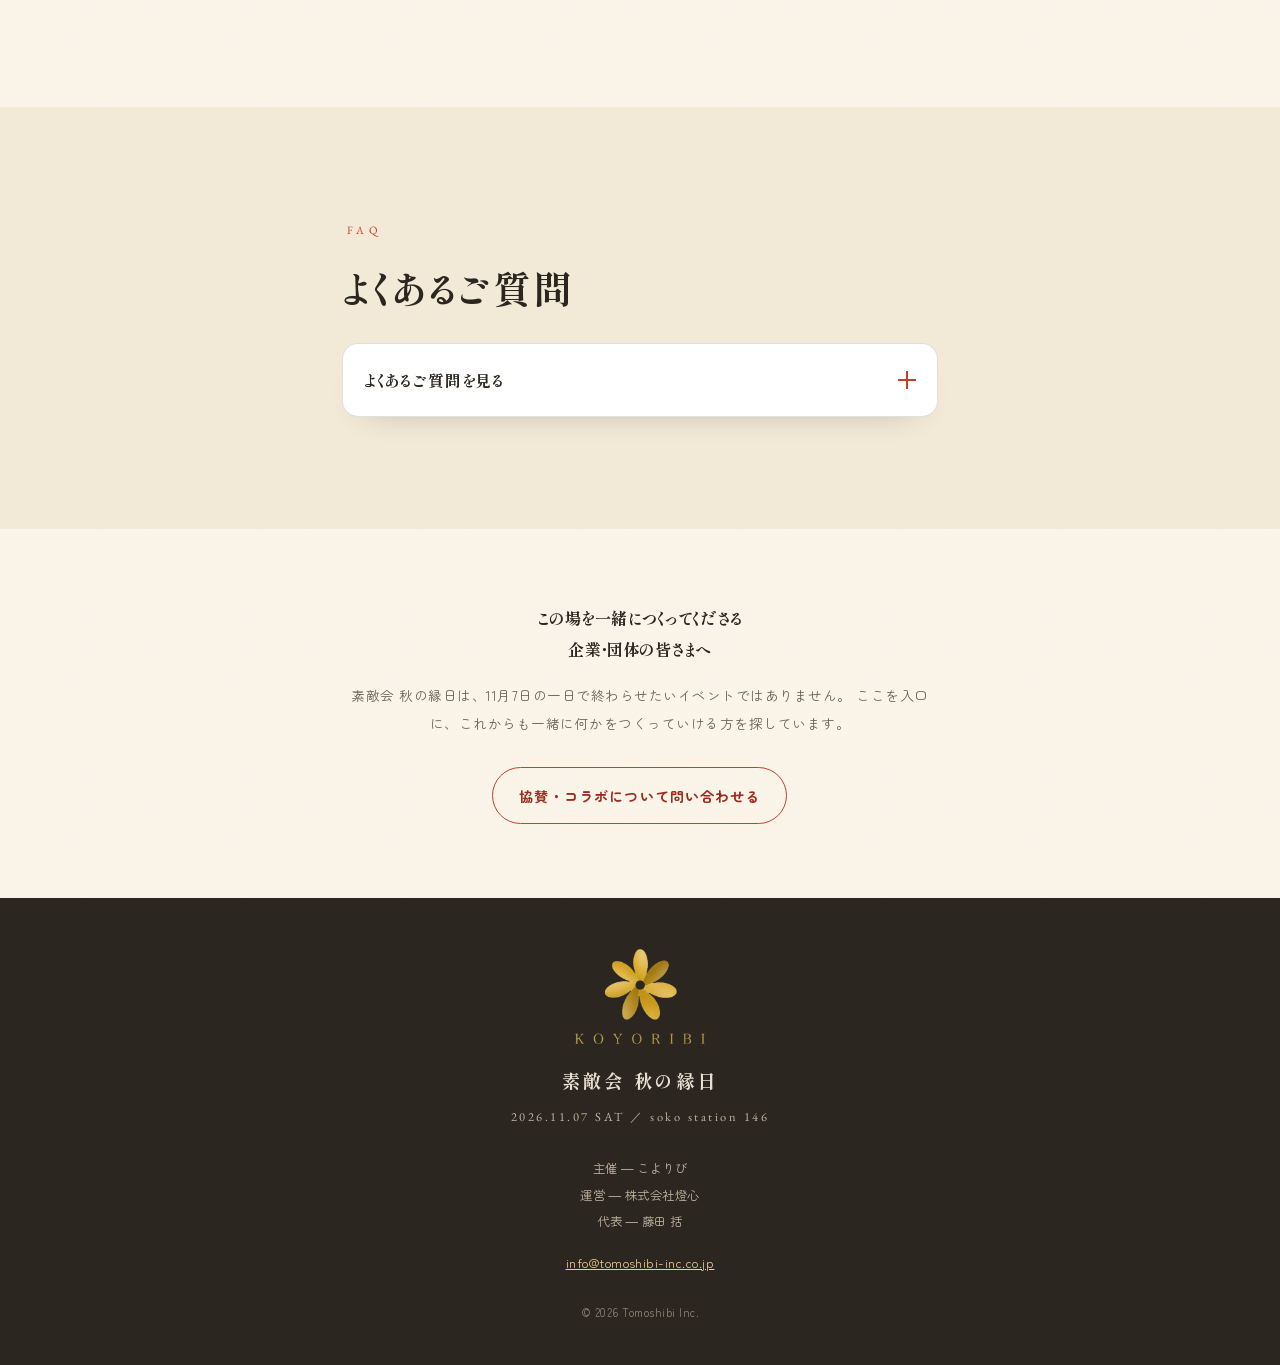
==== commit 19a4a65c: "Add files via upload" ====
--- a/sutekikai/index.html
+++ b/sutekikai/index.html
@@ -329,25 +329,19 @@
 
       <!-- 出展者 02 -->
       <article class="ex-card reveal">
-        <a class="ex-photo is-logo" href="https://ironnaenpitsu.my.canva.site/" target="_blank" rel="noopener" aria-label="いろENぴつ の公式サイトを開く">
-          <img src="assets/exhibitor-02.jpg" alt="いろENぴつ のロゴ">
-        </a>
+        <div class="ex-photo">
+          <img src="assets/exhibitor-02-kiyoko.jpg" alt="沼田キヨコさん">
+        </div>
         <div class="ex-body">
           <p class="ex-role">ミニヨーガ ワークショップ</p>
-          <h3 class="ex-name">
-            <a href="https://ironnaenpitsu.my.canva.site/" target="_blank" rel="noopener">いろENぴつ</a>
-          </h3>
+          <h3 class="ex-name">一般社団法人 ウェルエイジングデザイン raftel</h3>
           <p class="ex-person ex-person-face">
-            <img class="ex-face" src="assets/face-02.jpg" alt="翠さん" width="34" height="34" loading="lazy">
-            <span>翠さん</span>
-          </p>
-          <p class="ex-catch">じぶん色で、いきる。</p>
-          <p class="ex-desc">ヨーガ・英語・サスティナビリティ・食を軸に、健康・教育・企業研修・コミュニティづくり等に携わり、個性を活かして共に生きる社会を目指して活動中。</p>
-          <p class="ex-note">当日は15分のミニヨーガを4回ひらきます。<!-- TODO: 内容が確定したら追記 --></p>
-          <p class="ex-links">
-            <a href="https://ironnaenpitsu.my.canva.site/" target="_blank" rel="noopener">公式サイト →</a>
-            <a href="https://www.instagram.com/midori_iroenpitsu" target="_blank" rel="noopener">Instagram →</a>
-          </p>
+            <img class="ex-face" src="assets/face-02-kiyoko.jpg" alt="沼田キヨコさん" width="34" height="34" loading="lazy">
+            <span>沼田キヨコさん</span>
+          </p>
+          <p class="ex-catch">日常を少し離れて、カラダの声を聴く。</p>
+          <p class="ex-desc">マタニティヨガからデスフェスまで、愛のまなざしをひろげるソーシャル起業家ヨギーニ。ヨガ歴20年、全米ヨガアライアンス E-RYT500／RPYT85。インドでバクティヨガを学ぶ。ACP（人生会議）の普及や、カンボジアでの図書館建設・教育支援にも取り組む。</p>
+          <p class="ex-note">当日は15分の『ミニヨーガ』を4回ひらきます。<br>ヨガクイズ（1分）→ ポーズ（3分）→ 呼吸法（3分）→ 瞑想（3分）を全部のせで。足のむくみ・疲れがすぐ軽くなる下半身ヨガつき。<br><strong>各回6名まで／先着順。</strong>毎回クイズとポーズが変わるので、1回だけでも、4回通しでも。</p>
         </div>
       </article>
 
@@ -426,28 +420,6 @@
 
       <!-- 出展者 06 -->
       <article class="ex-card reveal">
-        <a class="ex-photo is-logo" href="https://www.instagram.com/y.kaneda05" target="_blank" rel="noopener" aria-label="つながるあたたかさIと のInstagramを開く">
-          <img src="assets/exhibitor-06.jpg" alt="つながるあたたかさIと のロゴ">
-        </a>
-        <div class="ex-body">
-          <p class="ex-role">子ども店長によるゲーム屋さん（子ども縁日）</p>
-          <h3 class="ex-name">
-            <a href="https://www.instagram.com/y.kaneda05" target="_blank" rel="noopener">つながるあたたかさIと</a>
-          </h3>
-          <p class="ex-person ex-person-face">
-            <img class="ex-face" src="assets/face-06.jpg" alt="つながるあたたかさIと" width="34" height="34" loading="lazy">
-            <span>金田さん（9歳・子ども店長）</span>
-          </p>
-          <p class="ex-catch">子どもが、子どものために。</p>
-          <p class="ex-desc">栃木県で4歳の頃からマルシェに関わり、小1で自分のお店を企画運営している現在9歳の子ども店長です。『笑顔で楽しんでもらえること』を、子どもが子どものために考えてやっています。</p>
-          <p class="ex-links">
-            <a href="https://www.instagram.com/y.kaneda05" target="_blank" rel="noopener">Instagram →</a>
-          </p>
-        </div>
-      </article>
-
-      <!-- 出展者 07 -->
-      <article class="ex-card reveal">
         <a class="ex-photo is-logo" href="https://not.or.jp/" target="_blank" rel="noopener" aria-label="NPO法人NOT の公式サイトを開く">
           <img src="assets/exhibitor-07.jpg" alt="NPO法人NOT のロゴ">
         </a>
@@ -469,7 +441,7 @@
         </div>
       </article>
 
-      <!-- 出展者 08 -->
+      <!-- 出展者 07 -->
       <article class="ex-card reveal">
         <a class="ex-photo is-logo" href="https://www.kidsbase.club/" target="_blank" rel="noopener" aria-label="Kids Base の公式サイトを開く">
           <img src="assets/exhibitor-08.jpg" alt="Kids Base のロゴ">
@@ -528,7 +500,7 @@
           <div class="ts-block">
             <p class="ts-hour">16:00</p>
             <ul class="ts-list">
-              <li class="ts-row"><span class="ts-time">16:00–16:15</span><span class="ts-act">翠さん　ミニヨガ①</span></li>
+              <li class="ts-row"><span class="ts-time">16:00–16:15</span><span class="ts-act">沼田キヨコさん　ミニヨーガ①</span></li>
               <li class="ts-row"><span class="ts-time">16:15–16:30</span><span class="ts-act">NPO法人NOT 放送しないラジオ × こよりび本部</span></li>
               <li class="ts-row"><span class="ts-time">16:30–16:45</span><span class="ts-act">Satone LIVE①</span></li>
             </ul>
@@ -538,7 +510,7 @@
             <p class="ts-hour">17:00</p>
             <ul class="ts-list">
               <li class="ts-row"><span class="ts-time">17:00–17:15</span><span class="ts-act">NPO法人NOT 放送しないラジオ × 日本こども色彩協会</span></li>
-              <li class="ts-row"><span class="ts-time">17:15–17:30</span><span class="ts-act">翠さん　ミニヨガ②</span></li>
+              <li class="ts-row"><span class="ts-time">17:15–17:30</span><span class="ts-act">沼田キヨコさん　ミニヨーガ②</span></li>
               <li class="ts-row"><span class="ts-time">17:30–17:45</span><span class="ts-act">NPO法人NOT 放送しないラジオ × Gentleman&#39;s Cola 大谷さん</span></li>
             </ul>
           </div>
@@ -546,7 +518,7 @@
           <div class="ts-block">
             <p class="ts-hour">18:00</p>
             <ul class="ts-list">
-              <li class="ts-row"><span class="ts-time">18:00–18:15</span><span class="ts-act">翠さん　ミニヨガ③</span></li>
+              <li class="ts-row"><span class="ts-time">18:00–18:15</span><span class="ts-act">沼田キヨコさん　ミニヨーガ③</span></li>
               <li class="ts-row"><span class="ts-time">18:15–18:30</span><span class="ts-act">NPO法人NOT 放送しないラジオ × 大智さん</span></li>
               <li class="ts-row"><span class="ts-time">18:30–18:45</span><span class="ts-act">Satone LIVE②</span></li>
             </ul>
@@ -555,9 +527,8 @@
           <div class="ts-block">
             <p class="ts-hour">19:00</p>
             <ul class="ts-list">
-              <li class="ts-row"><span class="ts-time">19:00–19:15</span><span class="ts-act">翠さん　ミニヨガ④</span></li>
-              <li class="ts-row"><span class="ts-time">19:15–19:30</span><span class="ts-act">NPO法人NOT 放送しないラジオ × 金田さん</span></li>
-              <li class="ts-row"><span class="ts-time">19:30–19:45</span><span class="ts-act">NPO法人NOT 放送しないラジオ × 翠さん</span></li>
+              <li class="ts-row"><span class="ts-time">19:00–19:15</span><span class="ts-act">沼田キヨコさん　ミニヨーガ④</span></li>
+              <li class="ts-row"><span class="ts-time">19:15–19:45</span><span class="ts-act">NPO法人NOT 放送しないラジオ（ゲスト調整中）</span></li>
             </ul>
           </div>
 
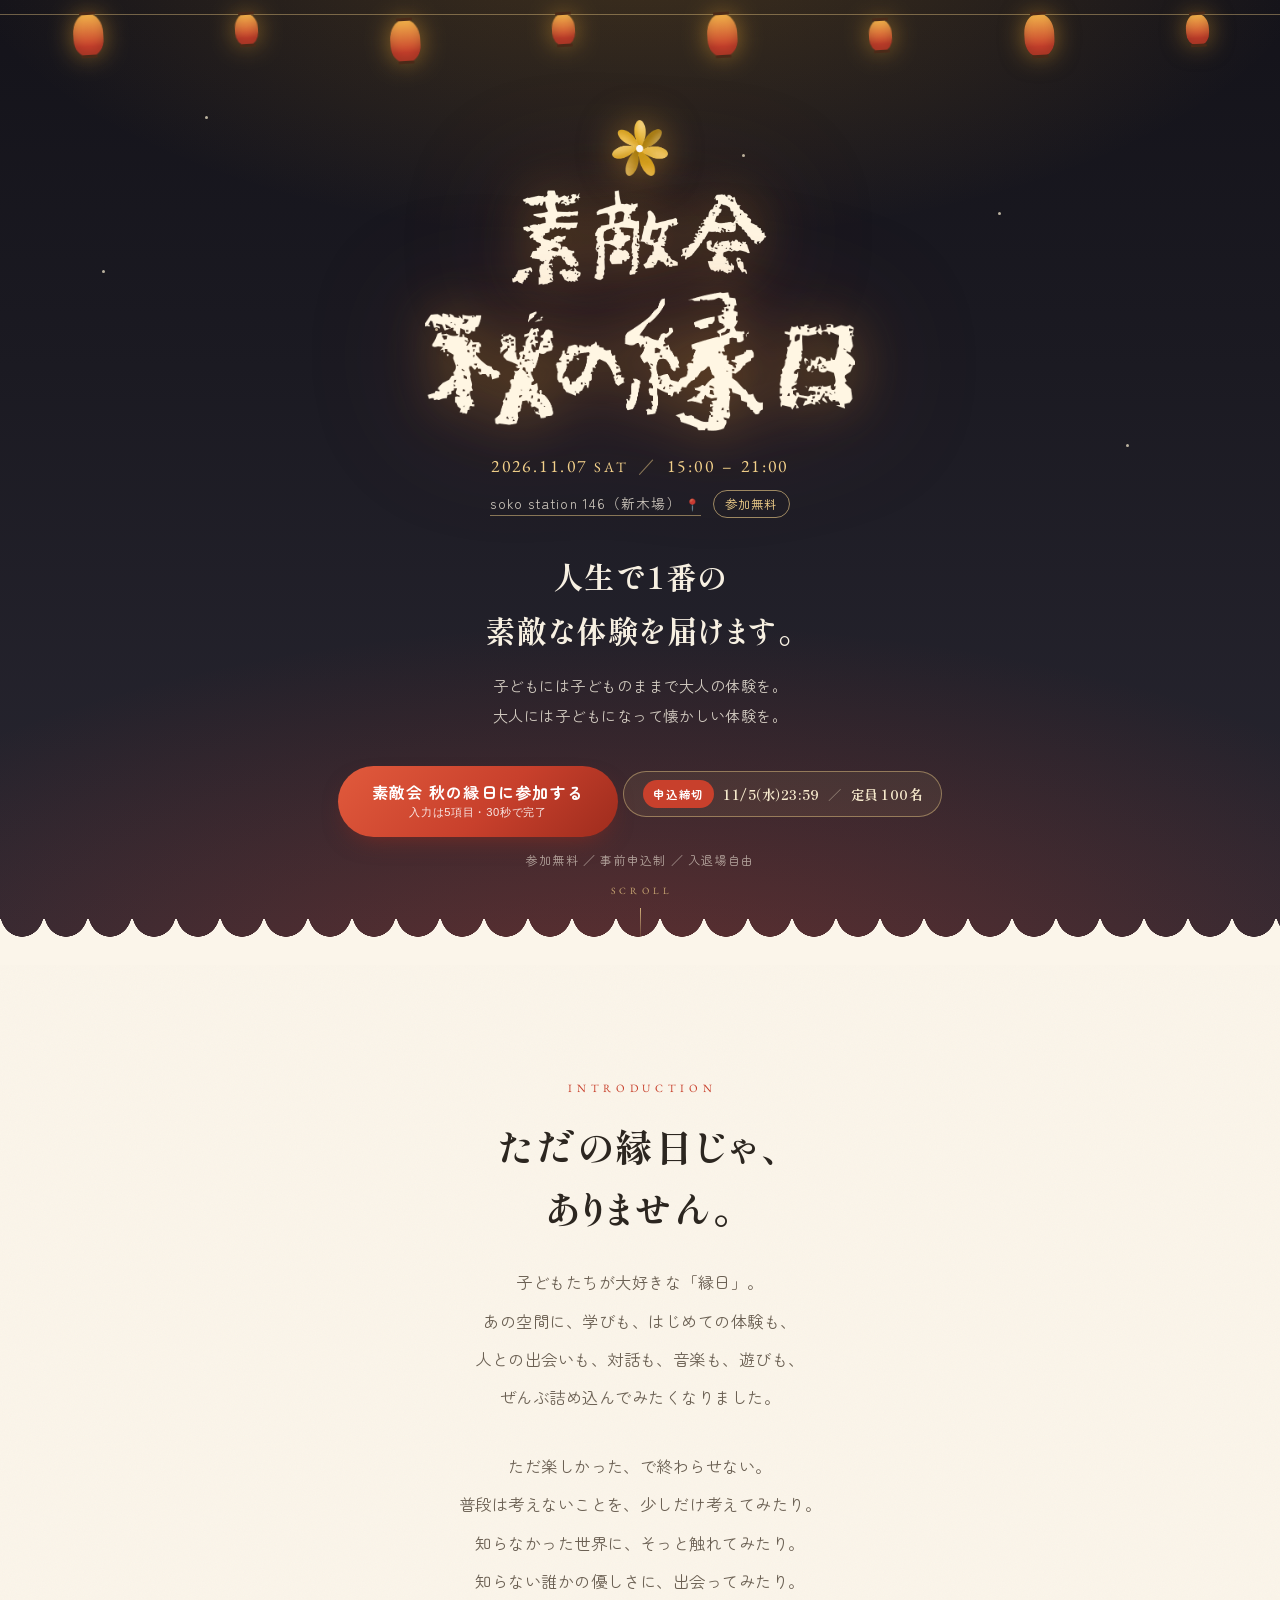
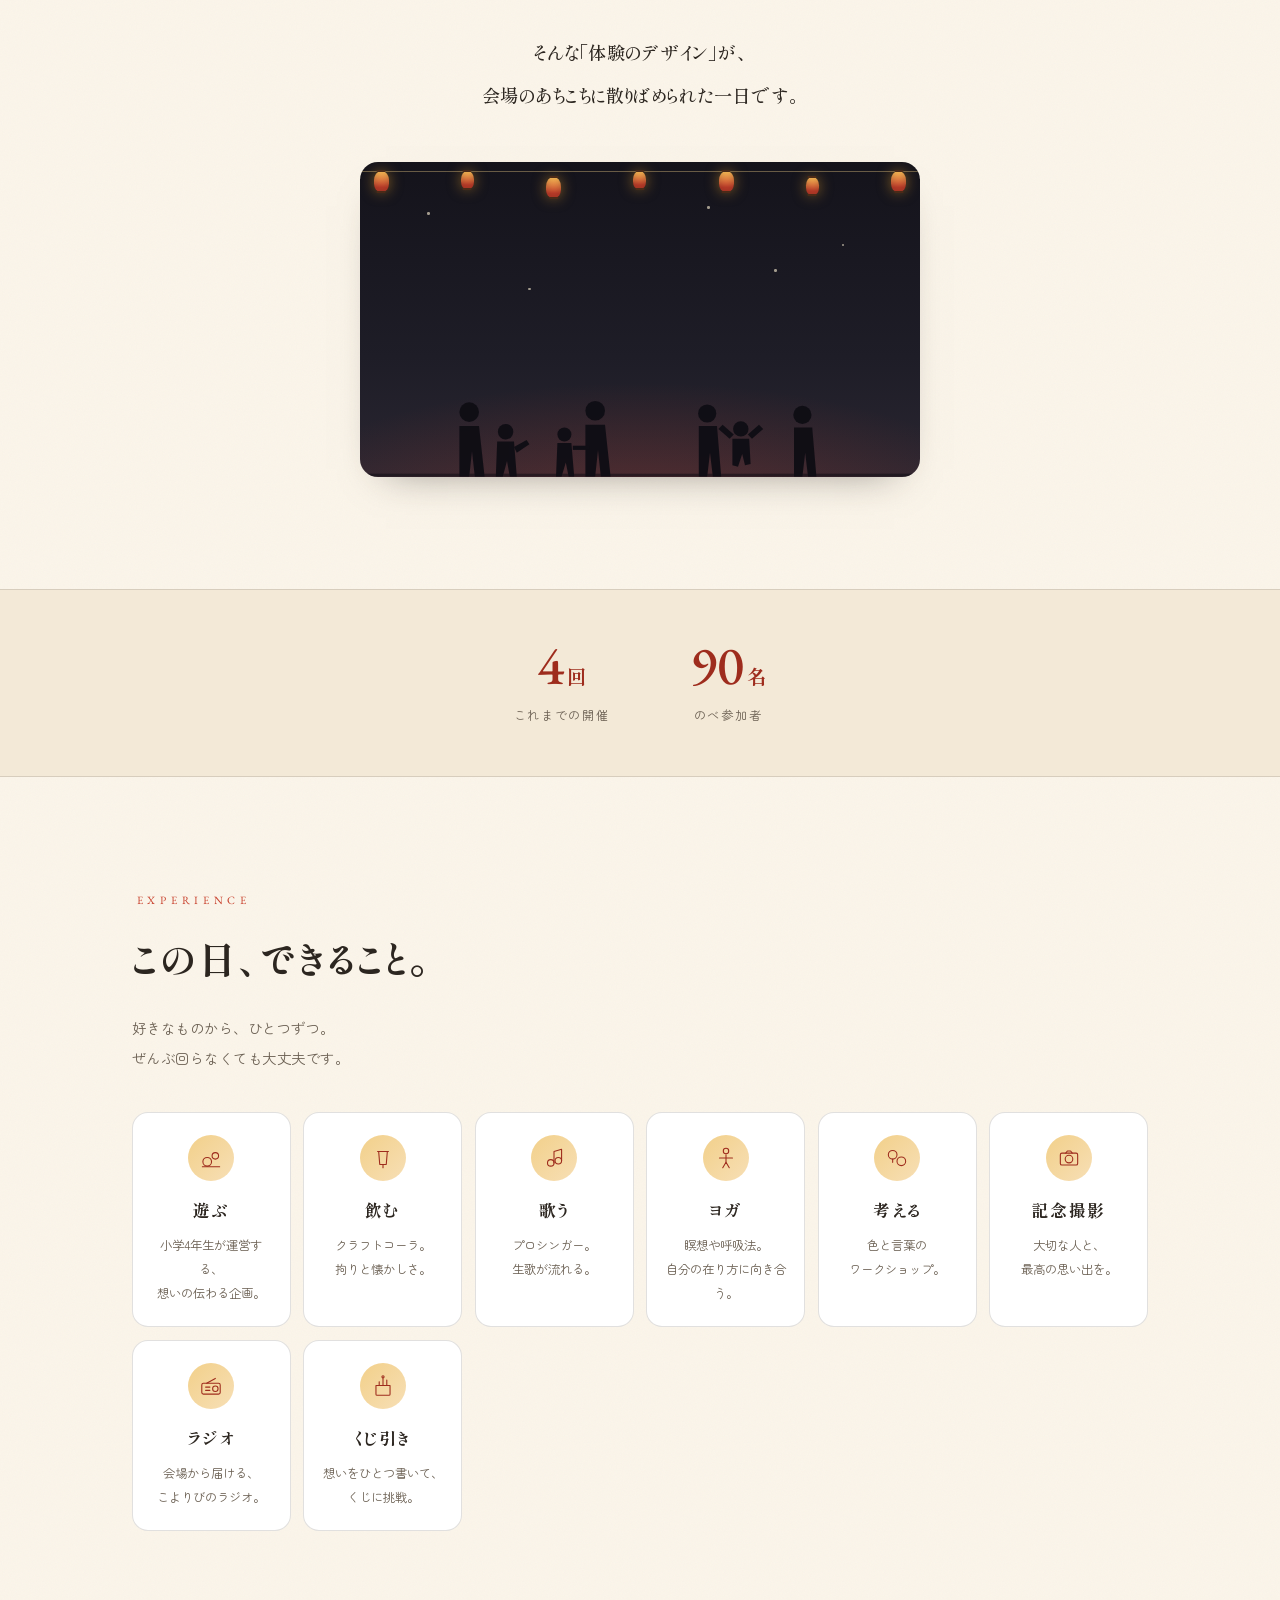
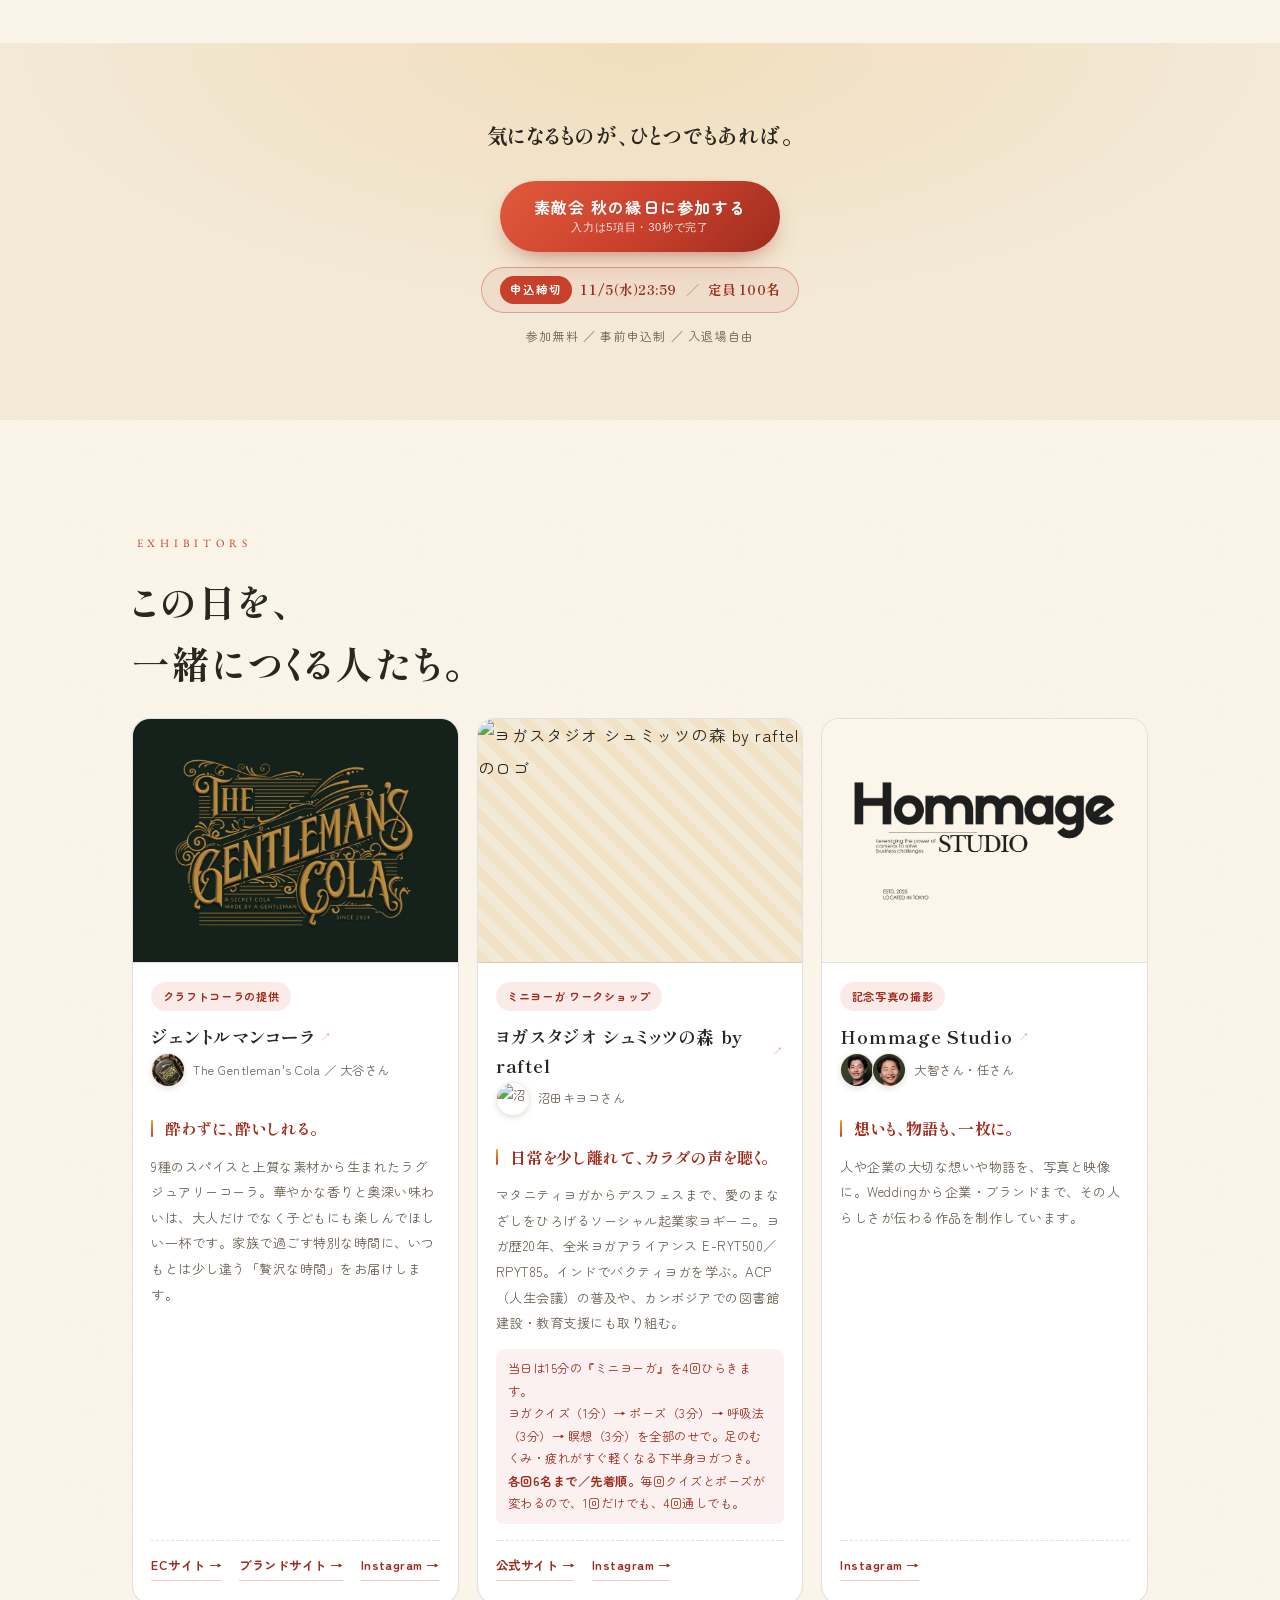
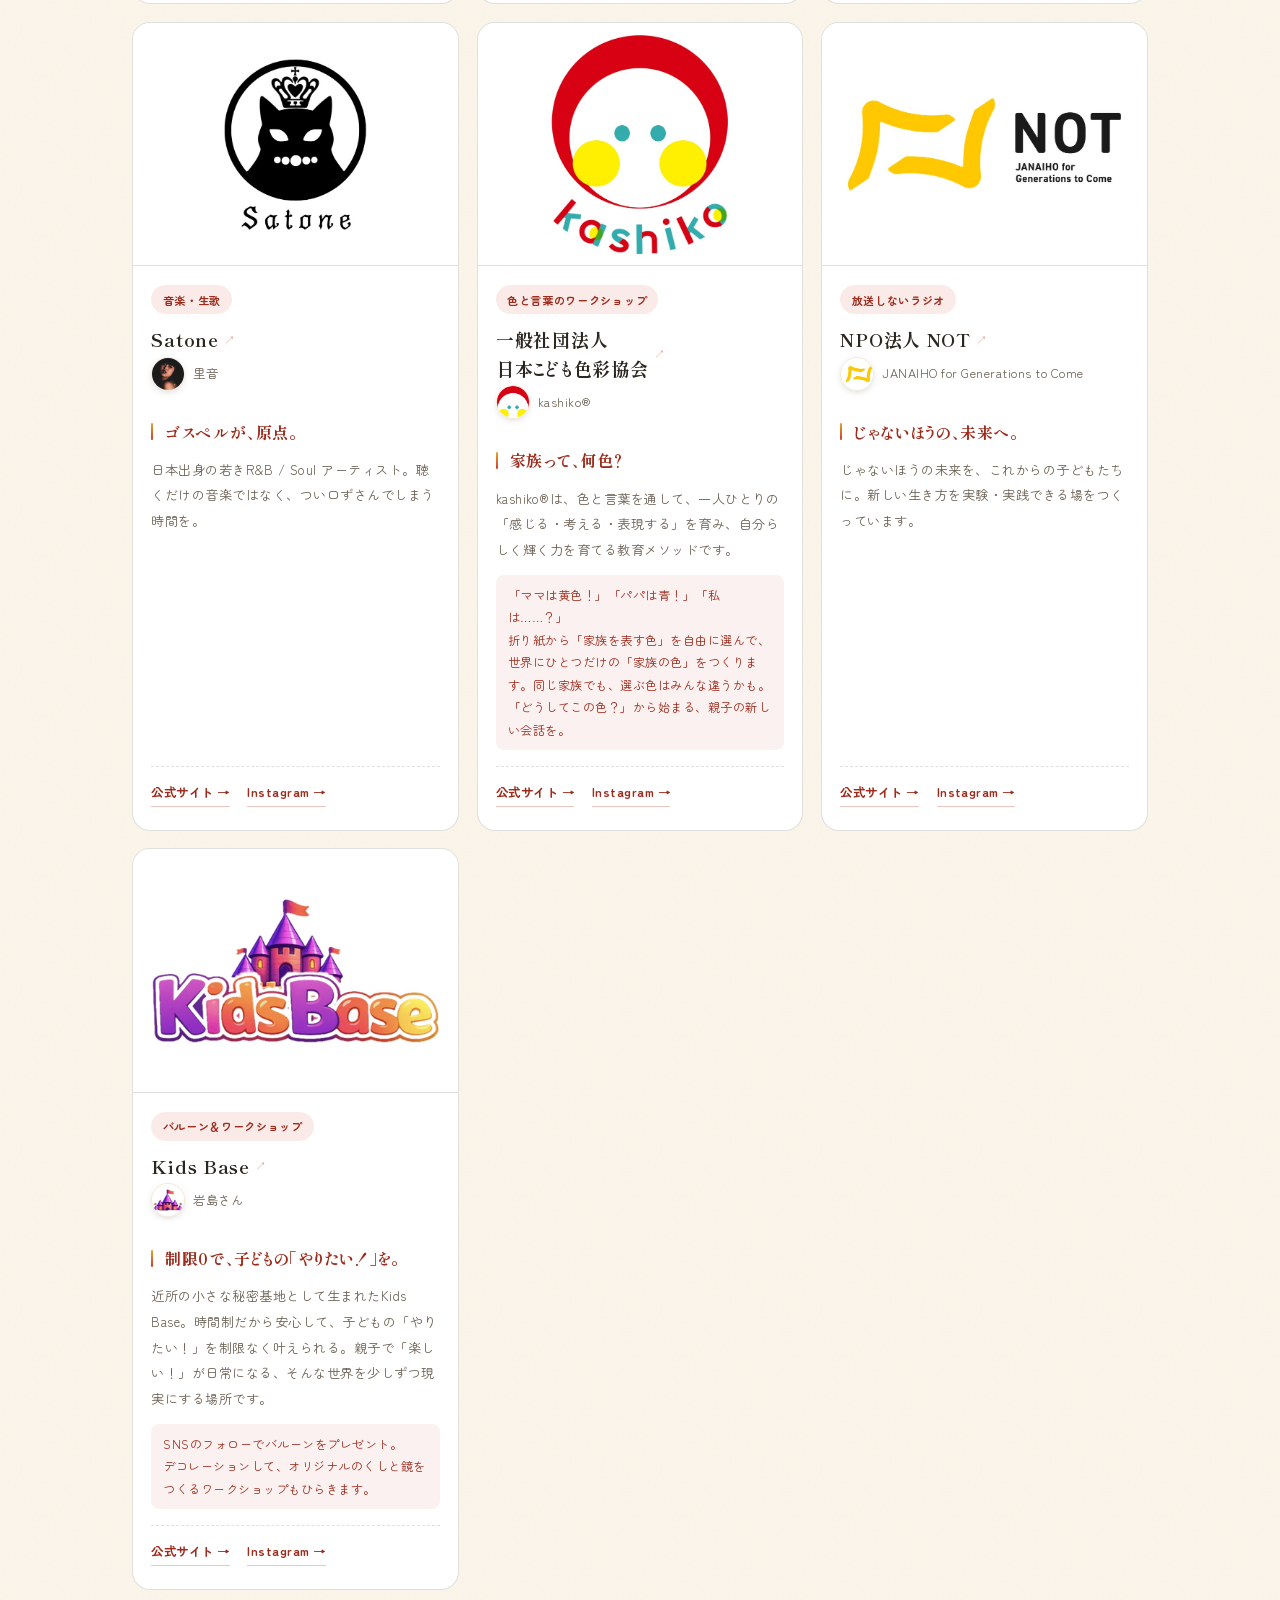
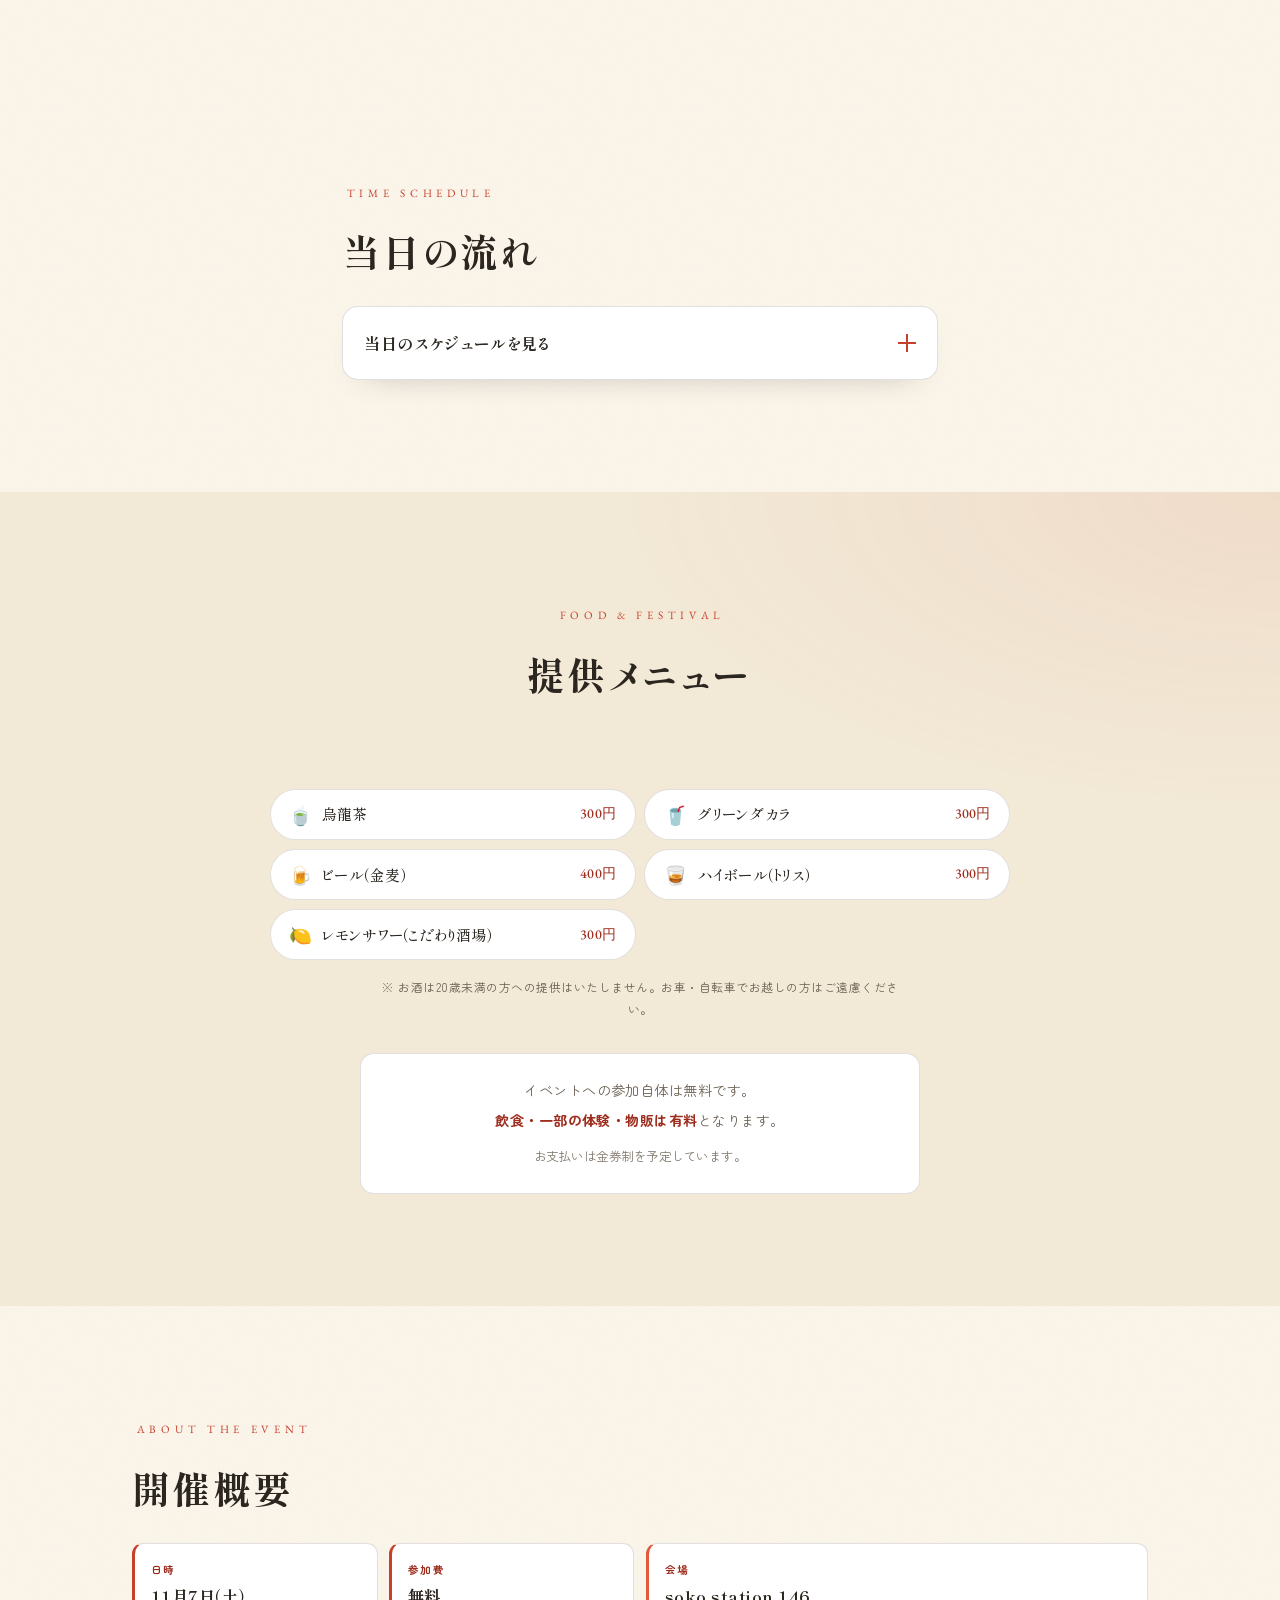
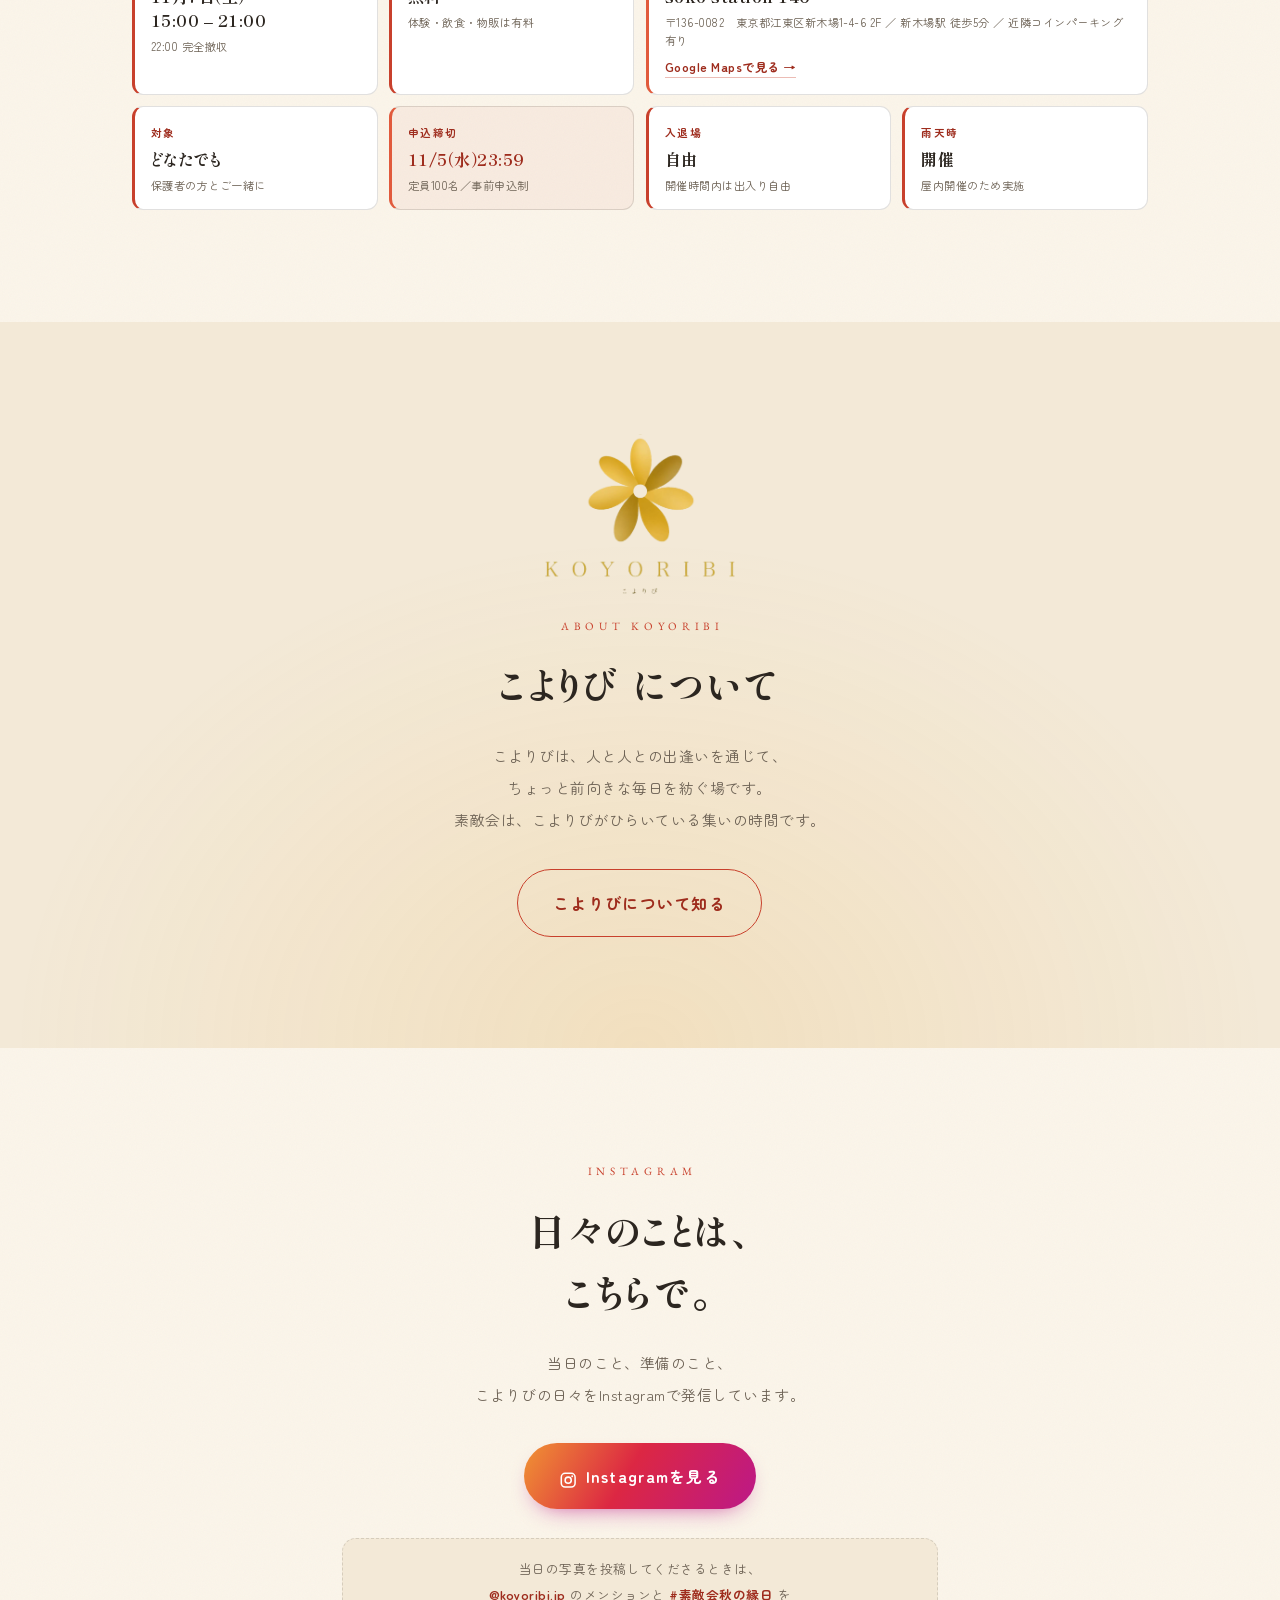
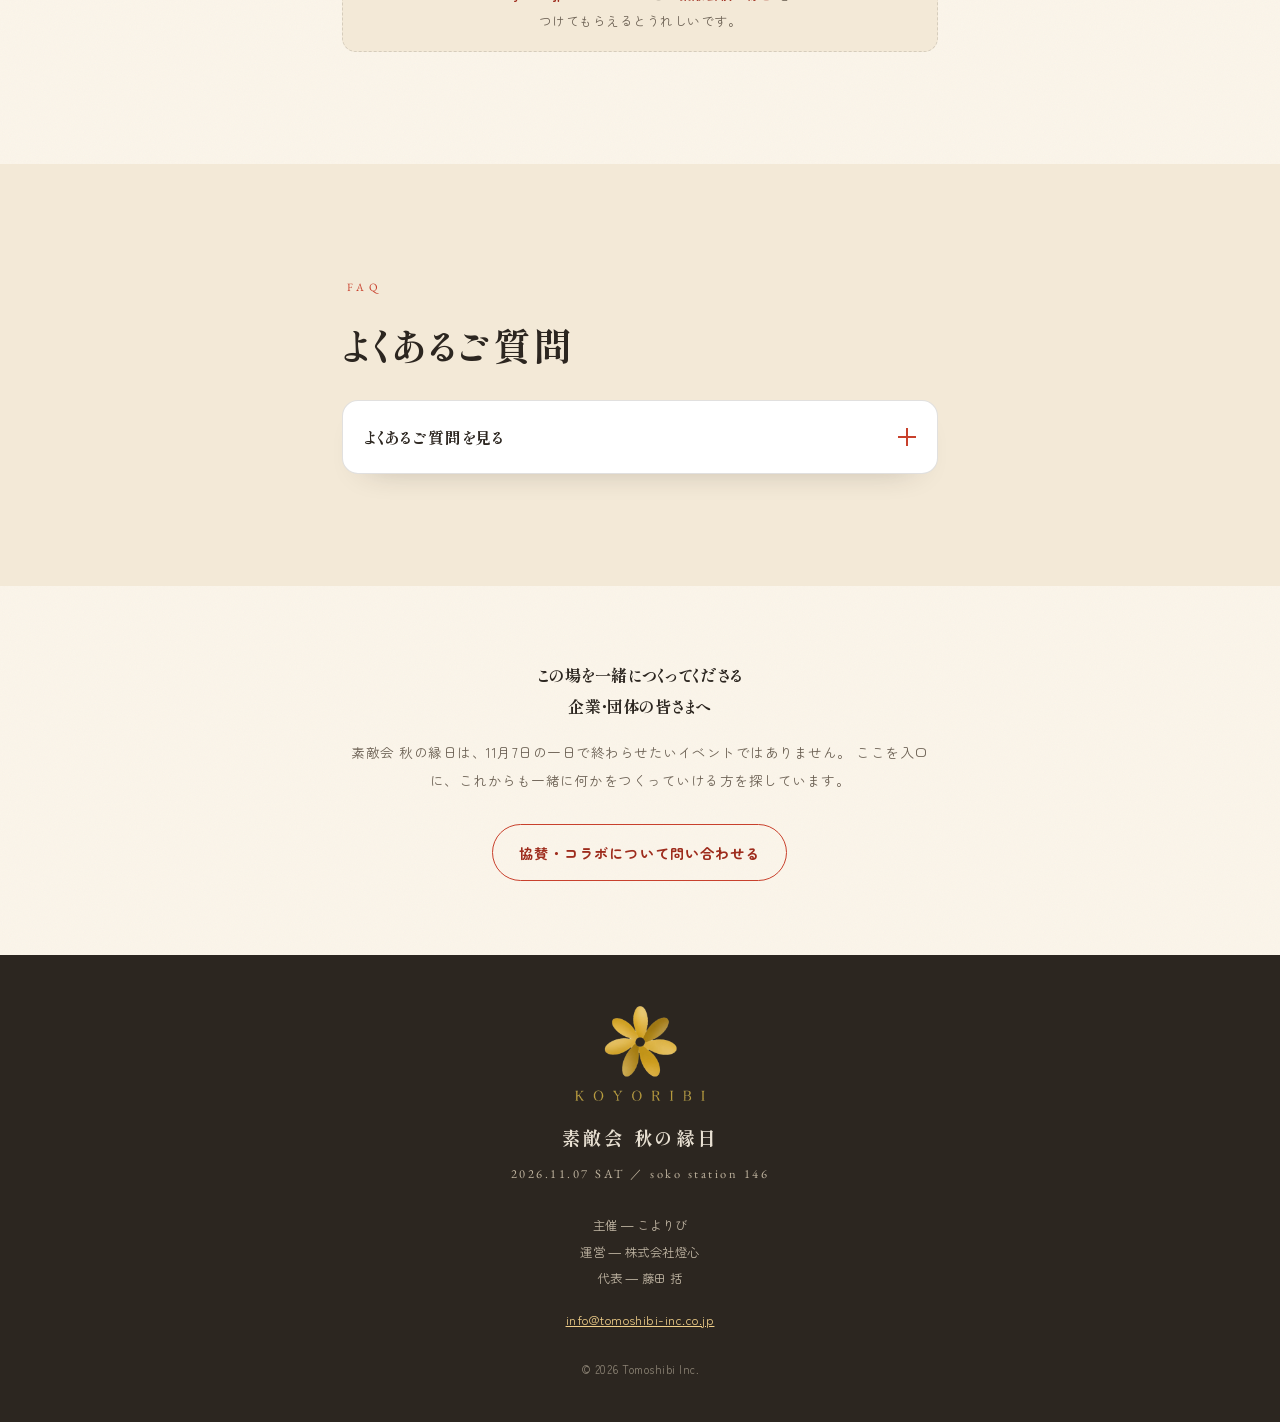
==== commit d5b1178e: "Add files via upload" ====
--- a/sutekikai/index.html
+++ b/sutekikai/index.html
@@ -329,12 +329,14 @@
 
       <!-- 出展者 02 -->
       <article class="ex-card reveal">
-        <div class="ex-photo">
-          <img src="assets/exhibitor-02-kiyoko.jpg" alt="沼田キヨコさん">
-        </div>
+        <a class="ex-photo" href="https://well-aging-raftel.com/" target="_blank" rel="noopener" aria-label="ヨガスタジオ シュミッツの森 by raftel の公式サイトを開く">
+          <img src="assets/exhibitor-02-kiyoko.jpg" alt="ヨガスタジオ シュミッツの森 by raftel のロゴ">
+        </a>
         <div class="ex-body">
           <p class="ex-role">ミニヨーガ ワークショップ</p>
-          <h3 class="ex-name">一般社団法人 ウェルエイジングデザイン raftel</h3>
+          <h3 class="ex-name">
+            <a href="https://well-aging-raftel.com/" target="_blank" rel="noopener">ヨガスタジオ シュミッツの森 by raftel</a>
+          </h3>
           <p class="ex-person ex-person-face">
             <img class="ex-face" src="assets/face-02-kiyoko.jpg" alt="沼田キヨコさん" width="34" height="34" loading="lazy">
             <span>沼田キヨコさん</span>
@@ -342,6 +344,10 @@
           <p class="ex-catch">日常を少し離れて、カラダの声を聴く。</p>
           <p class="ex-desc">マタニティヨガからデスフェスまで、愛のまなざしをひろげるソーシャル起業家ヨギーニ。ヨガ歴20年、全米ヨガアライアンス E-RYT500／RPYT85。インドでバクティヨガを学ぶ。ACP（人生会議）の普及や、カンボジアでの図書館建設・教育支援にも取り組む。</p>
           <p class="ex-note">当日は15分の『ミニヨーガ』を4回ひらきます。<br>ヨガクイズ（1分）→ ポーズ（3分）→ 呼吸法（3分）→ 瞑想（3分）を全部のせで。足のむくみ・疲れがすぐ軽くなる下半身ヨガつき。<br><strong>各回6名まで／先着順。</strong>毎回クイズとポーズが変わるので、1回だけでも、4回通しでも。</p>
+          <p class="ex-links">
+            <a href="https://well-aging-raftel.com/" target="_blank" rel="noopener">公式サイト →</a>
+            <a href="https://www.instagram.com/kiyo_raftel" target="_blank" rel="noopener">Instagram →</a>
+          </p>
         </div>
       </article>
 
@@ -528,7 +534,6 @@
             <p class="ts-hour">19:00</p>
             <ul class="ts-list">
               <li class="ts-row"><span class="ts-time">19:00–19:15</span><span class="ts-act">沼田キヨコさん　ミニヨーガ④</span></li>
-              <li class="ts-row"><span class="ts-time">19:15–19:45</span><span class="ts-act">NPO法人NOT 放送しないラジオ（ゲスト調整中）</span></li>
             </ul>
           </div>
 
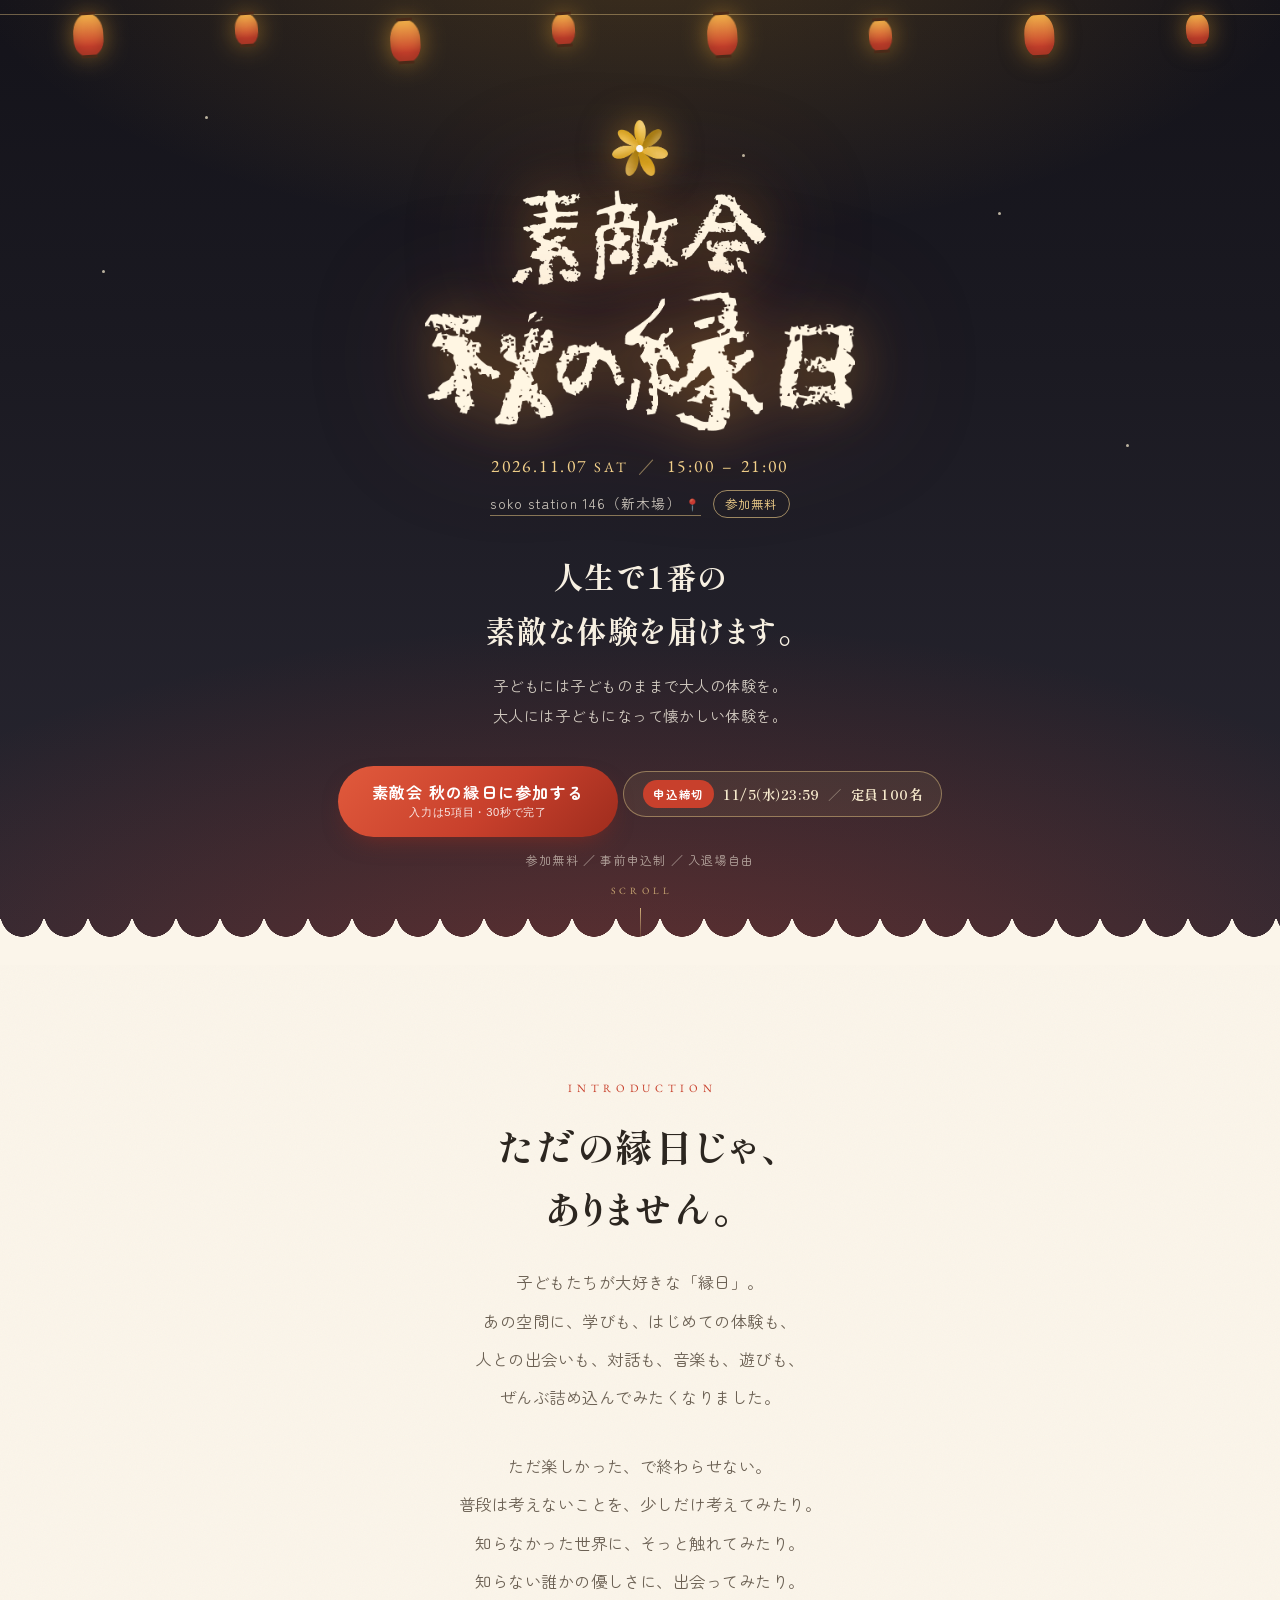
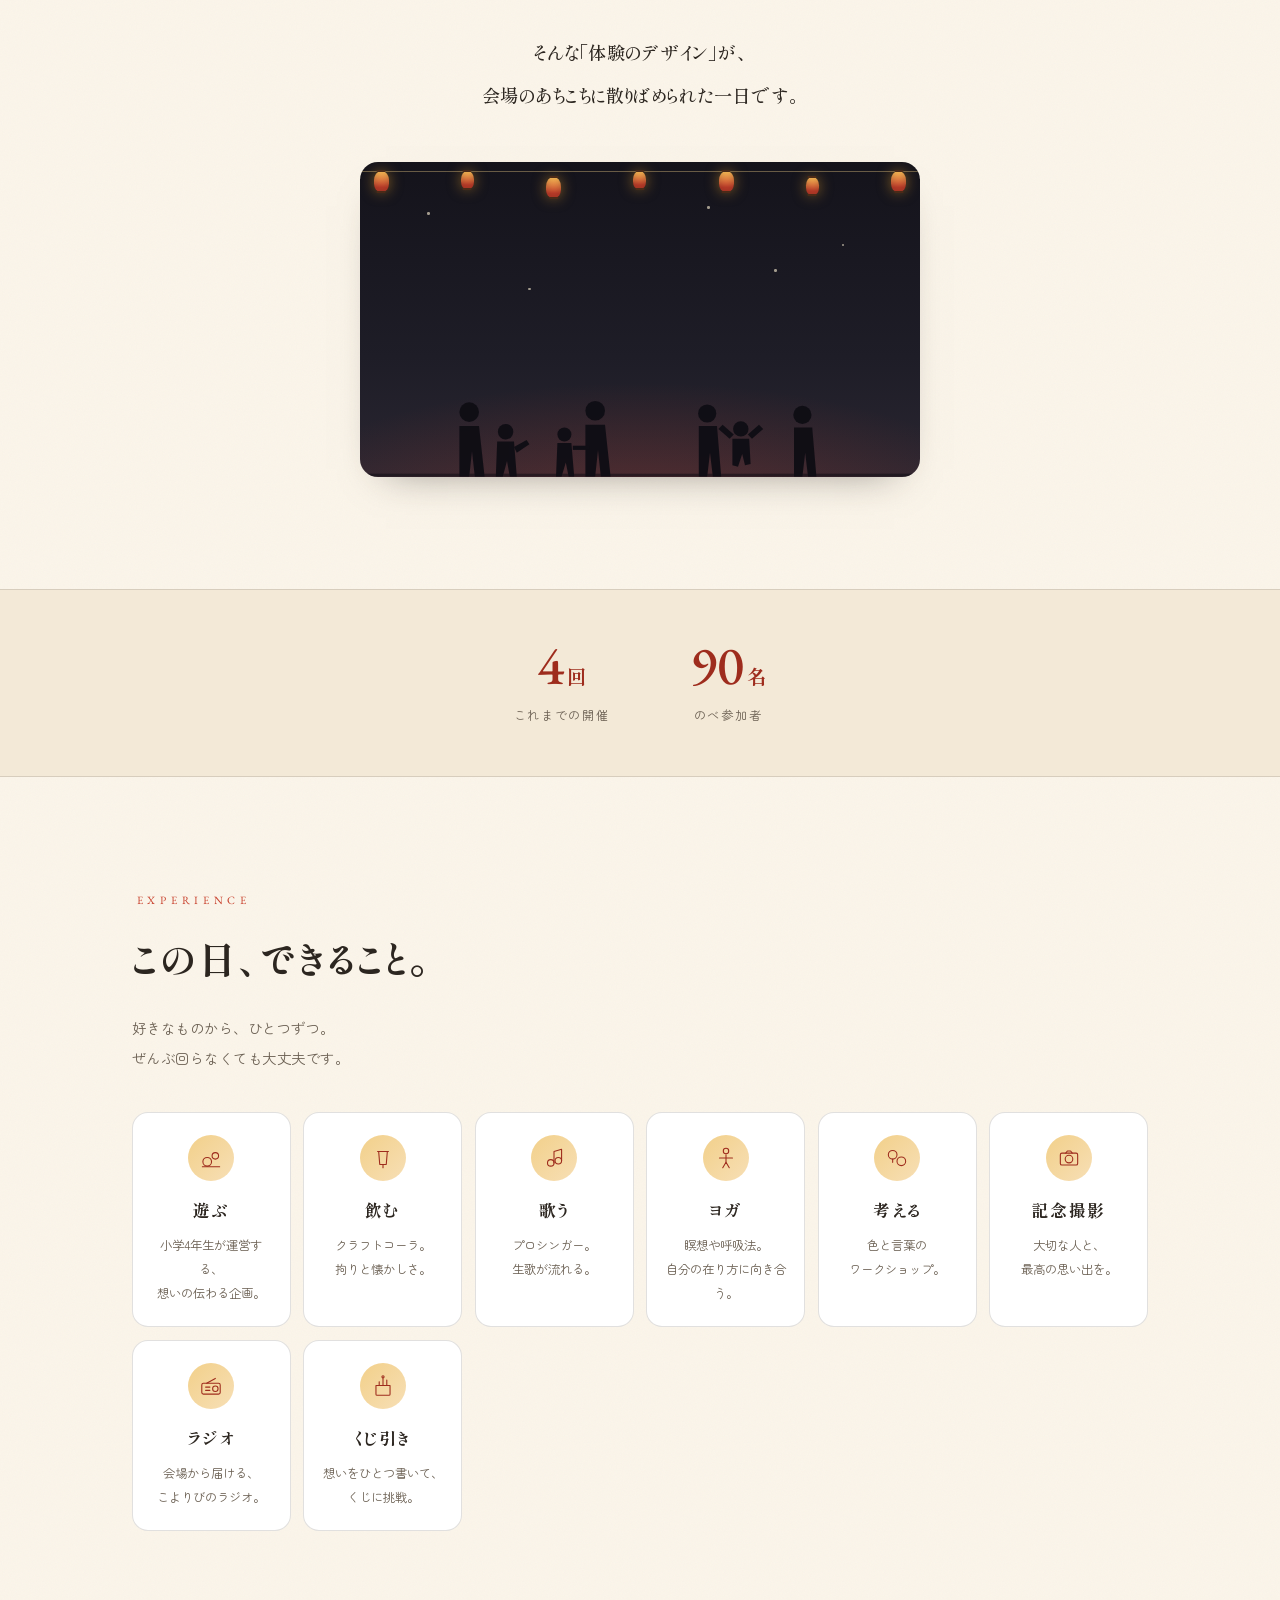
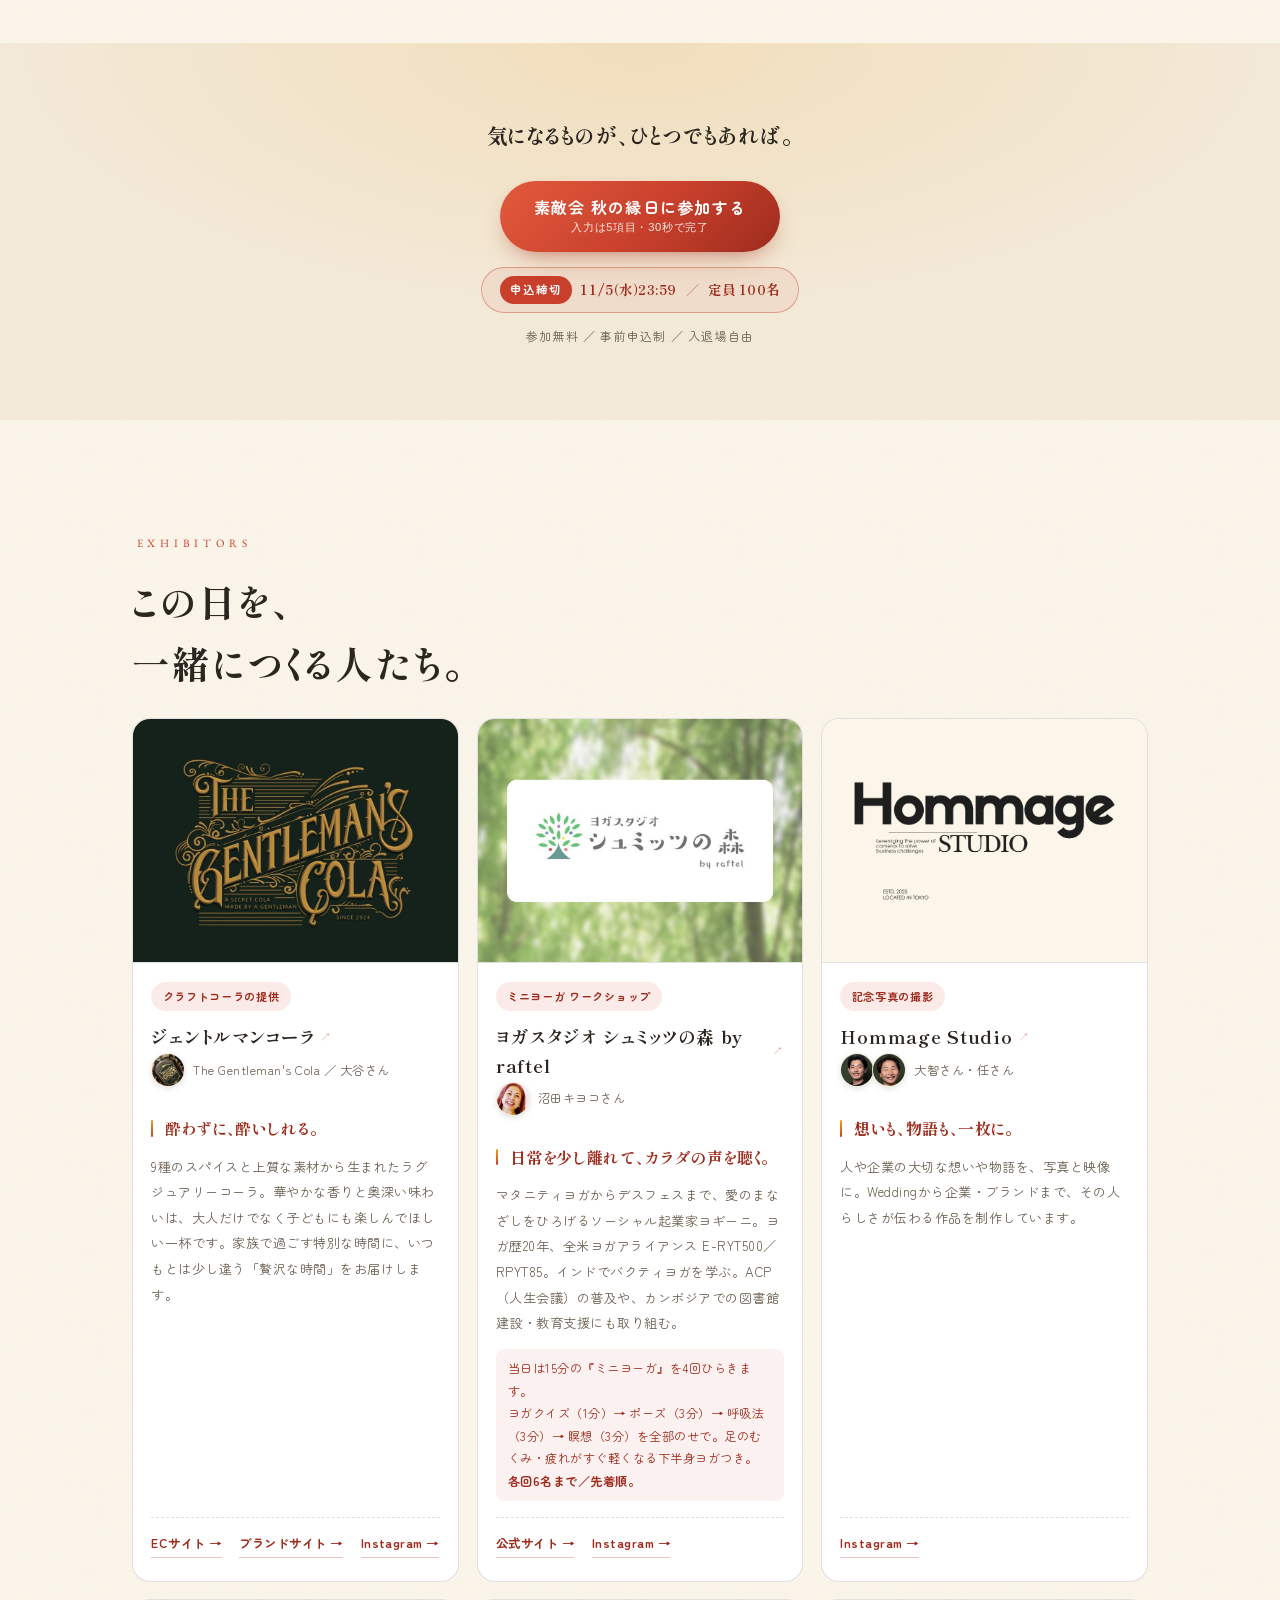
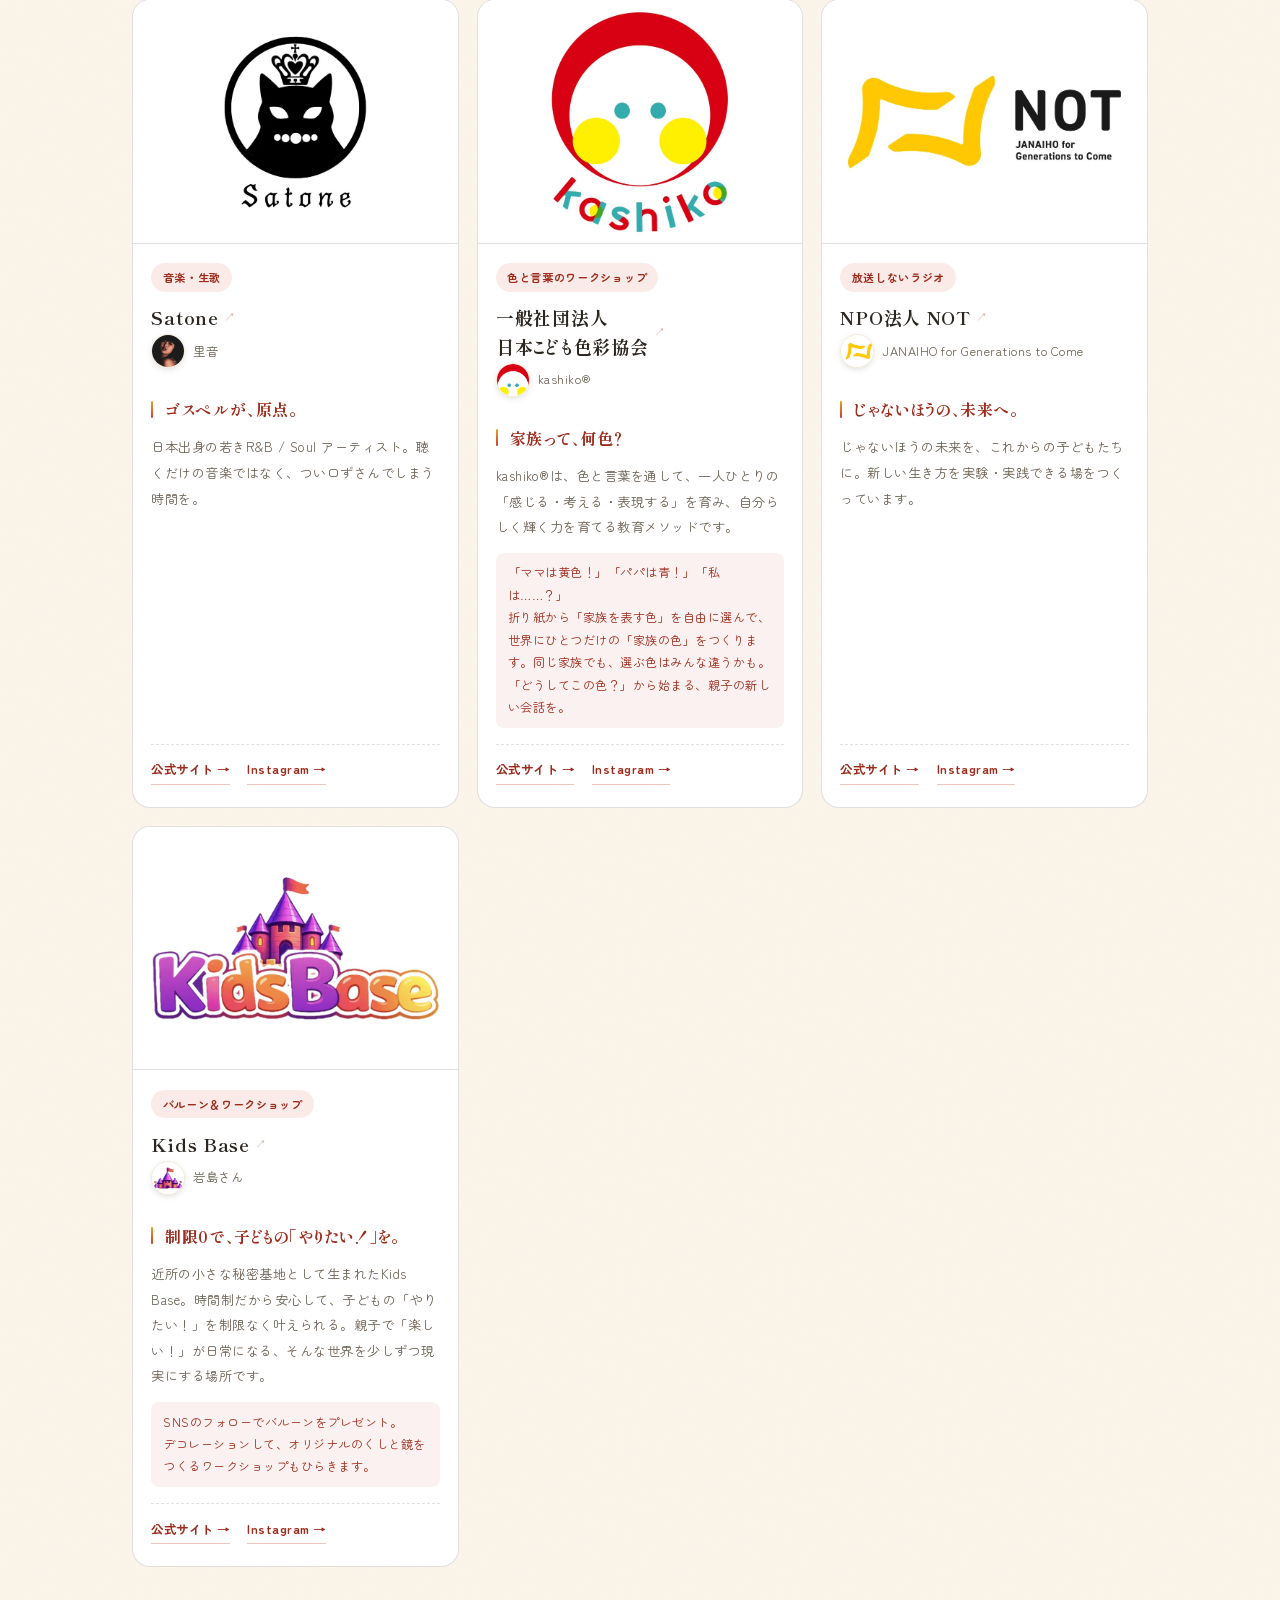
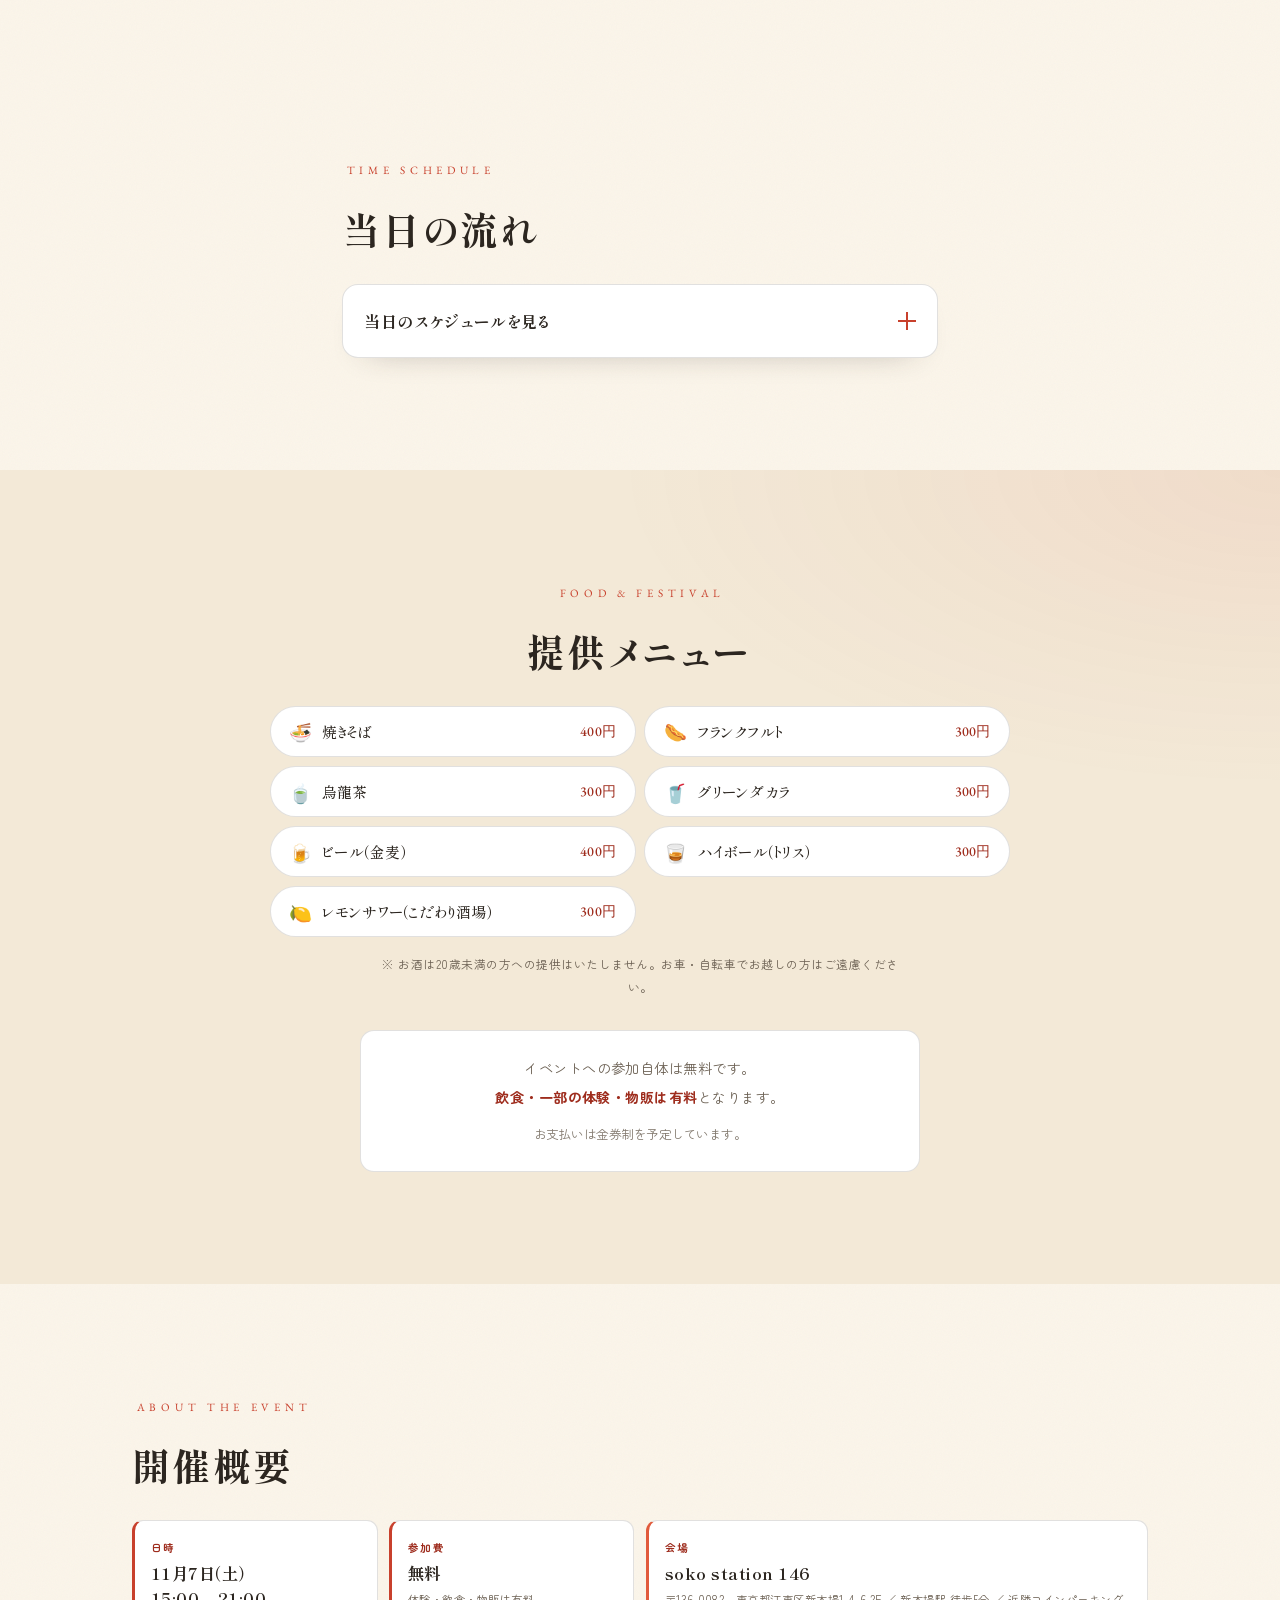
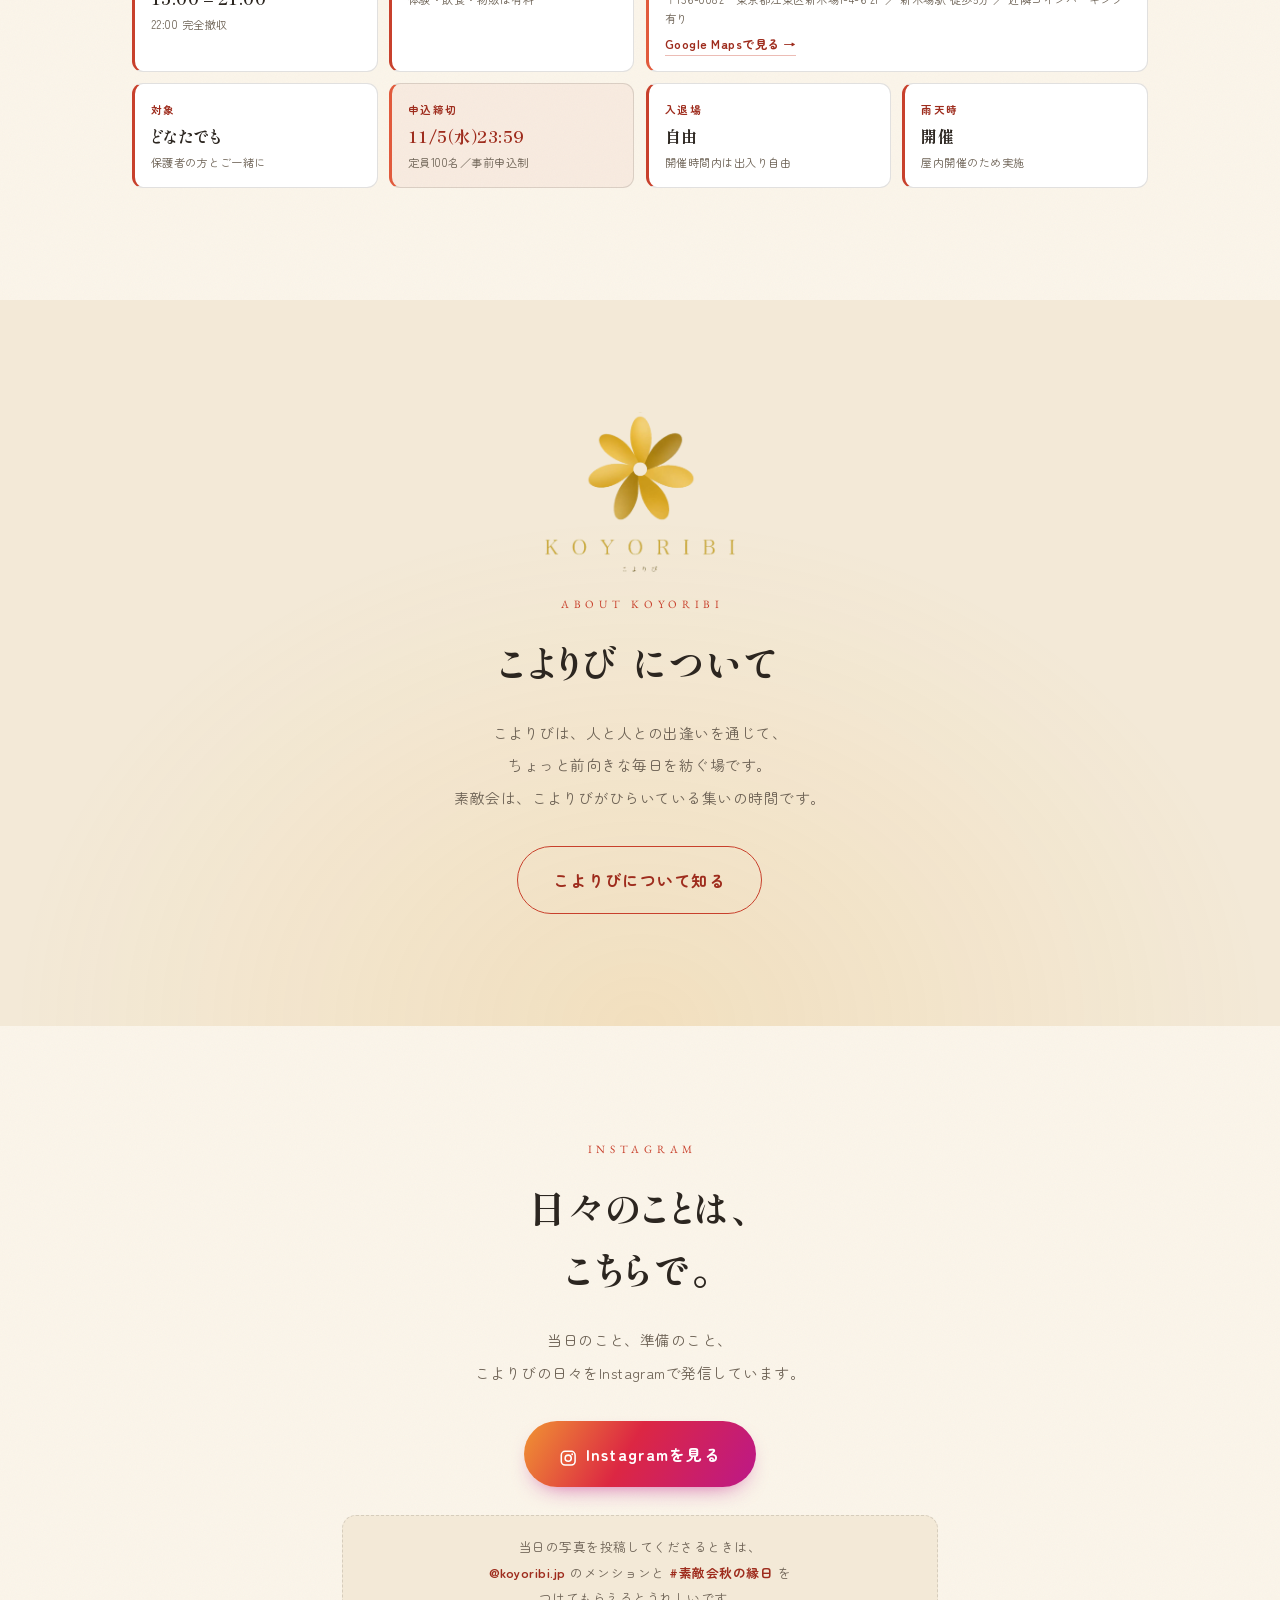
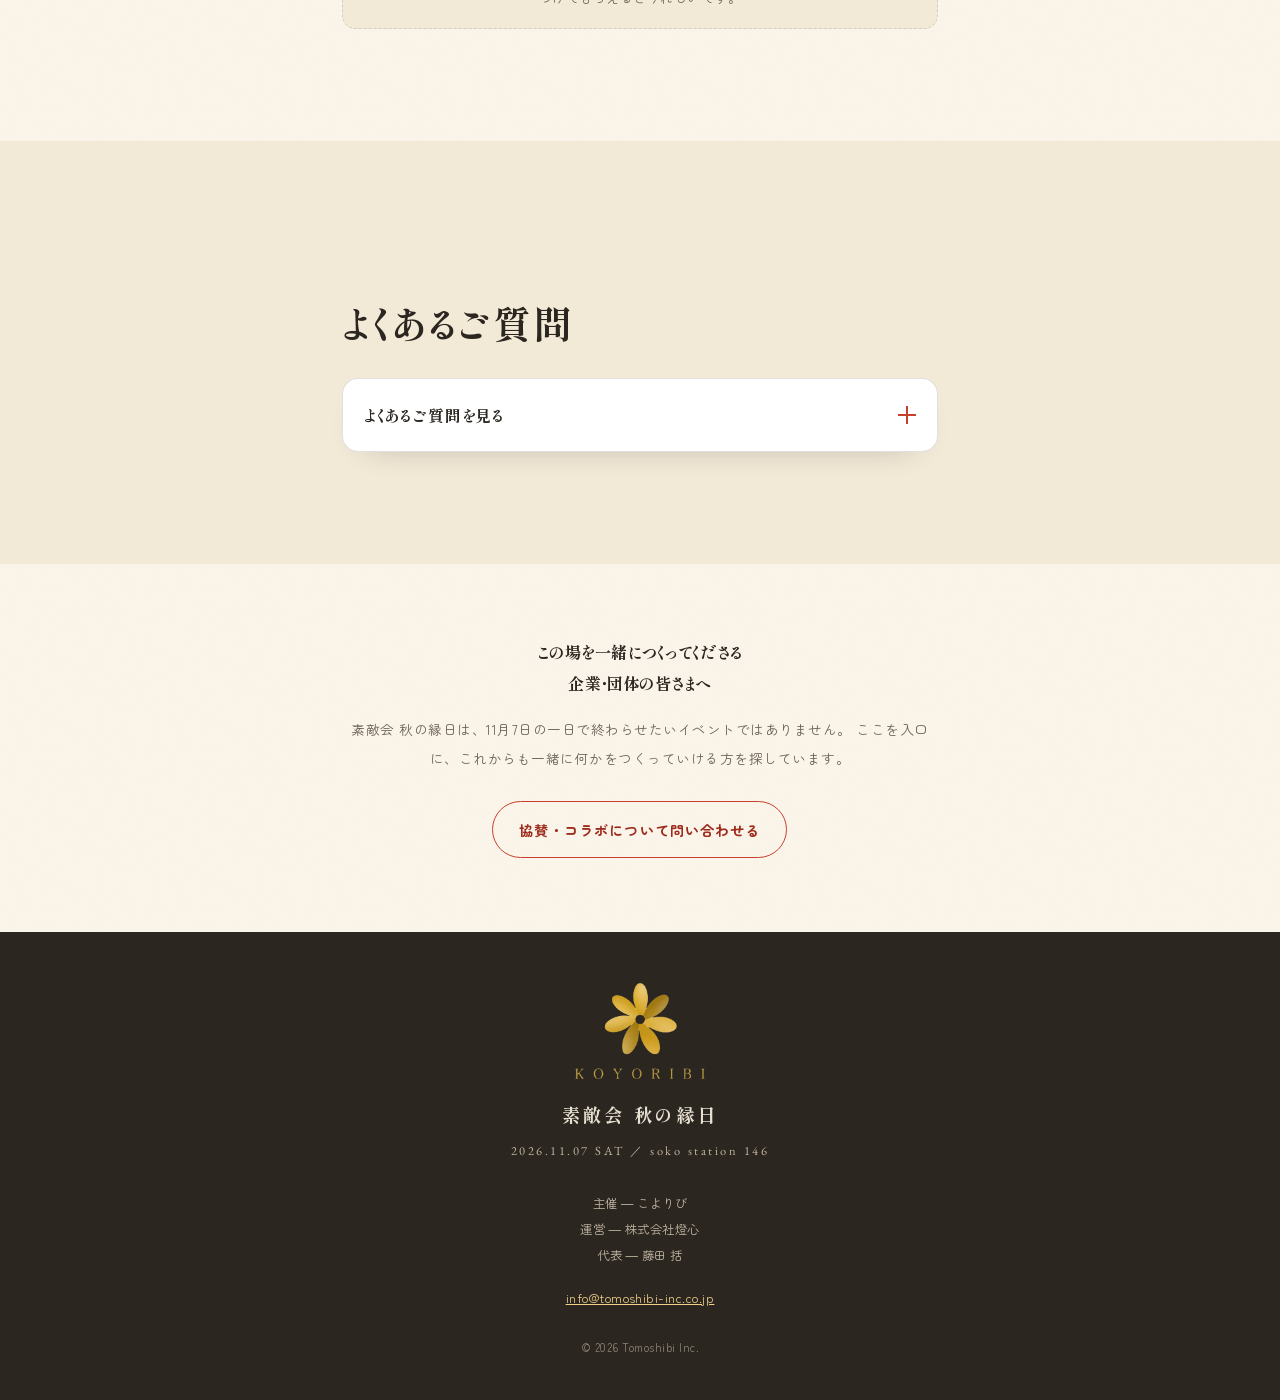
==== commit f30a8ec1: "Add files via upload" ====
--- a/sutekikai/index.html
+++ b/sutekikai/index.html
@@ -343,7 +343,7 @@
           </p>
           <p class="ex-catch">日常を少し離れて、カラダの声を聴く。</p>
           <p class="ex-desc">マタニティヨガからデスフェスまで、愛のまなざしをひろげるソーシャル起業家ヨギーニ。ヨガ歴20年、全米ヨガアライアンス E-RYT500／RPYT85。インドでバクティヨガを学ぶ。ACP（人生会議）の普及や、カンボジアでの図書館建設・教育支援にも取り組む。</p>
-          <p class="ex-note">当日は15分の『ミニヨーガ』を4回ひらきます。<br>ヨガクイズ（1分）→ ポーズ（3分）→ 呼吸法（3分）→ 瞑想（3分）を全部のせで。足のむくみ・疲れがすぐ軽くなる下半身ヨガつき。<br><strong>各回6名まで／先着順。</strong>毎回クイズとポーズが変わるので、1回だけでも、4回通しでも。</p>
+          <p class="ex-note">当日は15分の『ミニヨーガ』を4回ひらきます。<br>ヨガクイズ（1分）→ ポーズ（3分）→ 呼吸法（3分）→ 瞑想（3分）を全部のせで。足のむくみ・疲れがすぐ軽くなる下半身ヨガつき。<br><strong>各回6名まで／先着順。</strong></p>
           <p class="ex-links">
             <a href="https://well-aging-raftel.com/" target="_blank" rel="noopener">公式サイト →</a>
             <a href="https://www.instagram.com/kiyo_raftel" target="_blank" rel="noopener">Instagram →</a>
@@ -534,6 +534,7 @@
             <p class="ts-hour">19:00</p>
             <ul class="ts-list">
               <li class="ts-row"><span class="ts-time">19:00–19:15</span><span class="ts-act">沼田キヨコさん　ミニヨーガ④</span></li>
+              <li class="ts-row"><span class="ts-time">19:30–19:45</span><span class="ts-act">NPO法人NOT 放送しないラジオ × 沼田キヨコさん</span></li>
             </ul>
           </div>
 
